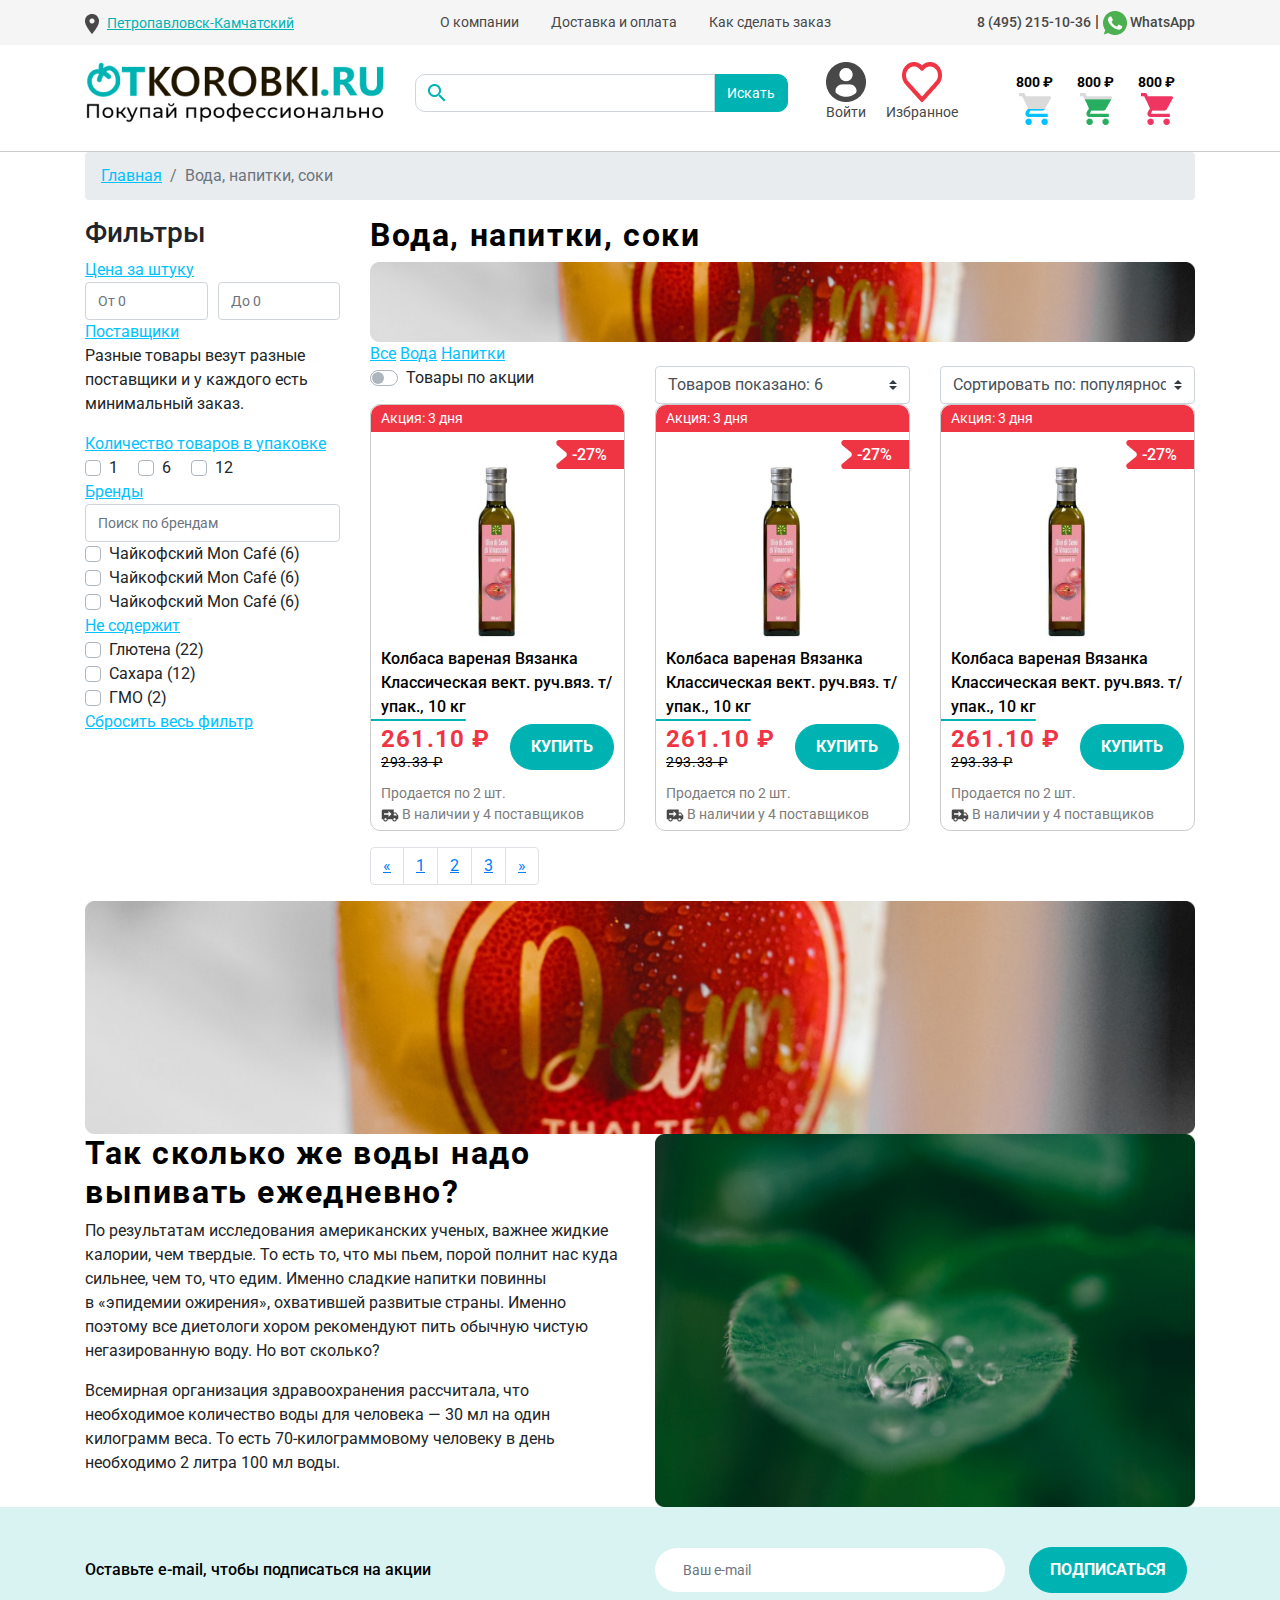
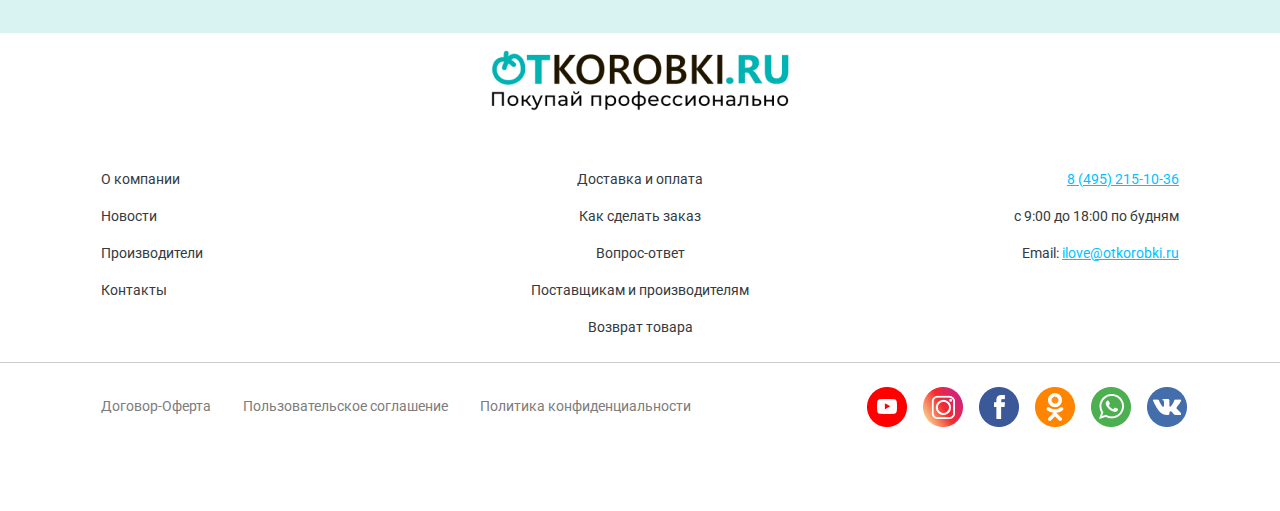
==== category.html @ ba7af911 "category" ====
<!doctype html>
<html lang="ru">

<head>
    <meta charset="utf-8">
    <meta name="viewport" content="width=device-width, initial-scale=1, shrink-to-fit=no">
    <meta name="description" content="">

    <title>category page</title>

    <link href="css/bootstrap.css" rel="stylesheet">
    <link href="https://fonts.googleapis.com/css2?family=Roboto:ital,wght@0,100;0,300;0,400;0,500;0,700;0,900;1,100;1,300;1,400;1,500;1,700;1,900&display=swap" rel="stylesheet">
    <link rel="stylesheet" href="lib/slick/slick.css">
    <link href="css/style.css" rel="stylesheet">

</head>

<body>

<div id="menu">
    <div class="menu-header pb-2">
        <div class="p-3">
            <img src="img/mob_logo.png" alt="">
        </div>
        <div class="p-3">
            <a href="#" class="login"><img src="img/login_menu_icon.png" alt=""> Войти</a>
            <a href="#" class="city-choice"><img src="img/place_ico.png" alt=""> <span>Петропавловск-Камчатский</span></a>
        </div>
    </div>

    <nav class="nav flex-column">
        <a class="nav-link" href="#"><img src="img/home_menu_icon.png" alt=""> Главная</a>
        <a class="nav-link" href="#"><img src="img/catalog_menu_icon.png" alt=""> Каталог товаров</a>
        <a class="nav-link" href="#"><img src="img/basket_menu_icon.png" alt=""> Корзина</a>
        <a class="nav-link" href="#"><img src="img/favorite_menu_icon.png" alt=""> Избранное</a>
    </nav>
    <hr>
    <nav class="nav flex-column">
        <a class="nav-link" href="#">О компании</a>
        <a class="nav-link" href="#">Поставщикам и производителям</a>
        <a class="nav-link" href="#">Доставка и оплата</a>
        <a class="nav-link" href="#">Как сделать заказ</a>
    </nav>
    <hr>
    <nav class="nav flex-column">
        <a class="nav-link" href="#">Для юридических лиц</a>
        <a class="nav-link" href="#">Для физических лиц</a>
        <a class="nav-link" href="#">Для офисов</a>
        <a class="nav-link" href="#">HoReCa</a>
    </nav>
</div>

<div id="panel">
    
    <header class="header">

        <div class="mobile-header d-lg-none">
            <div class="mobile-line">
                <div class="container">
                    <div class="row">
                        <div class="col-12 d-flex align-items-center justify-content-between py-2">
                            <a href="/"><img src="img/mob_logo.png" alt=""></a>
                            <a href="#"><img src="img/search_ico.png" alt=""></a>
                            <a href="#"><img src="img/mob_cart.png" alt=""></a>
                            <a class="toggle-button" href="#"><img src="img/burger.png" alt=""></a>
                        </div>
                    </div>
                </div>
            </div>
        </div>

        <div class="desktop-header d-none d-lg-block">
            <div class="top-line py-1">
                <div class="container">
                    <div class="row d-flex justify-content-between align-items-center">
                        <div class="col-auto">
                            <a href="#" class="city-choice">
                                <img src="img/place_ico.png" alt=""><span>Петропавловск-Камчатский</span>
                            </a>
                        </div>
                        <div class="col-auto">
                            <div class="nav">
                                <a class="nav-link active" href="#">О компании</a>
                                <a class="nav-link" href="#">Доставка и оплата</a>
                                <a class="nav-link" href="#">Как сделать заказ</a>
                            </div>
                        </div>
                        <div class="col-auto">
                            <div class="top-contacts">
                                <a href="tel:84952151036">8 (495) 215-10-36</a> |
                                <a href="#"><img src="img/whatsapp_top.png" alt=""> WhatsApp</a>
                            </div>
                        </div>
                    </div>
                </div>
            </div>

            <div class="container">
                <div class="row align-items-center justify-content-between flex-nowrap py-3">
                    <div class="col-auto">
                        <a href="/">
                            <img src="img/logo.png" alt="">
                        </a>
                    </div>
                    <div class="col">
                        <div class="search-block">
                            <div class="input-group">
                                <div class="input-group-prepend">
                                    <span class="input-group-text"><img src="img/search_ico.png" alt=""></span>
                                </div>
                                <input type="text" class="form-control" aria-label="Amount (to the nearest dollar)">
                                <div class="input-group-append">
                                    <a href="#" class="input-group-text">Искать</a>
                                </div>
                            </div>
                        </div>
                    </div>
                    <div class="col-auto">
                        <div class="user-block">
                            <a href="#">
                                <img src="img/user_ico.png" alt="">
                                <div>Войти</div>
                            </a>
                            <a href="#">
                                <img src="img/favorites_ico.png" alt="">
                                <div>Избранное</div>
                            </a>
                            
                        </div>
                    </div>
                    <div class="col-auto">
                        <div class="cart-block">
                            <a href="#">
                                <div>800 &#8381;</div>
                                <img src="img/cart_1.png" alt="">
                            </a>
                            <a href="#">
                                <div>800 &#8381;</div>
                                <img src="img/cart_2.png" alt="">
                            </a>
                            <a href="#">
                                <div>800 &#8381;</div>
                                <img src="img/cart_3.png" alt="">
                            </a>
                        </div>
                    </div>
                </div>
            </div>            
        </div>

    </header>

    <main role="main">        
        <div class="container">
            <div class="row">
                <div class="col-12">
                    <nav aria-label="breadcrumb">
                        <ol class="breadcrumb">
                            <li class="breadcrumb-item"><a href="#">Главная</a></li>
                            <li class="breadcrumb-item active" aria-current="page">Вода, напитки, соки</li>
                        </ol>
                    </nav>
                </div>
            </div>
            <div class="row">
                <div class="col-12 col-lg-3">
                    <div class="sidebar-filters-block">
                        <h3>Фильтры</h3>

                        <div class="filter-0">
                            <a class="d-block" data-toggle="collapse" href="#collapse0">
                                Цена за штуку
                            </a>
                            <div class="collapse show" id="collapse0">
                                <div class="form-row">
                                    <div class="col">
                                        <input type="text" class="form-control" id="range-min" placeholder="От 0" value="">
                                    </div>
                                    <div class="col">
                                        <input type="text" class="form-control" id="range-max" placeholder="До 0" value="">
                                    </div>
                                </div>
                            </div>                              
                        </div>

                        <div class="filter-1">
                            <a class="d-block" data-toggle="collapse" href="#collapse1">
                                Поставщики
                            </a>
                            <div class="collapse show" id="collapse1">
                                <p>Разные товары везут разные поставщики и у каждого есть минимальный заказ.</p>
                            </div>                            
                        </div>

                        <div class="filter-2">
                            <a class="d-block" data-toggle="collapse" href="#collapse2">
                                Количество товаров в упаковке
                            </a>
                            <div class="collapse show" id="collapse2">
                                <div class="custom-control custom-checkbox custom-control-inline">
                                    <input type="checkbox" class="custom-control-input" id="customCheck21">
                                    <label class="custom-control-label" for="customCheck21">1</label>
                                </div>
                                <div class="custom-control custom-checkbox custom-control-inline">
                                    <input type="checkbox" class="custom-control-input" id="customCheck22">
                                    <label class="custom-control-label" for="customCheck22">6</label>
                                </div>
                                <div class="custom-control custom-checkbox custom-control-inline">
                                    <input type="checkbox" class="custom-control-input" id="customCheck23">
                                    <label class="custom-control-label" for="customCheck23">12</label>
                                </div>
                            </div>                            
                        </div>

                        <div class="filter-3">
                            <a class="d-block" data-toggle="collapse" href="#collapse3">
                                Бренды
                            </a>
                            <div class="collapse show" id="collapse3">
                                <input class="form-control" type="text" placeholder="Поиск по брендам">
                                <div class="custom-control custom-checkbox">
                                    <input type="checkbox" class="custom-control-input" id="customCheck31">
                                    <label class="custom-control-label" for="customCheck31">Чайкофский Mon Café (6)</label>
                                </div>
                                <div class="custom-control custom-checkbox">
                                    <input type="checkbox" class="custom-control-input" id="customCheck32">
                                    <label class="custom-control-label" for="customCheck32">Чайкофский Mon Café (6)</label>
                                </div>
                                <div class="custom-control custom-checkbox">
                                    <input type="checkbox" class="custom-control-input" id="customCheck33">
                                    <label class="custom-control-label" for="customCheck33">Чайкофский Mon Café (6)</label>
                                </div>
                            </div>                            
                        </div>

                        <div class="filter-4">
                            <a class="d-block" data-toggle="collapse" href="#collapse4">
                                Не содержит
                            </a>
                            <div class="collapse show" id="collapse4">
                                <div class="custom-control custom-checkbox">
                                    <input type="checkbox" class="custom-control-input" id="customCheck41">
                                    <label class="custom-control-label" for="customCheck41">Глютена (22)</label>
                                </div>
                                <div class="custom-control custom-checkbox">
                                    <input type="checkbox" class="custom-control-input" id="customCheck42">
                                    <label class="custom-control-label" for="customCheck42">Сахара (12)</label>
                                </div>
                                <div class="custom-control custom-checkbox">
                                    <input type="checkbox" class="custom-control-input" id="customCheck43">
                                    <label class="custom-control-label" for="customCheck43">ГMO (2)</label>
                                </div>
                            </div>                            
                        </div>

                        <a class="d-block" href="#">Сбросить весь фильтр</a>

                    </div>
                </div>
                <div class="col-12 col-lg-9">
                    
                    <div class="row">
                        <div class="col-12">
                            <h2>Вода, напитки, соки</h2>
                            <a class="d-block" href="#">
                                <img class="img-fluid" src="img/cat_top_banner.jpg" alt="">
                            </a>
                            <div class="tags-block">
                                <a href="#" class="tag-item">Все</a>
                                <a href="#" class="tag-item">Вода</a>
                                <a href="#" class="tag-item">Напитки</a>
                            </div>
                        </div>
                    </div>

                    <div class="card-filters-block">
                        <div class="row">
                            <div class="col-4">
                                <div class="custom-control custom-switch">
                                    <input type="checkbox" class="custom-control-input" id="customSwitch1">
                                    <label class="custom-control-label" for="customSwitch1">Товары по акции</label>
                                </div>
                            </div>
                            <div class="col-4">
                                <select class="custom-select">
                                    <option selected>Товаров показано: 6</option>
                                    <option value="1">One</option>
                                    <option value="2">Two</option>
                                    <option value="3">Three</option>
                                </select>
                            </div>
                            <div class="col-4">
                                <select class="custom-select">
                                    <option selected>Сортировать по: популярности</option>
                                    <option value="1">One</option>
                                    <option value="2">Two</option>
                                    <option value="3">Three</option>
                                </select>                                
                            </div>
                        </div>
                    </div>

                    <div class="row">
                        <div class="col-4 mb-3">
                            <div class="card card-product action">
                                <div class="percent-badge">-27%</div>
                                <div class="card-header">
                                    Акция: 3 дня
                                </div>
                                <a class="img-link" href="#"><img src="img/image4.png" class="card-img-top" alt=""></a>
                                <div class="card-body">
                                    <a href="#" class="card-title">Колбаса вареная Вязанка Классическая вект. руч.вяз. т/упак., 10 кг</a>
                                    <div class="separator"></div>
                                    <div class="buy-block">
                                        <div class="price-block">
                                            <div class="price">261.10 &#8381;</div>                                                
                                            <div class="old-price">293.33 &#8381;</div>
                                        </div>
                                        <button class="btn btn-buy">Купить</button>
                                    </div>
                                </div>
                                <div class="card-footer">
                                    <div class="text-sold-by">Продается по 2 шт.</div>
                                    <div class="text-availability"><img src="img/mdi_truck-delivery.png" alt=""> В наличии у 4 поставщиков</div>                                    
                                </div>
                            </div>                             
                        </div>
                        <div class="col-4 mb-3">
                            <div class="card card-product action">
                                <div class="percent-badge">-27%</div>
                                <div class="card-header">
                                    Акция: 3 дня
                                </div>
                                <a class="img-link" href="#"><img src="img/image4.png" class="card-img-top" alt=""></a>
                                <div class="card-body">
                                    <a href="#" class="card-title">Колбаса вареная Вязанка Классическая вект. руч.вяз. т/упак., 10 кг</a>
                                    <div class="separator"></div>
                                    <div class="buy-block">
                                        <div class="price-block">
                                            <div class="price">261.10 &#8381;</div>                                                
                                            <div class="old-price">293.33 &#8381;</div>
                                        </div>
                                        <button class="btn btn-buy">Купить</button>
                                    </div>
                                </div>
                                <div class="card-footer">
                                    <div class="text-sold-by">Продается по 2 шт.</div>
                                    <div class="text-availability"><img src="img/mdi_truck-delivery.png" alt=""> В наличии у 4 поставщиков</div>                                    
                                </div>
                            </div>                             
                        </div>
                        <div class="col-4 mb-3">
                            <div class="card card-product action">
                                <div class="percent-badge">-27%</div>
                                <div class="card-header">
                                    Акция: 3 дня
                                </div>
                                <a class="img-link" href="#"><img src="img/image4.png" class="card-img-top" alt=""></a>
                                <div class="card-body">
                                    <a href="#" class="card-title">Колбаса вареная Вязанка Классическая вект. руч.вяз. т/упак., 10 кг</a>
                                    <div class="separator"></div>
                                    <div class="buy-block">
                                        <div class="price-block">
                                            <div class="price">261.10 &#8381;</div>                                                
                                            <div class="old-price">293.33 &#8381;</div>
                                        </div>
                                        <button class="btn btn-buy">Купить</button>
                                    </div>
                                </div>
                                <div class="card-footer">
                                    <div class="text-sold-by">Продается по 2 шт.</div>
                                    <div class="text-availability"><img src="img/mdi_truck-delivery.png" alt=""> В наличии у 4 поставщиков</div>                                    
                                </div>
                            </div>                             
                        </div>
                    </div>

                    <div class="row">
                        <div class="col-12">
                            <nav aria-label="Page navigation">
                                <ul class="pagination">
                                  <li class="page-item">
                                    <a class="page-link" href="#" aria-label="Previous">
                                      <span aria-hidden="true">&laquo;</span>
                                    </a>
                                  </li>
                                  <li class="page-item"><a class="page-link" href="#">1</a></li>
                                  <li class="page-item"><a class="page-link" href="#">2</a></li>
                                  <li class="page-item"><a class="page-link" href="#">3</a></li>
                                  <li class="page-item">
                                    <a class="page-link" href="#" aria-label="Next">
                                      <span aria-hidden="true">&raquo;</span>
                                    </a>
                                  </li>
                                </ul>
                              </nav>
                        </div>
                    </div>

                </div>
                
            </div>
        </div><!-- end container -->

                
        <div class="container">
            <div class="row">
                <div class="col-12">
                    <a class="d-block" href="#">
                        <img class="img-fluid" src="img/cat_bottom_banner.jpg" alt="">
                    </a>
                </div>
            </div>            
        </div>

        <div class="article-block">
            <div class="container">
                <div class="row">
                    <div class="col-6">
                        <div class="text-block">
                            <h2>Так сколько же воды надо выпивать ежедневно?</h2>
                            <p>По результатам исследования американских ученых, важнее жидкие калории, чем твердые. То есть то, что мы пьем, порой полнит нас куда сильнее, чем то, что едим. Именно сладкие напитки повинны в «эпидемии ожирения», охватившей развитые страны. Именно поэтому все диетологи хором рекомендуют пить обычную чистую негазированную воду. Но вот сколько?</p>
                            <p>Всемирная организация здравоохранения рассчитала, что необходимое количество воды для человека — 30 мл на один килограмм веса. То есть 70-килограммовому человеку в день необходимо 2 литра 100 мл воды.</p>
                        </div>
                    </div>
                    <div class="col-6">
                        <img class="img-fluid" src="img/cat_image.jpg" alt="">
                    </div>
                </div>                 
            </div>
                       
        </div>

        <section class="description-section">
            <div class="container">
                <div class="row align-items-center">
                    <div class="col-12 col-lg-6">
                        <div class="text-block">Оставьте e-mail, чтобы подписаться на акции</div>
                    </div>
                    <div class="col-12 col-lg-6">
                        <form class="form-inline">
                            <div class="form-group">
                                <input type="mail" class="form-control" id="mail" placeholder="Ваш e-mail" value="">
                            </div>
                            <button type="submit" class="btn btn-primary">Подписаться</button>
                        </form>
                    </div>
                </div>
            </div>
        </section>
    </main>

    <footer class="footer">
        <div class="container">
            <div class="row footer-top py-3">
                <div class="col-12 text-center mb-5">
                    <a class="d-inline-block" href="http://otkorobki.ru">
                        <img class="img-fluid" src="img/logo.png" alt="otkorobki.ru">
                    </a>
                </div>
                <div class="col-12 col-lg-4 text-left">
                    <nav class="nav flex-column">
                        <a class="nav-link" href="#">О компании</a>
                        <a class="nav-link" href="#">Новости</a>
                        <a class="nav-link" href="#">Производители</a>
                        <a class="nav-link" href="#">Контакты</a>
                    </nav>
                </div>
                <div class="col-12 col-lg-4 text-left text-lg-center">
                    <nav class="nav flex-column">
                        <a class="nav-link" href="#">Доставка и оплата</a>
                        <a class="nav-link" href="#">Как сделать заказ</a>
                        <a class="nav-link" href="#">Вопрос-ответ</a>
                        <a class="nav-link" href="#">Поставщикам и производителям</a>
                        <a class="nav-link" href="#">Возврат товара</a>
                    </nav>
                </div>
                <div class="col-12 col-lg-4 text-left text-lg-right">
                    <nav class="nav flex-column">
                        <span class="nav-link" href="#"><a href="tel:84952151036">8 (495) 215-10-36</a></span>
                        <span class="nav-link" href="#">с 9:00 до 18:00 по будням</span>
                        <span class="nav-link" href="#">Email: <a href="mailto:ilove@otkorobki.ru">ilove@otkorobki.ru</a></span>
                    </nav>
                </div>
            </div>
        </div>
        <div class="footer-bottom py-3">
            <div class="container">
                <div class="row d-flex justify-content-between align-items-center">
                    <div class="col-auto">
                        <nav class="nav">
                            <a class="nav-link" href="#">Договор-Оферта</a>
                            <a class="nav-link" href="#">Пользовательское соглашение</a>
                            <a class="nav-link" href="#">Политика конфиденциальности</a>
                        </nav>
                    </div>
                    <div class="col-auto">
                        <nav class="nav social-icons">
                            <a class="nav-link" href="#"><img src="img/youtube.png" alt=""></a>
                            <a class="nav-link" href="#"><img src="img/insta.png" alt=""></a>
                            <a class="nav-link" href="#"><img src="img/facebook.png" alt=""></a>
                            <a class="nav-link" href="#"><img src="img/ok.png" alt=""></a>
                            <a class="nav-link" href="#"><img src="img/whatsapp.png" alt=""></a>
                            <a class="nav-link" href="#"><img src="img/vk.png" alt=""></a>
                        </nav>
                    </div>
                </div>
            </div>
        </div>



    </footer>

    <div class="sticky-bottom d-lg-none">
        <div class="container">
            <div class="d-flex justify-content-between align-items-center my-2">
                <a href="#" class="">
                    <img src="img/home_menu_icon.png" alt="">
                    <div>Главная</div>
                </a>
                <a href="#" class="">
                    <img src="img/catalog_menu_icon.png" alt="">
                    <div>Категории</div>
                </a>
                <a href="#" class="">
                    <img src="img/login2_menu_icon.png" alt="">
                    <div>Профиль</div>
                </a>
                <a href="#" class="">
                    <img src="img/discount_menu_icon.png" alt="">
                    <div>Акции</div>
                </a>
                <a href="#" class="">
                    <img src="img/basket_menu_icon.png" alt="">
                    <div>Корзина</div>
                </a>
            </div>
        </div>
    </div>

</div><!-- end panel -->

    <!-- <script src="https://code.jquery.com/jquery-3.5.1.min.js"></script> -->
    <script src="js/jquery-3.4.1.min.js"></script>
    <script src="https://cdn.jsdelivr.net/npm/popper.js@1.16.0/dist/umd/popper.min.js"></script>
    <script src="js/bootstrap.min.js"></script>
    <script src="lib/slideout/slideout.min.js"></script>
    <script src="lib/slick/slick.min.js"></script>
    <script src="js/script.js"></script>
</body>

</html>
---- css/style.css ----
:root {
    --main: #00B3B3;
    --light: #36D9D9;
    --second: #D9F3F3;
    --red: #EF3544;
    --yellow: #EFC635;
    --link: #00C2FF;
    --link-hover: #009BCC;
    --green: #27AE60;
    --gray: #7C7C7C;  
    --black-gray: #484848;
    --white-gray: #F5F5F5;
    --border: #CBCBCB;

}

body {
    width: 100%;
    height: 100%;
    font-family: 'Roboto', sans-serif;
    margin-bottom: 60px;
}

a {
    color: var(--link);
    text-decoration: underline;
}

a:hover {
    color: var(--link-hover);
    text-decoration: none;
}
h2 {
    font-weight: bold;
    font-size: 2rem;
    letter-spacing: 0.05em;
    color: #000;
}
::placeholder {
    font-size: 0.875rem;
    line-height: 135%;
    color: #000;
    opacity: 0.4;
}

/* https://github.com/Mango/slideout */

.slideout-menu {
    position: fixed;
    top: 0;
    bottom: 0;
    width: 256px;
    min-height: 100vh;
    overflow-y: scroll;
    -webkit-overflow-scrolling: touch;
    z-index: 0;
    display: none;
}
  
.slideout-menu-left {
    left: 0;
}
.slideout-menu-right {
    right: 0;
} 
.slideout-panel {
    position: relative;
    z-index: 1;
    /* will-change: transform; */
    background-color: #FFF; /* A background-color is required */
    min-height: 100vh;
} 
.slideout-open,
.slideout-open body,
.slideout-open .slideout-panel {
    overflow: hidden;
} 
.slideout-open .slideout-menu {
    display: block;
}
.slideout-panel:before {
    content: '';
    display: block;
    background-color: rgba(0, 0, 0, 0);
    transition: background-color 0.5s ease-in-out;
}
.panel-open:before {
    position: absolute;
    top: 0;
    bottom: 0;
    width: 100%;
    background-color: rgba(0, 0, 0, 0.5);
    z-index: 1050;
}

.mobile-header {
    position: fixed!important;
    left: 0;
    right: 0;
    top: 0;
    z-index: 1000;
    width: 100%;
    /* height: 50px; */
    background-color: var(--second);
    /* margin-bottom: 1rem; */
}
.mobile-top-menu {
    display: flex;
    align-items: center;
    justify-content: space-between;
}
.mobile-search {
    display: flex;
    align-items: center;
    justify-content: space-between;
    flex-wrap: nowrap;
    display: none;
}
.mobile-search .back-link {
    margin-right: 10px;    
}
.mobile-search .form-control {
    padding-left: 0;
    padding-right: 5px;
    border-radius: 100px;
    border-color: transparent;
}
.mobile-search .form-control:focus {
    border-color: transparent;
    box-shadow: none; 
    padding-left: 0;
}
.mobile-search .input-group-text {
    background-color: #fff;
    border-radius: 100px;
    text-decoration: none;
    border-color: var(--second);
}
.mobile-search .form-control {
    border-left: none;
}


/* offcanvas menu */
#menu .menu-header {
    background-color: var(--second);
}
#menu .menu-header .login {
    display: inline-block;
    vertical-align: middle;
    color: var(--black-gray);
    font-size: 0.6875rem;
    text-decoration: none;
    margin-right: 10px;
}
#menu .menu-header .city-choice {
    display: inline-block;
    vertical-align: middle;
    color: var(--main);
    font-size: 0.6875rem;
    text-decoration: underline;
    white-space: nowrap;
    max-width: 150px;
    overflow: auto;
    text-overflow: ellipsis;
}
#menu .nav .nav-link {
    color: var(--black-gray);
    font-size: 0.6875rem;
    text-decoration: none;
}
#menu .nav .nav-link img {
    margin-right: .5rem;
}

/* mobile catalog menu styles */
.mm-spn.mm-spn--navbar:after {
    background-color: var(--second);    
    opacity: 1;
}
.mm-spn.mm-spn--light {
    /* color: var(--black-gray); */
    background: #fff;
}
.mm-spn li:before {
    background: url(../img/bi_arrow-right-short.png);
    width: 32px;
    height: 32px;
    top: 10px!important;
    right: 10px!important;
    border: none;
    transform: none;
    opacity: 1;
}

.mm-spn.mm-spn--navbar:before {
    background: url(../img/bi_arrow-left-short.png);
    width: 32px;
    height: 32px;
    top: 10px!important;
    left: 10px!important;
    margin-top: 0;
    border: none;
    transform: none;
    opacity: 1;
    z-index: 1;
}
.mm-spn a, .mm-spn span {
    color: var(--black-gray);
    font-size: 1rem;
    font-weight: 500;
    padding-right: 40px!important;
}



/* ************* */
/* header styles */
/* ************* */
.header {
    border-bottom: 1px solid var(--border);
    padding-bottom: 10px;
}
.top-line {
    background-color: var(--white-gray);
}

.top-line .city-choice {
    color: var(--main);
    font-size: 0.875rem;
    text-decoration: underline;
    white-space: nowrap;
}
.top-line .city-choice span {
    padding-left: .5rem;
}

.top-line .city-choice:hover {
    text-decoration: none;
}
.top-line .nav .nav-link {
    font-size: 0.875rem;
    color: var(--black-gray);
    text-decoration: none;
}
.top-line .top-contacts a {
    color: var(--black-gray);
    font-size: 0.875rem;
    font-weight: 500;
    text-decoration: none;
}
.search-block .form-control {
    padding-left: 0;
    padding-right: 5px;
}
.search-block .form-control:focus {
    /* color: var(--gray); */
    border-color: var(--border);
    box-shadow: none; 
    padding-left: 0;
}
.search-block .input-group-text {
    background-color: transparent;
    border-radius: 10px;
    text-decoration: none;
}
.search-block .form-control {
    border-left: none;
}
.search-block .input-group-append .input-group-text {
    background-color: var(--main);
    border-color: var(--main);
    font-size: 0.875rem;
    color: #fff;
}
.user-block a {
    display: inline-block;
    text-align: center;
    font-size: 0.875rem;
    color: var(--black-gray);
    text-decoration: none;
    margin: 0 .5rem;  
}
.cart-block {
    background-color: transparent;
    padding: 10px 10px 0 10px;
    border-radius: 10px;;
}
.cart-block:hover {
    background-color: var(--second);
}
.cart-block a {
    display: inline-block;
    text-align: center;
    font-size: 0.875rem;
    color: #000;
    font-weight: bold;
    text-decoration: none;
    margin: 0 10px;  
}

/* header navigation */
.header-nav>.btn-group>.btn {
    color: #fff;
    font-size: 1rem;
    font-weight: 500;
    text-decoration: none;
    background-color: var(--main);
    border-color: var(--main);
    border-radius: 10px;
}
.header-nav>.btn-group>.btn:hover {
    background-color: var(--light);
}
.header-nav>.btn-group>.btn-group>.btn {
    color: var(--black-gray);
    font-size: 1rem;
    text-decoration: none;
    background-color: transparent;
    border-color: var(--border);
    border-radius: 10px;
    border-top-left-radius: 0;
    border-bottom-left-radius: 0
}
.header-nav>.btn-group>.btn-group>.btn:hover {
    background-color: var(--second);
}
.header-nav>.btn-group>.btn-group>.dropdown-menu .dropdown-item {
    color: var(--black-gray);
    font-size: 0.875rem;
    text-decoration: none;
}
.header-nav>.btn-group>.btn-group>.dropdown-menu .dropdown-item:hover {
    color: var(--main);
    background-color: transparent;
}

.header-nav>.nav .nav-link {
    color: var(--black-gray);
    font-size: 1rem;
    text-decoration: none;
}
.header-nav>.nav .nav-link:hover {
    color: var(--main);
}

.main-menu  {
    position: absolute;
    display: none;
    border: 1px solid var(--border);
    border-radius: 12px;
    background-color: #fff;
    z-index: 1;
}
.main-menu .nav-link {
    font-size: 1rem;
    color: var(--black-gray);
    text-decoration: none; 
    padding: 0.625rem 1.875rem;
}
.main-menu .nav-link img {
    margin-right: 5px;
}
.main-menu h3 {
    font-size: 1.25rem;
    font-weight: bold;
    color: #000;
}
.main-menu .btn {
    font-size: 1rem;
    font-weight: bold;
    color: #000;
    background-color: var(--second);
    padding: 0.3125rem 1.25rem;
    border-radius: 100px;
    text-decoration: none;
}

#main-menu {
    width: 1110px;
    overflow: hidden;
    z-index: 10;
}    
#main-menu ul, li { 
    margin: 0 0 0 0; 
} 
#main-menu>ul { 
    margin: 0; 
    padding: 0; 
    position: relative;
    list-style: none;
    width: 300px; /* Width of Menu Items */ 
} 
#main-menu>ul>li { 
    /* position: relative; */
} 
#main-menu>ul>li>ul { 
    position: absolute; 
    left: 299px; /*Set 1px less than menu width */ 
    top: -68px;
    width: calc(1110px - 300px);
    height: calc(100% + 68px);
    display: block; 
    columns: 3;
    background-color: var(--second);
    padding: 20px 15px;
} 
#main-menu>ul>li>.menu-banner { 
    position: absolute; 
    left: 299px; /*Set 1px less than menu width */ 
    bottom: 0;
    width: calc(1110px - 300px);
    height: 80px;
    display: block; 
    background-color: var(--second);
} 
#main-menu>ul>li>ul>li { 
    display: inline-block; 
} 
#main-menu>ul>li:hover>ul {
    display: block; 
} 
#main-menu>ul>li:hover>ul { 
    visibility: visible; 
} 
#main-menu>ul ul {
    visibility: hidden; 
} 

/* Styles for Menu Items */ 
#main-menu>ul>li>a { 
    display: flex; 
    font-size: 1rem;
    font-weight: 500;
    color: var(--black-gray);
    text-decoration: none; 
    padding: 5px 10px;
    /* margin-bottom: 10px; */
    align-items: flex-start;
} 
#main-menu>ul>li>a img {
    margin-right: 5px;
}
/* Hover Styles */ 
#main-menu>ul>li>a:hover { 
    color: #000; 
    background: var(--second); 
} 
/* Sub Menu Styles */ 
#main-menu>ul>li>ul {
    margin-left: 0;
    padding-left: 0;
} 
#main-menu>ul>li>ul>li>a {
    display: inline-block;
    font-size: 0.875rem;
    color: var(--black-gray);
    text-decoration: none; 
    padding: 5px 15px; 
} 
/* Sub Menu Hover Styles */ 
#main-menu>ul>li>ul>li>a:hover { 
    color: #000; 
} 

/* sticky-bottom */
.sticky-bottom {
    position: fixed!important;
    left: 0;
    right: 0;
    bottom: 0;
    z-index: 1000;
    width: 100%;
    background-color: #fff;
    border-top: 1px solid var(--border);
}
.sticky-bottom a {
    display: block;
    text-align: center;
    color: var(--black-gray);
    font-size: 0.6875rem;
    text-decoration: none;
}

/* ************* */
/* footer styles */
/* ************* */
.footer .footer-top .nav-link {
    color: var(--dark);
    font-size: 0.875rem;
    text-decoration: none;
}

.footer .footer-bottom {
    border-top: 1px solid rgba(124, 124, 124, .4);
}

.footer .footer-bottom .nav-link {
    color: var(--gray);
    font-size: 0.875rem;
    text-decoration: none;
}

.footer .footer-bottom .social-icons .nav-link {
    padding: .5rem .5rem;
}


/* **************** */
/* main page styles */
/* **************** */
.main-slider .slider-content .title {
    font-size: 2.375rem;
    font-weight: bold;
    letter-spacing: 0.05em;
    color: #000;
}
.main-slider .slider-content .title span {
    color: var(--main);
}
.main-slider .slider-content .text1 {
    font-size: 1.25rem;
    font-weight: bold;
    color: var(--black-gray);
    letter-spacing: 0.05em;
}
.main-slider .slider-content .text1 span {
    color: var(--red);
}
.main-slider .slider-content .text2 {
    font-size: 1rem;
    font-weight: 500;
    color: var(--black-gray);
}
.main-slider .slider-content .text2 span {
    color: var(--main);
}
.main-slider .slick-dots-wrapper {
    top: 400px;
    right: calc(50% - 93px);
}

.section-steps {
    background-color: var(--second); 
    padding: 50px 0;
    text-align: center;
}
.section-steps .step-item {
    position: relative;
}
.section-steps .step-item .num-step {
    position: absolute;
    left: 15px;
    top: 0;
    width: 42px;
    height: 42px;
    border-radius: 50%;
    color: var(--black-gray);
    display: flex;
    align-items: center;
    justify-content: center;
    border: 1px solid var(--main);
    font-size: 1.25rem;
    font-weight: bold;
}
.section-steps .step-item img {
    margin: 0 auto;
}
.section-steps .step-item .title {
    color: #000;
    font-size: 0.875rem;
}
.utp-section {
    background-color: var(--second);
    padding: 50px 0;
}
.utp-section .utp-item {
    color: var(--black-gray);
    font-size: 1.25rem;
    font-weight: bold;
    letter-spacing: 0.05em;
    text-align: center;
}
.utp-section .utp-item img {
    margin: 0 auto 1rem auto;
}

.middle-line {
    background: url(../img/ellipse_4.png) no-repeat 0 0, var(--second);
    background-position: 0 0;
    background-size: contain;
    align-items: center;
    margin-top: 200px;
    height: 134px;
}
.middle-line .absolute-image {
    position: absolute;
    top: -160px;
    left: 0;
}
.middle-line .middle-line-text {
    height: 100%;
    display: flex;
    justify-content: center;
    align-items: center;
    font-size: 1.25rem;
    font-weight: bold;
    letter-spacing: 0.05em;
    color: var(--black-gray);
}
.middle-line .middle-line-text span>span {
    color: #3D5EC9;
}

.content-section {
    background-color: var(--second);    
}
.collection-item img {
    border-radius: 10px;
}
.card-recipes {
    /* width: 270px; */
    border-color: transparent;
    background-color: transparent;    
    border-radius: 10px;
}
.card-recipes img {
    border-radius: 10px;
}
.card-recipes .card-body {
    padding: 5px 0;
}
.card-recipes .card-title {
    color: #000;
    font-size: 1.25rem;
    font-weight: bold;
    text-decoration: none; 
    letter-spacing: 0.05em;   
}
.card-recipes .card-text {
    color: var(--black-gray);
    font-size: 0.875rem;
    text-decoration: none; 
    letter-spacing: 0.05em;
}
.card-recipes .card-footer {
    display: flex;
    padding: 5px 0;
    border-color: transparent;
    background-color: transparent; 
}
.card-recipes .card-footer img {
    display: inline;
}
.card-recipes .card-footer span {
    color: #000;
    font-size: 0.6875rem;
    white-space: nowrap;
}
.card-recipes .card-footer>span:first-child {
    padding-right: 15px;
}
.articles-section .card-recipes {
    width: auto;
}
.brands-section h2 {
    text-align: center;
}
.card-brands {
    border-color: var(--border);
    border-radius: 10px;
    text-decoration: none;
    position: relative;
}
.card-brands .card-badge {
    position: absolute;
    right: 5px;
    top: 5px;
    width: 32px;
    height: 32px;
    border-radius: 50%;
    color: #fff;
    display: flex;
    align-items: center;
    justify-content: center;
    background-color: var(--red);
    font-size: 1rem;
    font-weight: 500;
}
.card-brands .card-img-top {
    display: block;
    margin: 30px auto;
    max-width: 150px;
    max-height: 150px;
}
.card-brands .card-body {
    padding: 5px 20px;
}
.card-brands .card-title {
    color: var(--black-gray);
    font-size: 0.875rem;
    line-height: 135%;
    font-weight: bold;
    text-align: center;
}
.card-brands .card-title:hover {
    text-decoration: none;
}
.info-section {
    background-color: var(--second);
    padding: 40px 0;
    margin-bottom: 2rem;
}
.info-section .text-block {
    color: var(--black-gray);
    font-size: 1rem;
    font-weight: 500;
}
.description-section {
    background-color: var(--second);
    padding: 2.5rem 0;
}
.description-section .text-block {
    color: #000;
    font-size: 1rem;
    font-weight: 500;
}
.description-section .form-control {
    width: 350px;
    border: transparent;
    border-radius: 100px;
    padding: 1.375rem 1.75rem;
    margin-right: 1.5rem;
}


/* **************** */
/* mini card styles */
/* **************** */

/* Normal state */

.card-product {
    min-width: 230px;
    border-color: var(--border);
    border-radius: 10px;
    position: relative;
}
.card-product:hover .buy-block .btn-buy {
    color: #fff;
    background-color: var(--light);
    border-color: var(--light);
    box-shadow: 0px 3px 0px var(--main);
} 
.card-product .percent-badge {
    position: absolute;
    top: 35px;
    right: 0;
    width: 68px;
    height: 29px;
    background: url(../img/card_badge.png);
    color: #fff;
    font-size: 1rem;
    font-weight: 500;
    line-height: 29px;
    text-align: center;
}
.card-product .card-header {
    overflow: hidden;
    border-radius: 10px;
    border-bottom-left-radius: 0;
    border-bottom-right-radius: 0;
    border-bottom: none;
    padding: 3px 10px;
    color: #fff;
    font-size: 0.875rem;
    opacity: 0;
    margin-bottom: 30px;
}
.card-product .img-link {
    display: flex;
    justify-content: center;
    align-items: center;
}
.card-product .img-link .card-img-top {
    max-width: 180px;
    max-height: 180px;
}
.card-product .card-body {
    padding: 5px 10px;
}
.card-product .card-title {
    color: #000;
    font-size: 1rem;
    font-weight: 500;
    text-decoration: none;    
}
.card-product .separator {
    background-color: var(--main);
    width: 95px;
    height: 2px;
    border-radius: 0px 100px 100px 0px;
    margin-left: -10px;
}
.card-product .buy-block {
    display: flex;
    justify-content: space-between;
    align-items: center;
}
.card-product .buy-block .price {
    color: var(--main);
    font-size: 1.5rem;
    font-weight: bold;
    letter-spacing: 0.05em;
}
.card-product .buy-block .old-price {
    color: #000;
    font-size: 0.875rem;
    text-decoration: line-through;
    letter-spacing: 0.05em;
    /* display: none; */
    opacity: 0;
    margin-top: -5px;
}
.card-product .buy-block .btn-buy {
    color: #fff;
    font-size: 1rem;
    font-weight: bold;
    text-transform: uppercase;
    text-decoration: none;
    background-color: var(--main);
    border-color: var(--main);
    border-radius: 100px;
    padding: 10px 20px;
}
/* .card-product .buy-block .btn-buy:hover {
    color: #fff;
    background-color: var(--light);
    border-color: var(--light);
    box-shadow: 0px 3px 0px var(--main);
}  */
.card-product .card-footer {
    padding: 5px 10px;
    background-color: transparent;
    border-top: transparent;
}
.card-product .text-sold-by {
    color: var(--gray);
    font-size: 0.875rem;
}
.card-product .text-availability {
    color: var(--gray);
    font-size: 0.875rem;
}
.card-product .text-availability img {
    display: inline;
}

/* Action state */
.card-product.action .card-header {
    background-color: var(--red);
    opacity: 1;
}
.card-product.action .buy-block .price {
    color: var(--red);
}
.card-product.action .buy-block .old-price {
    opacity: 1;
}

/* Info state */
.card-product.info .card-header {
    background-color: var(--yellow);
    opacity: 1;
    text-align: center;
}
.card-product.info .card-header img {
    display: inline;
    margin-left: 5px;
}

/* In cart state */
.card-product.in-card {
    border-width: 2px;
    border-color: var(--green);
}
.card-product.in-card .card-header {
    display: flex;
    align-items: flex-start;
    justify-content: center;
    padding-left: 30px;
    padding-right: 30px;
    background-color: transparent;
    color: var(--green);
    letter-spacing: 0.05em;
    text-align: center;
    opacity: 1;
    margin-bottom: 0;
}
.card-product.in-card img {
    margin-top: 5px;
}

/* Add cart state */
.card-product.add-card {
    height: 427px;
}
.card-product.add-card .card-header {
    background-color: var(--second);
    color: #000;
    font-size: 1rem;
    font-weight: 500;
    padding: 10px 0;
    text-align: center;
    opacity: 1;
    margin-bottom: 0;
}
.card-product.add-card img {
    display: inline;
}
.card-product.add-card .card-title {
    display: none;
}
.card-product.add-card .btn-buy {
    display: none;
}
.card-product.add-card .counter-block {
    text-align: center;
}

/* ********************* */
/* offcanvas-cart styles */
/* ********************* */
.offcanvas-cart {
    display: none;
    position: fixed;
    right: 0;
    top: 0;
    width: 360px;
    height: 100vh;
    background-color: #fff;
    border: 2px solid var(--border);
    z-index: 1;
    /* display: flex; */
    flex-direction: column;
    justify-content: space-between;
}
.offcanvas-cart .offcanvas-cart-header {
    position: relative;
    background-color: var(--main);
    color: #fff;
    padding: 30px 10px;
}
.offcanvas-cart .offcanvas-cart-header .close-btn {
    position: absolute;
    right: 0;
    top: 0;

}
.offcanvas-cart .offcanvas-cart-header h3 {
    font-size: 1rem;
    font-weight: 500;
    opacity: .8;
}
.offcanvas-cart .offcanvas-cart-header .header-total {
    font-size: 0.875rem;
    font-weight: bold;
}

.offcanvas-cart .offcanvas-cart-body {
    padding: 10px 10px;
    overflow-y: scroll;
}
.offcanvas-cart .provider-item {
    padding: 0 10px 30px 10px;
    position: relative;
}
.offcanvas-cart .provider-item .close-btn {
    position: absolute;
    right: 0;
    top: 0;
    padding: 0;
}
.offcanvas-cart .offcanvas-cart-body .provider-title {
    font-size: 0.875rem;
    vertical-align: middle;
    color: var(--yellow);
}
.offcanvas-cart .offcanvas-cart-body .provider-link {
    font-size: 0.875rem;
    font-weight: bold;
    color: var(--link);
}
.offcanvas-cart .offcanvas-cart-body .provider-link:after {
    content: url(../img/cart-arrow.png);
    vertical-align: middle;
    margin-left: 5px;
}

.offcanvas-cart .goods-list .goods-item {
    display: flex;
    padding: 15px 0;
    position: relative;
}
.offcanvas-cart .goods-list .goods-item {
    display: flex;
    padding: 15px 0;
    position: relative;
}
.offcanvas-cart .goods-list .goods-item .close-btn {
    position: absolute;
    right: 0;
    top: 0;
    padding: 0;
}
.offcanvas-cart .goods-list .goods-item .good-img {
    padding-right: 15px;
}
.offcanvas-cart .goods-list .goods-item .good-title {
    font-size: 0.875rem;
    color: var(--black-gray);    
}
.offcanvas-cart .goods-list .goods-item .price {
    font-size: 1.25rem;
    font-weight: bold;
    color: var(--main);
    letter-spacing: 0.05em;  
}
.offcanvas-cart .goods-list .goods-item .price-per-item {
    font-size: 0.6875rem;
    color: var(--gray);
}

.offcanvas-cart .offcanvas-cart-body .provider-total {
    font-size: 1rem;
    color: #000;
}
.offcanvas-cart .offcanvas-cart-footer {
    background-color: var(--main);
    color: #fff;
    padding: 30px 10px;
}
.offcanvas-cart .offcanvas-cart-footer .footer-total {
    font-size: 1rem;
    font-weight: bold;
    letter-spacing: 0.05em;
    text-transform: uppercase;
}



/* buttons */
.btn img {
    margin-right: .5rem;
}
.btn-primary {
    color: #fff;
    font-size: 1rem;
    font-weight: bold;
    text-transform: uppercase;
    text-decoration: none;
    background-color: var(--main);
    border-color: var(--main);
    border-radius: 100px;
    padding: 10px 20px;
}

.btn-primary:hover {
    color: #fff;
    background-color: var(--light);
    border-color: var(--light);
    box-shadow: 0px 3px 0px var(--main);
}

.btn-primary:focus,
.btn-primary.focus {
    color: #fff;
    background-color: var(--main);
    border-color: var(--main);
    box-shadow: none;
}

.btn-primary:not(:disabled):not(.disabled):active,
.btn-primary:not(:disabled):not(.disabled).active,
.show>.btn-primary.dropdown-toggle {
    color: #fff;
    background-color: var(--main);
    border-color: var(--main);
    box-shadow: none;
}

.btn-primary:not(:disabled):not(.disabled):active:focus,
.btn-primary:not(:disabled):not(.disabled).active:focus,
.show>.btn-primary.dropdown-toggle:focus {
    box-shadow: none;
}


.btn-secondary {
    color: var(--black-gray);
    font-size: 1rem;
    font-weight: bold;
    text-transform: uppercase;
    text-decoration: none;
    border-width: 2px;
    background-color: transparent;
    border-color: var(--main);
    border-radius: 100px;
    padding: 10px 20px;
}

.btn-secondary:hover {
    color: #fff;
    background-color: var(--light);
    border-color: var(--light);
    box-shadow: 0px 3px 0px var(--main);
}

.btn-secondary:focus,
.btn-secondary.focus {
    color: #fff;
    background-color: var(--main);
    border-color: var(--main);
    box-shadow: none;
}

.btn-secondary:not(:disabled):not(.disabled):active,
.btn-secondary:not(:disabled):not(.disabled).active,
.show>.btn-secondary.dropdown-toggle {
    color: #fff;
    background-color: var(--main);
    border-color: var(--main);
    box-shadow: none;
}

.btn-secondary:not(:disabled):not(.disabled):active:focus,
.btn-secondary:not(:disabled):not(.disabled).active:focus,
.show>.btn-secondary.dropdown-toggle:focus {
    box-shadow: none;
}
.btn-sm  {
    font-size: 0.875rem;
    text-transform: unset;
}

/* counters */
.counter {
    display: inline-flex;
    align-items: center;
    border: 1px solid var(--main);
    border-radius: 100px;
    overflow: hidden;
}
.counter .quantity-minus,
.counter .quantity-plus {
    background-color: var(--main);
    color: #fff;
    font-size: 1.25rem;
    font-weight: bold;
    padding: 5px 15px;
    border: 1px solid transparent;
}
.counter .quantity-minus.active,
.counter .quantity-plus.active,
.counter .quantity-minus:focus,
.counter .quantity-plus:focus {
    box-shadow: none;
    outline: none;
}
.counter .quantity-minus {}
.counter .quantity-plus {}
.counter .count {
    width: 50px;
    text-align: center;
}

/* sm */
.counter-sm {
    display: inline-flex;
    align-items: center;
    border: 1px solid var(--main);
    border-radius: 100px;
    overflow: hidden;
}
.counter-sm .quantity-minus,
.counter-sm .quantity-plus {
    background-color: var(--main);
    color: #fff;
    font-size: 1.25rem;
    font-weight: bold;
    padding: 0 10px;
    border: 1px solid transparent;
}
.counter-sm .quantity-minus.active,
.counter-sm .quantity-plus.active,
.counter-sm .quantity-minus:focus,
.counter-sm .quantity-plus:focus {
    box-shadow: none;
    outline: none;
}
.counter-sm .quantity-minus {}
.counter-sm .quantity-plus {}
.counter-sm .count {
    width: 30px;
    text-align: center;
}



/* https://kenwheeler.github.io/slick/ */

.slick-loading .slick-list {
    background: #fff url("../lib/slick/ajax-loader.gif") center center no-repeat;
}


/* Icons */

@font-face {
    font-family: "slick";
    src: url("../lib/slick/fonts/slick.eot");
    src: url("../lib/slick/fonts/slick.eot?#iefix") format("embedded-opentype"), url("../lib/slick/fonts/slick.woff") format("woff"), url("../lib/slick/fonts/slick.ttf") format("truetype"), url("../lib/slick/fonts/slick.svg#slick") format("svg");
    font-weight: normal;
    font-style: normal;
}


/* Arrows */

.slick-prev,
.slick-next {
    position: absolute;
    display: block;
    width: 54px;
    height: 31px;
    cursor: pointer;
    top: 50%;
    padding: 0;
    font-size: 0;
    border: none;
    outline: none;
}

.slick-prev:hover,
.slick-prev:focus,
.slick-next:hover,
.slick-next:focus {
    outline: none;
}
.slick-prev {
    background: url(../img/slider-arrow-left-lg.png);
    left: 0;
}
.slick-next {
    background: url(../img/slider-arrow-right-lg.png);
    right: 0;
}


/* Dots */

.slick-dotted.slick-slider {
    margin-bottom: 30px;
}

.slick-dots {
    position: absolute;
    bottom: -30px;
    list-style: none;
    display: block;
    text-align: center;
    padding: 0;
    margin: 0;
    width: 100%;
}


.slick-dots li {
    display: inline-block;
    text-align: center;
    width: auto;
    margin: 0 5px;
    cursor: pointer;
}

.slick-dots li button {
    border: 0;
    background-color: var(--gray);
    opacity: .3;
    display: inline-block;
    vertical-align: middle;
    height: 12px;
    width: 12px;
    outline: none;
    line-height: 0px;
    font-size: 0px;
    color: transparent;
    padding: 5px;
    cursor: pointer;
    border-radius: 100px;
}

.slick-dots li button:hover,
.slick-dots li button:focus {
    outline: none;
}

.slick-dots li.slick-active button {
    background-color: var(--main);
    opacity: 1;
    width: 30px;
}

.slick-slide,
.slick-slide * {
    outline: none !important;
}


/* naigation panel */
.slick-dots-wrapper {
    position: absolute;
    display: inline-block;
    top: -60px;
    right: 0;
    background-color: var(--second);
    padding: 5px 20px;
    border-radius: 100px;
}
.slick-dots-wrapper .slick-dots {
    position: static;
    display: inline-block;
    vertical-align: middle;
    width: auto;
}
.slick-dots-prev,
.slick-dots-next {
    display: inline-block;
    vertical-align: middle;
    width: 26px;
    height: 16px;
    cursor: pointer;
    padding: 0;
    border: none;
    outline: none;
}

.slick-dots-prev:hover,
.slick-dots-prev:focus,
.slick-dots-next:hover,
.slick-dots-next:focus {
    outline: none;
    color: transparent;
}

.slick-dots-prev.slick-disabled,
.slick-dots-next.slick-disabled {
    opacity: 0.75;
}

.slick-dots-prev {
    background: url(../img/slider-arrow-left.png);
    margin-right: 1rem;
}
.slick-dots-next {
    background: url(../img/slider-arrow-right.png);
    margin-left: 1rem;
}

/* customization */

.card-slider .slick-slide,
.utp-slider .utp-item,
.recipes-slider .slick-slide,
.collection-slider .slick-slide,
.article-slider .slick-slide,
.steps-slider .slick-slide {
    padding: 0 .5rem;
}

.card-slider .card,
.recipes-slider .card,
.collection-slider .collection-item,
.article-slider .card,
.steps-slider .step-item {
    min-width: auto;
    
}

.utp-slider {
    padding: 0 60px;
}

.section-devider {
    margin-bottom: 90px;
}

section h2 {
    margin-bottom: 1.5rem;
}

@media (max-width: 575px) {
    main {
        margin-top: 70px;
    } 
    .section-devider {
        margin-bottom: 60px;
    }
    section h2 {
        font-size: 1.25rem;
        padding-left: 15px;
        padding-right: 15px;
    }
    header {
        border-bottom: none!important;
        padding-bottom: 0!important;
    }
    .mob-gutters {
        padding-left: 0;
        padding-right: 0;
        margin-left: 0;
        margin-right: 0;
    }
    .card-product .card-title {
        font-size: 0.875rem;
    }
    .card-product .buy-block .price {
        font-size: 1.25rem;
    }
    .card-product .buy-block .btn-buy {
        color: #fff;
        font-size: 0.875rem;
        padding: 10px 12px;
    }
    .card-product.in-card .card-header {
        padding-left: 10px;
        padding-right: 10px;
    }

    .card-recipes .card-title {
        font-size: 1rem;
    }

    .card-slider .card {
        width: 230px;
    }
    .collection-slider .collection-item {
        width: 230px;    
    }
    .recipes-slider .card {
        width: 230px;
    }
    .steps-slider .step-item {
        width: 230px;
    }
    .steps-slider .slick-slide {
        width: auto!important;
    }
    .article-slider .card {
        width: 230px;
    }
    .utp-section .utp-item {
        max-width: 172px;
        font-size: 1rem;
    }
    .utp-section .utp-item img {
        width: 90px;
        height: 90px;
    }
    .middle-line {
        background: var(--second);
        align-items: center;
        margin-top: 150px;
        height: auto;
    }
    .middle-line {
        padding-bottom: 30px;
    }
    .middle-line .middle-line-text {
        font-size: 1rem;
        text-align: center;
    }
    .middle-line .absolute-image {
        top: -110px;
        left: calc(50% - 110px);
    }
    .middle-line .absolute-image img {
        width: 220px;
    }
    .utp-slider {
        padding: 0;
    }

    .description-section .text-block {
        text-align: center;
        font-size: 0.875rem;
    }
    .description-section .form-group {
        width: 100%;
    }
    .description-section .form-control {
        width: 100%;
        margin-top: 1rem;
    }
    .description-section .btn {
        margin: 0 auto;
    }
    .footer .footer-bottom .social-icons .nav-link {
        padding: .5rem .25rem;
    }

    .main-slider .slider-content .title {
        font-size: 1.3125rem;
    }
    .main-slider .slider-content .text1 {
        font-size: 1rem;
    }
    .main-slider .slider-content .text2 {
        font-size: 0.875rem;
    }

}

/* init */
#tab-2-brands {
    display: none;
}


/* ****************** */
/* brands page styles */
/* ****************** */

.filter-nav-block h3 {
    color: #000;
    font-size: 1.25rem;
    font-weight: bold;
    letter-spacing: 0.05em;
}
.filter-nav-block .nav-link {
    color: var(--black-gray);
    font-size: 1rem;
    font-weight: 500;
    text-decoration: none;
    padding: 0.5rem 1rem 0.5rem 0;
}
.filter-nav-block .nav-link:hover {
    color: var(--main);
}
.filter-nav-block .nav-link:hover:after {
    content: url(../img/menu_arrow.png);
    vertical-align: middle;
    margin-left: 5px;
}
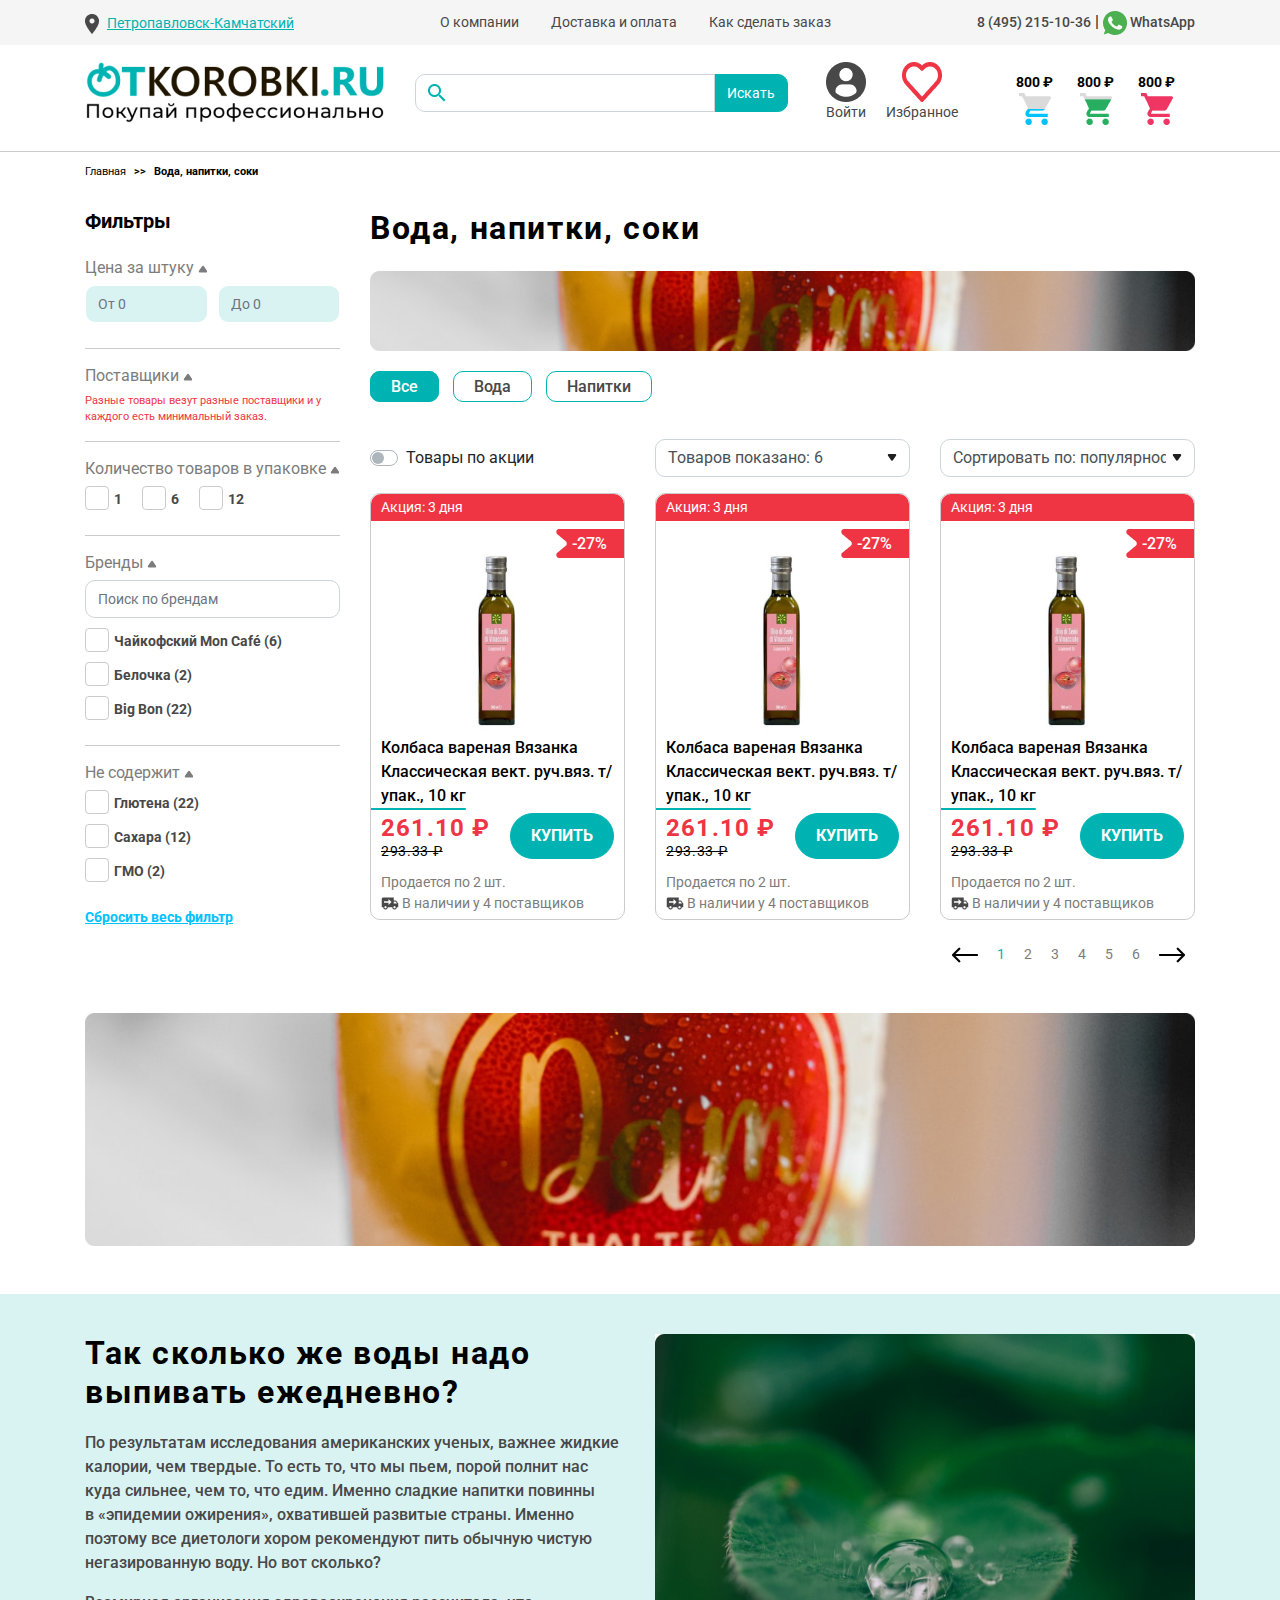
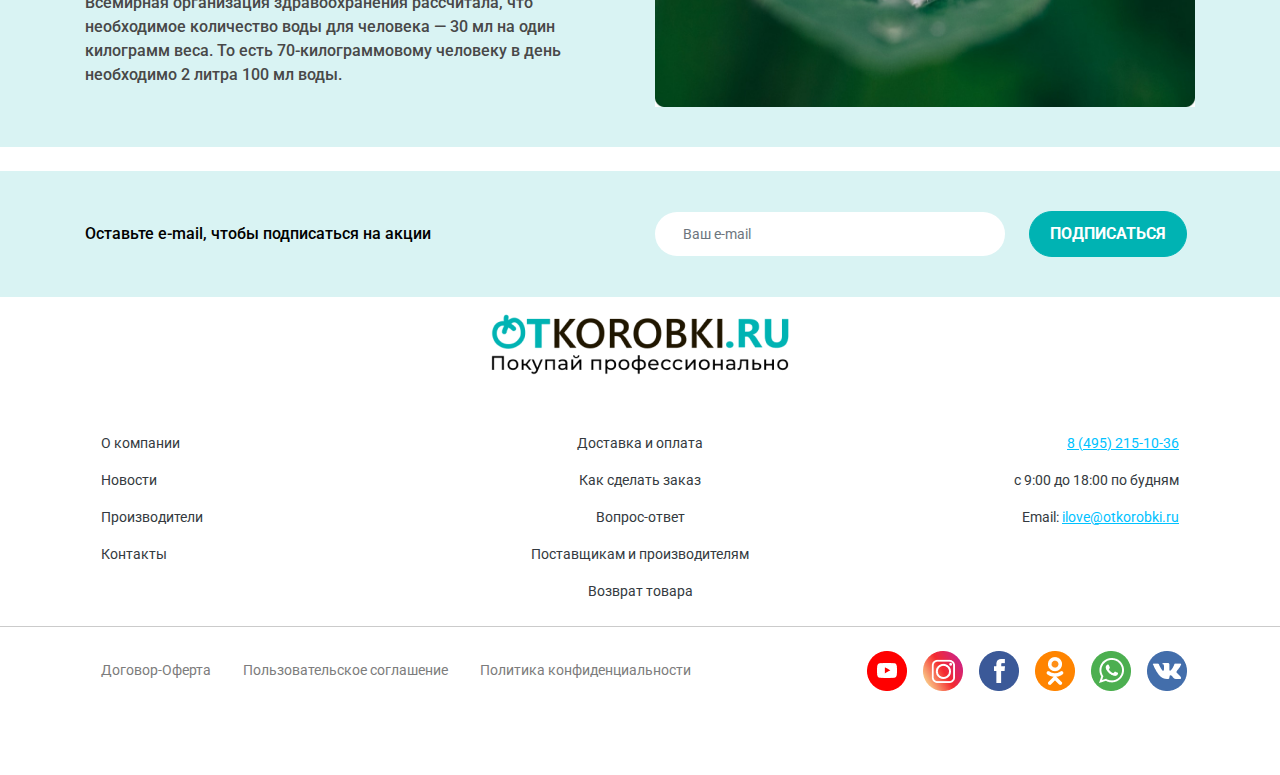
==== commit dccf32c0: "category" ====
--- a/category.html
+++ b/category.html
@@ -165,35 +165,35 @@
             <div class="row">
                 <div class="col-12 col-lg-3">
                     <div class="sidebar-filters-block">
-                        <h3>Фильтры</h3>
-
-                        <div class="filter-0">
-                            <a class="d-block" data-toggle="collapse" href="#collapse0">
+                        <h3 class="title">Фильтры</h3>
+
+                        <div class="filter-block">
+                            <a class="filter-name" data-toggle="collapse" href="#collapse0">
                                 Цена за штуку
                             </a>
                             <div class="collapse show" id="collapse0">
                                 <div class="form-row">
                                     <div class="col">
-                                        <input type="text" class="form-control" id="range-min" placeholder="От 0" value="">
+                                        <input type="text" class="form-control fill" id="range-min" placeholder="От 0" value="">
                                     </div>
                                     <div class="col">
-                                        <input type="text" class="form-control" id="range-max" placeholder="До 0" value="">
+                                        <input type="text" class="form-control fill" id="range-max" placeholder="До 0" value="">
                                     </div>
                                 </div>
                             </div>                              
                         </div>
 
-                        <div class="filter-1">
-                            <a class="d-block" data-toggle="collapse" href="#collapse1">
+                        <div class="filter-block">
+                            <a class="filter-name" data-toggle="collapse" href="#collapse1">
                                 Поставщики
                             </a>
                             <div class="collapse show" id="collapse1">
-                                <p>Разные товары везут разные поставщики и у каждого есть минимальный заказ.</p>
+                                <p class="warning-text">Разные товары везут разные поставщики и у каждого есть минимальный заказ.</p>
                             </div>                            
                         </div>
 
-                        <div class="filter-2">
-                            <a class="d-block" data-toggle="collapse" href="#collapse2">
+                        <div class="filter-block">
+                            <a class="filter-name" data-toggle="collapse" href="#collapse2">
                                 Количество товаров в упаковке
                             </a>
                             <div class="collapse show" id="collapse2">
@@ -212,8 +212,8 @@
                             </div>                            
                         </div>
 
-                        <div class="filter-3">
-                            <a class="d-block" data-toggle="collapse" href="#collapse3">
+                        <div class="filter-block">
+                            <a class="filter-name" data-toggle="collapse" href="#collapse3">
                                 Бренды
                             </a>
                             <div class="collapse show" id="collapse3">
@@ -224,17 +224,17 @@
                                 </div>
                                 <div class="custom-control custom-checkbox">
                                     <input type="checkbox" class="custom-control-input" id="customCheck32">
-                                    <label class="custom-control-label" for="customCheck32">Чайкофский Mon Café (6)</label>
+                                    <label class="custom-control-label" for="customCheck32">Белочка (2)</label>
                                 </div>
                                 <div class="custom-control custom-checkbox">
                                     <input type="checkbox" class="custom-control-input" id="customCheck33">
-                                    <label class="custom-control-label" for="customCheck33">Чайкофский Mon Café (6)</label>
+                                    <label class="custom-control-label" for="customCheck33">Big Bon (22)</label>
                                 </div>
                             </div>                            
                         </div>
 
-                        <div class="filter-4">
-                            <a class="d-block" data-toggle="collapse" href="#collapse4">
+                        <div class="filter-block border-bottom-0">
+                            <a class="filter-name" data-toggle="collapse" href="#collapse4">
                                 Не содержит
                             </a>
                             <div class="collapse show" id="collapse4">
@@ -253,7 +253,7 @@
                             </div>                            
                         </div>
 
-                        <a class="d-block" href="#">Сбросить весь фильтр</a>
+                        <a class="filter-reset" href="#">Сбросить весь фильтр</a>
 
                     </div>
                 </div>
@@ -261,12 +261,12 @@
                     
                     <div class="row">
                         <div class="col-12">
-                            <h2>Вода, напитки, соки</h2>
+                            <h2 class="mb-4">Вода, напитки, соки</h2>
                             <a class="d-block" href="#">
                                 <img class="img-fluid" src="img/cat_top_banner.jpg" alt="">
                             </a>
-                            <div class="tags-block">
-                                <a href="#" class="tag-item">Все</a>
+                            <div class="tags-block my-4">
+                                <a href="#" class="tag-item active">Все</a>
                                 <a href="#" class="tag-item">Вода</a>
                                 <a href="#" class="tag-item">Напитки</a>
                             </div>
@@ -274,7 +274,7 @@
                     </div>
 
                     <div class="card-filters-block">
-                        <div class="row">
+                        <div class="row align-items-center my-3">
                             <div class="col-4">
                                 <div class="custom-control custom-switch">
                                     <input type="checkbox" class="custom-control-input" id="customSwitch1">
@@ -378,22 +378,25 @@
                     <div class="row">
                         <div class="col-12">
                             <nav aria-label="Page navigation">
-                                <ul class="pagination">
-                                  <li class="page-item">
-                                    <a class="page-link" href="#" aria-label="Previous">
-                                      <span aria-hidden="true">&laquo;</span>
-                                    </a>
-                                  </li>
-                                  <li class="page-item"><a class="page-link" href="#">1</a></li>
-                                  <li class="page-item"><a class="page-link" href="#">2</a></li>
-                                  <li class="page-item"><a class="page-link" href="#">3</a></li>
-                                  <li class="page-item">
-                                    <a class="page-link" href="#" aria-label="Next">
-                                      <span aria-hidden="true">&raquo;</span>
-                                    </a>
-                                  </li>
+                                <ul class="pagination justify-content-end">
+                                    <li class="page-item">
+                                        <a class="page-link" href="#" aria-label="Previous">
+                                            <span aria-hidden="true"><img src="img/slider-arrow-left.png" alt=""></span>
+                                        </a>
+                                    </li>
+                                    <li class="page-item active"><a class="page-link" href="#">1</a></li>
+                                    <li class="page-item"><a class="page-link" href="#">2</a></li>
+                                    <li class="page-item"><a class="page-link" href="#">3</a></li>
+                                    <li class="page-item"><a class="page-link" href="#">4</a></li>
+                                    <li class="page-item"><a class="page-link" href="#">5</a></li>
+                                    <li class="page-item"><a class="page-link" href="#">6</a></li>
+                                    <li class="page-item">
+                                        <a class="page-link" href="#" aria-label="Next">
+                                            <span aria-hidden="true"><img src="img/slider-arrow-right.png" alt=""></span>
+                                        </a>
+                                    </li>
                                 </ul>
-                              </nav>
+                            </nav>
                         </div>
                     </div>
 
@@ -406,14 +409,14 @@
         <div class="container">
             <div class="row">
                 <div class="col-12">
-                    <a class="d-block" href="#">
+                    <a class="d-block my-4" href="#">
                         <img class="img-fluid" src="img/cat_bottom_banner.jpg" alt="">
                     </a>
                 </div>
             </div>            
         </div>
 
-        <div class="article-block">
+        <div class="article-block my-4">
             <div class="container">
                 <div class="row">
                     <div class="col-6">
--- a/css/style.css
+++ b/css/style.css
@@ -1143,6 +1143,44 @@
     text-transform: unset;
 }
 
+/* form styles elements */
+.custom-checkbox {
+    margin-bottom: 10px;
+}
+.custom-checkbox .custom-control-label {
+    color: var(--black-gray);
+    font-size: 0.875rem;
+    font-weight: bold;
+    padding-top: 3px;
+    padding-left: 5px;
+}
+.custom-checkbox .custom-control-label::before {
+    top: 0;
+    left: -24px;
+    width: 24px;
+    height: 24px;
+    background-color: #fff;
+    border: var(--border) solid 1px;
+}
+.custom-checkbox .custom-control-label::after {
+    top: 0;
+    left: -24px;
+    width: 24px;
+    height: 24px;
+    content: "";
+    background: no-repeat 75% / 75% 75%;
+}
+.custom-checkbox .custom-control-input:checked ~ .custom-control-label::before {
+    color: #fff;
+    border-color: var(--border);
+    background-color: transparent;
+}
+.custom-checkbox .custom-control-input:checked ~ .custom-control-label::after {
+    background-image: url(../img/checkbox_ico.svg);
+}
+
+
+
 /* counters */
 .counter {
     display: inline-flex;
@@ -1521,9 +1559,55 @@
 
 }
 
-/* init */
-#tab-2-brands {
-    display: none;
+/* ******************* */
+/* nav elements styles */
+/* ******************* */
+
+/* breadcrumb */
+
+.breadcrumb {
+    background-color: transparent;
+    padding-left: 0;
+}
+.breadcrumb-item a {
+    color: #000;    
+    font-size: 0.6875rem;  
+    text-decoration: none;
+}
+.breadcrumb-item.active {
+    color: #000;    
+    font-size: 0.6875rem;  
+    font-weight: bold;
+    text-decoration: none;
+}
+.breadcrumb-item + .breadcrumb-item::before {
+    color: #000;
+    content: ">>";
+}
+
+/* pagination */
+
+.page-link {
+    color: var(--gray);
+    border: transparent;
+    text-decoration: none;
+    font-size: 0.875rem;
+    padding: 10px;
+}
+.page-link:hover {
+    color: var(--main);
+    background-color: transparent;
+    border-color: transparent;
+}
+.page-item.active .page-link {
+    color: var(--main);
+    background-color: transparent;
+    border-color: transparent;
+}
+.page-item:first-child .page-link {
+    margin-left: 0;
+    border-top-left-radius: 0.25rem;
+    border-bottom-left-radius: 0.25rem;
 }
 
 
@@ -1551,4 +1635,92 @@
     content: url(../img/menu_arrow.png);
     vertical-align: middle;
     margin-left: 5px;
+}
+
+/* ******************** */
+/* category page styles */
+/* ******************** */
+
+/* sidebar filters */
+.sidebar-filters-block .title {
+    color: #000;
+    font-size: 1.25rem;
+    font-weight: bold;
+
+}
+.sidebar-filters-block .filter-block {
+    padding: 15px 0;
+    border-bottom: 1px solid var(--border);
+}
+.sidebar-filters-block .filter-block .form-control {
+    margin-bottom: 10px;
+    border-radius: 10px;
+}
+.sidebar-filters-block .filter-block .form-control.fill {
+    border-color: transparent;
+    background-color: var(--second);
+}
+.sidebar-filters-block .filter-name[data-toggle='collapse'] {
+    display: block;
+    color: var(--gray);
+    font-size: 1rem;
+    text-decoration: none;
+    padding-bottom: 5px;
+}
+.sidebar-filters-block .filter-name[data-toggle='collapse']:after {
+    display: inline-block;
+    content: '';
+    width: 9px;
+    height: 8px;
+    padding-left: 5px;
+    background: url(../img/collapse_up.png);
+}
+.sidebar-filters-block .filter-name[data-toggle='collapse'].collapsed:after {
+    background: url(../img/collapse_down.png);
+}
+.sidebar-filters-block .warning-text {
+    color: var(--red);
+    font-size: 0.6875rem;
+    margin-bottom: 0;
+}
+.sidebar-filters-block .filter-reset {
+    display: block;
+    color: var(--link);
+    font-size: 0.875rem;
+    font-weight: bold;
+}
+
+/* main block */
+
+.tags-block .tag-item {
+    color: var(--black-gray);
+    border: 1px solid var(--main);
+    font-size: 1rem;
+    font-weight: 500;
+    padding: 5px 20px;
+    text-decoration: none;
+    border-radius: 10px;
+    margin-right: 10px;
+}
+.tags-block .tag-item:hover,
+.tags-block .tag-item.active {
+    color: #fff;
+    background-color: var(--main);
+}
+.card-filters-block .custom-select {
+    border-radius: 10px;
+    background: #fff url(../img/select_ico.png) no-repeat right 0.75rem center/10px 7px;
+}
+.article-block {
+    background-color: var(--second);
+    padding: 40px 0;
+}
+.article-block .text-block h2 {
+    letter-spacing: 0.05em;
+    margin-bottom: 20px;
+}
+.article-block .text-block p {
+    color: var(--black-gray);
+    font-size: 1rem;
+    font-weight: 500;
 }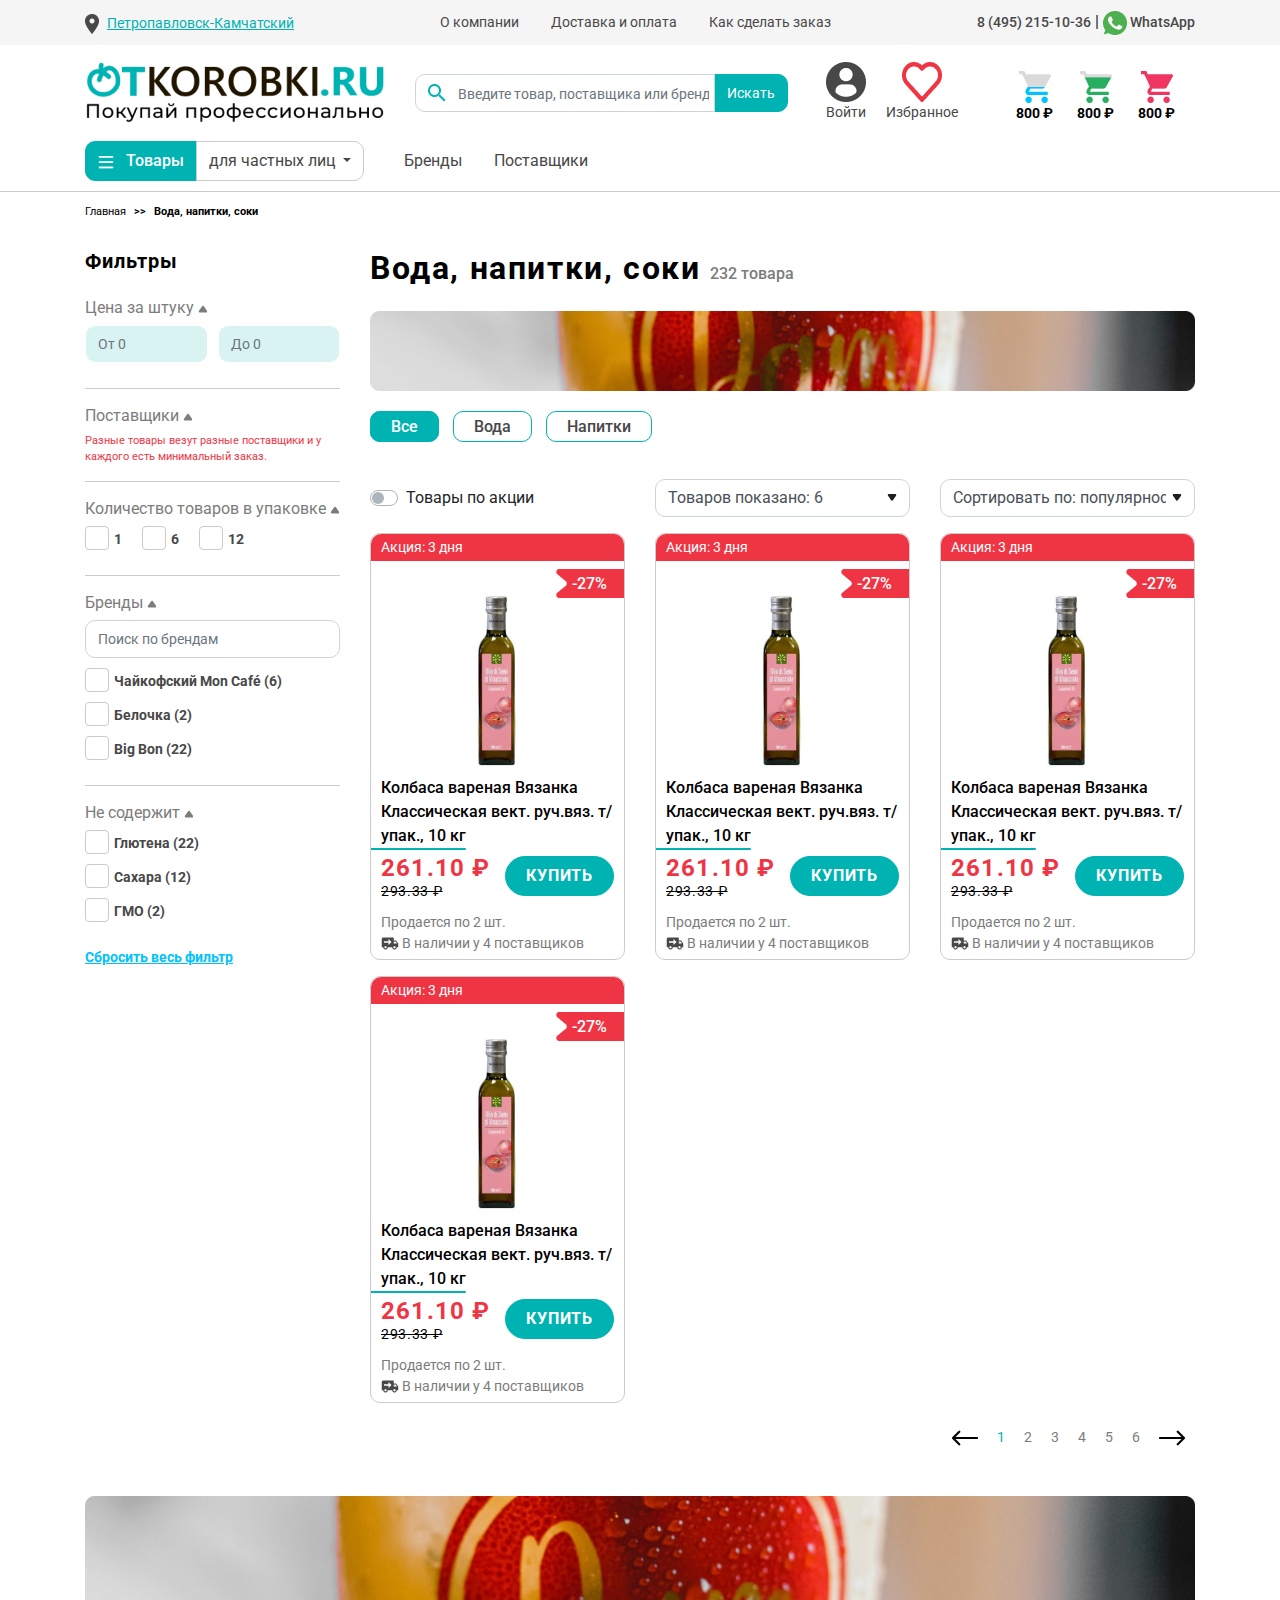
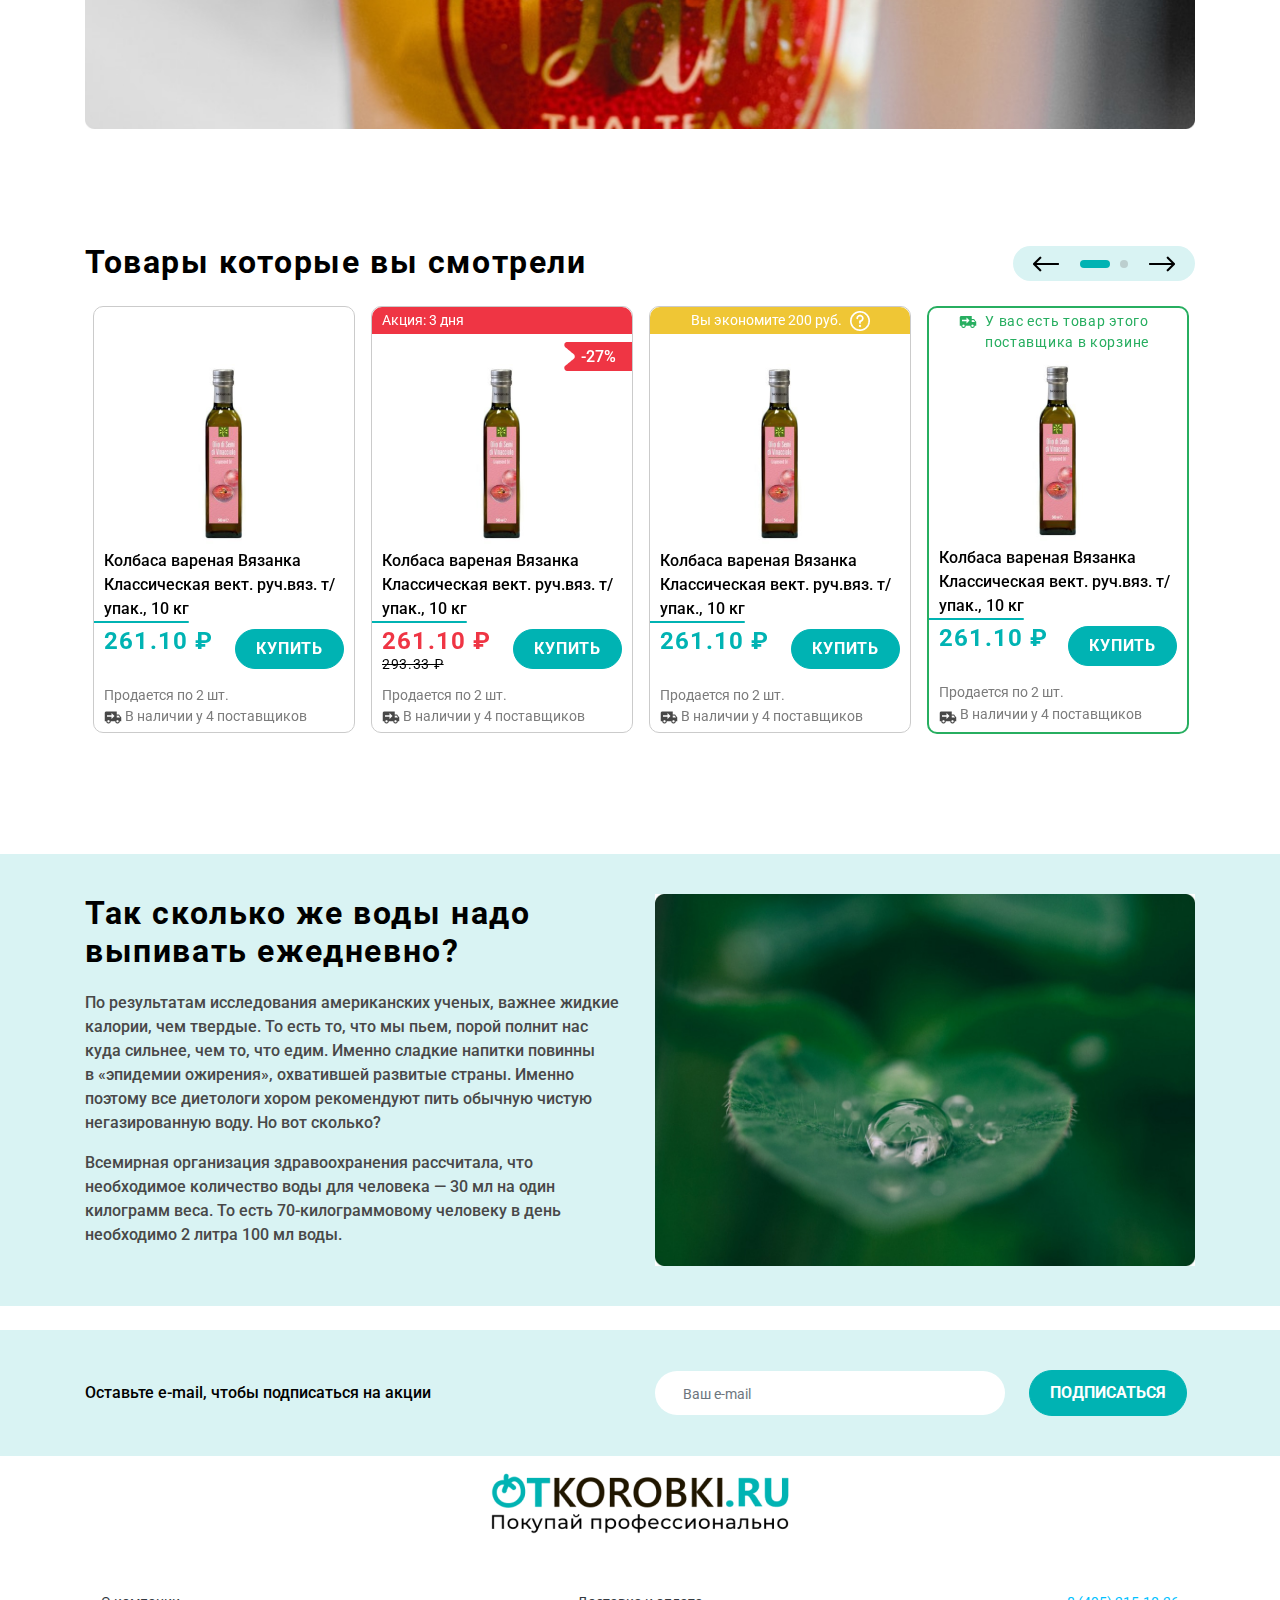
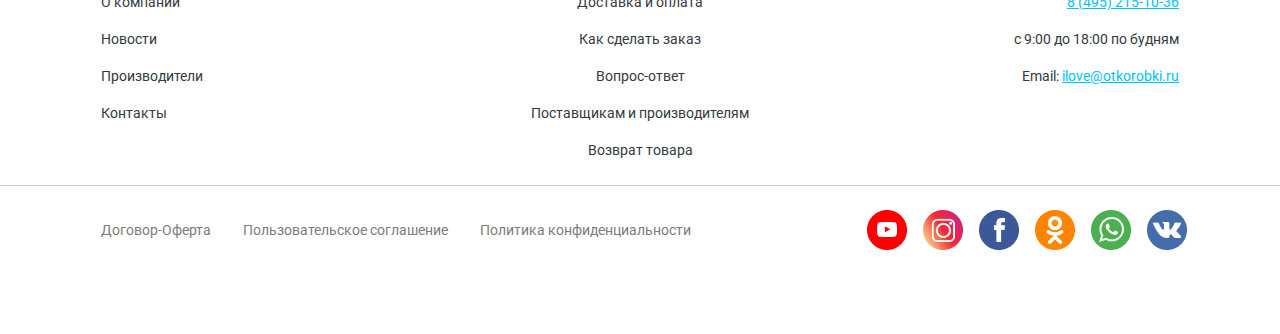
==== commit 57c58c19: "detail" ====
--- a/category.html
+++ b/category.html
@@ -11,44 +11,13 @@
     <link href="css/bootstrap.css" rel="stylesheet">
     <link href="https://fonts.googleapis.com/css2?family=Roboto:ital,wght@0,100;0,300;0,400;0,500;0,700;0,900;1,100;1,300;1,400;1,500;1,700;1,900&display=swap" rel="stylesheet">
     <link rel="stylesheet" href="lib/slick/slick.css">
+    <link href="lib/mmenu/mmenu-light.css" rel="stylesheet" />
     <link href="css/style.css" rel="stylesheet">
 
 </head>
 
 <body>
 
-<div id="menu">
-    <div class="menu-header pb-2">
-        <div class="p-3">
-            <img src="img/mob_logo.png" alt="">
-        </div>
-        <div class="p-3">
-            <a href="#" class="login"><img src="img/login_menu_icon.png" alt=""> Войти</a>
-            <a href="#" class="city-choice"><img src="img/place_ico.png" alt=""> <span>Петропавловск-Камчатский</span></a>
-        </div>
-    </div>
-
-    <nav class="nav flex-column">
-        <a class="nav-link" href="#"><img src="img/home_menu_icon.png" alt=""> Главная</a>
-        <a class="nav-link" href="#"><img src="img/catalog_menu_icon.png" alt=""> Каталог товаров</a>
-        <a class="nav-link" href="#"><img src="img/basket_menu_icon.png" alt=""> Корзина</a>
-        <a class="nav-link" href="#"><img src="img/favorite_menu_icon.png" alt=""> Избранное</a>
-    </nav>
-    <hr>
-    <nav class="nav flex-column">
-        <a class="nav-link" href="#">О компании</a>
-        <a class="nav-link" href="#">Поставщикам и производителям</a>
-        <a class="nav-link" href="#">Доставка и оплата</a>
-        <a class="nav-link" href="#">Как сделать заказ</a>
-    </nav>
-    <hr>
-    <nav class="nav flex-column">
-        <a class="nav-link" href="#">Для юридических лиц</a>
-        <a class="nav-link" href="#">Для физических лиц</a>
-        <a class="nav-link" href="#">Для офисов</a>
-        <a class="nav-link" href="#">HoReCa</a>
-    </nav>
-</div>
 
 <div id="panel">
     
@@ -58,11 +27,22 @@
             <div class="mobile-line">
                 <div class="container">
                     <div class="row">
-                        <div class="col-12 d-flex align-items-center justify-content-between py-2">
-                            <a href="/"><img src="img/mob_logo.png" alt=""></a>
-                            <a href="#"><img src="img/search_ico.png" alt=""></a>
-                            <a href="#"><img src="img/mob_cart.png" alt=""></a>
-                            <a class="toggle-button" href="#"><img src="img/burger.png" alt=""></a>
+                        <div class="col-12">
+                            <div class="mobile-top-menu py-2">
+                                <a href="/"><img src="img/mob_logo.png" alt=""></a>
+                                <a href="#" class="mobile-searsh-toggle"><img src="img/search_ico.png" alt=""></a>
+                                <a href="#"><img src="img/mob_cart.png" alt=""></a>
+                                <a class="toggle-button" href="#"><img src="img/burger.png" alt=""></a>                                
+                            </div>
+                            <div class="mobile-search py-2">
+                                <a href="#" class="back-link"><img src="img/mob_arrow_left.png" alt=""></a>  
+                                <div class="input-group flex-nowrap">
+                                    <div class="input-group-prepend">
+                                        <span class="input-group-text"><img src="img/search_ico.png" alt=""></span>
+                                    </div>
+                                    <input type="text" class="form-control" placeholder="Поиск...">
+                                </div>                           
+                            </div>                            
                         </div>
                     </div>
                 </div>
@@ -108,7 +88,7 @@
                                 <div class="input-group-prepend">
                                     <span class="input-group-text"><img src="img/search_ico.png" alt=""></span>
                                 </div>
-                                <input type="text" class="form-control" aria-label="Amount (to the nearest dollar)">
+                                <input type="text" class="form-control" placeholder="Введите товар, поставщика или бренд">
                                 <div class="input-group-append">
                                     <a href="#" class="input-group-text">Искать</a>
                                 </div>
@@ -131,18 +111,172 @@
                     <div class="col-auto">
                         <div class="cart-block">
                             <a href="#">
+                                <img src="img/cart_1.png" alt="">
                                 <div>800 &#8381;</div>
-                                <img src="img/cart_1.png" alt="">
                             </a>
                             <a href="#">
+                                <img src="img/cart_2.png" alt="">
                                 <div>800 &#8381;</div>
-                                <img src="img/cart_2.png" alt="">
                             </a>
                             <a href="#">
+                                <img src="img/cart_3.png" alt="">
                                 <div>800 &#8381;</div>
-                                <img src="img/cart_3.png" alt="">
-                            </a>
-                        </div>
+                            </a>
+                        </div>
+                    </div>
+                </div>
+                <div class="row">
+                    <div class="col-12 position-relative">
+                        <div class="header-nav d-flex">
+                            <div class="btn-group mr-4">
+                                <button class="btn" type="button" id="main-menu-btn">
+                                    <img src="img/burger_white.png" alt=""> Товары
+                                </button>
+                            
+                                <div class="btn-group" role="group">
+                                    <button type="button" class="btn dropdown-toggle" data-toggle="dropdown" aria-haspopup="true" aria-expanded="false">
+                                        для частных лиц
+                                    </button>
+                                    <div class="dropdown-menu" aria-labelledby="btnGroupDrop1">
+                                        <!-- <a class="dropdown-item" href="#">для частных лиц</a> -->
+                                        <a class="dropdown-item" href="#">для юр. лиц</a>
+                                    </div>
+                                </div>
+                            </div>
+                            <div class="nav">
+                                <a href="#" class="nav-link">Бренды</a>
+                                <a href="#" class="nav-link">Поставщики</a>
+                            </div>
+                        </div>
+ 
+                        <div class="main-menu" id="main-menu">
+                            <a href="#" class="btn my-3 ml-2">Выбрать поставщика</a>
+                            <ul>
+                                <li class="active"><a href="#"><img src="img/menu-ico/voda.png" alt=""><span>Бакалея</span></a>
+                                    <ul>
+                                        <li><a href="#"><b>Азиатская кухня</b></a></li> 
+                                        <li><a href="#">Кетчуп, майонез, соусы, сиропы</a></li> 
+                                        <li><a href="#">Крупы, хлопья, мюсли, сухие завтраки</a></li> 
+                                        <li><a href="#">Макаронные изделия</a></li>
+                                        <li><a href="#">Азиатская кухня</a></li> 
+                                        <li><a href="#">Кетчуп, майонез, соусы, сиропы</a></li> 
+                                        <li><a href="#">Крупы, хлопья, мюсли, сухие завтраки</a></li> 
+                                        <li><a href="#"><b>Макаронные изделия</b></a></li>
+                                        <li><a href="#">Азиатская кухня</a></li> 
+                                        <li><a href="#">Кетчуп, майонез, соусы, сиропы</a></li> 
+                                        <li><a href="#">Крупы, хлопья, мюсли, сухие завтраки</a></li> 
+                                        <li><a href="#">Макаронные изделия</a></li>
+                                        <li><a href="#">Азиатская кухня</a></li> 
+                                        <li><a href="#">Кетчуп, майонез, соусы, сиропы</a></li> 
+                                        <li><a href="#">Крупы, хлопья, мюсли, сухие завтраки</a></li> 
+                                        <li><a href="#">Макаронные изделия</a></li>
+
+                                    </ul>
+                                    <a href="#" class="menu-banner">
+                                        <img class="img-fluid" src="img/menu_banner.jpg" alt="">
+                                    </a>
+                                </li> 
+                                <li><a href="#"><img src="img/menu-ico/voda.png" alt=""><span>Вода, напитки, соки</span></a>
+                                    <ul>
+                                        <li><a href="#">Минеральная вода</a></li> 
+                                        <li><a href="#">Напитки, лимонады, квас</a></li> 
+                                        <li><a href="#">Соки, нектары, морсы, компоты</a></li>
+                                    </ul>
+                                </li> 
+                                <li><a href="#"><img src="img/menu-ico/voda.png" alt=""><span>Детское питание и товары для детей</span></a>
+                                    <ul>
+                                        <li><a href="#">Детская косметика и гигиена</a></li> 
+                                        <li><a href="#">Детские молочные продукты</a></li> 
+                                        <li><a href="#">Детские смеси</a></li>
+                                    </ul>
+                                </li> 
+                                <li><a href="#"><img src="img/menu-ico/voda.png" alt=""><span>Замороженные продукты</span></a>
+                                    <ul>
+                                        <li><a href="#">Вареники, блинчики</a></li> 
+                                        <li><a href="#">Готовые замороженные блюда</a></li> 
+                                        <li><a href="#">Замороженные десерты</a></li>
+                                    </ul>
+                                </li> 
+                                <li><a href="#"><img src="img/menu-ico/voda.png" alt=""><span>Кондитерские изделия</span></a>
+                                    <ul>
+                                        <li><a href="#">Баранки, соломка, сушки, сухари, хлебцы</a></li> 
+                                        <li><a href="#">Батончики, снеки</a></li> 
+                                        <li><a href="#">Вафли, пряники, печенье, крекер</a></li>
+                                    </ul>
+                                </li> 
+                                <li><a href="#"><img src="img/menu-ico/voda.png" alt=""><span>Консервация</span></a>
+                                    <ul>
+                                        <li><a href="#">Баранки, соломка, сушки, сухари, хлебцы</a></li> 
+                                        <li><a href="#">Батончики, снеки</a></li> 
+                                        <li><a href="#">Вафли, пряники, печенье, крекер</a></li>
+                                    </ul>
+                                </li> 
+                                <li><a href="#"><img src="img/menu-ico/voda.png" alt=""><span>Молочные продкуты, сыры, яйца</span></a>
+                                    <ul>
+                                        <li><a href="#">Баранки, соломка, сушки, сухари, хлебцы</a></li> 
+                                        <li><a href="#">Батончики, снеки</a></li> 
+                                        <li><a href="#">Вафли, пряники, печенье, крекер</a></li>
+                                    </ul>
+                                </li> 
+                                <li><a href="#"><img src="img/menu-ico/voda.png" alt=""><span>Мясо, птица, рыба, гастрономия</span></a>
+                                    <ul>
+                                        <li><a href="#">Баранки, соломка, сушки, сухари, хлебцы</a></li> 
+                                        <li><a href="#">Батончики, снеки</a></li> 
+                                        <li><a href="#">Вафли, пряники, печенье, крекер</a></li>
+                                    </ul>
+                                </li> 
+                                <li><a href="#"><img src="img/menu-ico/voda.png" alt=""><span>Кондитерские изделия</span></a>
+                                    <ul>
+                                        <li><a href="#">Баранки, соломка, сушки, сухари, хлебцы</a></li> 
+                                        <li><a href="#">Батончики, снеки</a></li> 
+                                        <li><a href="#">Вафли, пряники, печенье, крекер</a></li>
+                                    </ul>
+                                </li> 
+                                <li><a href="#"><img src="img/menu-ico/voda.png" alt=""><span>Овощи, фрукты, зелень</span></a>
+                                    <ul>
+                                        <li><a href="#">Баранки, соломка, сушки, сухари, хлебцы</a></li> 
+                                        <li><a href="#">Батончики, снеки</a></li> 
+                                        <li><a href="#">Вафли, пряники, печенье, крекер</a></li>
+                                    </ul>
+                                </li> 
+                                <li><a href="#"><img src="img/menu-ico/voda.png" alt=""><span>Товары для дома</span></a>
+                                    <ul>
+                                        <li><a href="#">Баранки, соломка, сушки, сухари, хлебцы</a></li> 
+                                        <li><a href="#">Батончики, снеки</a></li> 
+                                        <li><a href="#">Вафли, пряники, печенье, крекер</a></li>
+                                    </ul>
+                                </li> 
+                                <li><a href="#"><img src="img/menu-ico/voda.png" alt=""><span>Чай, кофе, какао</span></a>
+                                    <ul>
+                                        <li><a href="#">Баранки, соломка, сушки, сухари, хлебцы</a></li> 
+                                        <li><a href="#">Батончики, снеки</a></li> 
+                                        <li><a href="#">Вафли, пряники, печенье, крекер</a></li>
+                                    </ul>
+                                </li> 
+                                <li><a href="#"><img src="img/menu-ico/voda.png" alt=""><span>Для офисов</span></a>
+                                    <ul>
+                                        <li><a href="#">Баранки, соломка, сушки, сухари, хлебцы</a></li> 
+                                        <li><a href="#">Батончики, снеки</a></li> 
+                                        <li><a href="#">Вафли, пряники, печенье, крекер</a></li>
+                                    </ul>
+                                </li> 
+                                <li><a href="#"><img src="img/menu-ico/voda.png" alt=""><span>Для HoReCa</span></a>
+                                    <ul>
+                                        <li><a href="#">Баранки, соломка, сушки, сухари, хлебцы</a></li> 
+                                        <li><a href="#">Батончики, снеки</a></li> 
+                                        <li><a href="#">Вафли, пряники, печенье, крекер</a></li>
+                                    </ul>
+                                </li> 
+                                <li><a href="#"><img src="img/menu-ico/voda.png" alt=""><span>Для магазинов</span></a>
+                                    <ul>
+                                        <li><a href="#">Баранки, соломка, сушки, сухари, хлебцы</a></li> 
+                                        <li><a href="#">Батончики, снеки</a></li> 
+                                        <li><a href="#">Вафли, пряники, печенье, крекер</a></li>
+                                    </ul>
+                                </li> 
+                            </ul>
+                        </div> 
+
                     </div>
                 </div>
             </div>            
@@ -163,8 +297,13 @@
                 </div>
             </div>
             <div class="row">
-                <div class="col-12 col-lg-3">
-                    <div class="sidebar-filters-block">
+                <div class="col-12 col-lg-3" id="category-sidebar">
+                    
+                    <div class="d-lg-none">
+                        <button class="btn btn-primary toggle-filters" data-toggle="collapse" href="#sidebar-filters-block">Фильтры</button>
+                    </div>
+
+                    <div class="sidebar-filters-block collapse show" id="sidebar-filters-block">
                         <h3 class="title">Фильтры</h3>
 
                         <div class="filter-block">
@@ -261,11 +400,12 @@
                     
                     <div class="row">
                         <div class="col-12">
-                            <h2 class="mb-4">Вода, напитки, соки</h2>
+                            <h1 class="title mb-4">Вода, напитки, соки <span>232 товара</span></h1>
                             <a class="d-block" href="#">
                                 <img class="img-fluid" src="img/cat_top_banner.jpg" alt="">
                             </a>
-                            <div class="tags-block my-4">
+
+                            <div class="tags-block my-4 d-none d-lg-block">
                                 <a href="#" class="tag-item active">Все</a>
                                 <a href="#" class="tag-item">Вода</a>
                                 <a href="#" class="tag-item">Напитки</a>
@@ -275,13 +415,13 @@
 
                     <div class="card-filters-block">
                         <div class="row align-items-center my-3">
-                            <div class="col-4">
+                            <div class="col-12 col-lg-4">
                                 <div class="custom-control custom-switch">
                                     <input type="checkbox" class="custom-control-input" id="customSwitch1">
                                     <label class="custom-control-label" for="customSwitch1">Товары по акции</label>
                                 </div>
                             </div>
-                            <div class="col-4">
+                            <div class="col-12 col-lg-4">
                                 <select class="custom-select">
                                     <option selected>Товаров показано: 6</option>
                                     <option value="1">One</option>
@@ -289,7 +429,7 @@
                                     <option value="3">Three</option>
                                 </select>
                             </div>
-                            <div class="col-4">
+                            <div class="col-12 col-lg-4">
                                 <select class="custom-select">
                                     <option selected>Сортировать по: популярности</option>
                                     <option value="1">One</option>
@@ -300,8 +440,8 @@
                         </div>
                     </div>
 
-                    <div class="row">
-                        <div class="col-4 mb-3">
+                    <div class="row product-grid">
+                        <div class="col-6 col-lg-4">
                             <div class="card card-product action">
                                 <div class="percent-badge">-27%</div>
                                 <div class="card-header">
@@ -325,7 +465,7 @@
                                 </div>
                             </div>                             
                         </div>
-                        <div class="col-4 mb-3">
+                        <div class="col-6 col-lg-4">
                             <div class="card card-product action">
                                 <div class="percent-badge">-27%</div>
                                 <div class="card-header">
@@ -349,7 +489,31 @@
                                 </div>
                             </div>                             
                         </div>
-                        <div class="col-4 mb-3">
+                        <div class="col-6 col-lg-4">
+                            <div class="card card-product action">
+                                <div class="percent-badge">-27%</div>
+                                <div class="card-header">
+                                    Акция: 3 дня
+                                </div>
+                                <a class="img-link" href="#"><img src="img/image4.png" class="card-img-top" alt=""></a>
+                                <div class="card-body">
+                                    <a href="#" class="card-title">Колбаса вареная Вязанка Классическая вект. руч.вяз. т/упак., 10 кг</a>
+                                    <div class="separator"></div>
+                                    <div class="buy-block">
+                                        <div class="price-block">
+                                            <div class="price">261.10 &#8381;</div>                                                
+                                            <div class="old-price">293.33 &#8381;</div>
+                                        </div>
+                                        <button class="btn btn-buy">Купить</button>
+                                    </div>
+                                </div>
+                                <div class="card-footer">
+                                    <div class="text-sold-by">Продается по 2 шт.</div>
+                                    <div class="text-availability"><img src="img/mdi_truck-delivery.png" alt=""> В наличии у 4 поставщиков</div>                                    
+                                </div>
+                            </div>                             
+                        </div>
+                        <div class="col-6 col-lg-4">
                             <div class="card card-product action">
                                 <div class="percent-badge">-27%</div>
                                 <div class="card-header">
@@ -406,7 +570,7 @@
         </div><!-- end container -->
 
                 
-        <div class="container">
+        <div class="container section-devider">
             <div class="row">
                 <div class="col-12">
                     <a class="d-block my-4" href="#">
@@ -416,17 +580,154 @@
             </div>            
         </div>
 
+        <section class="section-devider">
+            <div class="container">
+                <div class="row">
+                    <div class="col-12 mob-gutters">
+
+                        <h2>Товары которые вы смотрели</h2>
+                        
+                        <div id="slider-product-1" class="card-slider">
+                            <div>
+                                <div class="card card-product">
+                                    <div class="card-header">
+                                        Вы экономите 200 руб.
+                                    </div>
+                                    <a class="img-link" href="#"><img src="img/image4.png" class="card-img-top" alt=""></a>
+                                    <div class="card-body">
+                                        <a href="#" class="card-title">Колбаса вареная Вязанка Классическая вект. руч.вяз. т/упак., 10 кг</a>
+                                        <div class="separator"></div>
+                                        <div class="buy-block">
+                                            <div class="price-block">
+                                                <div class="price">261.10 &#8381;</div>  
+                                                <div class="old-price">&nbsp;</div>                                              
+                                            </div>
+                                            <button class="btn btn-buy">Купить</button>
+                                        </div>
+                                    </div>
+                                    <div class="card-footer">
+                                        <div class="text-sold-by">Продается по 2 шт.</div>
+                                        <div class="text-availability"><img src="img/mdi_truck-delivery.png" alt=""> В наличии у 4 поставщиков</div>                                    
+                                    </div>
+                                </div>                                
+                            </div>
+                            <div>
+                                <div class="card card-product action">
+                                    <div class="percent-badge">-27%</div>
+                                    <div class="card-header">
+                                        Акция: 3 дня
+                                    </div>
+                                    <a class="img-link" href="#"><img src="img/image4.png" class="card-img-top" alt=""></a>
+                                    <div class="card-body">
+                                        <a href="#" class="card-title">Колбаса вареная Вязанка Классическая вект. руч.вяз. т/упак., 10 кг</a>
+                                        <div class="separator"></div>
+                                        <div class="buy-block">
+                                            <div class="price-block">
+                                                <div class="price">261.10 &#8381;</div>                                                
+                                                <div class="old-price">293.33 &#8381;</div>
+                                            </div>
+                                            <button class="btn btn-buy">Купить</button>
+                                        </div>
+                                    </div>
+                                    <div class="card-footer">
+                                        <div class="text-sold-by">Продается по 2 шт.</div>
+                                        <div class="text-availability"><img src="img/mdi_truck-delivery.png" alt=""> В наличии у 4 поставщиков</div>                                    
+                                    </div>
+                                </div>                                
+                            </div>
+                            <div>
+                                <div class="card card-product info">
+                                    <div class="card-header">
+                                        Вы экономите 200 руб. <a href="#"><img src="img/doubts_button.png" alt=""></a>
+                                    </div>
+                                    <a class="img-link" href="#"><img src="img/image4.png" class="card-img-top" alt=""></a>
+                                    <div class="card-body">
+                                        <a href="#" class="card-title">Колбаса вареная Вязанка Классическая вект. руч.вяз. т/упак., 10 кг</a>
+                                        <div class="separator"></div>
+                                        <div class="buy-block">
+                                            <div class="price-block">
+                                                <div class="price">261.10 &#8381;</div>                                                
+                                                <div class="old-price">&nbsp;</div>
+                                            </div>
+                                            <button class="btn btn-buy">Купить</button>
+                                        </div>
+                                    </div>
+                                    <div class="card-footer">
+                                        <div class="text-sold-by">Продается по 2 шт.</div>
+                                        <div class="text-availability"><img src="img/mdi_truck-delivery.png" alt=""> В наличии у 4 поставщиков</div>                                    
+                                    </div>
+                                </div>                                
+                            </div>
+                            <div>
+                                <div class="card card-product in-card">
+                                    <div class="card-header">
+                                        <img src="img/green_car.png" alt=""><span>У вас есть товар этого поставщика в корзине</span>
+                                    </div>
+                                    <a class="img-link" href="#"><img src="img/image4.png" class="card-img-top" alt=""></a>
+                                    <div class="card-body">
+                                        <a href="#" class="card-title">Колбаса вареная Вязанка Классическая вект. руч.вяз. т/упак., 10 кг</a>
+                                        <div class="separator"></div>
+                                        <div class="buy-block">
+                                            <div class="price-block">
+                                                <div class="price">261.10 &#8381;</div>                                                
+                                                <div class="old-price">&nbsp;</div>
+                                            </div>
+                                            <button class="btn btn-buy">Купить</button>
+                                        </div>
+                                    </div>
+                                    <div class="card-footer">
+                                        <div class="text-sold-by">Продается по 2 шт.</div>
+                                        <div class="text-availability"><img src="img/mdi_truck-delivery.png" alt=""> В наличии у 4 поставщиков</div>                                    
+                                    </div>
+                                </div>                                
+                            </div>
+                            <div>
+                                <div class="card card-product add-card">
+                                    <div class="card-header">
+                                        Товар добавлен в корзину <img src="img/green_check.png" alt="">
+                                    </div>
+                                    <a class="img-link" href="#"><img src="img/image4.png" class="card-img-top" alt=""></a>
+                                    <div class="card-body">
+                                        <a href="#" class="card-title">Колбаса вареная Вязанка Классическая вект. руч.вяз. т/упак., 10 кг</a>
+                                        <div class="separator"></div>
+                                        <div class="buy-block">
+                                            <div class="price-block">
+                                                <div class="price">261.10 &#8381;</div>                                                
+                                                <div class="old-price">&nbsp;</div>
+                                            </div>
+                                            <button class="btn btn-buy">Купить</button>
+                                        </div>
+                                        <div class="counter-block">
+                                            <div class="counter">
+                                                <button type="button" class="quantity-minus">-</button>
+                                                    <div class="count">18</div>
+                                                <button type="button" class="quantity-plus">+</button>
+                                            </div>
+                                        </div>
+                                    </div>
+                                    <div class="card-footer">
+                                        <div class="text-sold-by">Продается по 2 шт.</div>
+                                        <div class="text-availability"><img src="img/mdi_truck-delivery.png" alt=""> В наличии у 4 поставщиков</div>                                    
+                                    </div>
+                                </div>                                
+                            </div>
+                        </div>
+                    </div>
+                </div>
+            </div>
+        </section>
+
         <div class="article-block my-4">
             <div class="container">
                 <div class="row">
-                    <div class="col-6">
+                    <div class="col-12 col-lg-6">
                         <div class="text-block">
                             <h2>Так сколько же воды надо выпивать ежедневно?</h2>
                             <p>По результатам исследования американских ученых, важнее жидкие калории, чем твердые. То есть то, что мы пьем, порой полнит нас куда сильнее, чем то, что едим. Именно сладкие напитки повинны в «эпидемии ожирения», охватившей развитые страны. Именно поэтому все диетологи хором рекомендуют пить обычную чистую негазированную воду. Но вот сколько?</p>
                             <p>Всемирная организация здравоохранения рассчитала, что необходимое количество воды для человека — 30 мл на один килограмм веса. То есть 70-килограммовому человеку в день необходимо 2 литра 100 мл воды.</p>
                         </div>
                     </div>
-                    <div class="col-6">
+                    <div class="col-12 col-lg-6">
                         <img class="img-fluid" src="img/cat_image.jpg" alt="">
                     </div>
                 </div>                 
@@ -518,11 +819,11 @@
     <div class="sticky-bottom d-lg-none">
         <div class="container">
             <div class="d-flex justify-content-between align-items-center my-2">
-                <a href="#" class="">
+                <a href="/" class="">
                     <img src="img/home_menu_icon.png" alt="">
                     <div>Главная</div>
                 </a>
-                <a href="#" class="">
+                <a href="#mob-catalog-menu-bottom" class="" >
                     <img src="img/catalog_menu_icon.png" alt="">
                     <div>Категории</div>
                 </a>
@@ -534,7 +835,7 @@
                     <img src="img/discount_menu_icon.png" alt="">
                     <div>Акции</div>
                 </a>
-                <a href="#" class="">
+                <a href="#">
                     <img src="img/basket_menu_icon.png" alt="">
                     <div>Корзина</div>
                 </a>
@@ -544,12 +845,100 @@
 
 </div><!-- end panel -->
 
+<div id="menu">
+    <div class="menu-header pb-2">
+        <div class="p-3">
+            <img src="img/mob_logo.png" alt="">
+        </div>
+        <div class="p-3">
+            <a href="#" class="login"><img src="img/login_menu_icon.png" alt=""> Войти</a>
+            <a href="#" class="city-choice"><img src="img/place_ico.png" alt=""> <span>Петропавловск-Камчатский</span></a>
+        </div>
+    </div>
+
+    <nav class="nav flex-column">
+        <a class="nav-link" href="#"><img src="img/home_menu_icon.png" alt=""> Главная</a>
+        <a class="nav-link" href="#"><img src="img/catalog_menu_icon.png" alt=""> Каталог товаров</a>
+        <a class="nav-link" href="#"><img src="img/basket_menu_icon.png" alt=""> Корзина</a>
+        <a class="nav-link" href="#"><img src="img/favorite_menu_icon.png" alt=""> Избранное</a>
+    </nav>
+    <hr>
+    <nav class="nav flex-column">
+        <a class="nav-link" href="#">О компании</a>
+        <a class="nav-link" href="#">Поставщикам и производителям</a>
+        <a class="nav-link" href="#">Доставка и оплата</a>
+        <a class="nav-link" href="#">Как сделать заказ</a>
+    </nav>
+    <hr>
+    <nav class="nav flex-column">
+        <a class="nav-link" href="#">Для юридических лиц</a>
+        <a class="nav-link" href="#">Для физических лиц</a>
+        <a class="nav-link" href="#">Для офисов</a>
+        <a class="nav-link" href="#">HoReCa</a>
+    </nav>
+</div>
+
+<nav id="mob-catalog-menu" class="d-sm-none">
+    <ul>
+        <li><a class="btn btn-menu" href="#">Выбрать поставщика</a></li>
+        <li><span>Бакалея</span>
+            <ul>
+                <li><a href="#">Азиатская кухня</a></li>
+                <li><a href="#">Кетчуп, майонез, соусы, сиропы</a></li>
+                <li><a href="#">Крупы, хлопья, мюсли, сухие завтраки</a></li>
+                <li><a href="#">Макаронные изделия</a></li>
+                <li><a href="#">Мука, кулинарные ингредиенты</a></li>
+                <li><a href="#">Орехи, сухофрукты, семечки</a></li>
+                <li><a href="#">Продукты быстрого приготовления</a></li>
+                <li><a href="#">Растительные масла</a></li>
+                <li><a href="#">Сахар, соль</a></li>
+                <li><a href="#">Специи, приправы</a></li>
+                <li><a href="#">Чипсы, сухарики, попкорн</a></li>
+            </ul>
+        </li>
+        <li><span>Вода. напитки, соки</span>
+            <ul>
+                <li><a href="#">Минеральная вода</a></li>
+                <li><a href="#">Напитки, лимонады, квас</a></li>
+                <li><a href="#">Соки, нектары, морсы, компоты</a></li>
+            </ul>
+        </li>
+        <li><a href="#">Детское питание</a></li>
+        <li><a href="#">Замороженные продукты</a></li>
+        <li><a href="#">Кондитерские изделия</a></li>
+        <li><a href="#">Консервация</a></li>
+        <li><span>Молочные продукты, сыры, яйца</span>
+            <ul>
+                <li><a href="#">Азиатская кухня</a></li>
+                <li><a href="#">Кетчуп, майонез, соусы, сиропы</a></li>
+                <li><a href="#">Крупы, хлопья, мюсли, сухие завтраки</a></li>
+                <li><a href="#">Макаронные изделия</a></li>
+                <li><a href="#">Мука, кулинарные ингредиенты</a></li>
+                <li><a href="#">Орехи, сухофрукты, семечки</a></li>
+                <li><a href="#">Продукты быстрого приготовления</a></li>
+                <li><a href="#">Растительные масла</a></li>
+                <li><a href="#">Сахар, соль</a></li>
+                <li><a href="#">Специи, приправы</a></li>
+                <li><a href="#">Чипсы, сухарики, попкорн</a></li>
+            </ul>
+        </li>
+        <li><a href="#">Мясо, птица, рыба, гастрономия</a></li>
+        <li><a href="#">Овощи, фрукты, зелень</a></li>
+        <li><a href="#">Товары для дома</a></li>
+        <li><a href="#">Чай, кофе, какао</a></li>
+        <li><a href="#">Для офисов</a></li>
+        <li><a href="#">Для HoReCa</a></li>
+        <li><a href="#">Для магазинов</a></li>
+    </ul>
+</nav>
+
     <!-- <script src="https://code.jquery.com/jquery-3.5.1.min.js"></script> -->
     <script src="js/jquery-3.4.1.min.js"></script>
     <script src="https://cdn.jsdelivr.net/npm/popper.js@1.16.0/dist/umd/popper.min.js"></script>
     <script src="js/bootstrap.min.js"></script>
     <script src="lib/slideout/slideout.min.js"></script>
     <script src="lib/slick/slick.min.js"></script>
+    <script src="lib/mmenu/mmenu-light.js"></script>
     <script src="js/script.js"></script>
 </body>
 
--- a/lib/mmenu/mmenu-light.css
+++ b/lib/mmenu/mmenu-light.css
@@ -0,0 +1,10 @@
+/*!
+ * Mmenu Light
+ * mmenujs.com/mmenu-light
+ *
+ * Copyright (c) Fred Heusschen
+ * www.frebsite.nl
+ *
+ * License: CC-BY-4.0
+ * http://creativecommons.org/licenses/by/4.0/
+ */:root{--mm-ocd-width:80%;--mm-ocd-min-width:200px;--mm-ocd-max-width:440px}body.mm-ocd-opened{overflow-y:hidden;-ms-scroll-chaining:none;overscroll-behavior:none}.mm-ocd{position:fixed;top:0;right:0;bottom:100%;left:0;z-index:9999;overflow:hidden;-ms-scroll-chaining:none;overscroll-behavior:contain;background:rgba(0,0,0,0);-webkit-transition-property:bottom,background-color;-o-transition-property:bottom,background-color;transition-property:bottom,background-color;-webkit-transition-duration:0s,.3s;-o-transition-duration:0s,.3s;transition-duration:0s,.3s;-webkit-transition-timing-function:ease;-o-transition-timing-function:ease;transition-timing-function:ease;-webkit-transition-delay:.45s,.15s;-o-transition-delay:.45s,.15s;transition-delay:.45s,.15s}.mm-ocd--open{bottom:0;background:rgba(0,0,0,.25);-webkit-transition-delay:0s;-o-transition-delay:0s;transition-delay:0s}.mm-ocd__content{position:absolute;top:0;bottom:0;z-index:2;width:80%;width:var(--mm-ocd-width);min-width:200px;min-width:var(--mm-ocd-min-width);max-width:440px;max-width:var(--mm-ocd-max-width);background:#fff;-webkit-transition-property:-webkit-transform;transition-property:-webkit-transform;-o-transition-property:transform;transition-property:transform;transition-property:transform,-webkit-transform;-webkit-transition-duration:.3s;-o-transition-duration:.3s;transition-duration:.3s;-webkit-transition-timing-function:ease;-o-transition-timing-function:ease;transition-timing-function:ease}.mm-ocd--left .mm-ocd__content{left:0;-webkit-transform:translate3d(-100%,0,0);transform:translate3d(-100%,0,0)}.mm-ocd--right .mm-ocd__content{right:0;-webkit-transform:translate3d(100%,0,0);transform:translate3d(100%,0,0)}.mm-ocd--open .mm-ocd__content{-webkit-transform:translate3d(0,0,0);transform:translate3d(0,0,0)}.mm-ocd__backdrop{position:absolute;top:0;bottom:0;z-index:3;width:calc(100% - 80%);width:calc(100% - var(--mm-ocd-width));min-width:calc(100% - 440px);min-width:calc(100% - var(--mm-ocd-max-width));max-width:calc(100% - 200px);max-width:calc(100% - var(--mm-ocd-min-width));background:rgba(3,2,1,0)}.mm-ocd--left .mm-ocd__backdrop{right:0}.mm-ocd--right .mm-ocd__backdrop{left:0}.mm-spn,.mm-spn a,.mm-spn li,.mm-spn span,.mm-spn ul{display:block;padding:0;margin:0;-webkit-box-sizing:border-box;box-sizing:border-box}:root{--mm-spn-item-height:50px;--mm-spn-item-indent:20px;--mm-spn-line-height:24px}.mm-spn{width:100%;height:100%;-webkit-tap-highlight-color:transparent;-webkit-overflow-scrolling:touch;overflow:hidden;-webkit-clip-path:inset(0 0 0 0);clip-path:inset(0 0 0 0);-webkit-transform:translateX(0);-ms-transform:translateX(0);transform:translateX(0)}.mm-spn ul{-webkit-overflow-scrolling:touch;position:fixed;top:0;left:100%;bottom:0;z-index:2;width:130%;padding-right:30%;line-height:24px;line-height:var(--mm-spn-line-height);overflow:visible;overflow-y:auto;background:inherit;-webkit-transition:left .3s ease 0s;-o-transition:left .3s ease 0s;transition:left .3s ease 0s;cursor:default}.mm-spn ul:after{content:'';display:block;height:50px;height:var(--mm-spn-item-height)}.mm-spn>ul{left:0}.mm-spn ul.mm-spn--open{left:0}.mm-spn ul.mm-spn--parent{left:-30%;overflow-y:hidden}.mm-spn li{position:relative;background:inherit;cursor:pointer}.mm-spn li:before{content:'';display:block;position:absolute;top:25px;top:calc(var(--mm-spn-item-height)/ 2);right:25px;right:calc(var(--mm-spn-item-height)/ 2);z-index:0;width:10px;height:10px;border-top:2px solid;border-right:2px solid;-webkit-transform:rotate(45deg) translate(0,-50%);-ms-transform:rotate(45deg) translate(0,-50%);transform:rotate(45deg) translate(0,-50%);opacity:.4}.mm-spn li:after{content:'';display:block;margin-left:20px;margin-left:var(--mm-spn-item-indent);border-top:1px solid;opacity:.15}.mm-spn a,.mm-spn span{position:relative;z-index:1;padding:13px 20px;padding:calc((var(--mm-spn-item-height) - var(--mm-spn-line-height))/ 2) var(--mm-spn-item-indent)}.mm-spn a{background:inherit;color:inherit;text-decoration:none}.mm-spn a:not(:last-child){width:calc(100% - 50px);width:calc(100% - var(--mm-spn-item-height))}.mm-spn a:not(:last-child):after{content:'';display:block;position:absolute;top:0;right:0;bottom:0;border-right:1px solid;opacity:.15}.mm-spn span{background:0 0}.mm-spn.mm-spn--navbar{cursor:pointer}.mm-spn.mm-spn--navbar:before{content:'';display:block;position:absolute;top:25px;top:calc(var(--mm-spn-item-height)/ 2);left:20px;left:var(--mm-spn-item-indent);width:10px;height:10px;margin-top:2px;border-top:2px solid;border-left:2px solid;-webkit-transform:rotate(-45deg) translate(50%,-50%);-ms-transform:rotate(-45deg) translate(50%,-50%);transform:rotate(-45deg) translate(50%,-50%);opacity:.4}.mm-spn.mm-spn--navbar.mm-spn--main{cursor:default}.mm-spn.mm-spn--navbar.mm-spn--main:before{content:none;display:none}.mm-spn.mm-spn--navbar:after{content:attr(data-mm-spn-title);display:block;position:absolute;top:0;left:0;right:0;height:50px;height:var(--mm-spn-item-height);padding:0 40px;padding:0 calc(var(--mm-spn-item-indent) * 2);line-height:50px;line-height:var(--mm-spn-item-height);opacity:.4;text-align:center;overflow:hidden;white-space:nowrap;-o-text-overflow:ellipsis;text-overflow:ellipsis}.mm-spn.mm-spn--navbar.mm-spn--main:after{padding-left:20px;padding-left:var(--mm-spn-item-indent)}.mm-spn.mm-spn--navbar ul{top:51px;top:calc(var(--mm-spn-item-height) + 1px)}.mm-spn.mm-spn--navbar ul:before{content:'';display:block;position:fixed;top:inherit;z-index:2;width:100%;border-top:1px solid currentColor;opacity:.15}.mm-spn.mm-spn--light{color:#444;background:#f3f3f3}.mm-spn.mm-spn--dark{color:#ddd;background:#333}.mm-spn.mm-spn--vertical{overflow-y:auto}.mm-spn.mm-spn--vertical ul{width:100%;padding-right:0;position:static}.mm-spn.mm-spn--vertical ul ul{display:none;padding-left:20px;padding-left:var(--mm-spn-item-indent)}.mm-spn.mm-spn--vertical ul ul:after{height:25px;height:calc(var(--mm-spn-item-height)/ 2)}.mm-spn.mm-spn--vertical ul.mm-spn--open{display:block}.mm-spn.mm-spn--vertical li.mm-spn--open:before{-webkit-transform:rotate(135deg) translate(-50%,0);-ms-transform:rotate(135deg) translate(-50%,0);transform:rotate(135deg) translate(-50%,0)}.mm-spn.mm-spn--vertical ul ul li:last-child:after{content:none;display:none}--- a/css/style.css
+++ b/css/style.css
@@ -7,11 +7,10 @@
     --link: #00C2FF;
     --link-hover: #009BCC;
     --green: #27AE60;
-    --gray: #7C7C7C;  
+    --gray: #7C7C7C;
     --black-gray: #484848;
     --white-gray: #F5F5F5;
     --border: #CBCBCB;
-
 }
 
 body {
@@ -30,18 +29,28 @@
     color: var(--link-hover);
     text-decoration: none;
 }
+
 h2 {
     font-weight: bold;
     font-size: 2rem;
     letter-spacing: 0.05em;
     color: #000;
 }
+
+h2>span {
+    font-weight: 500;
+    font-size: 1rem;
+    color: var(--gray);
+    letter-spacing: normal;
+}
+
 ::placeholder {
     font-size: 0.875rem;
     line-height: 135%;
     color: #000;
     opacity: 0.4;
 }
+
 
 /* https://github.com/Mango/slideout */
 
@@ -56,34 +65,41 @@
     z-index: 0;
     display: none;
 }
-  
+
 .slideout-menu-left {
     left: 0;
 }
+
 .slideout-menu-right {
     right: 0;
-} 
+}
+
 .slideout-panel {
     position: relative;
     z-index: 1;
     /* will-change: transform; */
-    background-color: #FFF; /* A background-color is required */
+    background-color: #FFF;
+    /* A background-color is required */
     min-height: 100vh;
-} 
+}
+
 .slideout-open,
 .slideout-open body,
 .slideout-open .slideout-panel {
     overflow: hidden;
-} 
+}
+
 .slideout-open .slideout-menu {
     display: block;
 }
+
 .slideout-panel:before {
     content: '';
     display: block;
     background-color: rgba(0, 0, 0, 0);
     transition: background-color 0.5s ease-in-out;
 }
+
 .panel-open:before {
     position: absolute;
     top: 0;
@@ -104,11 +120,13 @@
     background-color: var(--second);
     /* margin-bottom: 1rem; */
 }
+
 .mobile-top-menu {
     display: flex;
     align-items: center;
     justify-content: space-between;
 }
+
 .mobile-search {
     display: flex;
     align-items: center;
@@ -116,35 +134,42 @@
     flex-wrap: nowrap;
     display: none;
 }
+
 .mobile-search .back-link {
-    margin-right: 10px;    
-}
+    margin-right: 10px;
+}
+
 .mobile-search .form-control {
     padding-left: 0;
     padding-right: 5px;
     border-radius: 100px;
     border-color: transparent;
 }
+
 .mobile-search .form-control:focus {
     border-color: transparent;
-    box-shadow: none; 
+    box-shadow: none;
     padding-left: 0;
 }
+
 .mobile-search .input-group-text {
     background-color: #fff;
     border-radius: 100px;
     text-decoration: none;
     border-color: var(--second);
 }
+
 .mobile-search .form-control {
     border-left: none;
 }
 
 
 /* offcanvas menu */
+
 #menu .menu-header {
     background-color: var(--second);
 }
+
 #menu .menu-header .login {
     display: inline-block;
     vertical-align: middle;
@@ -153,6 +178,7 @@
     text-decoration: none;
     margin-right: 10px;
 }
+
 #menu .menu-header .city-choice {
     display: inline-block;
     vertical-align: middle;
@@ -164,24 +190,42 @@
     overflow: auto;
     text-overflow: ellipsis;
 }
+
 #menu .nav .nav-link {
     color: var(--black-gray);
     font-size: 0.6875rem;
     text-decoration: none;
 }
+
 #menu .nav .nav-link img {
     margin-right: .5rem;
 }
 
+
 /* mobile catalog menu styles */
+
 .mm-spn.mm-spn--navbar:after {
-    background-color: var(--second);    
+    background-color: var(--second);
     opacity: 1;
 }
+
 .mm-spn.mm-spn--light {
     /* color: var(--black-gray); */
     background: #fff;
 }
+
+.mm-spn li a.btn-menu {
+    display: block;
+    text-align: center;
+    font-size: 1rem;
+    font-weight: bold;
+    color: #000;
+    background-color: var(--second);
+    border-radius: 100px;
+    padding: 5px 10px;
+    margin: 20px 10px
+}
+
 .mm-spn li:before {
     background: url(../img/bi_arrow-right-short.png);
     width: 32px;
@@ -205,7 +249,9 @@
     opacity: 1;
     z-index: 1;
 }
-.mm-spn a, .mm-spn span {
+
+.mm-spn a,
+.mm-spn span {
     color: var(--black-gray);
     font-size: 1rem;
     font-weight: 500;
@@ -213,14 +259,19 @@
 }
 
 
-
 /* ************* */
+
+
 /* header styles */
+
+
 /* ************* */
+
 .header {
     border-bottom: 1px solid var(--border);
     padding-bottom: 10px;
 }
+
 .top-line {
     background-color: var(--white-gray);
 }
@@ -231,6 +282,7 @@
     text-decoration: underline;
     white-space: nowrap;
 }
+
 .top-line .city-choice span {
     padding-left: .5rem;
 }
@@ -238,57 +290,69 @@
 .top-line .city-choice:hover {
     text-decoration: none;
 }
+
 .top-line .nav .nav-link {
     font-size: 0.875rem;
     color: var(--black-gray);
     text-decoration: none;
 }
+
 .top-line .top-contacts a {
     color: var(--black-gray);
     font-size: 0.875rem;
     font-weight: 500;
     text-decoration: none;
 }
+
 .search-block .form-control {
     padding-left: 0;
     padding-right: 5px;
 }
+
 .search-block .form-control:focus {
     /* color: var(--gray); */
     border-color: var(--border);
-    box-shadow: none; 
+    box-shadow: none;
     padding-left: 0;
 }
+
 .search-block .input-group-text {
     background-color: transparent;
     border-radius: 10px;
     text-decoration: none;
 }
+
 .search-block .form-control {
     border-left: none;
 }
+
 .search-block .input-group-append .input-group-text {
     background-color: var(--main);
     border-color: var(--main);
     font-size: 0.875rem;
     color: #fff;
 }
+
 .user-block a {
     display: inline-block;
     text-align: center;
     font-size: 0.875rem;
     color: var(--black-gray);
     text-decoration: none;
-    margin: 0 .5rem;  
-}
+    margin: 0 .5rem;
+}
+
 .cart-block {
     background-color: transparent;
     padding: 10px 10px 0 10px;
-    border-radius: 10px;;
-}
+    border-radius: 10px;
+    ;
+}
+
 .cart-block:hover {
     background-color: var(--second);
 }
+
 .cart-block a {
     display: inline-block;
     text-align: center;
@@ -296,10 +360,12 @@
     color: #000;
     font-weight: bold;
     text-decoration: none;
-    margin: 0 10px;  
-}
+    margin: 0 10px;
+}
+
 
 /* header navigation */
+
 .header-nav>.btn-group>.btn {
     color: #fff;
     font-size: 1rem;
@@ -309,9 +375,11 @@
     border-color: var(--main);
     border-radius: 10px;
 }
+
 .header-nav>.btn-group>.btn:hover {
     background-color: var(--light);
 }
+
 .header-nav>.btn-group>.btn-group>.btn {
     color: var(--black-gray);
     font-size: 1rem;
@@ -322,14 +390,17 @@
     border-top-left-radius: 0;
     border-bottom-left-radius: 0
 }
+
 .header-nav>.btn-group>.btn-group>.btn:hover {
     background-color: var(--second);
 }
+
 .header-nav>.btn-group>.btn-group>.dropdown-menu .dropdown-item {
     color: var(--black-gray);
     font-size: 0.875rem;
     text-decoration: none;
 }
+
 .header-nav>.btn-group>.btn-group>.dropdown-menu .dropdown-item:hover {
     color: var(--main);
     background-color: transparent;
@@ -340,11 +411,12 @@
     font-size: 1rem;
     text-decoration: none;
 }
+
 .header-nav>.nav .nav-link:hover {
     color: var(--main);
 }
 
-.main-menu  {
+.main-menu {
     position: absolute;
     display: none;
     border: 1px solid var(--border);
@@ -352,20 +424,24 @@
     background-color: #fff;
     z-index: 1;
 }
+
 .main-menu .nav-link {
     font-size: 1rem;
     color: var(--black-gray);
-    text-decoration: none; 
+    text-decoration: none;
     padding: 0.625rem 1.875rem;
 }
+
 .main-menu .nav-link img {
     margin-right: 5px;
 }
+
 .main-menu h3 {
     font-size: 1.25rem;
     font-weight: bold;
     color: #000;
 }
+
 .main-menu .btn {
     font-size: 1rem;
     font-weight: bold;
@@ -380,90 +456,134 @@
     width: 1110px;
     overflow: hidden;
     z-index: 10;
-}    
-#main-menu ul, li { 
-    margin: 0 0 0 0; 
-} 
-#main-menu>ul { 
-    margin: 0; 
-    padding: 0; 
+    border-color: transparent;
+}
+
+#main-menu ul,
+li {
+    margin: 0 0 0 0;
+}
+
+#main-menu>ul {
+    margin: 0;
+    padding: 0;
     position: relative;
     list-style: none;
-    width: 300px; /* Width of Menu Items */ 
-} 
-#main-menu>ul>li { 
+    width: 300px;
+    /* Width of Menu Items */
+}
+
+#main-menu>ul>li {
     /* position: relative; */
-} 
-#main-menu>ul>li>ul { 
-    position: absolute; 
-    left: 299px; /*Set 1px less than menu width */ 
-    top: -68px;
+}
+
+#main-menu>ul>li>ul {
+    position: absolute;
+    left: 299px;
+    /*Set 1px less than menu width */
+    top: -60px;
     width: calc(1110px - 300px);
     height: calc(100% + 68px);
-    display: block; 
+    display: block;
     columns: 3;
     background-color: var(--second);
     padding: 20px 15px;
-} 
-#main-menu>ul>li>.menu-banner { 
-    position: absolute; 
-    left: 299px; /*Set 1px less than menu width */ 
+}
+
+#main-menu>ul>li>.menu-banner {
+    position: absolute;
+    left: 299px;
+    /*Set 1px less than menu width */
     bottom: 0;
     width: calc(1110px - 300px);
     height: 80px;
-    display: block; 
+    display: block;
     background-color: var(--second);
-} 
-#main-menu>ul>li>ul>li { 
-    display: inline-block; 
-} 
-#main-menu>ul>li:hover>ul {
-    display: block; 
-} 
-#main-menu>ul>li:hover>ul { 
-    visibility: visible; 
-} 
+}
+
+#main-menu>ul>li>ul>li {
+    display: inline-block;
+}
+
+#main-menu>ul>li:hover>ul,
+#main-menu>ul>li.active>ul {
+    display: block;
+    visibility: visible;
+}
+
 #main-menu>ul ul {
-    visibility: hidden; 
-} 
-
-/* Styles for Menu Items */ 
-#main-menu>ul>li>a { 
-    display: flex; 
+    visibility: hidden;
+}
+
+
+/* Styles for Menu Items */
+
+#main-menu>ul>li>a {
+    display: flex;
     font-size: 1rem;
     font-weight: 500;
     color: var(--black-gray);
-    text-decoration: none; 
+    text-decoration: none;
     padding: 5px 10px;
     /* margin-bottom: 10px; */
     align-items: flex-start;
-} 
+}
+
 #main-menu>ul>li>a img {
     margin-right: 5px;
 }
-/* Hover Styles */ 
-#main-menu>ul>li>a:hover { 
-    color: #000; 
-    background: var(--second); 
-} 
-/* Sub Menu Styles */ 
+
+
+/* Hover Styles */
+
+#main-menu>ul>li>a:hover,
+#main-menu>ul>li.active>a {
+    color: #000;
+    background: var(--second);
+}
+
+
+/* Sub Menu Styles */
+
 #main-menu>ul>li>ul {
     margin-left: 0;
     padding-left: 0;
-} 
+}
+
 #main-menu>ul>li>ul>li>a {
     display: inline-block;
     font-size: 0.875rem;
     color: var(--black-gray);
-    text-decoration: none; 
-    padding: 5px 15px; 
-} 
-/* Sub Menu Hover Styles */ 
-#main-menu>ul>li>ul>li>a:hover { 
-    color: #000; 
-} 
+    text-decoration: none;
+    padding: 5px 15px;
+}
+
+
+/* Sub Menu Hover Styles */
+
+#main-menu>ul>li>ul>li>a:hover {
+    color: #000;
+}
+
+.header:after {
+    display: none;
+    content: '';
+    position: absolute;
+    top: 190px;
+    left: 0;
+    right: 0;
+    bottom: 0;
+    background: rgba(0, 0, 0, .5);
+    z-index: 2;
+}
+
+.header.overlay:after {
+    display: block;
+}
+
 
 /* sticky-bottom */
+
 .sticky-bottom {
     position: fixed!important;
     left: 0;
@@ -474,6 +594,7 @@
     background-color: #fff;
     border-top: 1px solid var(--border);
 }
+
 .sticky-bottom a {
     display: block;
     text-align: center;
@@ -482,9 +603,15 @@
     text-decoration: none;
 }
 
+
 /* ************* */
+
+
 /* footer styles */
+
+
 /* ************* */
+
 .footer .footer-top .nav-link {
     color: var(--dark);
     font-size: 0.875rem;
@@ -507,47 +634,60 @@
 
 
 /* **************** */
+
+
 /* main page styles */
+
+
 /* **************** */
+
 .main-slider .slider-content .title {
     font-size: 2.375rem;
     font-weight: bold;
     letter-spacing: 0.05em;
     color: #000;
 }
+
 .main-slider .slider-content .title span {
     color: var(--main);
 }
+
 .main-slider .slider-content .text1 {
     font-size: 1.25rem;
     font-weight: bold;
     color: var(--black-gray);
     letter-spacing: 0.05em;
 }
+
 .main-slider .slider-content .text1 span {
     color: var(--red);
 }
+
 .main-slider .slider-content .text2 {
     font-size: 1rem;
     font-weight: 500;
     color: var(--black-gray);
 }
+
 .main-slider .slider-content .text2 span {
     color: var(--main);
 }
+
 .main-slider .slick-dots-wrapper {
     top: 400px;
     right: calc(50% - 93px);
 }
 
 .section-steps {
-    background-color: var(--second); 
+    background-color: var(--second);
     padding: 50px 0;
     text-align: center;
 }
+
 .section-steps .step-item {
     position: relative;
 }
+
 .section-steps .step-item .num-step {
     position: absolute;
     left: 15px;
@@ -563,17 +703,21 @@
     font-size: 1.25rem;
     font-weight: bold;
 }
+
 .section-steps .step-item img {
     margin: 0 auto;
 }
+
 .section-steps .step-item .title {
     color: #000;
     font-size: 0.875rem;
 }
+
 .utp-section {
     background-color: var(--second);
     padding: 50px 0;
 }
+
 .utp-section .utp-item {
     color: var(--black-gray);
     font-size: 1.25rem;
@@ -581,6 +725,7 @@
     letter-spacing: 0.05em;
     text-align: center;
 }
+
 .utp-section .utp-item img {
     margin: 0 auto 1rem auto;
 }
@@ -593,11 +738,13 @@
     margin-top: 200px;
     height: 134px;
 }
+
 .middle-line .absolute-image {
     position: absolute;
     top: -160px;
     left: 0;
 }
+
 .middle-line .middle-line-text {
     height: 100%;
     display: flex;
@@ -608,70 +755,85 @@
     letter-spacing: 0.05em;
     color: var(--black-gray);
 }
+
 .middle-line .middle-line-text span>span {
     color: #3D5EC9;
 }
 
 .content-section {
-    background-color: var(--second);    
-}
+    background-color: var(--second);
+}
+
 .collection-item img {
     border-radius: 10px;
 }
+
 .card-recipes {
     /* width: 270px; */
     border-color: transparent;
-    background-color: transparent;    
+    background-color: transparent;
     border-radius: 10px;
 }
+
 .card-recipes img {
     border-radius: 10px;
 }
+
 .card-recipes .card-body {
     padding: 5px 0;
 }
+
 .card-recipes .card-title {
     color: #000;
     font-size: 1.25rem;
     font-weight: bold;
-    text-decoration: none; 
-    letter-spacing: 0.05em;   
-}
+    text-decoration: none;
+    letter-spacing: 0.05em;
+}
+
 .card-recipes .card-text {
     color: var(--black-gray);
     font-size: 0.875rem;
-    text-decoration: none; 
+    text-decoration: none;
     letter-spacing: 0.05em;
 }
+
 .card-recipes .card-footer {
     display: flex;
     padding: 5px 0;
     border-color: transparent;
-    background-color: transparent; 
-}
+    background-color: transparent;
+}
+
 .card-recipes .card-footer img {
     display: inline;
 }
+
 .card-recipes .card-footer span {
     color: #000;
     font-size: 0.6875rem;
     white-space: nowrap;
 }
+
 .card-recipes .card-footer>span:first-child {
     padding-right: 15px;
 }
+
 .articles-section .card-recipes {
     width: auto;
 }
+
 .brands-section h2 {
     text-align: center;
 }
+
 .card-brands {
     border-color: var(--border);
     border-radius: 10px;
     text-decoration: none;
     position: relative;
 }
+
 .card-brands .card-badge {
     position: absolute;
     right: 5px;
@@ -687,15 +849,18 @@
     font-size: 1rem;
     font-weight: 500;
 }
+
 .card-brands .card-img-top {
     display: block;
     margin: 30px auto;
     max-width: 150px;
     max-height: 150px;
 }
+
 .card-brands .card-body {
     padding: 5px 20px;
 }
+
 .card-brands .card-title {
     color: var(--black-gray);
     font-size: 0.875rem;
@@ -703,28 +868,34 @@
     font-weight: bold;
     text-align: center;
 }
+
 .card-brands .card-title:hover {
     text-decoration: none;
 }
+
 .info-section {
     background-color: var(--second);
     padding: 40px 0;
     margin-bottom: 2rem;
 }
+
 .info-section .text-block {
     color: var(--black-gray);
     font-size: 1rem;
     font-weight: 500;
 }
+
 .description-section {
     background-color: var(--second);
     padding: 2.5rem 0;
 }
+
 .description-section .text-block {
     color: #000;
     font-size: 1rem;
     font-weight: 500;
 }
+
 .description-section .form-control {
     width: 350px;
     border: transparent;
@@ -735,8 +906,13 @@
 
 
 /* **************** */
+
+
 /* mini card styles */
+
+
 /* **************** */
+
 
 /* Normal state */
 
@@ -746,12 +922,14 @@
     border-radius: 10px;
     position: relative;
 }
+
 .card-product:hover .buy-block .btn-buy {
     color: #fff;
     background-color: var(--light);
     border-color: var(--light);
     box-shadow: 0px 3px 0px var(--main);
-} 
+}
+
 .card-product .percent-badge {
     position: absolute;
     top: 35px;
@@ -765,6 +943,7 @@
     line-height: 29px;
     text-align: center;
 }
+
 .card-product .card-header {
     overflow: hidden;
     border-radius: 10px;
@@ -777,24 +956,29 @@
     opacity: 0;
     margin-bottom: 30px;
 }
+
 .card-product .img-link {
     display: flex;
     justify-content: center;
     align-items: center;
 }
+
 .card-product .img-link .card-img-top {
     max-width: 180px;
     max-height: 180px;
 }
+
 .card-product .card-body {
     padding: 5px 10px;
 }
+
 .card-product .card-title {
     color: #000;
     font-size: 1rem;
     font-weight: 500;
-    text-decoration: none;    
-}
+    text-decoration: none;
+}
+
 .card-product .separator {
     background-color: var(--main);
     width: 95px;
@@ -802,17 +986,20 @@
     border-radius: 0px 100px 100px 0px;
     margin-left: -10px;
 }
+
 .card-product .buy-block {
     display: flex;
     justify-content: space-between;
     align-items: center;
 }
+
 .card-product .buy-block .price {
     color: var(--main);
     font-size: 1.5rem;
     font-weight: bold;
     letter-spacing: 0.05em;
 }
+
 .card-product .buy-block .old-price {
     color: #000;
     font-size: 0.875rem;
@@ -822,6 +1009,7 @@
     opacity: 0;
     margin-top: -5px;
 }
+
 .card-product .buy-block .btn-buy {
     color: #fff;
     font-size: 1rem;
@@ -831,59 +1019,76 @@
     background-color: var(--main);
     border-color: var(--main);
     border-radius: 100px;
-    padding: 10px 20px;
-}
+    padding: 7px 20px;
+    letter-spacing: 0.05em;
+}
+
+
 /* .card-product .buy-block .btn-buy:hover {
     color: #fff;
     background-color: var(--light);
     border-color: var(--light);
     box-shadow: 0px 3px 0px var(--main);
 }  */
+
 .card-product .card-footer {
     padding: 5px 10px;
     background-color: transparent;
     border-top: transparent;
 }
+
 .card-product .text-sold-by {
     color: var(--gray);
     font-size: 0.875rem;
 }
+
 .card-product .text-availability {
     color: var(--gray);
     font-size: 0.875rem;
 }
+
 .card-product .text-availability img {
     display: inline;
 }
 
+
 /* Action state */
+
 .card-product.action .card-header {
     background-color: var(--red);
     opacity: 1;
 }
+
 .card-product.action .buy-block .price {
     color: var(--red);
 }
+
 .card-product.action .buy-block .old-price {
     opacity: 1;
 }
 
+
 /* Info state */
+
 .card-product.info .card-header {
     background-color: var(--yellow);
     opacity: 1;
     text-align: center;
 }
+
 .card-product.info .card-header img {
     display: inline;
     margin-left: 5px;
 }
 
+
 /* In cart state */
+
 .card-product.in-card {
     border-width: 2px;
     border-color: var(--green);
 }
+
 .card-product.in-card .card-header {
     display: flex;
     align-items: flex-start;
@@ -897,40 +1102,54 @@
     opacity: 1;
     margin-bottom: 0;
 }
+
 .card-product.in-card img {
     margin-top: 5px;
 }
 
+
 /* Add cart state */
+
 .card-product.add-card {
     height: 427px;
 }
+
 .card-product.add-card .card-header {
     background-color: var(--second);
     color: #000;
-    font-size: 1rem;
+    font-size: 0.875rem;
     font-weight: 500;
     padding: 10px 0;
     text-align: center;
     opacity: 1;
     margin-bottom: 0;
 }
+
 .card-product.add-card img {
     display: inline;
 }
+
 .card-product.add-card .card-title {
     display: none;
 }
+
 .card-product.add-card .btn-buy {
     display: none;
 }
+
 .card-product.add-card .counter-block {
     text-align: center;
 }
 
+
 /* ********************* */
+
+
 /* offcanvas-cart styles */
+
+
 /* ********************* */
+
 .offcanvas-cart {
     display: none;
     position: fixed;
@@ -945,23 +1164,26 @@
     flex-direction: column;
     justify-content: space-between;
 }
+
 .offcanvas-cart .offcanvas-cart-header {
     position: relative;
     background-color: var(--main);
     color: #fff;
     padding: 30px 10px;
 }
+
 .offcanvas-cart .offcanvas-cart-header .close-btn {
     position: absolute;
     right: 0;
     top: 0;
-
-}
+}
+
 .offcanvas-cart .offcanvas-cart-header h3 {
     font-size: 1rem;
     font-weight: 500;
     opacity: .8;
 }
+
 .offcanvas-cart .offcanvas-cart-header .header-total {
     font-size: 0.875rem;
     font-weight: bold;
@@ -971,26 +1193,31 @@
     padding: 10px 10px;
     overflow-y: scroll;
 }
+
 .offcanvas-cart .provider-item {
     padding: 0 10px 30px 10px;
     position: relative;
 }
+
 .offcanvas-cart .provider-item .close-btn {
     position: absolute;
     right: 0;
     top: 0;
     padding: 0;
 }
+
 .offcanvas-cart .offcanvas-cart-body .provider-title {
     font-size: 0.875rem;
     vertical-align: middle;
     color: var(--yellow);
 }
+
 .offcanvas-cart .offcanvas-cart-body .provider-link {
     font-size: 0.875rem;
     font-weight: bold;
     color: var(--link);
 }
+
 .offcanvas-cart .offcanvas-cart-body .provider-link:after {
     content: url(../img/cart-arrow.png);
     vertical-align: middle;
@@ -1002,30 +1229,36 @@
     padding: 15px 0;
     position: relative;
 }
+
 .offcanvas-cart .goods-list .goods-item {
     display: flex;
     padding: 15px 0;
     position: relative;
 }
+
 .offcanvas-cart .goods-list .goods-item .close-btn {
     position: absolute;
     right: 0;
     top: 0;
     padding: 0;
 }
+
 .offcanvas-cart .goods-list .goods-item .good-img {
     padding-right: 15px;
 }
+
 .offcanvas-cart .goods-list .goods-item .good-title {
     font-size: 0.875rem;
-    color: var(--black-gray);    
-}
+    color: var(--black-gray);
+}
+
 .offcanvas-cart .goods-list .goods-item .price {
     font-size: 1.25rem;
     font-weight: bold;
     color: var(--main);
-    letter-spacing: 0.05em;  
-}
+    letter-spacing: 0.05em;
+}
+
 .offcanvas-cart .goods-list .goods-item .price-per-item {
     font-size: 0.6875rem;
     color: var(--gray);
@@ -1035,11 +1268,13 @@
     font-size: 1rem;
     color: #000;
 }
+
 .offcanvas-cart .offcanvas-cart-footer {
     background-color: var(--main);
     color: #fff;
     padding: 30px 10px;
 }
+
 .offcanvas-cart .offcanvas-cart-footer .footer-total {
     font-size: 1rem;
     font-weight: bold;
@@ -1048,11 +1283,12 @@
 }
 
 
-
 /* buttons */
+
 .btn img {
     margin-right: .5rem;
 }
+
 .btn-primary {
     color: #fff;
     font-size: 1rem;
@@ -1095,7 +1331,6 @@
     box-shadow: none;
 }
 
-
 .btn-secondary {
     color: var(--black-gray);
     font-size: 1rem;
@@ -1138,15 +1373,19 @@
 .show>.btn-secondary.dropdown-toggle:focus {
     box-shadow: none;
 }
-.btn-sm  {
+
+.btn-sm {
     font-size: 0.875rem;
     text-transform: unset;
 }
 
+
 /* form styles elements */
+
 .custom-checkbox {
     margin-bottom: 10px;
 }
+
 .custom-checkbox .custom-control-label {
     color: var(--black-gray);
     font-size: 0.875rem;
@@ -1154,6 +1393,7 @@
     padding-top: 3px;
     padding-left: 5px;
 }
+
 .custom-checkbox .custom-control-label::before {
     top: 0;
     left: -24px;
@@ -1162,6 +1402,7 @@
     background-color: #fff;
     border: var(--border) solid 1px;
 }
+
 .custom-checkbox .custom-control-label::after {
     top: 0;
     left: -24px;
@@ -1170,18 +1411,20 @@
     content: "";
     background: no-repeat 75% / 75% 75%;
 }
-.custom-checkbox .custom-control-input:checked ~ .custom-control-label::before {
+
+.custom-checkbox .custom-control-input:checked~.custom-control-label::before {
     color: #fff;
     border-color: var(--border);
     background-color: transparent;
 }
-.custom-checkbox .custom-control-input:checked ~ .custom-control-label::after {
+
+.custom-checkbox .custom-control-input:checked~.custom-control-label::after {
     background-image: url(../img/checkbox_ico.svg);
 }
 
 
-
 /* counters */
+
 .counter {
     display: inline-flex;
     align-items: center;
@@ -1189,6 +1432,7 @@
     border-radius: 100px;
     overflow: hidden;
 }
+
 .counter .quantity-minus,
 .counter .quantity-plus {
     background-color: var(--main);
@@ -1198,6 +1442,7 @@
     padding: 5px 15px;
     border: 1px solid transparent;
 }
+
 .counter .quantity-minus.active,
 .counter .quantity-plus.active,
 .counter .quantity-minus:focus,
@@ -1205,14 +1450,19 @@
     box-shadow: none;
     outline: none;
 }
+
 .counter .quantity-minus {}
+
 .counter .quantity-plus {}
+
 .counter .count {
     width: 50px;
     text-align: center;
 }
 
+
 /* sm */
+
 .counter-sm {
     display: inline-flex;
     align-items: center;
@@ -1220,6 +1470,7 @@
     border-radius: 100px;
     overflow: hidden;
 }
+
 .counter-sm .quantity-minus,
 .counter-sm .quantity-plus {
     background-color: var(--main);
@@ -1229,6 +1480,7 @@
     padding: 0 10px;
     border: 1px solid transparent;
 }
+
 .counter-sm .quantity-minus.active,
 .counter-sm .quantity-plus.active,
 .counter-sm .quantity-minus:focus,
@@ -1236,13 +1488,15 @@
     box-shadow: none;
     outline: none;
 }
+
 .counter-sm .quantity-minus {}
+
 .counter-sm .quantity-plus {}
+
 .counter-sm .count {
     width: 30px;
     text-align: center;
 }
-
 
 
 /* https://kenwheeler.github.io/slick/ */
@@ -1285,10 +1539,12 @@
 .slick-next:focus {
     outline: none;
 }
+
 .slick-prev {
     background: url(../img/slider-arrow-left-lg.png);
     left: 0;
 }
+
 .slick-next {
     background: url(../img/slider-arrow-right-lg.png);
     right: 0;
@@ -1312,7 +1568,6 @@
     width: 100%;
 }
 
-
 .slick-dots li {
     display: inline-block;
     text-align: center;
@@ -1322,18 +1577,18 @@
 }
 
 .slick-dots li button {
-    border: 0;
+    border: none;
     background-color: var(--gray);
     opacity: .3;
     display: inline-block;
     vertical-align: middle;
-    height: 12px;
-    width: 12px;
+    height: 8px;
+    width: 8px;
     outline: none;
     line-height: 0px;
     font-size: 0px;
     color: transparent;
-    padding: 5px;
+    padding: 4px;
     cursor: pointer;
     border-radius: 100px;
 }
@@ -1356,6 +1611,7 @@
 
 
 /* naigation panel */
+
 .slick-dots-wrapper {
     position: absolute;
     display: inline-block;
@@ -1365,12 +1621,14 @@
     padding: 5px 20px;
     border-radius: 100px;
 }
+
 .slick-dots-wrapper .slick-dots {
     position: static;
     display: inline-block;
     vertical-align: middle;
     width: auto;
 }
+
 .slick-dots-prev,
 .slick-dots-next {
     display: inline-block;
@@ -1400,10 +1658,12 @@
     background: url(../img/slider-arrow-left.png);
     margin-right: 1rem;
 }
+
 .slick-dots-next {
     background: url(../img/slider-arrow-right.png);
     margin-left: 1rem;
 }
+
 
 /* customization */
 
@@ -1422,7 +1682,6 @@
 .article-slider .card,
 .steps-slider .step-item {
     min-width: auto;
-    
 }
 
 .utp-slider {
@@ -1440,7 +1699,7 @@
 @media (max-width: 575px) {
     main {
         margin-top: 70px;
-    } 
+    }
     .section-devider {
         margin-bottom: 60px;
     }
@@ -1462,28 +1721,41 @@
     .card-product .card-title {
         font-size: 0.875rem;
     }
+    .card-product .buy-block {
+        display: flex;
+        justify-content: start;
+        flex-wrap: wrap;
+        align-items: center;
+    }
+    .slick-slide .card-product .buy-block {
+        justify-content: space-between;
+    }
     .card-product .buy-block .price {
         font-size: 1.25rem;
     }
     .card-product .buy-block .btn-buy {
         color: #fff;
         font-size: 0.875rem;
-        padding: 10px 12px;
+        padding: 6px 12px;
+    }
+    .card-product:hover .buy-block .btn-buy {
+        color: #fff;
+        background-color: var(--main);
+        border-color: var(--main);
+        box-shadow: none;
     }
     .card-product.in-card .card-header {
         padding-left: 10px;
         padding-right: 10px;
     }
-
     .card-recipes .card-title {
         font-size: 1rem;
     }
-
     .card-slider .card {
         width: 230px;
     }
     .collection-slider .collection-item {
-        width: 230px;    
+        width: 230px;
     }
     .recipes-slider .card {
         width: 230px;
@@ -1528,7 +1800,6 @@
     .utp-slider {
         padding: 0;
     }
-
     .description-section .text-block {
         text-align: center;
         font-size: 0.875rem;
@@ -1546,7 +1817,6 @@
     .footer .footer-bottom .social-icons .nav-link {
         padding: .5rem .25rem;
     }
-
     .main-slider .slider-content .title {
         font-size: 1.3125rem;
     }
@@ -1556,12 +1826,17 @@
     .main-slider .slider-content .text2 {
         font-size: 0.875rem;
     }
-
-}
+}
+
 
 /* ******************* */
+
+
 /* nav elements styles */
+
+
 /* ******************* */
+
 
 /* breadcrumb */
 
@@ -1569,21 +1844,25 @@
     background-color: transparent;
     padding-left: 0;
 }
+
 .breadcrumb-item a {
-    color: #000;    
-    font-size: 0.6875rem;  
-    text-decoration: none;
-}
+    color: #000;
+    font-size: 0.6875rem;
+    text-decoration: none;
+}
+
 .breadcrumb-item.active {
-    color: #000;    
-    font-size: 0.6875rem;  
-    font-weight: bold;
-    text-decoration: none;
-}
-.breadcrumb-item + .breadcrumb-item::before {
+    color: #000;
+    font-size: 0.6875rem;
+    font-weight: bold;
+    text-decoration: none;
+}
+
+.breadcrumb-item+.breadcrumb-item::before {
     color: #000;
     content: ">>";
 }
+
 
 /* pagination */
 
@@ -1594,16 +1873,19 @@
     font-size: 0.875rem;
     padding: 10px;
 }
+
 .page-link:hover {
     color: var(--main);
     background-color: transparent;
     border-color: transparent;
 }
+
 .page-item.active .page-link {
     color: var(--main);
     background-color: transparent;
     border-color: transparent;
 }
+
 .page-item:first-child .page-link {
     margin-left: 0;
     border-top-left-radius: 0.25rem;
@@ -1612,7 +1894,11 @@
 
 
 /* ****************** */
+
+
 /* brands page styles */
+
+
 /* ****************** */
 
 .filter-nav-block h3 {
@@ -1621,6 +1907,7 @@
     font-weight: bold;
     letter-spacing: 0.05em;
 }
+
 .filter-nav-block .nav-link {
     color: var(--black-gray);
     font-size: 1rem;
@@ -1628,38 +1915,50 @@
     text-decoration: none;
     padding: 0.5rem 1rem 0.5rem 0;
 }
+
 .filter-nav-block .nav-link:hover {
     color: var(--main);
 }
+
 .filter-nav-block .nav-link:hover:after {
     content: url(../img/menu_arrow.png);
     vertical-align: middle;
     margin-left: 5px;
 }
 
+
 /* ******************** */
+
+
 /* category page styles */
+
+
 /* ******************** */
 
+
 /* sidebar filters */
+
 .sidebar-filters-block .title {
     color: #000;
     font-size: 1.25rem;
     font-weight: bold;
-
-}
+}
+
 .sidebar-filters-block .filter-block {
     padding: 15px 0;
     border-bottom: 1px solid var(--border);
 }
+
 .sidebar-filters-block .filter-block .form-control {
     margin-bottom: 10px;
     border-radius: 10px;
 }
+
 .sidebar-filters-block .filter-block .form-control.fill {
     border-color: transparent;
     background-color: var(--second);
 }
+
 .sidebar-filters-block .filter-name[data-toggle='collapse'] {
     display: block;
     color: var(--gray);
@@ -1667,6 +1966,7 @@
     text-decoration: none;
     padding-bottom: 5px;
 }
+
 .sidebar-filters-block .filter-name[data-toggle='collapse']:after {
     display: inline-block;
     content: '';
@@ -1675,14 +1975,17 @@
     padding-left: 5px;
     background: url(../img/collapse_up.png);
 }
+
 .sidebar-filters-block .filter-name[data-toggle='collapse'].collapsed:after {
     background: url(../img/collapse_down.png);
 }
+
 .sidebar-filters-block .warning-text {
     color: var(--red);
     font-size: 0.6875rem;
     margin-bottom: 0;
 }
+
 .sidebar-filters-block .filter-reset {
     display: block;
     color: var(--link);
@@ -1690,7 +1993,22 @@
     font-weight: bold;
 }
 
+
 /* main block */
+
+.title {
+    font-weight: bold;
+    font-size: 2rem;
+    letter-spacing: 0.05em;
+    color: #000;
+}
+
+.title>span {
+    font-weight: 500;
+    font-size: 1rem;
+    color: var(--gray);
+    letter-spacing: normal;
+}
 
 .tags-block .tag-item {
     color: var(--black-gray);
@@ -1702,25 +2020,553 @@
     border-radius: 10px;
     margin-right: 10px;
 }
+
 .tags-block .tag-item:hover,
 .tags-block .tag-item.active {
     color: #fff;
     background-color: var(--main);
 }
+
 .card-filters-block .custom-select {
     border-radius: 10px;
     background: #fff url(../img/select_ico.png) no-repeat right 0.75rem center/10px 7px;
 }
+
+.product-grid>div {
+    margin-bottom: 1rem;
+}
+
 .article-block {
     background-color: var(--second);
     padding: 40px 0;
 }
+
 .article-block .text-block h2 {
     letter-spacing: 0.05em;
     margin-bottom: 20px;
 }
+
 .article-block .text-block p {
     color: var(--black-gray);
     font-size: 1rem;
     font-weight: 500;
+}
+
+@media (max-width: 575px) {
+    .title {
+        font-size: 1.25rem;
+    }
+    .title>span {
+        font-size: 0.875rem;
+    }
+    /* #category-sidebar {
+        display: none;
+    } */
+    .product-grid {
+        border-top: 1px solid var(--border);
+    }
+    .product-grid>div {
+        padding: 0;
+        margin-bottom: 0;
+    }
+    .product-grid .card-product {
+        min-width: 128px;
+        border-radius: 0;
+        border-top-color: transparent;
+    }
+    .product-grid>div:nth-child(even) .card-product {
+        border-right-color: transparent;
+    }
+    .product-grid>div:nth-child(odd) .card-product {
+        border-right-color: transparent;
+        border-left-color: transparent;
+    }
+    .article-block .text-block h2 {
+        font-size: 1.25rem;
+        margin-bottom: 10px;
+    }
+}
+
+
+/* ****************** */
+
+
+/* detail page styles */
+
+
+/* ****************** */
+
+h1.title {
+    margin-bottom: 10px;
+}
+h1.title .discount {
+    font-size: 1rem;
+    font-weight: 500;
+    color: var(--main);
+    display: inline-block;
+    border: 1px solid var(--border);
+    border-radius: 10px;
+    padding-right: 10px;
+}
+h1.title .discount .percent {
+    display: inline-block;
+    background-color: var(--red);
+    color: #fff;
+    border: 1px solid var(--border);
+    border-radius: 10px;
+    padding: 3px 10px;
+}
+
+.detail-line {
+    border-bottom: 1px solid var(--border);
+    margin-bottom: 30px;
+}
+
+.detail-line .rating-sm a {
+    color: var(--link);
+    font-size: 0.875rem;
+    text-decoration: none;
+}
+
+.detail-line .btn {
+    color: var(--link);
+    font-size: 0.875rem;
+    text-decoration: none;
+}
+
+.detail-line .this-buy {
+    color: #000;
+    font-size: 0.875rem;
+}
+
+.rating {
+    display: flex;
+    align-items: center;
+}
+
+.rating .stars span {
+    display: inline-block;
+    width: 32px;
+    height: 29px;
+    background: url(../img/star.png);
+}
+
+.rating .stars span.star-gray {
+    display: inline-block;
+    width: 32px;
+    height: 29px;
+    background: url(../img/star_gray.png);
+}
+
+.slider-nav {
+    padding: 40px 30px;
+}
+
+.slider-nav .slick-prev,
+.slick-next {
+    width: 26px;
+    height: 16px;
+}
+
+.slider-nav .slick-next {
+    background: url(../img/slider-arrow-right.png);
+    right: 0;
+}
+
+.slider-nav .slick-prev {
+    background: url(../img/slider-arrow-left.png);
+    right: 0;
+    z-index: 1;
+}
+
+.detail-middle-block .availability {
+    margin-bottom: 20px;
+}
+
+.detail-middle-block .availability .status {
+    font-size: 1rem;
+    font-weight: 500;
+    color: var(--green);
+}
+
+.detail-middle-block .no-availability .status {
+    font-size: 1rem;
+    font-weight: 500;
+    color: var(--red);
+}
+.detail-middle-block .no-availability .text {
+    font-size: 1rem;
+    font-weight: 500;
+    color: #000;
+    margin-bottom: 10px;
+}
+.detail-middle-block .no-availability .form-control {
+    margin-bottom: 10px;
+}
+
+.package-choice-block .package-title {
+    color: #000;
+    font-size: 1rem;
+    font-weight: 500;
+    margin-bottom: 10px;
+}
+
+.package-choice-block .package-item {
+    display: flex;
+    flex-direction: column;
+    align-items: center;
+    justify-content: space-around;
+    border: 2px solid var(--border);
+    border-radius: 10px;
+    padding: 20px 10px;
+    min-width: 90px;
+}
+
+.package-choice-block .package-item.selected,
+.package-choice-block .package-item:hover {
+    background-color: var(--second);
+    border: 2px solid var(--main);
+    cursor: pointer;
+}
+
+.package-choice-block .package-item>div {
+    color: #000;
+    font-size: 0.875rem;
+}
+
+.package-choice-block .package-item .price {
+    font-weight: bold;
+}
+
+.detail-middle-block .sold-in {
+    color: var(--gray);
+    font-size: 0.875rem;
+    letter-spacing: 0.05em;
+    margin: 10px 0 40px 0;
+}
+
+.detail-middle-block .specifications-table {
+    color: var(--gray);
+    font-size: 0.875rem;
+    margin-bottom: 40px;
+}
+
+.detail-middle-block .specifications-table tr td {
+    padding-bottom: 20px;
+}
+
+.detail-middle-block .specifications-table tr td:first-child {
+    padding-right: 30px;
+}
+
+.detail-middle-block .specifications-table tr td:last-child {
+    color: var(--black-gray);
+    font-weight: bold;
+}
+
+.detail-buy-block {
+    background-color: var(--second);
+    border: 1px solid var(--border);
+    border-radius: 10px;
+    padding: 20px 30px;
+    margin-bottom: 30px;
+}
+
+.detail-buy-block .price-block .price {
+    color: var(--main);
+    font-size: 2rem;
+    font-weight: bold;
+    text-align: center;
+    letter-spacing: 0.05em;
+    margin-bottom: -10px;
+}
+
+.detail-buy-block .price-block .old-price {
+    color: var(--gray);
+    font-size: 1.25rem;
+    text-align: center;
+    letter-spacing: 0.05em;
+    text-decoration-line: line-through;
+}
+
+.detail-buy-block .price-per-package-block {
+    margin: 20px 0;
+}
+
+.detail-buy-block .price-per-package-block div {
+    color: #000;
+    font-size: 1rem;
+    font-weight: 500;
+    text-align: center;
+}
+
+.detail-buy-block .counter-block {
+    text-align: center;
+    margin-bottom: 10px;
+}
+.detail-buy-block .counter-block .count {
+    background-color: transparent;
+    border: none;
+}
+
+.detail-buy-block .btn {
+    text-align: center;
+    margin-bottom: 20px;
+}
+
+.detail-buy-block .seller-link-block {
+    display: flex;
+    font-size: 0.875rem;
+}
+
+.detail-buy-block .seller-link-block span {
+    color: var(--gray);
+}
+
+.detail-buy-block .seller-link-block a {}
+
+.utp-block>div {
+    color: var(--gray);
+    font-size: 0.875rem;
+    font-weight: bold;
+    margin-bottom: 30px;
+}
+
+.utp-block>div>img {
+    margin-right: .5rem;
+}
+
+.all-sellers .title,
+.description-product-section .title,
+.reviews-section .title {
+    color: #000;
+    font-size: 1.25rem;
+    font-weight: bold;
+    line-height: 135%;
+    letter-spacing: 0.05em;
+}
+
+.all-sellers {
+    margin-bottom: 80px;
+}
+
+.all-sellers .all-sellers-item {
+    font-size: 0.875rem;
+    font-weight: bold;
+    padding: 15px 10px;
+    border-bottom: 1px solid var(--border);
+}
+
+.all-sellers .all-sellers-item.active {
+    background-color: var(--second);
+    border-radius: 10px;
+}
+
+.all-sellers .all-sellers-item .additional-discount {
+    color: #000;
+}
+
+.all-sellers .all-sellers-item .additional-discount span {
+    color: var(--main);
+}
+
+.all-sellers .price {
+    color: var(--main);
+    font-size: 1.25rem;
+    font-weight: bold;
+    letter-spacing: 0.05em;
+}
+
+.rating-sm2 {
+    display: flex;
+    align-items: center;
+}
+
+.rating-sm2 .stars span {
+    display: inline-block;
+    width: 16px;
+    height: 15px;
+    background: url(../img/star_sm2.png);
+}
+
+.rating-sm2 .stars span.star-gray {
+    display: inline-block;
+    width: 16px;
+    height: 15px;
+    background: url(../img/star_gray_sm2.png);
+}
+
+.description-product-section {
+    margin-bottom: 80px;
+}
+
+.description-product-section h3 {
+    color: var(--main);
+    font-size: 1rem;
+    font-weight: 500;
+}
+
+.description-product-section .composition-block {
+    margin-bottom: 30px;
+}
+
+.description-product-section .composition-block .composition-item {
+    display: inline-block;
+    text-align: center;
+    margin-right: 50px;
+}
+
+.description-product-section .composition-block .composition-item .dig {
+    color: #000;
+    font-size: 2rem;
+    font-weight: bold;
+    letter-spacing: 0.05em;
+}
+
+.description-product-section .composition-block .composition-item .name {
+    color: var(--main);
+    font-size: 1.25rem;
+    font-weight: bold;
+    letter-spacing: 0.05em;
+}
+
+.description-product-section .text-block {
+    color: #000;
+    font-size: 0.875rem;
+    line-height: 135%;
+}
+
+.description-product-section .how-to-make-order {
+    display: flex;
+}
+
+.description-product-section .how-to-make-order .title {
+    color: #000;
+    font-size: 1.25rem;
+    font-weight: bold;
+    letter-spacing: 0.05em;
+}
+
+.reviews-section .reviews-block {
+    margin-bottom: 80px;
+}
+
+.reviews-section .reviews-block .review-item {
+    margin-bottom: 40px;
+}
+
+.reviews-section .reviews-block .review-item .name {
+    color: #000;
+    font-size: 0.875rem;
+}
+
+.reviews-section .reviews-block .review-item .date {
+    color: #000;
+    font-size: 0.875rem;
+}
+
+.reviews-section .reviews-block .review-item .message {
+    color: #000;
+    font-size: 0.875rem;
+    font-weight: bold;
+    line-height: 145%;
+    margin-top: 20px;
+}
+
+.rating-sm {
+    display: flex;
+    align-items: center;
+}
+
+.rating-sm .stars span {
+    display: inline-block;
+    width: 24px;
+    height: 22px;
+    background: url(../img/star_sm.png);
+}
+
+.rating-sm .stars span.star-gray {
+    display: inline-block;
+    width: 24px;
+    height: 22px;
+    background: url(../img/star_gray_sm.png);
+}
+
+.raiting-info-block .num-rating {
+    color: #000;
+    font-size: 2rem;
+    font-weight: bold;
+    letter-spacing: 0.05em;
+}
+
+.raiting-info-block .progress-table {
+    width: 100%;
+    vertical-align: middle;
+}
+
+.raiting-info-block .progress-table .num-stars {
+    color: var(--black-gray);
+    font-size: 1rem;
+    font-weight: 500;
+}
+
+.raiting-info-block .progress-table .progress {
+    width: 240px;
+}
+
+.raiting-info-block .progress-table .num-review {
+    color: var(--gray);
+    font-size: 0.6875rem;
+}
+
+.section-tabs .nav-tabs {
+    border-bottom: 1px solid var(--border);
+}
+
+.section-tabs .nav-tabs .nav-item {
+    margin-right: 15px;
+}
+
+.section-tabs .nav-tabs .nav-link {
+    border-top-left-radius: 10px;
+    border-top-right-radius: 10px;
+    background-color: var(--second);
+    color: var(--black-gray);
+    font-size: 1rem;
+    font-weight: 500;
+    text-decoration: none;
+    border-bottom: 1px solid var(--border);
+}
+
+.section-tabs .nav-tabs .nav-link.active,
+.nav-tabs .nav-item.show .nav-link {
+    color: var(--main);
+    background-color: #fff;
+    border-color: var(--border) var(--border) #fff;
+}
+
+.section-tabs .tab-content {
+    border: 1px solid var(--border);
+    border-top: none;
+    border-bottom-left-radius: 10px;
+    border-bottom-right-radius: 10px;
+    padding: 30px 0 90px 0;
+}
+
+.other-products-section {
+    margin-bottom: 40px;
+}
+
+.other-products-section .slick-dots-wrapper {
+    top: calc(100% + 45px);
+    right: calc(50% - 90px);
+}
+
+.related-products-section {
+    margin-bottom: 40px;
+}
+
+.related-products-section .slick-dots-wrapper {
+    top: calc(100% + 45px);
+    right: calc(50% - 90px);
 }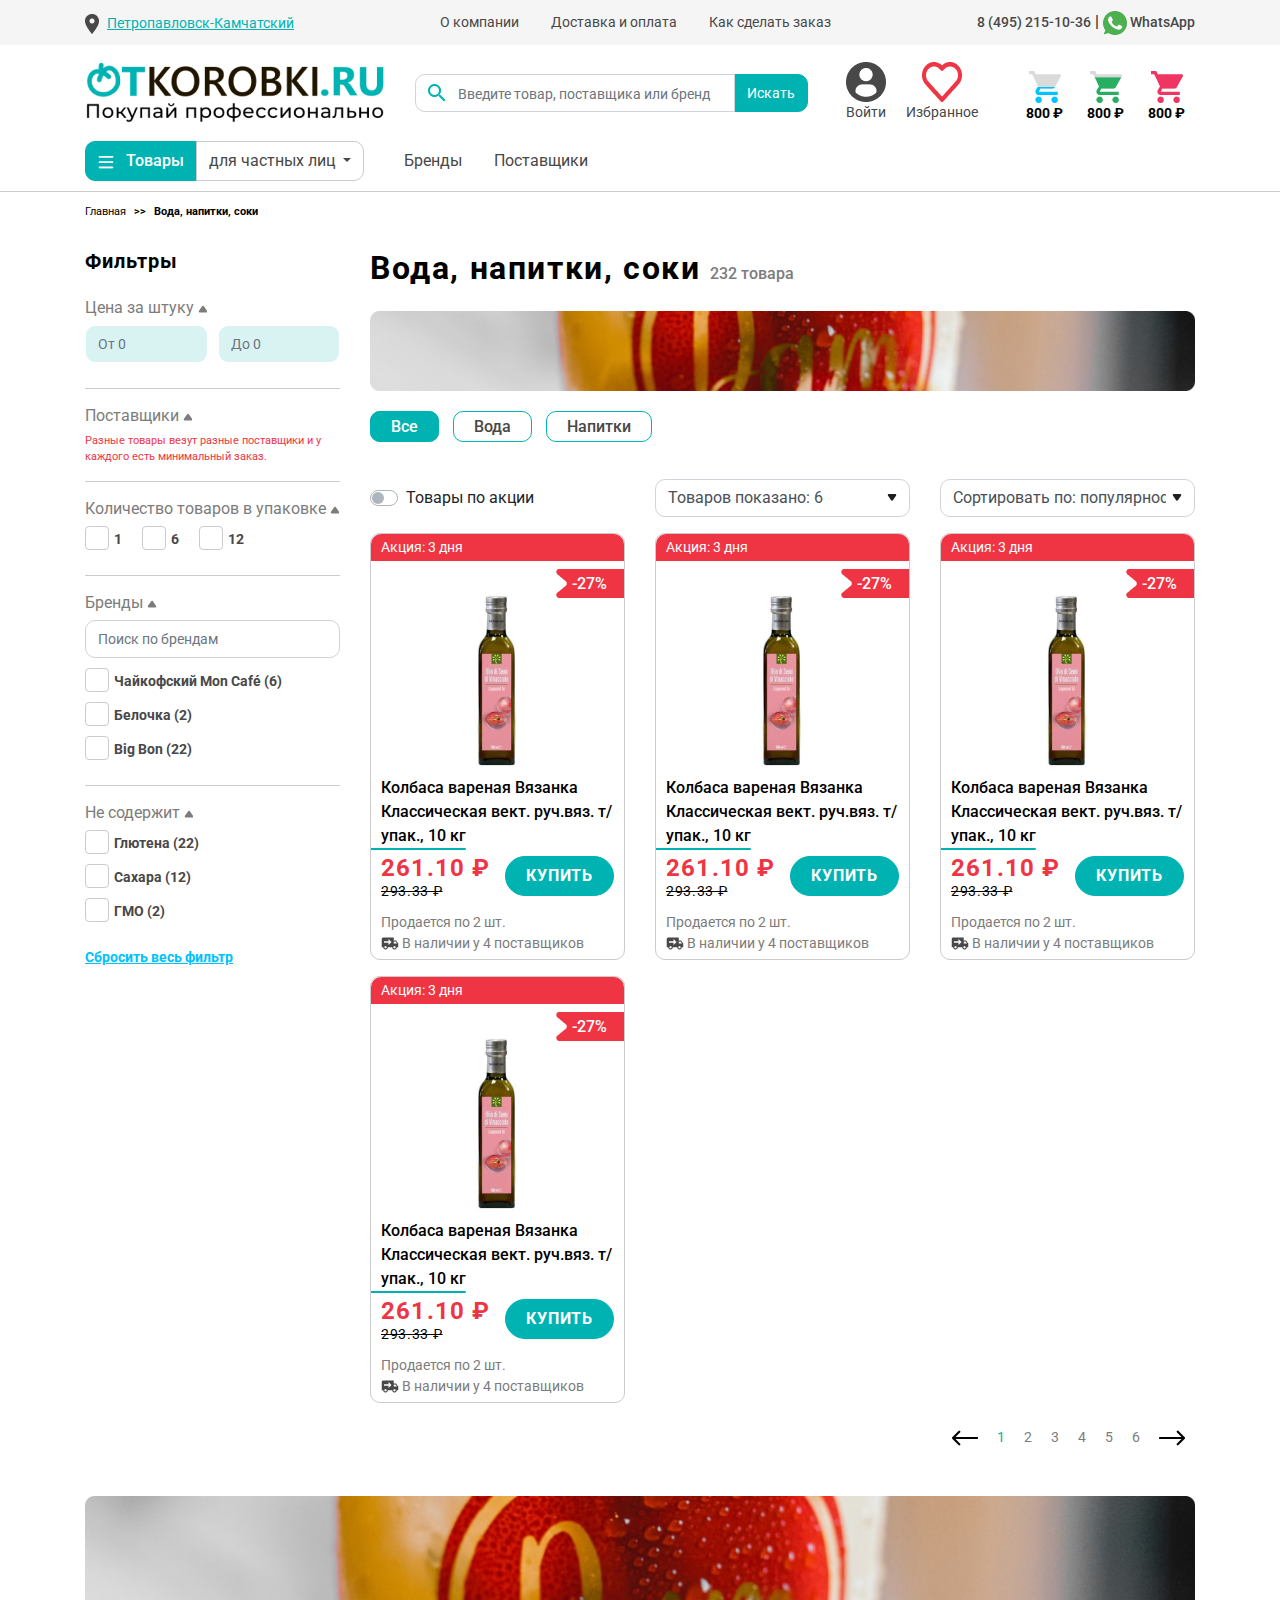
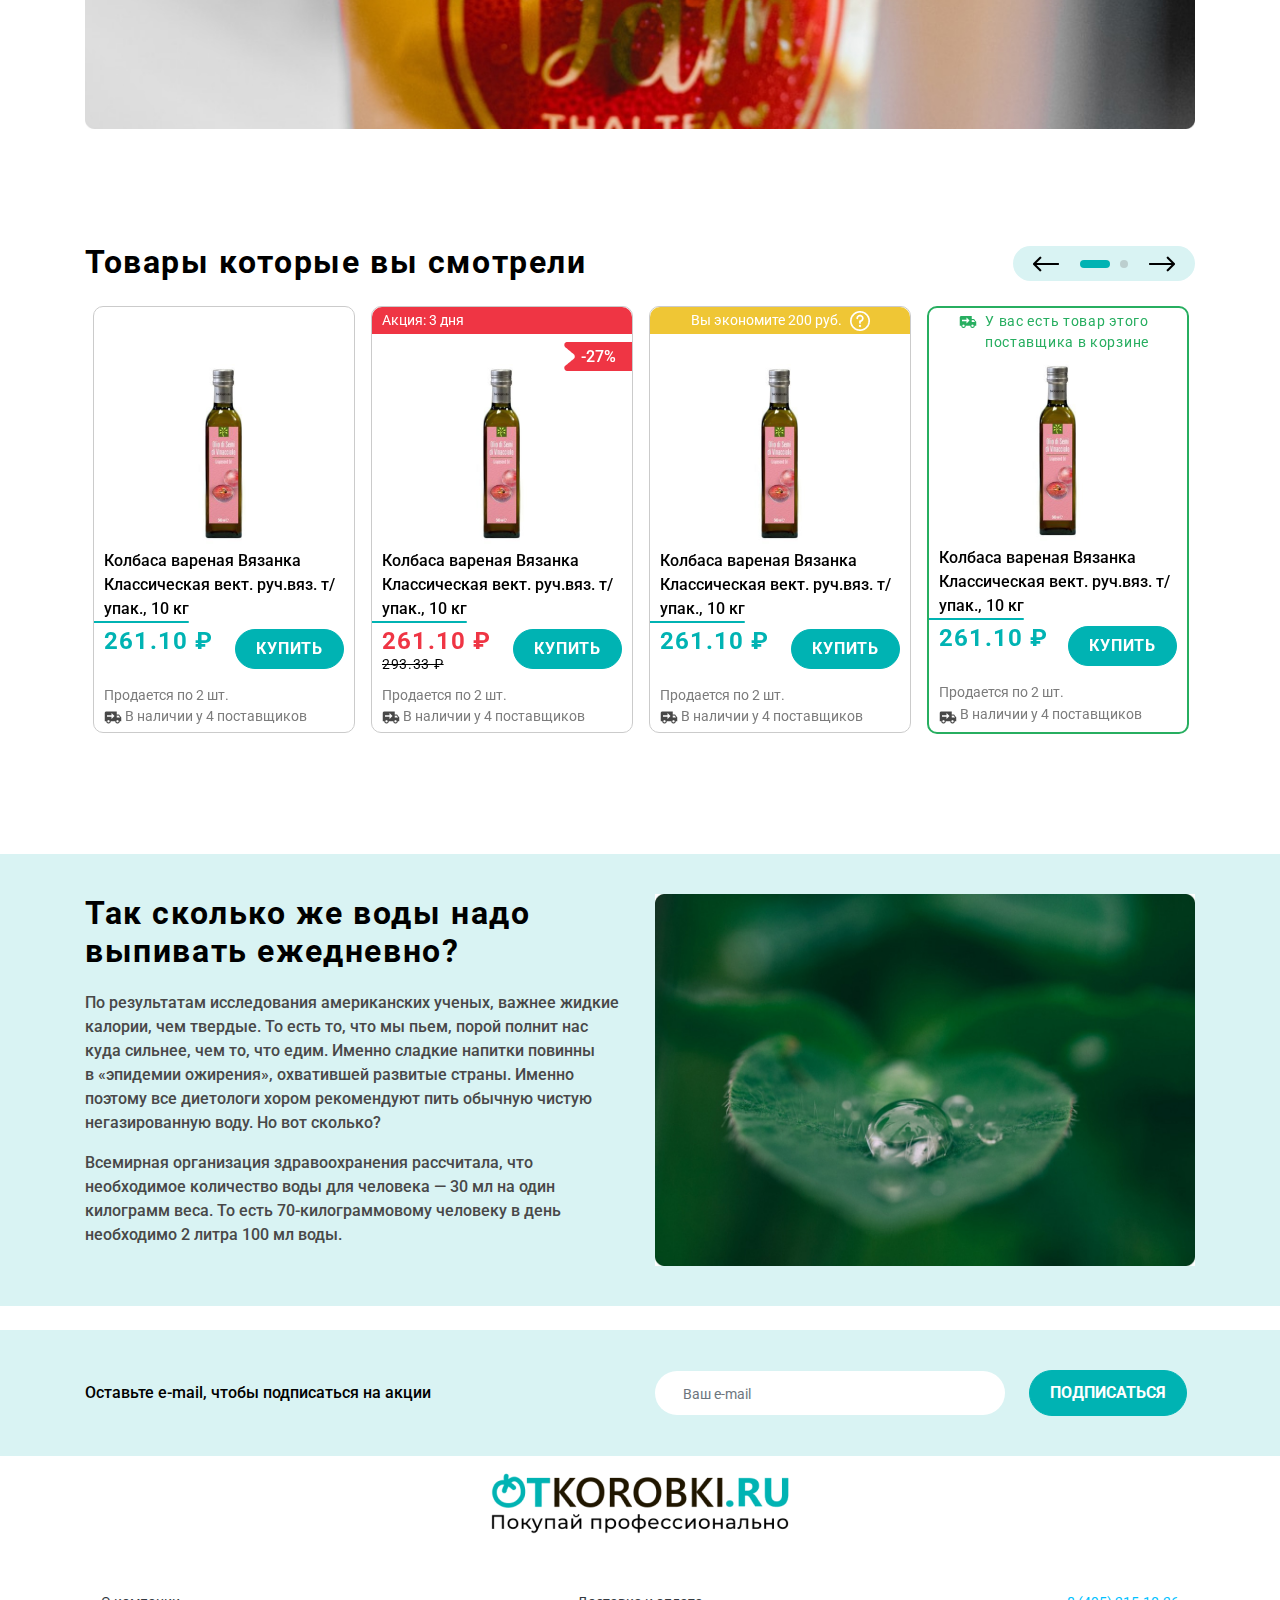
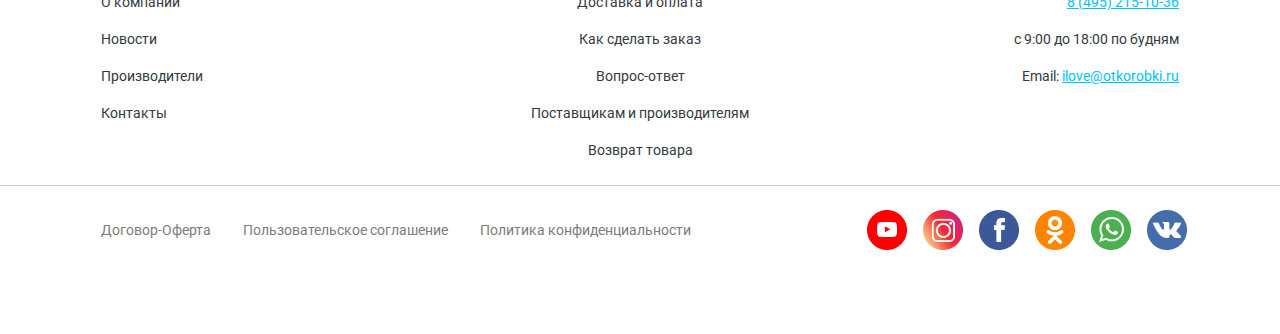
==== commit 7524cb80: "pravki" ====
--- a/category.html
+++ b/category.html
@@ -396,6 +396,7 @@
 
                     </div>
                 </div>
+                
                 <div class="col-12 col-lg-9">
                     
                     <div class="row">
--- a/css/style.css
+++ b/css/style.css
@@ -343,10 +343,11 @@
 }
 
 .cart-block {
+    display: inline-block;
+    position: relative;
     background-color: transparent;
-    padding: 10px 10px 0 10px;
+    padding: 10px 0 0 0;
     border-radius: 10px;
-    ;
 }
 
 .cart-block:hover {
@@ -361,6 +362,20 @@
     font-weight: bold;
     text-decoration: none;
     margin: 0 10px;
+}
+.cart-block .more-cart {
+    position: absolute;
+    right: -30px;
+    top: 25%;
+    width: 30px;
+    height: 30px;
+    border-radius: 50%;
+    background-color: var(--red);
+    color: #fff;
+    font-weight: 500;
+    font-size: 1rem;
+    line-height: 30px;
+    text-align: center;
 }
 
 
@@ -411,8 +426,17 @@
     font-size: 1rem;
     text-decoration: none;
 }
-
 .header-nav>.nav .nav-link:hover {
+    color: var(--main);
+}
+
+.header-nav>.other-nav .nav-link {
+    color: var(--light);
+    font-size: 1rem;
+    text-decoration: none;
+}
+
+.header-nav>.other-nav .nav-link:hover {
     color: var(--main);
 }
 
@@ -631,6 +655,12 @@
 .footer .footer-bottom .social-icons .nav-link {
     padding: .5rem .5rem;
 }
+.footer .copy {
+    color: #000;
+    font-size: 0.875rem;
+    font-weight: bold;
+    padding: 0.5rem 1rem;
+}
 
 
 /* **************** */
@@ -649,6 +679,7 @@
 }
 
 .main-slider .slider-content .title span {
+    font-size: 2.375rem;
     color: var(--main);
 }
 
@@ -1820,6 +1851,9 @@
     .main-slider .slider-content .title {
         font-size: 1.3125rem;
     }
+    .main-slider .slider-content .title span {
+        font-size: 1.3125rem;
+    }
     .main-slider .slider-content .text1 {
         font-size: 1rem;
     }
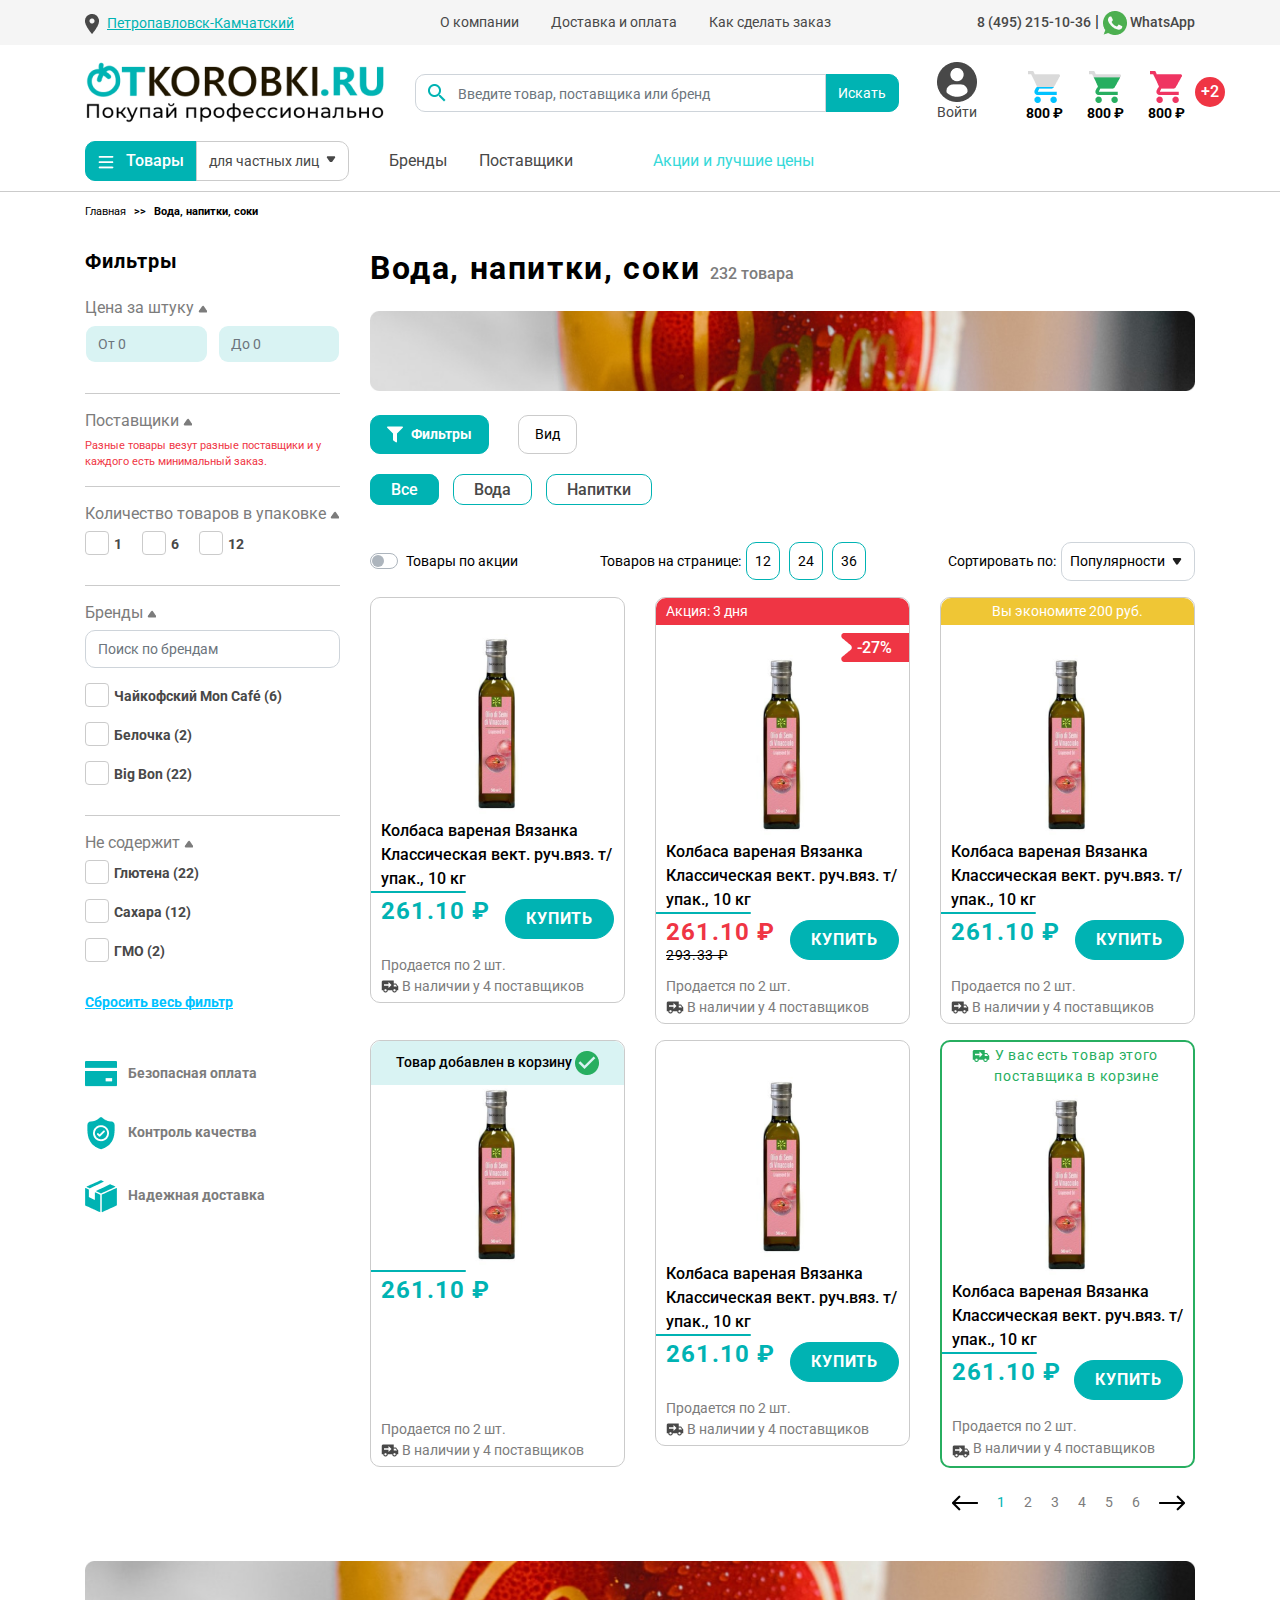
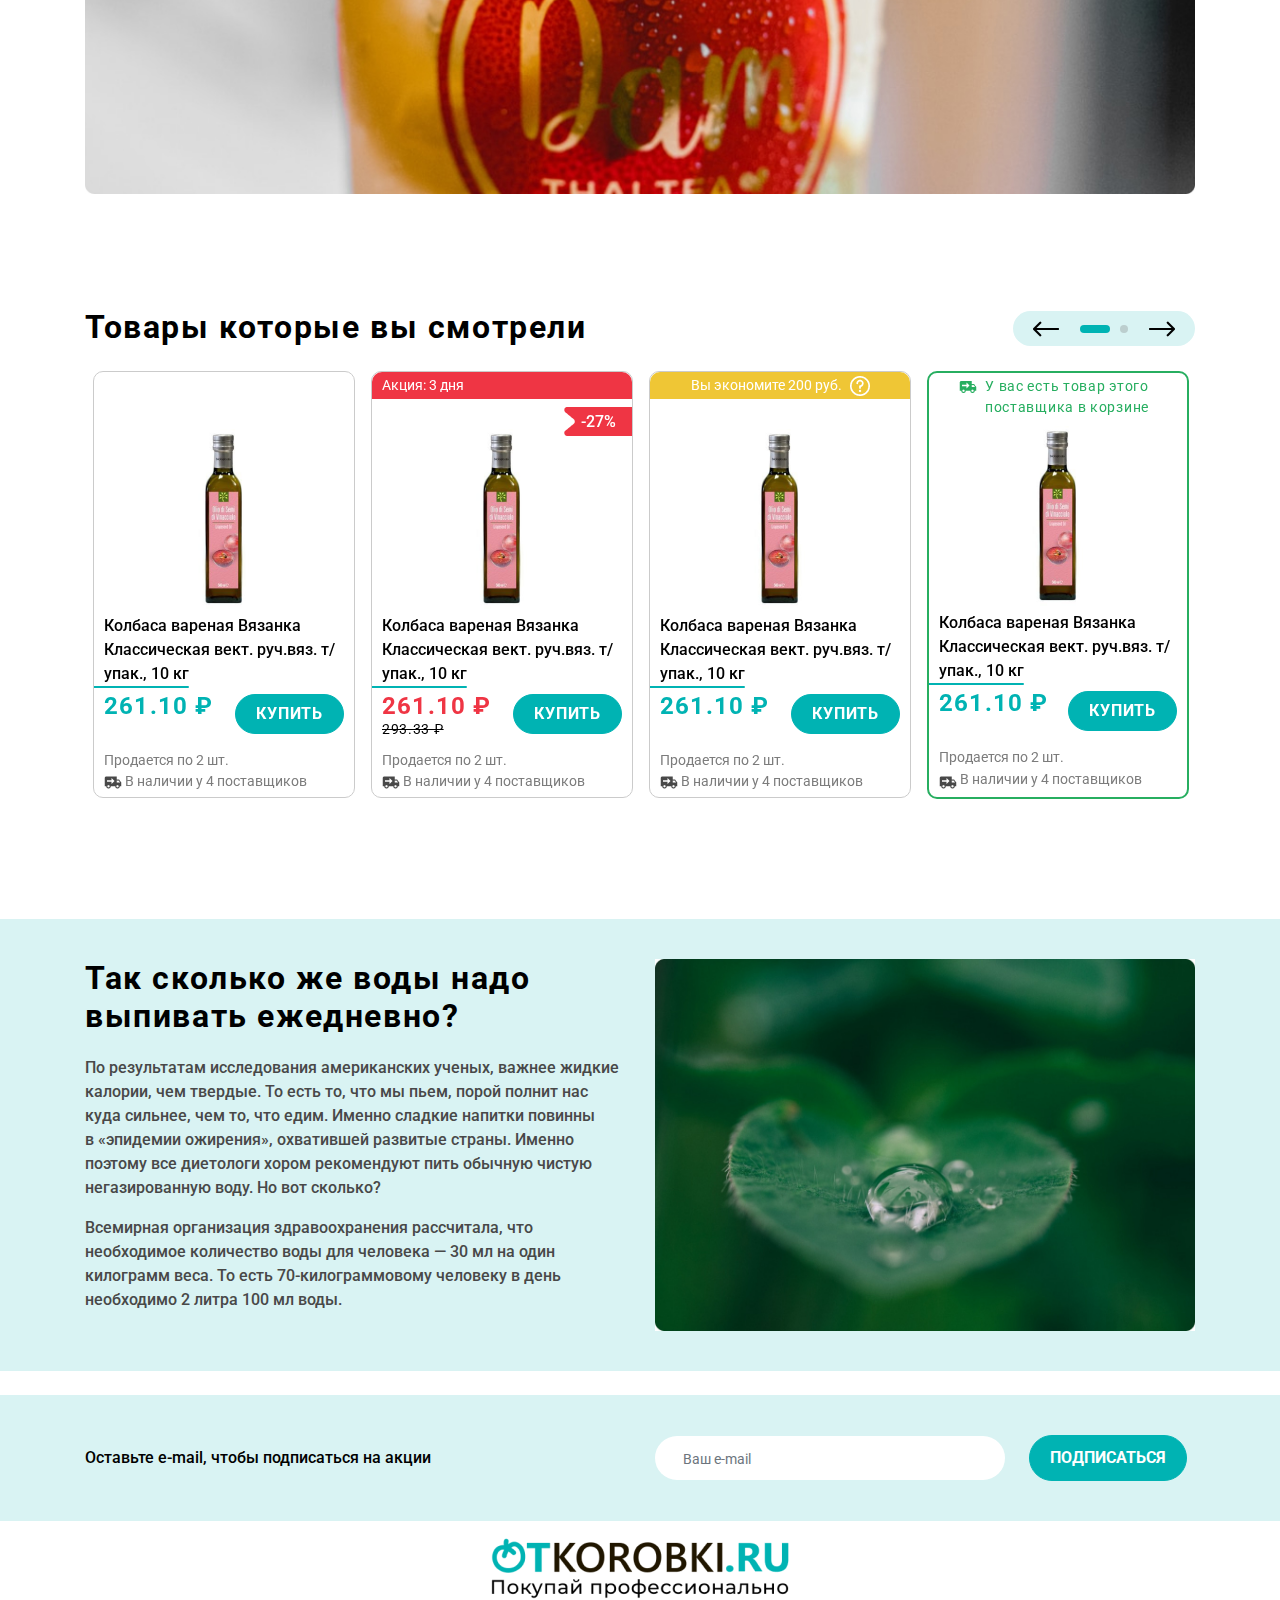
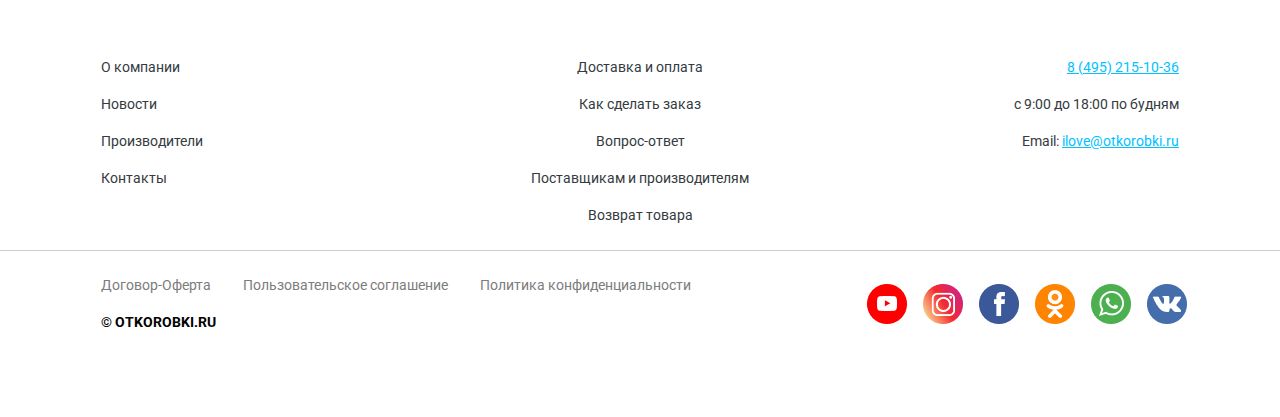
==== commit 9afcfcdc: "main, category" ====
--- a/category.html
+++ b/category.html
@@ -30,8 +30,8 @@
                         <div class="col-12">
                             <div class="mobile-top-menu py-2">
                                 <a href="/"><img src="img/mob_logo.png" alt=""></a>
-                                <a href="#" class="mobile-searsh-toggle"><img src="img/search_ico.png" alt=""></a>
-                                <a href="#"><img src="img/mob_cart.png" alt=""></a>
+                                <a href="javascript:;" class="mobile-searsh-toggle"><img src="img/search_ico.png" alt=""></a>
+                                <a href="javascript:;" class="cart-link"><img src="img/mob_cart.png" alt=""></a>
                                 <a class="toggle-button" href="#"><img src="img/burger.png" alt=""></a>                                
                             </div>
                             <div class="mobile-search py-2">
@@ -54,7 +54,7 @@
                 <div class="container">
                     <div class="row d-flex justify-content-between align-items-center">
                         <div class="col-auto">
-                            <a href="#" class="city-choice">
+                            <a href="#" class="city-choice" data-toggle="modal" data-target="#city-choice">
                                 <img src="img/place_ico.png" alt=""><span>Петропавловск-Камчатский</span>
                             </a>
                         </div>
@@ -101,27 +101,29 @@
                                 <img src="img/user_ico.png" alt="">
                                 <div>Войти</div>
                             </a>
-                            <a href="#">
+                            <!-- <a href="#">
                                 <img src="img/favorites_ico.png" alt="">
                                 <div>Избранное</div>
-                            </a>
+                            </a> -->
                             
                         </div>
                     </div>
-                    <div class="col-auto">
+                    <div class="col-auto" style="min-width: 210px;text-align: center;">
                         <div class="cart-block">
-                            <a href="#">
+                            <div class="cart-item">
                                 <img src="img/cart_1.png" alt="">
-                                <div>800 &#8381;</div>
-                            </a>
-                            <a href="#">
+                                <div class="total-price">800 &#8381;</div>
+                            </div>
+                            
+                            <div class="cart-item">
                                 <img src="img/cart_2.png" alt="">
-                                <div>800 &#8381;</div>
-                            </a>
-                            <a href="#">
+                                <div class="total-price">800 &#8381;</div>
+                            </div>
+                            <div class="cart-item">
                                 <img src="img/cart_3.png" alt="">
-                                <div>800 &#8381;</div>
-                            </a>
+                                <div class="total-price">800 &#8381;</div>
+                            </div>
+                            <div class="more-cart">+2</div>
                         </div>
                     </div>
                 </div>
@@ -143,16 +145,21 @@
                                     </div>
                                 </div>
                             </div>
-                            <div class="nav">
+                            <div class="nav mr-5">
                                 <a href="#" class="nav-link">Бренды</a>
                                 <a href="#" class="nav-link">Поставщики</a>
+                            </div>
+
+                            <div class="other-nav">
+                                <a href="#" class="nav-link">Акции и лучшие цены</a>
                             </div>
                         </div>
  
                         <div class="main-menu" id="main-menu">
                             <a href="#" class="btn my-3 ml-2">Выбрать поставщика</a>
                             <ul>
-                                <li class="active"><a href="#"><img src="img/menu-ico/voda.png" alt=""><span>Бакалея</span></a>
+                                <li class="active">
+                                    <a href="#"><img src="img/menu-ico/carbon_wheat.svg" alt=""><span>Бакалея</span></a>
                                     <ul>
                                         <li><a href="#"><b>Азиатская кухня</b></a></li> 
                                         <li><a href="#">Кетчуп, майонез, соусы, сиропы</a></li> 
@@ -176,98 +183,98 @@
                                         <img class="img-fluid" src="img/menu_banner.jpg" alt="">
                                     </a>
                                 </li> 
-                                <li><a href="#"><img src="img/menu-ico/voda.png" alt=""><span>Вода, напитки, соки</span></a>
+                                <li><a href="#"><img src="img/menu-ico/ic_sharp-local-drink.svg" alt=""><span>Вода, напитки, соки</span></a>
                                     <ul>
                                         <li><a href="#">Минеральная вода</a></li> 
                                         <li><a href="#">Напитки, лимонады, квас</a></li> 
                                         <li><a href="#">Соки, нектары, морсы, компоты</a></li>
                                     </ul>
                                 </li> 
-                                <li><a href="#"><img src="img/menu-ico/voda.png" alt=""><span>Детское питание и товары для детей</span></a>
+                                <li><a href="#"><img src="img/menu-ico/uil_kid.svg" alt=""><span>Детское питание и товары для детей</span></a>
                                     <ul>
                                         <li><a href="#">Детская косметика и гигиена</a></li> 
                                         <li><a href="#">Детские молочные продукты</a></li> 
                                         <li><a href="#">Детские смеси</a></li>
                                     </ul>
                                 </li> 
-                                <li><a href="#"><img src="img/menu-ico/voda.png" alt=""><span>Замороженные продукты</span></a>
+                                <li><a href="#"><img src="img/menu-ico/uil_kid.svg" alt=""><span>Замороженные продукты</span></a>
                                     <ul>
                                         <li><a href="#">Вареники, блинчики</a></li> 
                                         <li><a href="#">Готовые замороженные блюда</a></li> 
                                         <li><a href="#">Замороженные десерты</a></li>
                                     </ul>
                                 </li> 
-                                <li><a href="#"><img src="img/menu-ico/voda.png" alt=""><span>Кондитерские изделия</span></a>
+                                <li><a href="#"><img src="img/menu-ico/uil_kid.svg" alt=""><span>Кондитерские изделия</span></a>
                                     <ul>
                                         <li><a href="#">Баранки, соломка, сушки, сухари, хлебцы</a></li> 
                                         <li><a href="#">Батончики, снеки</a></li> 
                                         <li><a href="#">Вафли, пряники, печенье, крекер</a></li>
                                     </ul>
                                 </li> 
-                                <li><a href="#"><img src="img/menu-ico/voda.png" alt=""><span>Консервация</span></a>
+                                <li><a href="#"><img src="img/menu-ico/uil_kid.svg" alt=""><span>Консервация</span></a>
                                     <ul>
                                         <li><a href="#">Баранки, соломка, сушки, сухари, хлебцы</a></li> 
                                         <li><a href="#">Батончики, снеки</a></li> 
                                         <li><a href="#">Вафли, пряники, печенье, крекер</a></li>
                                     </ul>
                                 </li> 
-                                <li><a href="#"><img src="img/menu-ico/voda.png" alt=""><span>Молочные продкуты, сыры, яйца</span></a>
+                                <li><a href="#"><img src="img/menu-ico/uil_kid.svg" alt=""><span>Молочные продкуты, сыры, яйца</span></a>
                                     <ul>
                                         <li><a href="#">Баранки, соломка, сушки, сухари, хлебцы</a></li> 
                                         <li><a href="#">Батончики, снеки</a></li> 
                                         <li><a href="#">Вафли, пряники, печенье, крекер</a></li>
                                     </ul>
                                 </li> 
-                                <li><a href="#"><img src="img/menu-ico/voda.png" alt=""><span>Мясо, птица, рыба, гастрономия</span></a>
+                                <li><a href="#"><img src="img/menu-ico/uil_kid.svg" alt=""><span>Мясо, птица, рыба, гастрономия</span></a>
                                     <ul>
                                         <li><a href="#">Баранки, соломка, сушки, сухари, хлебцы</a></li> 
                                         <li><a href="#">Батончики, снеки</a></li> 
                                         <li><a href="#">Вафли, пряники, печенье, крекер</a></li>
                                     </ul>
                                 </li> 
-                                <li><a href="#"><img src="img/menu-ico/voda.png" alt=""><span>Кондитерские изделия</span></a>
+                                <li><a href="#"><img src="img/menu-ico/uil_kid.svg" alt=""><span>Кондитерские изделия</span></a>
                                     <ul>
                                         <li><a href="#">Баранки, соломка, сушки, сухари, хлебцы</a></li> 
                                         <li><a href="#">Батончики, снеки</a></li> 
                                         <li><a href="#">Вафли, пряники, печенье, крекер</a></li>
                                     </ul>
                                 </li> 
-                                <li><a href="#"><img src="img/menu-ico/voda.png" alt=""><span>Овощи, фрукты, зелень</span></a>
+                                <li><a href="#"><img src="img/menu-ico/uil_kid.svg" alt=""><span>Овощи, фрукты, зелень</span></a>
                                     <ul>
                                         <li><a href="#">Баранки, соломка, сушки, сухари, хлебцы</a></li> 
                                         <li><a href="#">Батончики, снеки</a></li> 
                                         <li><a href="#">Вафли, пряники, печенье, крекер</a></li>
                                     </ul>
                                 </li> 
-                                <li><a href="#"><img src="img/menu-ico/voda.png" alt=""><span>Товары для дома</span></a>
+                                <li><a href="#"><img src="img/menu-ico/uil_kid.svg" alt=""><span>Товары для дома</span></a>
                                     <ul>
                                         <li><a href="#">Баранки, соломка, сушки, сухари, хлебцы</a></li> 
                                         <li><a href="#">Батончики, снеки</a></li> 
                                         <li><a href="#">Вафли, пряники, печенье, крекер</a></li>
                                     </ul>
                                 </li> 
-                                <li><a href="#"><img src="img/menu-ico/voda.png" alt=""><span>Чай, кофе, какао</span></a>
+                                <li><a href="#"><img src="img/menu-ico/uil_kid.svg" alt=""><span>Чай, кофе, какао</span></a>
                                     <ul>
                                         <li><a href="#">Баранки, соломка, сушки, сухари, хлебцы</a></li> 
                                         <li><a href="#">Батончики, снеки</a></li> 
                                         <li><a href="#">Вафли, пряники, печенье, крекер</a></li>
                                     </ul>
                                 </li> 
-                                <li><a href="#"><img src="img/menu-ico/voda.png" alt=""><span>Для офисов</span></a>
+                                <li><a href="#"><img src="img/menu-ico/uil_kid.svg" alt=""><span>Для офисов</span></a>
                                     <ul>
                                         <li><a href="#">Баранки, соломка, сушки, сухари, хлебцы</a></li> 
                                         <li><a href="#">Батончики, снеки</a></li> 
                                         <li><a href="#">Вафли, пряники, печенье, крекер</a></li>
                                     </ul>
                                 </li> 
-                                <li><a href="#"><img src="img/menu-ico/voda.png" alt=""><span>Для HoReCa</span></a>
+                                <li><a href="#"><img src="img/menu-ico/uil_kid.svg" alt=""><span>Для HoReCa</span></a>
                                     <ul>
                                         <li><a href="#">Баранки, соломка, сушки, сухари, хлебцы</a></li> 
                                         <li><a href="#">Батончики, снеки</a></li> 
                                         <li><a href="#">Вафли, пряники, печенье, крекер</a></li>
                                     </ul>
                                 </li> 
-                                <li><a href="#"><img src="img/menu-ico/voda.png" alt=""><span>Для магазинов</span></a>
+                                <li><a href="#"><img src="img/menu-ico/uil_kid.svg" alt=""><span>Для магазинов</span></a>
                                     <ul>
                                         <li><a href="#">Баранки, соломка, сушки, сухари, хлебцы</a></li> 
                                         <li><a href="#">Батончики, снеки</a></li> 
@@ -297,11 +304,11 @@
                 </div>
             </div>
             <div class="row">
-                <div class="col-12 col-lg-3" id="category-sidebar">
+                <div class="col-12 col-lg-3 d-none d-lg-block" id="category-sidebar">
                     
-                    <div class="d-lg-none">
+                    <!-- <div class="d-lg-none">
                         <button class="btn btn-primary toggle-filters" data-toggle="collapse" href="#sidebar-filters-block">Фильтры</button>
-                    </div>
+                    </div> -->
 
                     <div class="sidebar-filters-block collapse show" id="sidebar-filters-block">
                         <h3 class="title">Фильтры</h3>
@@ -394,6 +401,12 @@
 
                         <a class="filter-reset" href="#">Сбросить весь фильтр</a>
 
+                        <div class="utp-block mt-5">
+                            <div><img src="img/utp_detail_1.png" alt=""> Безопасная оплата</div>
+                            <div><img src="img/utp_detail_2.png" alt=""> Контроль качества</div>
+                            <div><img src="img/utp_detail_3.png" alt=""> Надежная доставка</div>
+                        </div>
+
                     </div>
                 </div>
                 
@@ -406,7 +419,12 @@
                                 <img class="img-fluid" src="img/cat_top_banner.jpg" alt="">
                             </a>
 
-                            <div class="tags-block my-4 d-none d-lg-block">
+                            <div class="control-block my-4">
+                                <button class="btn filters-link"><img src="img/filter_img.svg" alt="">Фильтры</button>
+                                <button class="btn view-link">Вид</button>
+                            </div>
+
+                            <div class="tags-block my-4">
                                 <a href="#" class="tag-item active">Все</a>
                                 <a href="#" class="tag-item">Вода</a>
                                 <a href="#" class="tag-item">Напитки</a>
@@ -414,28 +432,29 @@
                         </div>
                     </div>
 
-                    <div class="card-filters-block">
-                        <div class="row align-items-center my-3">
-                            <div class="col-12 col-lg-4">
+                    <div class="card-filters-block d-none d-lg-block">
+                        <div class="row justify-content-between align-items-center my-3">
+                            <div class="col-12 col-lg-auto">
                                 <div class="custom-control custom-switch">
                                     <input type="checkbox" class="custom-control-input" id="customSwitch1">
-                                    <label class="custom-control-label" for="customSwitch1">Товары по акции</label>
-                                </div>
-                            </div>
-                            <div class="col-12 col-lg-4">
+                                    <label class="custom-control-label card-filters-label" for="customSwitch1">Товары по акции</label>
+                                </div>
+                            </div>
+                            <div class="col-12 col-lg-auto d-flex align-items-center">
+                                <div class="card-filters-label">Товаров на странице:</div>
+                                <div class="quantity-goods-block">
+                                    <a href="#" class="quantity">12</a>
+                                    <a href="#" class="quantity">24</a>
+                                    <a href="#" class="quantity">36</a>
+                                </div>
+                            </div>
+                            <div class="col-12 col-lg-auto d-flex align-items-center">
+                                <div class="card-filters-label">Сортировать по:</div>
                                 <select class="custom-select">
-                                    <option selected>Товаров показано: 6</option>
-                                    <option value="1">One</option>
-                                    <option value="2">Two</option>
-                                    <option value="3">Three</option>
-                                </select>
-                            </div>
-                            <div class="col-12 col-lg-4">
-                                <select class="custom-select">
-                                    <option selected>Сортировать по: популярности</option>
-                                    <option value="1">One</option>
-                                    <option value="2">Two</option>
-                                    <option value="3">Three</option>
+                                    <option value="1" selected>Популярности</option>
+                                    <option value="2">Сначала дешевле</option>
+                                    <option value="3">Сначала дороже</option>
+                                    <option value="4">По алфавиту</option>
                                 </select>                                
                             </div>
                         </div>
@@ -443,11 +462,8 @@
 
                     <div class="row product-grid">
                         <div class="col-6 col-lg-4">
-                            <div class="card card-product action">
-                                <div class="percent-badge">-27%</div>
-                                <div class="card-header">
-                                    Акция: 3 дня
-                                </div>
+                            <div class="card card-product">
+                                <div class="card-header"></div>
                                 <a class="img-link" href="#"><img src="img/image4.png" class="card-img-top" alt=""></a>
                                 <div class="card-body">
                                     <a href="#" class="card-title">Колбаса вареная Вязанка Классическая вект. руч.вяз. т/упак., 10 кг</a>
@@ -491,10 +507,9 @@
                             </div>                             
                         </div>
                         <div class="col-6 col-lg-4">
-                            <div class="card card-product action">
-                                <div class="percent-badge">-27%</div>
+                            <div class="card card-product info">
                                 <div class="card-header">
-                                    Акция: 3 дня
+                                    Вы экономите 200 руб.
                                 </div>
                                 <a class="img-link" href="#"><img src="img/image4.png" class="card-img-top" alt=""></a>
                                 <div class="card-body">
@@ -515,10 +530,53 @@
                             </div>                             
                         </div>
                         <div class="col-6 col-lg-4">
-                            <div class="card card-product action">
-                                <div class="percent-badge">-27%</div>
+                            <div class="card card-product add-card">
                                 <div class="card-header">
-                                    Акция: 3 дня
+                                    Товар добавлен в корзину <img src="img/green_check.png" alt="">
+                                </div>
+                                <a class="img-link" href="#"><img src="img/image4.png" class="card-img-top" alt=""></a>
+                                <div class="card-body">
+                                    <a href="#" class="card-title">Колбаса вареная Вязанка Классическая вект. руч.вяз. т/упак., 10 кг</a>
+                                    <div class="separator"></div>
+                                    <div class="buy-block">
+                                        <div class="price-block">
+                                            <div class="price">261.10 &#8381;</div>                                                
+                                            <div class="old-price">293.33 &#8381;</div>
+                                        </div>
+                                        <button class="btn btn-buy">Купить</button>
+                                    </div>
+                                </div>
+                                <div class="card-footer">
+                                    <div class="text-sold-by">Продается по 2 шт.</div>
+                                    <div class="text-availability"><img src="img/mdi_truck-delivery.png" alt=""> В наличии у 4 поставщиков</div>                                    
+                                </div>
+                            </div>                             
+                        </div>
+                        <div class="col-6 col-lg-4">
+                            <div class="card card-product">
+                                <div class="card-header"></div>
+                                <a class="img-link" href="#"><img src="img/image4.png" class="card-img-top" alt=""></a>
+                                <div class="card-body">
+                                    <a href="#" class="card-title">Колбаса вареная Вязанка Классическая вект. руч.вяз. т/упак., 10 кг</a>
+                                    <div class="separator"></div>
+                                    <div class="buy-block">
+                                        <div class="price-block">
+                                            <div class="price">261.10 &#8381;</div>                                                
+                                            <div class="old-price">293.33 &#8381;</div>
+                                        </div>
+                                        <button class="btn btn-buy">Купить</button>
+                                    </div>
+                                </div>
+                                <div class="card-footer">
+                                    <div class="text-sold-by">Продается по 2 шт.</div>
+                                    <div class="text-availability"><img src="img/mdi_truck-delivery.png" alt=""> В наличии у 4 поставщиков</div>                                    
+                                </div>
+                            </div>                             
+                        </div>
+                        <div class="col-6 col-lg-4">
+                            <div class="card card-product in-card">
+                                <div class="card-header">
+                                    <img src="img/green_car.png" alt=""><span>У вас есть товар этого поставщика в корзине</span>
                                 </div>
                                 <a class="img-link" href="#"><img src="img/image4.png" class="card-img-top" alt=""></a>
                                 <div class="card-body">
@@ -797,7 +855,9 @@
                             <a class="nav-link" href="#">Договор-Оферта</a>
                             <a class="nav-link" href="#">Пользовательское соглашение</a>
                             <a class="nav-link" href="#">Политика конфиденциальности</a>
+                            
                         </nav>
+                        <div class="copy">&copy; OTKOROBKI.RU</div>
                     </div>
                     <div class="col-auto">
                         <nav class="nav social-icons">
--- a/css/style.css
+++ b/css/style.css
@@ -252,19 +252,31 @@
 
 .mm-spn a,
 .mm-spn span {
+    display: flex;
+    align-items: flex-start;
     color: var(--black-gray);
     font-size: 1rem;
     font-weight: 500;
     padding-right: 40px!important;
+    padding-left: 10px;
+}
+.mm-spn span>img,
+.mm-spn a>img {
+    padding-right: 5px;
+}
+
+#mob-catalog-menu ul li:before {
+    z-index: 1;
+    display: none;
+}
+#mob-catalog-menu ul li ul li:before {
+    z-index: 2;
+    display: block;
 }
 
 
 /* ************* */
-
-
 /* header styles */
-
-
 /* ************* */
 
 .header {
@@ -354,15 +366,140 @@
     background-color: var(--second);
 }
 
-.cart-block a {
+.cart-block .cart-item {
+    position: relative;
     display: inline-block;
     text-align: center;
-    font-size: 0.875rem;
-    color: #000;
-    font-weight: bold;
-    text-decoration: none;
     margin: 0 10px;
 }
+.cart-block .cart-item>.total-price {
+    font-size: 0.875rem;
+    color: #000;
+    font-weight: bold;
+    text-decoration: none;
+}
+
+/* add card message */
+.add-cart-message {
+    position: absolute;
+    top: 140px;
+    right: 180px;
+    width: 385px;
+    z-index: 1;
+}
+
+.add-cart-message.arrow-top {
+    margin-top: 40px;
+}
+.add-cart-message.arrow-top:after {
+    content: " ";
+    position: absolute;
+    right: 30px;
+    top: -15px;
+    border-top: none;
+    border-right: 15px solid transparent;
+    border-left: 15px solid transparent;
+    border-bottom: 15px solid var(--main);
+}
+
+.add-cart-message .add-cart-message-header {
+    background-color: var(--main);
+    color: #fff;
+    font-size: 0.875rem;
+    font-weight: bold;
+    padding: 10px;
+    text-align: left;
+    position: relative;
+    border-top-left-radius: 10px;
+    border-top-right-radius: 10px;
+}
+.add-cart-message .add-cart-message-header .close {
+    position: absolute;
+    right: 10px;
+    top: 10px;
+    background: url(../img/close_white.png);
+    width: 16px;
+    height: 16px;
+    cursor: pointer;
+}
+
+.add-cart-message .add-cart-message-body {
+    background-color: #fff;
+    color: #000;
+    font-size: 0.875rem;
+    padding: 10px;
+    border: 1px solid var(--border);
+    border-bottom-left-radius: 10px;
+    border-bottom-right-radius: 10px;
+}
+.add-cart-message .add-cart-message-body .product-add-item {
+    text-align: left;
+    border-bottom: 1px solid var(--border);
+    padding: 10px 0;
+}
+.add-cart-message .add-cart-message-body .product-add-item .name {
+    color: #000;
+    font-size: 0.875rem;
+    font-weight: bold;
+    margin-bottom: 10px;
+}
+.add-cart-message .add-cart-message-body .product-add-item .price {
+    color: var(--main);
+    font-size: 1.25rem;
+    font-weight: bold;
+}
+.add-cart-message .add-cart-message-body .seller-progress-block {
+    text-align: left;
+    padding: 10px 0;
+}
+.add-cart-message .add-cart-message-body .seller-progress-block .progress-block  {
+    display: flex;
+    align-items: center;
+    padding: 5px 0;
+}
+.add-cart-message .add-cart-message-body .seller-progress-block .progress {
+    width: 100%;
+    height: 5px;
+}
+.add-cart-message .add-cart-message-body .seller-progress-block .progress .progress-bar {
+    background-color: var(--red);
+}
+.add-cart-message .add-cart-message-body .seller-progress-block .progress-price  {
+    width: 80px;
+    text-align: right;
+    color: var(--gray);
+    font-size: 0.6875rem;
+}
+.add-cart-message .add-cart-message-body .seller-progress-block .seller-link {
+    font-size: 0.875rem;
+}
+.add-cart-message .add-cart-message-body .seller-progress-block .min-order-message {
+    font-size: 0.6875rem;
+}
+@media (max-width: 575px) {
+    .add-cart-message {
+        position: fixed;
+        top: unset;
+        bottom: 0;
+        right: 0;
+        left: 0;
+        width: 100%;
+        border: 1px solid var(--border);
+        border-radius: 0;
+        z-index: 1;
+    }    
+    .add-cart-message.arrow-top:after {
+        display: none;
+    }
+    .add-cart-message .add-cart-message-header {
+        border-radius: 0;
+    }
+    .add-cart-message .add-cart-message-body {
+        border-radius: 0;
+    }
+}
+
+
 .cart-block .more-cart {
     position: absolute;
     right: -30px;
@@ -379,8 +516,34 @@
 }
 
 
+/* city choice modal */
+#city-choice .city-list {
+    padding: 0;
+    list-style: none;
+    column-count: 3;
+}
+#city-choice .city-list li a {
+    display: inline-block;
+    color: var(--main);
+    font-size: 0.875rem;
+    line-height: 135%;
+    text-decoration: none;
+    margin-bottom: 5px;
+}
+#city-choice .more {
+    display: inline-block;
+    color: var(--link);
+    font-size: 0.875rem;
+    font-weight: bold;
+    line-height: 135%;
+    margin-bottom: 20px;
+}
+#collapseCity {
+    border-top: 1px solid var(--border);
+    padding-top: 20px;
+}
+
 /* header navigation */
-
 .header-nav>.btn-group>.btn {
     color: #fff;
     font-size: 1rem;
@@ -397,7 +560,7 @@
 
 .header-nav>.btn-group>.btn-group>.btn {
     color: var(--black-gray);
-    font-size: 1rem;
+    font-size: 0.875rem;
     text-decoration: none;
     background-color: transparent;
     border-color: var(--border);
@@ -420,6 +583,18 @@
     color: var(--main);
     background-color: transparent;
 }
+
+.dropdown-toggle::after {
+    display: inline-block;
+    margin-left: 0.255em;
+    vertical-align: 0.255em;
+    content: "";
+    border: none;
+    background: url(../img/select_ico_down.svg);
+    width: 10px;
+    height: 6px;
+}
+
 
 .header-nav>.nav .nav-link {
     color: var(--black-gray);
@@ -504,7 +679,6 @@
 #main-menu>ul>li>ul {
     position: absolute;
     left: 299px;
-    /*Set 1px less than menu width */
     top: -60px;
     width: calc(1110px - 300px);
     height: calc(100% + 68px);
@@ -517,14 +691,16 @@
 #main-menu>ul>li>.menu-banner {
     position: absolute;
     left: 299px;
-    /*Set 1px less than menu width */
-    bottom: 0;
+    bottom: -5px;
     width: calc(1110px - 300px);
     height: 80px;
-    display: block;
-    background-color: var(--second);
-}
-
+    padding: 0;
+    margin: 0;
+}
+#main-menu>ul>li>.menu-banner img {
+    padding: 0;
+    margin: 0;
+}
 #main-menu>ul>li>ul>li {
     display: inline-block;
 }
@@ -548,7 +724,7 @@
     font-weight: 500;
     color: var(--black-gray);
     text-decoration: none;
-    padding: 5px 10px;
+    padding: 7px 10px;
     /* margin-bottom: 10px; */
     align-items: flex-start;
 }
@@ -566,6 +742,9 @@
     background: var(--second);
 }
 
+#main-menu>ul>li>a:hover img {
+    filter: grayscale();
+}
 
 /* Sub Menu Styles */
 
@@ -629,11 +808,7 @@
 
 
 /* ************* */
-
-
 /* footer styles */
-
-
 /* ************* */
 
 .footer .footer-top .nav-link {
@@ -664,11 +839,7 @@
 
 
 /* **************** */
-
-
 /* main page styles */
-
-
 /* **************** */
 
 .main-slider .slider-content .title {
@@ -937,11 +1108,7 @@
 
 
 /* **************** */
-
-
 /* mini card styles */
-
-
 /* **************** */
 
 
@@ -1174,11 +1341,7 @@
 
 
 /* ********************* */
-
-
 /* offcanvas-cart styles */
-
-
 /* ********************* */
 
 .offcanvas-cart {
@@ -1195,7 +1358,11 @@
     flex-direction: column;
     justify-content: space-between;
 }
-
+@media (max-width: 575px) {
+    .offcanvas-cart {
+        width: 100%;
+    }
+}
 .offcanvas-cart .offcanvas-cart-header {
     position: relative;
     background-color: var(--main);
@@ -1243,6 +1410,24 @@
     color: var(--yellow);
 }
 
+.offcanvas-cart .provider-item .progress-block  {
+    display: flex;
+    align-items: center;
+    padding: 5px 0;
+}
+.offcanvas-cart .provider-item .progress {
+    width: 100%;
+    height: 5px;
+}
+.offcanvas-cart .provider-item .progress .progress-bar {
+    background-color: var(--red);
+}
+.offcanvas-cart .provider-item .progress-price {
+    width: 80px;
+    text-align: right;
+    color: var(--gray);
+    font-size: 0.6875rem;
+}
 .offcanvas-cart .offcanvas-cart-body .provider-link {
     font-size: 0.875rem;
     font-weight: bold;
@@ -1307,6 +1492,8 @@
 }
 
 .offcanvas-cart .offcanvas-cart-footer .footer-total {
+    color: #fff;
+    text-decoration: none;
     font-size: 1rem;
     font-weight: bold;
     letter-spacing: 0.05em;
@@ -1412,11 +1599,18 @@
 
 
 /* form styles elements */
-
-.custom-checkbox {
-    margin-bottom: 10px;
-}
-
+.form-control:focus {
+    border-color: var(--border);
+    box-shadow: none;
+}
+.custom-select:focus {
+    border-color: var(--border);
+    box-shadow: none;
+}
+.custom-control-input:focus~.custom-control-label::before {
+    border-color: var(--border)!important;
+    box-shadow: none;
+}
 .custom-checkbox .custom-control-label {
     color: var(--black-gray);
     font-size: 0.875rem;
@@ -1447,31 +1641,69 @@
     color: #fff;
     border-color: var(--border);
     background-color: transparent;
+    box-shadow: none;
 }
 
 .custom-checkbox .custom-control-input:checked~.custom-control-label::after {
     background-image: url(../img/checkbox_ico.svg);
 }
 
+/* tooltip */
+.tooltip {
+    background-color: #fff;
+    border: 1px solid rgba(124, 124, 124, 0.4);
+    border-radius: 10px;
+    padding: 5px;    
+}
+.tooltip .arrow {
+    display: none;
+}
+.tooltip .tooltip-inner {
+    background-color: #fff;    
+    color: #000;
+    font-size: 0.6875rem; 
+    line-height: 135%; 
+}
+.tooltip.show {
+    opacity: 1;
+}
+
+/* modal */
+.modal-header {
+    border-bottom: 1px solid transparent;
+}
+.modal-title {
+    font-size: 1.25rem;
+    letter-spacing: 0.05em;
+    color: #000;
+}
+.modal-content {
+    border-radius: 10px;
+}
+
+
+
+
 
 /* counters */
-
 .counter {
     display: inline-flex;
     align-items: center;
-    border: 1px solid var(--main);
+    border: 1px solid var(--border);
     border-radius: 100px;
     overflow: hidden;
+    font-size: 1rem;
+    font-weight: bold;
+    letter-spacing: 0.05em;
 }
 
 .counter .quantity-minus,
 .counter .quantity-plus {
-    background-color: var(--main);
-    color: #fff;
-    font-size: 1.25rem;
-    font-weight: bold;
-    padding: 5px 15px;
-    border: 1px solid transparent;
+    color: #000;
+    font-weight: bold;
+    padding: 4px 20px;
+    border: none;
+    background-color: #fff;
 }
 
 .counter .quantity-minus.active,
@@ -1487,29 +1719,28 @@
 .counter .quantity-plus {}
 
 .counter .count {
-    width: 50px;
+    width: 48px;
     text-align: center;
 }
 
 
 /* sm */
-
 .counter-sm {
     display: inline-flex;
     align-items: center;
-    border: 1px solid var(--main);
+    border: 1px solid var(--border);
     border-radius: 100px;
     overflow: hidden;
+    font-size: 0.875rem;
 }
 
 .counter-sm .quantity-minus,
 .counter-sm .quantity-plus {
-    background-color: var(--main);
-    color: #fff;
-    font-size: 1.25rem;
-    font-weight: bold;
-    padding: 0 10px;
-    border: 1px solid transparent;
+    color: #000;
+    font-weight: bold;
+    padding: 4px 10px;
+    border: none;
+    background-color: #fff;
 }
 
 .counter-sm .quantity-minus.active,
@@ -1864,11 +2095,7 @@
 
 
 /* ******************* */
-
-
 /* nav elements styles */
-
-
 /* ******************* */
 
 
@@ -1928,11 +2155,7 @@
 
 
 /* ****************** */
-
-
 /* brands page styles */
-
-
 /* ****************** */
 
 .filter-nav-block h3 {
@@ -1962,11 +2185,7 @@
 
 
 /* ******************** */
-
-
 /* category page styles */
-
-
 /* ******************** */
 
 
@@ -1984,10 +2203,12 @@
 }
 
 .sidebar-filters-block .filter-block .form-control {
-    margin-bottom: 10px;
+    margin-bottom: 15px;
     border-radius: 10px;
 }
-
+.sidebar-filters-block .filter-block .custom-control.custom-checkbox {
+    margin-bottom: 15px;
+}
 .sidebar-filters-block .filter-block .form-control.fill {
     border-color: transparent;
     background-color: var(--second);
@@ -2054,16 +2275,54 @@
     border-radius: 10px;
     margin-right: 10px;
 }
-
 .tags-block .tag-item:hover,
 .tags-block .tag-item.active {
     color: #fff;
     background-color: var(--main);
 }
+.control-block .filters-link {
+    color: #fff;
+    background-color: var(--main);
+    border: 1px solid var(--main);
+    font-size: 0.875rem;
+    font-weight: bold;
+    padding: 8px 16px;
+    border-radius: 10px;
+    margin-right: 25px;
+}
+.control-block .view-link {
+    color: #000;
+    border: 1px solid var(--border);
+    font-size: 0.875rem;
+    padding: 8px 16px;
+    border-radius: 10px;
+}
+
 
 .card-filters-block .custom-select {
     border-radius: 10px;
     background: #fff url(../img/select_ico.png) no-repeat right 0.75rem center/10px 7px;
+    color: #000;
+    font-size: 0.875rem;
+    padding: 8px;
+    height: auto;    
+}
+.card-filters-block .card-filters-label {
+    color: #000;
+    font-size: 0.875rem;
+    line-height: 135%;
+    white-space: nowrap;
+    padding-right: 5px;
+    line-height: 24px;
+}
+.card-filters-block .quantity-goods-block .quantity {
+    color: #000;
+    border: 1px solid var(--main);
+    border-radius: 10px;
+    font-size: 0.875rem;
+    padding: 10px 8px;
+    margin-right: 5px;
+    text-decoration: none;
 }
 
 .product-grid>div {
@@ -2123,11 +2382,7 @@
 
 
 /* ****************** */
-
-
 /* detail page styles */
-
-
 /* ****************** */
 
 h1.title {
@@ -2197,7 +2452,7 @@
 }
 
 .slider-nav .slick-prev,
-.slick-next {
+.slider-nav .slick-next {
     width: 26px;
     height: 16px;
 }
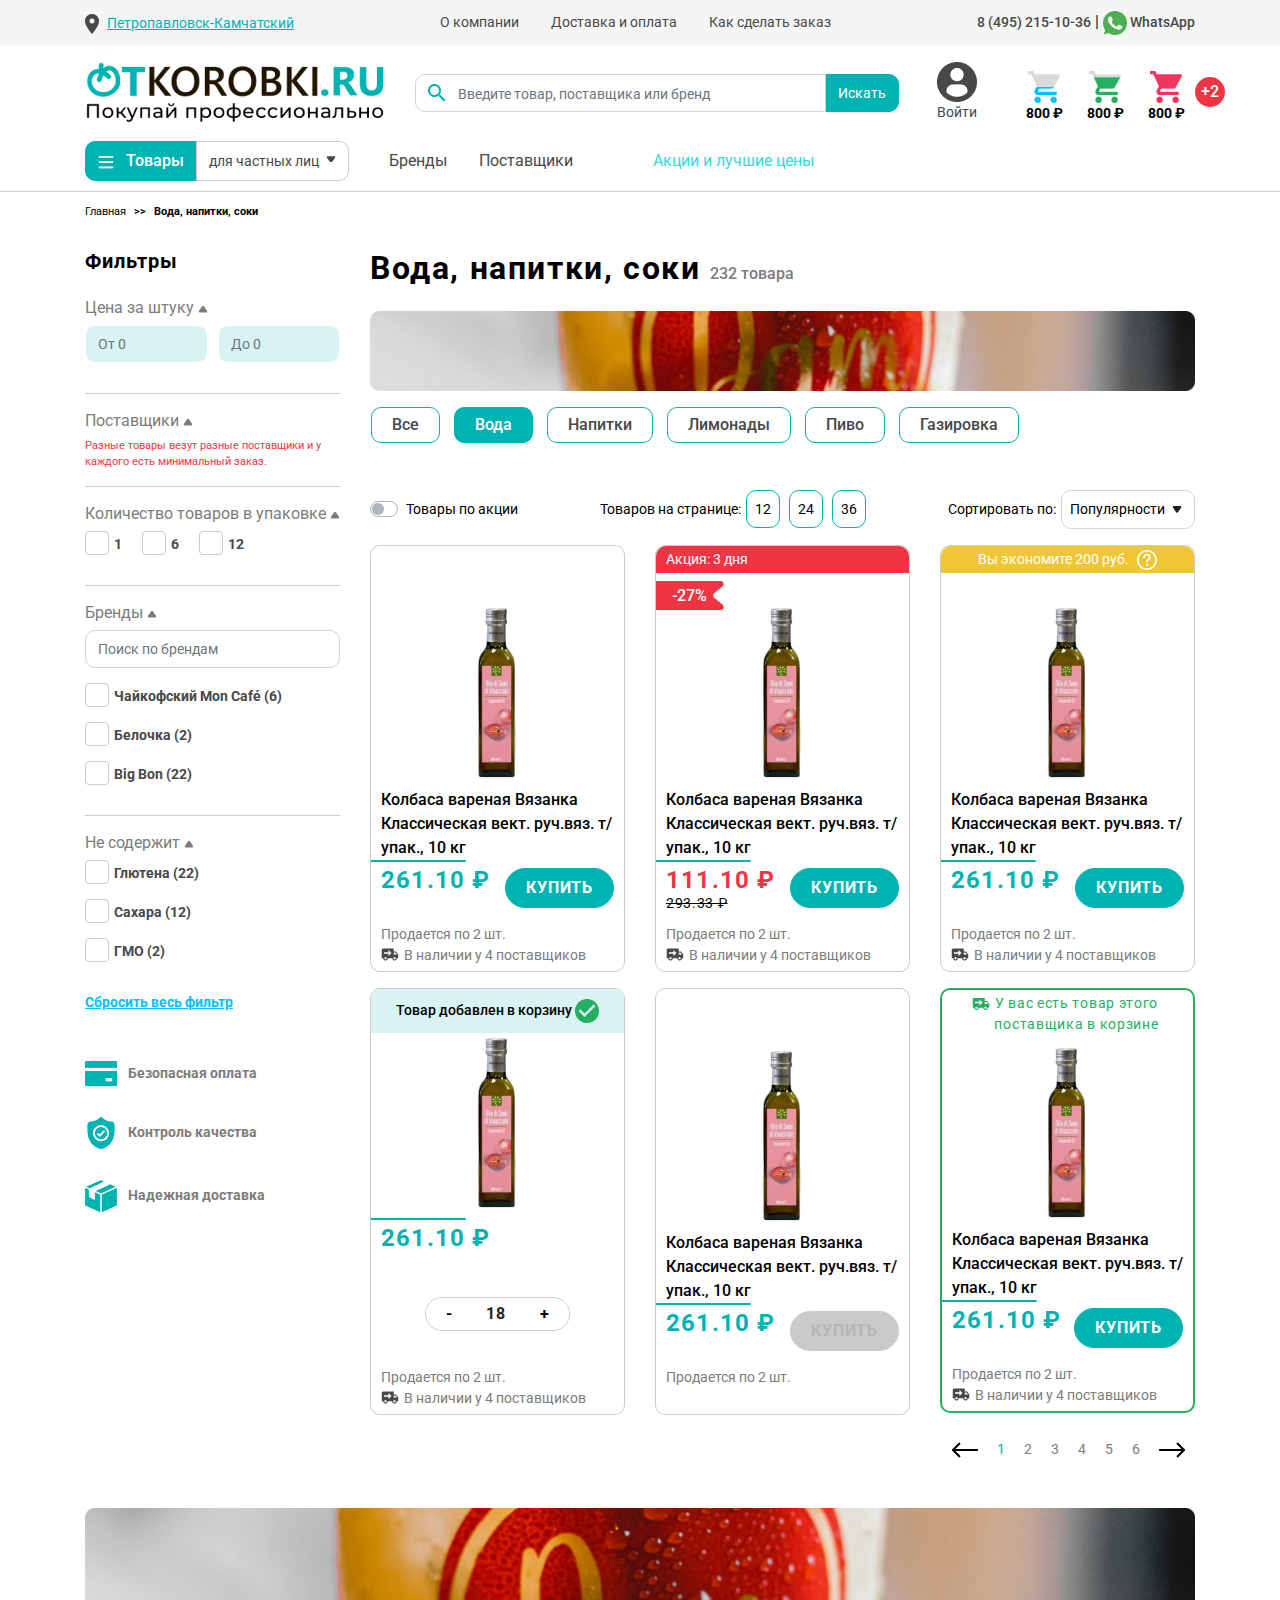
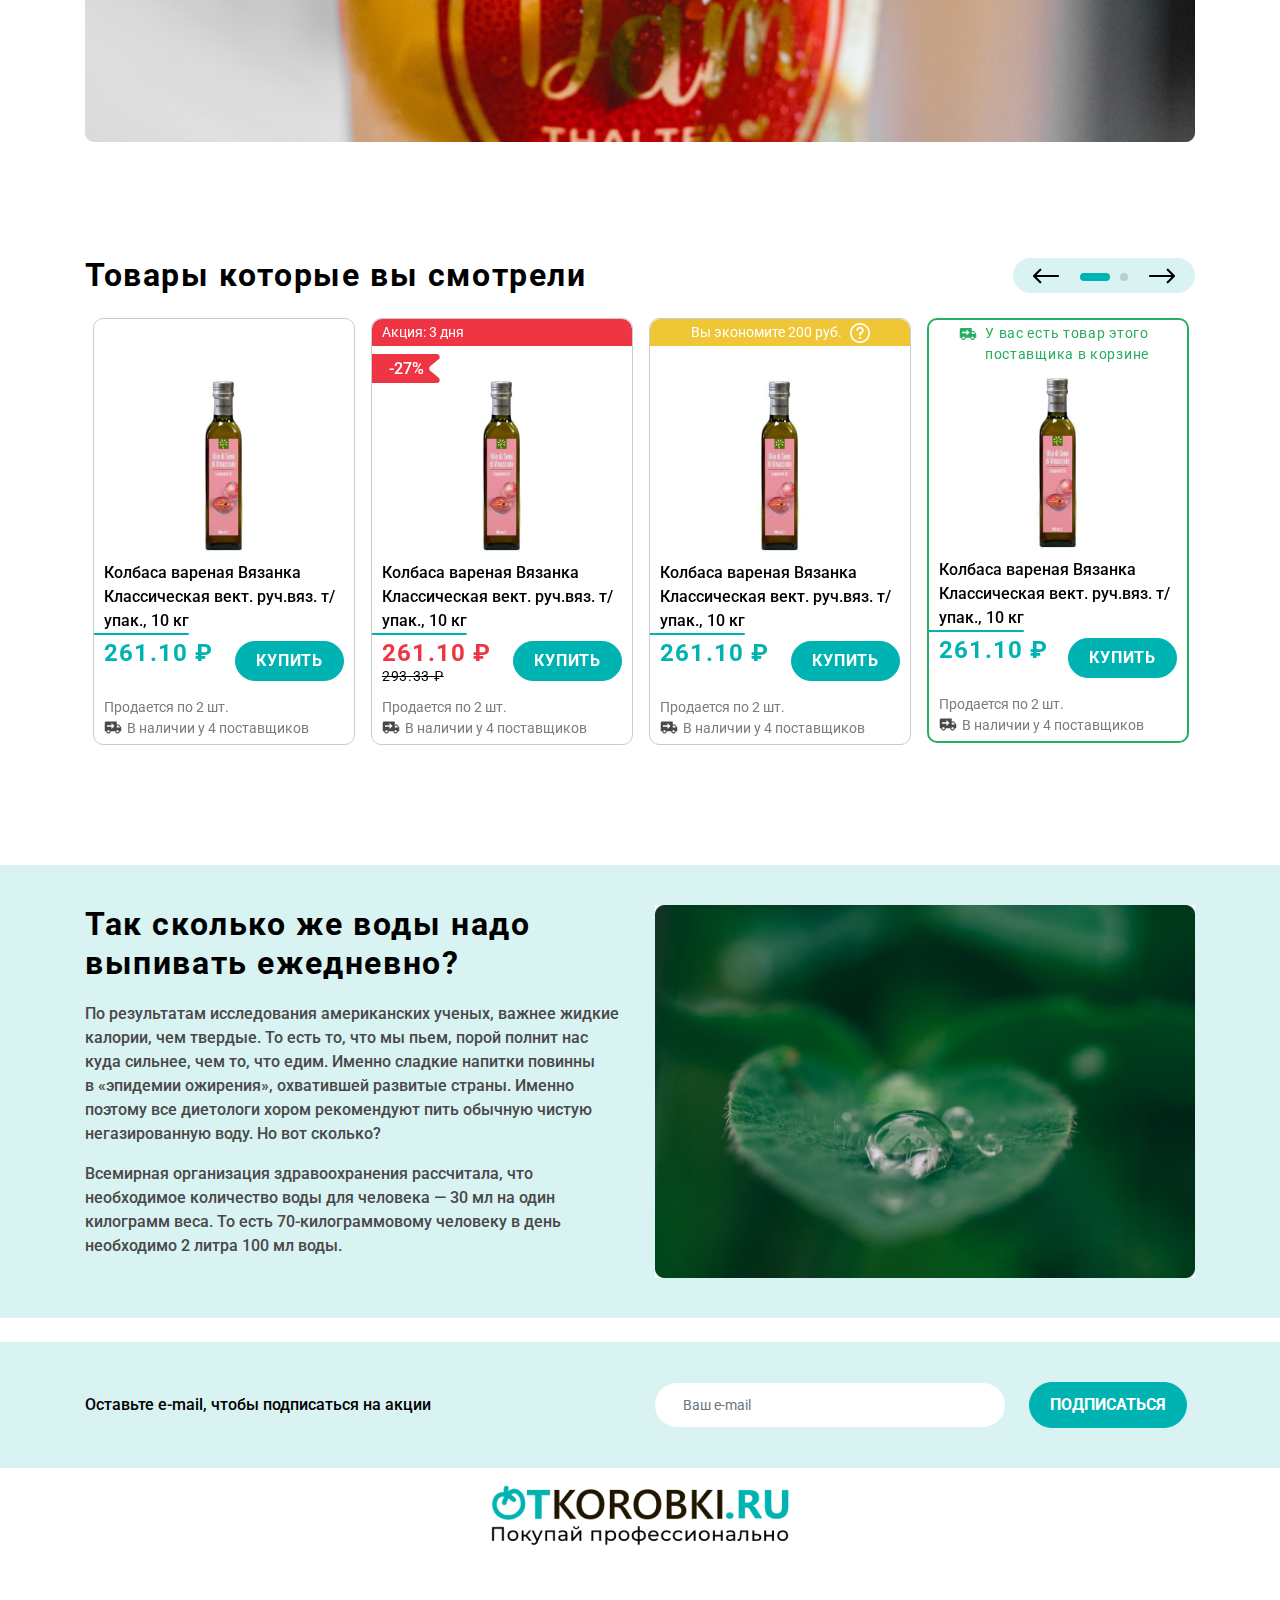
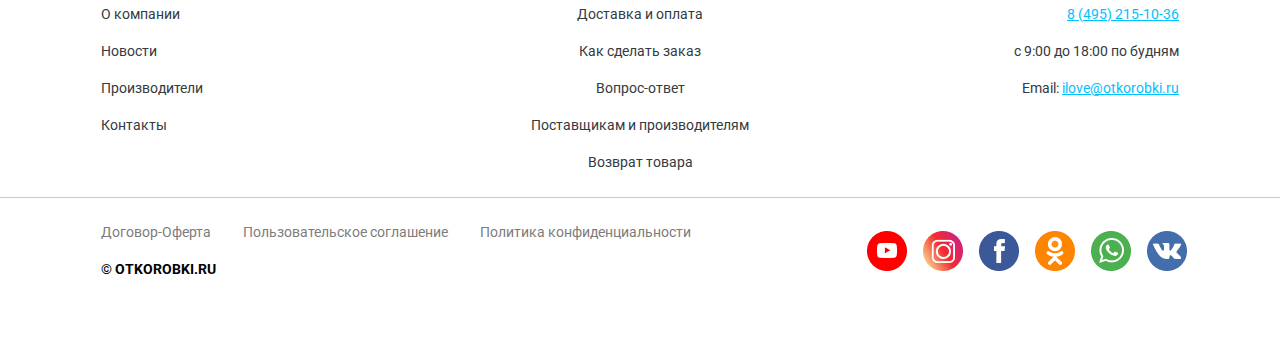
==== commit 0ffa0309: "minicard" ====
--- a/category.html
+++ b/category.html
@@ -304,13 +304,8 @@
                 </div>
             </div>
             <div class="row">
-                <div class="col-12 col-lg-3 d-none d-lg-block" id="category-sidebar">
-                    
-                    <!-- <div class="d-lg-none">
-                        <button class="btn btn-primary toggle-filters" data-toggle="collapse" href="#sidebar-filters-block">Фильтры</button>
-                    </div> -->
-
-                    <div class="sidebar-filters-block collapse show" id="sidebar-filters-block">
+                <div class="col-12 col-lg-3 d-none d-lg-block">
+                    <div class="filters-block">
                         <h3 class="title">Фильтры</h3>
 
                         <div class="filter-block">
@@ -419,16 +414,24 @@
                                 <img class="img-fluid" src="img/cat_top_banner.jpg" alt="">
                             </a>
 
-                            <div class="control-block my-4">
-                                <button class="btn filters-link"><img src="img/filter_img.svg" alt="">Фильтры</button>
-                                <button class="btn view-link">Вид</button>
-                            </div>
-
-                            <div class="tags-block my-4">
-                                <a href="#" class="tag-item active">Все</a>
-                                <a href="#" class="tag-item">Вода</a>
-                                <a href="#" class="tag-item">Напитки</a>
-                            </div>
+                            <div class="control-block my-4 d-lg-none">
+                                <button class="btn filters-link toggle-filters"><img src="img/filter_img.svg" alt="">Фильтры</button>
+                                <button class="btn view-link toggle-view">Вид</button>
+                            </div>
+
+                            <div class="row my-3">
+                                <div class="col-12 mob-gutters pl-3">
+                                    <div class="tags-block tags-slider">
+                                        <a href="#" class="tag-item">Все</a>
+                                        <a href="#" class="tag-item active">Вода</a>
+                                        <a href="#" class="tag-item">Напитки</a>
+                                        <a href="#" class="tag-item">Лимонады</a>
+                                        <a href="#" class="tag-item">Пиво</a>
+                                        <a href="#" class="tag-item">Газировка</a>
+                                    </div>
+                                </div>
+                            </div>
+
                         </div>
                     </div>
 
@@ -463,7 +466,7 @@
                     <div class="row product-grid">
                         <div class="col-6 col-lg-4">
                             <div class="card card-product">
-                                <div class="card-header"></div>
+                                <div class="card-header">&nbsp;</div>
                                 <a class="img-link" href="#"><img src="img/image4.png" class="card-img-top" alt=""></a>
                                 <div class="card-body">
                                     <a href="#" class="card-title">Колбаса вареная Вязанка Классическая вект. руч.вяз. т/упак., 10 кг</a>
@@ -478,7 +481,7 @@
                                 </div>
                                 <div class="card-footer">
                                     <div class="text-sold-by">Продается по 2 шт.</div>
-                                    <div class="text-availability"><img src="img/mdi_truck-delivery.png" alt=""> В наличии у 4 поставщиков</div>                                    
+                                    <div class="text-availability"><img src="img/mdi_truck-delivery.png" alt=""><span>В наличии у 4 поставщиков</div></span>                                    
                                 </div>
                             </div>                             
                         </div>
@@ -487,6 +490,29 @@
                                 <div class="percent-badge">-27%</div>
                                 <div class="card-header">
                                     Акция: 3 дня
+                                </div>
+                                <a class="img-link" href="#"><img src="img/image4.png" class="card-img-top" alt=""></a>
+                                <div class="card-body">
+                                    <a href="#" class="card-title">Колбаса вареная Вязанка Классическая вект. руч.вяз. т/упак., 10 кг</a>
+                                    <div class="separator"></div>
+                                    <div class="buy-block">
+                                        <div class="price-block">
+                                            <div class="price">111.10 &#8381;</div>                                                
+                                            <div class="old-price">293.33 &#8381;</div>
+                                        </div>
+                                        <button class="btn btn-buy">Купить</button>
+                                    </div>
+                                </div>
+                                <div class="card-footer">
+                                    <div class="text-sold-by">Продается по 2 шт.</div>
+                                    <div class="text-availability"><img src="img/mdi_truck-delivery.png" alt="">В наличии у 4 поставщиков</div>                                    
+                                </div>
+                            </div>                             
+                        </div>
+                        <div class="col-6 col-lg-4">
+                            <div class="card card-product info">
+                                <div class="card-header">
+                                    Вы экономите 200 руб. <span data-toggle="tooltip" data-placement="bottom" title="Мы провели исследование и покупая у нас, вы сэкономите 200 руб на этом товаре."><img src="img/doubts_button.png" alt=""></span>
                                 </div>
                                 <a class="img-link" href="#"><img src="img/image4.png" class="card-img-top" alt=""></a>
                                 <div class="card-body">
@@ -502,14 +528,14 @@
                                 </div>
                                 <div class="card-footer">
                                     <div class="text-sold-by">Продается по 2 шт.</div>
-                                    <div class="text-availability"><img src="img/mdi_truck-delivery.png" alt=""> В наличии у 4 поставщиков</div>                                    
+                                    <div class="text-availability"><img src="img/mdi_truck-delivery.png" alt="">В наличии у 4 поставщиков</div>                                    
                                 </div>
                             </div>                             
                         </div>
                         <div class="col-6 col-lg-4">
-                            <div class="card card-product info">
+                            <div class="card card-product add-card">
                                 <div class="card-header">
-                                    Вы экономите 200 руб.
+                                    Товар добавлен в корзину <img src="img/green_check.png" alt="">
                                 </div>
                                 <a class="img-link" href="#"><img src="img/image4.png" class="card-img-top" alt=""></a>
                                 <div class="card-body">
@@ -522,18 +548,23 @@
                                         </div>
                                         <button class="btn btn-buy">Купить</button>
                                     </div>
+                                    <div class="counter-block">
+                                        <div class="counter">
+                                            <button type="button" class="quantity-minus">-</button>
+                                                <div class="count">18</div>
+                                            <button type="button" class="quantity-plus">+</button>
+                                        </div>
+                                    </div>
                                 </div>
                                 <div class="card-footer">
                                     <div class="text-sold-by">Продается по 2 шт.</div>
-                                    <div class="text-availability"><img src="img/mdi_truck-delivery.png" alt=""> В наличии у 4 поставщиков</div>                                    
+                                    <div class="text-availability"><img src="img/mdi_truck-delivery.png" alt="">В наличии у 4 поставщиков</div>                                    
                                 </div>
                             </div>                             
                         </div>
                         <div class="col-6 col-lg-4">
-                            <div class="card card-product add-card">
-                                <div class="card-header">
-                                    Товар добавлен в корзину <img src="img/green_check.png" alt="">
-                                </div>
+                            <div class="card card-product not-available">
+                                <div class="card-header">&nbsp;</div>
                                 <a class="img-link" href="#"><img src="img/image4.png" class="card-img-top" alt=""></a>
                                 <div class="card-body">
                                     <a href="#" class="card-title">Колбаса вареная Вязанка Классическая вект. руч.вяз. т/упак., 10 кг</a>
@@ -543,18 +574,20 @@
                                             <div class="price">261.10 &#8381;</div>                                                
                                             <div class="old-price">293.33 &#8381;</div>
                                         </div>
-                                        <button class="btn btn-buy">Купить</button>
+                                        <button class="btn btn-buy" disabled>Купить</button>
                                     </div>
                                 </div>
                                 <div class="card-footer">
                                     <div class="text-sold-by">Продается по 2 шт.</div>
-                                    <div class="text-availability"><img src="img/mdi_truck-delivery.png" alt=""> В наличии у 4 поставщиков</div>                                    
+                                    <div class="text-availability"><img src="img/mdi_truck-delivery.png" alt="">В наличии у 4 поставщиков</div>                                    
                                 </div>
                             </div>                             
                         </div>
                         <div class="col-6 col-lg-4">
-                            <div class="card card-product">
-                                <div class="card-header"></div>
+                            <div class="card card-product in-card">
+                                <div class="card-header">
+                                    <img src="img/green_car.png" alt=""><span>У вас есть товар этого поставщика в корзине</span>
+                                </div>
                                 <a class="img-link" href="#"><img src="img/image4.png" class="card-img-top" alt=""></a>
                                 <div class="card-body">
                                     <a href="#" class="card-title">Колбаса вареная Вязанка Классическая вект. руч.вяз. т/упак., 10 кг</a>
@@ -569,30 +602,7 @@
                                 </div>
                                 <div class="card-footer">
                                     <div class="text-sold-by">Продается по 2 шт.</div>
-                                    <div class="text-availability"><img src="img/mdi_truck-delivery.png" alt=""> В наличии у 4 поставщиков</div>                                    
-                                </div>
-                            </div>                             
-                        </div>
-                        <div class="col-6 col-lg-4">
-                            <div class="card card-product in-card">
-                                <div class="card-header">
-                                    <img src="img/green_car.png" alt=""><span>У вас есть товар этого поставщика в корзине</span>
-                                </div>
-                                <a class="img-link" href="#"><img src="img/image4.png" class="card-img-top" alt=""></a>
-                                <div class="card-body">
-                                    <a href="#" class="card-title">Колбаса вареная Вязанка Классическая вект. руч.вяз. т/упак., 10 кг</a>
-                                    <div class="separator"></div>
-                                    <div class="buy-block">
-                                        <div class="price-block">
-                                            <div class="price">261.10 &#8381;</div>                                                
-                                            <div class="old-price">293.33 &#8381;</div>
-                                        </div>
-                                        <button class="btn btn-buy">Купить</button>
-                                    </div>
-                                </div>
-                                <div class="card-footer">
-                                    <div class="text-sold-by">Продается по 2 шт.</div>
-                                    <div class="text-availability"><img src="img/mdi_truck-delivery.png" alt=""> В наличии у 4 поставщиков</div>                                    
+                                    <div class="text-availability"><img src="img/mdi_truck-delivery.png" alt="">В наличии у 4 поставщиков</div>                                    
                                 </div>
                             </div>                             
                         </div>
@@ -993,6 +1003,152 @@
     </ul>
 </nav>
 
+<div class="mob-filters">
+    <div class="mob-header">
+        <div class="row">
+            <div class="col-6">
+                <h3>Фильтры</h3>
+            </div>
+            <div class="col-6 text-right">
+                <a href="#" class="close-mob-filters"><img src="img/close_gray.png" alt=""></a>
+            </div>
+        </div>
+        
+    </div>
+
+    <div class="filters-block">
+        <div class="filter-block">
+            <a class="filter-name" data-toggle="collapse" href="#collapse0">
+                Цена за штуку
+            </a>
+            <div class="collapse show" id="collapse0">
+                <div class="form-row">
+                    <div class="col">
+                        <input type="text" class="form-control fill" id="range-min-m" placeholder="От 0" value="">
+                    </div>
+                    <div class="col">
+                        <input type="text" class="form-control fill" id="range-max-m" placeholder="До 0" value="">
+                    </div>
+                </div>
+            </div>                              
+        </div>
+
+        <div class="filter-block">
+            <a class="filter-name" data-toggle="collapse" href="#collapse1">
+                Поставщики
+            </a>
+            <div class="collapse show" id="collapse1">
+                <p class="warning-text">Разные товары везут разные поставщики и у каждого есть минимальный заказ.</p>
+            </div>                            
+        </div>
+
+        <div class="filter-block">
+            <a class="filter-name" data-toggle="collapse" href="#collapse2">
+                Количество товаров в упаковке
+            </a>
+            <div class="collapse show" id="collapse2">
+                <div class="custom-control custom-checkbox custom-control-inline">
+                    <input type="checkbox" class="custom-control-input" id="customCheck21m">
+                    <label class="custom-control-label" for="customCheck21m">1</label>
+                </div>
+                <div class="custom-control custom-checkbox custom-control-inline">
+                    <input type="checkbox" class="custom-control-input" id="customCheck22m">
+                    <label class="custom-control-label" for="customCheck22m">6</label>
+                </div>
+                <div class="custom-control custom-checkbox custom-control-inline">
+                    <input type="checkbox" class="custom-control-input" id="customCheck23m">
+                    <label class="custom-control-label" for="customCheck23m">12</label>
+                </div>
+            </div>                            
+        </div>
+
+        <div class="filter-block">
+            <a class="filter-name" data-toggle="collapse" href="#collapse3">
+                Бренды
+            </a>
+            <div class="collapse show" id="collapse3">
+                <input class="form-control" type="text" placeholder="Поиск по брендам">
+                <div class="custom-control custom-checkbox">
+                    <input type="checkbox" class="custom-control-input" id="customCheck31m">
+                    <label class="custom-control-label" for="customCheck31m">Чайкофский Mon Café (6)</label>
+                </div>
+                <div class="custom-control custom-checkbox">
+                    <input type="checkbox" class="custom-control-input" id="customCheck32m">
+                    <label class="custom-control-label" for="customCheck32m">Белочка (2)</label>
+                </div>
+                <div class="custom-control custom-checkbox">
+                    <input type="checkbox" class="custom-control-input" id="customCheck33m">
+                    <label class="custom-control-label" for="customCheck33m">Big Bon (22)</label>
+                </div>
+            </div>                            
+        </div>
+
+        <div class="filter-block border-bottom-0">
+            <a class="filter-name" data-toggle="collapse" href="#collapse4">
+                Не содержит
+            </a>
+            <div class="collapse show" id="collapse4">
+                <div class="custom-control custom-checkbox">
+                    <input type="checkbox" class="custom-control-input" id="customCheck41m">
+                    <label class="custom-control-label" for="customCheck41m">Глютена (22)</label>
+                </div>
+                <div class="custom-control custom-checkbox">
+                    <input type="checkbox" class="custom-control-input" id="customCheck42m">
+                    <label class="custom-control-label" for="customCheck42m">Сахара (12)</label>
+                </div>
+                <div class="custom-control custom-checkbox">
+                    <input type="checkbox" class="custom-control-input" id="customCheck43m">
+                    <label class="custom-control-label" for="customCheck43m">ГMO (2)</label>
+                </div>
+            </div>                            
+        </div>
+
+        <div class="text-center">
+            <a class="btn btn-primary" href="#">Применить</a>            
+        </div>
+
+    </div>
+</div>
+
+<div class="mob-view">
+    <div class="mob-header">
+        <div class="row">
+            <div class="col-6">
+                <h3>Вид</h3>
+            </div>
+            <div class="col-6 text-right">
+                <a href="#" class="close-mob-view"><img src="img/close_gray.png" alt=""></a> 
+            </div>
+        </div>        
+    </div>
+
+    <div class="filters-block">
+
+        <div class="card-filters-block">
+            <div class="row my-3">
+                <div class="col-12 mb-5">
+                    <div class="card-filters-label">Сортировать по:</div>
+                    <select class="custom-select">
+                        <option value="1" selected>Популярности</option>
+                        <option value="2">Сначала дешевле</option>
+                        <option value="3">Сначала дороже</option>
+                        <option value="4">По алфавиту</option>
+                    </select>                                
+                </div>
+                <div class="col-12">
+                    <div class="card-filters-label mb-3">Товаров на странице:</div>
+                    <div class="quantity-goods-block">
+                        <a href="#" class="quantity">12</a>
+                        <a href="#" class="quantity">24</a>
+                        <a href="#" class="quantity">36</a>
+                    </div>
+                </div>                
+            </div>
+        </div>
+
+    </div>
+</div>
+
     <!-- <script src="https://code.jquery.com/jquery-3.5.1.min.js"></script> -->
     <script src="js/jquery-3.4.1.min.js"></script>
     <script src="https://cdn.jsdelivr.net/npm/popper.js@1.16.0/dist/umd/popper.min.js"></script>
--- a/css/style.css
+++ b/css/style.css
@@ -1131,7 +1131,7 @@
 .card-product .percent-badge {
     position: absolute;
     top: 35px;
-    right: 0;
+    left: 0;
     width: 68px;
     height: 29px;
     background: url(../img/card_badge.png);
@@ -1174,6 +1174,7 @@
     color: #000;
     font-size: 1rem;
     font-weight: 500;
+    line-height: 135%;
     text-decoration: none;
 }
 
@@ -1220,14 +1221,15 @@
     padding: 7px 20px;
     letter-spacing: 0.05em;
 }
-
-
-/* .card-product .buy-block .btn-buy:hover {
-    color: #fff;
-    background-color: var(--light);
-    border-color: var(--light);
-    box-shadow: 0px 3px 0px var(--main);
-}  */
+.card-product .buy-block .btn-buy:disabled {
+    opacity: .4;
+    color: var(--black-gray);
+    background-color: var(--gray);
+    border-color: var(--gray);
+}
+.card-product:hover .buy-block .btn-buy:disabled {
+    box-shadow: none;
+}
 
 .card-product .card-footer {
     padding: 5px 10px;
@@ -1241,14 +1243,17 @@
 }
 
 .card-product .text-availability {
+    display: flex;
+    align-items: flex-start;
+    justify-content: flex-start;
     color: var(--gray);
     font-size: 0.875rem;
-}
-
+  
+}
 .card-product .text-availability img {
-    display: inline;
-}
-
+    margin-right: 5px;
+    margin-top: 0!important;
+}
 
 /* Action state */
 
@@ -1329,6 +1334,7 @@
 
 .card-product.add-card .card-title {
     display: none;
+    /* opacity: 0; */
 }
 
 .card-product.add-card .btn-buy {
@@ -1337,8 +1343,162 @@
 
 .card-product.add-card .counter-block {
     text-align: center;
-}
-
+    margin-top: 25px;
+}
+
+/* Not available state */
+.card-product.not-available .text-availability {
+    opacity: 0;
+}
+
+@media (max-width: 575px) {
+    .card-product {
+        height: 100%!important;
+    }
+    .card-product .card-header {
+        border-radius: 0;
+        padding: 3px 8px;
+        font-size: 0.6875rem;
+        margin-bottom: 30px;
+    }
+    .card-product .card-title {
+        font-size: 0.75rem;
+    }
+    .card-product .separator {
+        margin-left: -8px;
+    }
+    .card-product .card-body {
+        padding: 5px 8px;
+    }
+    .card-product .buy-block {
+        display: flex;
+        justify-content: start;
+        flex-wrap: wrap;
+        align-items: center;
+    }
+    .slick-slide .card-product .buy-block {
+        justify-content: space-between;
+    }
+    .card-product .buy-block .price-block {
+        display: flex;
+        align-items: flex-end;
+        justify-content: space-between;
+        width: 100%;
+    }
+    .card-product .buy-block .price {
+        font-size: 1.25rem;
+    }
+    .card-product .buy-block .old-price {
+        color: var(--gray);
+        font-size: 0.875rem;
+        font-weight: bold;
+        text-decoration: line-through;
+        letter-spacing: 0;
+        opacity: 0;
+        margin-top: -5px;
+    }
+    .card-product .buy-block .btn-buy {
+        color: #fff;
+        font-size: 0.875rem;
+        padding: 6px 12px;
+    }
+    .card-product:hover .buy-block .btn-buy {
+        color: #fff;
+        background-color: var(--main);
+        border-color: var(--main);
+        box-shadow: none;
+    }
+
+    .card-product .card-footer {
+        padding: 5px 8px;
+    }
+   
+    .card-product .text-sold-by {
+        font-size: 0.75rem;
+    }
+    
+    .card-product .text-availability {
+        color: var(--gray);
+        font-size: 0.75rem;
+    }
+    
+    .card-product .text-availability img {
+        display: inline;
+    }
+
+    /* state */    
+
+    .card-product.in-card .card-header {
+        padding-left: 8px;
+        padding-right: 8px;
+    }
+    .card-product.add-card .card-header {
+        opacity: 0;
+        height: 40px;
+    }
+    .card-product.add-card .card-title {
+        display: inline;
+    }
+    .card-product.add-card .buy-block {
+        display: none;
+    }
+    .card-product.add-card .counter-block {
+        margin-top: 15px;
+    }
+    .card-product.action .card-header {
+        opacity: 0;
+    }
+   
+    .card-product.action .buy-block .old-price {
+        opacity: 1;
+    }
+    .card-product.action .percent-badge {
+        top: 0;
+        left: 0;
+        width: 58px;
+        height: 25px;
+        background: url(../img/card_badge_mob.png);
+        font-size: 0.875rem;
+        font-weight: bold;
+        line-height: 25px;
+    } 
+    .card-product.in-card {
+        border-width: 1px;
+    }
+    .card-product.in-card .card-header {
+        border-top: 1px solid var(--green);
+    }
+
+    /* in slider */
+    .card-product {
+        border-radius: 0;
+    }
+    .card-slider .slick-slide {
+        padding: 0!important;
+        height: 437px;
+    }
+
+    .product-grid {
+        border-top: 1px solid var(--border);
+    }
+    .product-grid>div {
+        padding: 0;
+        margin-bottom: 0;
+    }
+    .product-grid .card-product {
+        min-width: 128px;
+        border-radius: 0;
+        border-top-color: transparent;
+    }
+    .product-grid>div:nth-child(even) .card-product {
+        border-right-color: transparent;
+    }
+    .product-grid>div:nth-child(odd) .card-product {
+        border-right-color: transparent;
+        border-left-color: transparent;
+    }
+
+}
 
 /* ********************* */
 /* offcanvas-cart styles */
@@ -1680,10 +1840,6 @@
 .modal-content {
     border-radius: 10px;
 }
-
-
-
-
 
 /* counters */
 .counter {
@@ -1980,41 +2136,12 @@
         margin-left: 0;
         margin-right: 0;
     }
-    .card-product .card-title {
-        font-size: 0.875rem;
-    }
-    .card-product .buy-block {
-        display: flex;
-        justify-content: start;
-        flex-wrap: wrap;
-        align-items: center;
-    }
-    .slick-slide .card-product .buy-block {
-        justify-content: space-between;
-    }
-    .card-product .buy-block .price {
-        font-size: 1.25rem;
-    }
-    .card-product .buy-block .btn-buy {
-        color: #fff;
-        font-size: 0.875rem;
-        padding: 6px 12px;
-    }
-    .card-product:hover .buy-block .btn-buy {
-        color: #fff;
-        background-color: var(--main);
-        border-color: var(--main);
-        box-shadow: none;
-    }
-    .card-product.in-card .card-header {
-        padding-left: 10px;
-        padding-right: 10px;
-    }
+
     .card-recipes .card-title {
         font-size: 1rem;
     }
     .card-slider .card {
-        width: 230px;
+        /* width: 230px; */
     }
     .collection-slider .collection-item {
         width: 230px;
@@ -2191,30 +2318,30 @@
 
 /* sidebar filters */
 
-.sidebar-filters-block .title {
+.filters-block .title {
     color: #000;
     font-size: 1.25rem;
     font-weight: bold;
 }
 
-.sidebar-filters-block .filter-block {
+.filters-block .filter-block {
     padding: 15px 0;
     border-bottom: 1px solid var(--border);
 }
 
-.sidebar-filters-block .filter-block .form-control {
+.filters-block .filter-block .form-control {
     margin-bottom: 15px;
     border-radius: 10px;
 }
-.sidebar-filters-block .filter-block .custom-control.custom-checkbox {
+.filters-block .filter-block .custom-control.custom-checkbox {
     margin-bottom: 15px;
 }
-.sidebar-filters-block .filter-block .form-control.fill {
+.filters-block .filter-block .form-control.fill {
     border-color: transparent;
     background-color: var(--second);
 }
 
-.sidebar-filters-block .filter-name[data-toggle='collapse'] {
+.filters-block .filter-name[data-toggle='collapse'] {
     display: block;
     color: var(--gray);
     font-size: 1rem;
@@ -2222,7 +2349,7 @@
     padding-bottom: 5px;
 }
 
-.sidebar-filters-block .filter-name[data-toggle='collapse']:after {
+.filters-block .filter-name[data-toggle='collapse']:after {
     display: inline-block;
     content: '';
     width: 9px;
@@ -2231,24 +2358,78 @@
     background: url(../img/collapse_up.png);
 }
 
-.sidebar-filters-block .filter-name[data-toggle='collapse'].collapsed:after {
+.filters-block .filter-name[data-toggle='collapse'].collapsed:after {
     background: url(../img/collapse_down.png);
 }
 
-.sidebar-filters-block .warning-text {
+.filters-block .warning-text {
     color: var(--red);
     font-size: 0.6875rem;
     margin-bottom: 0;
 }
 
-.sidebar-filters-block .filter-reset {
+.filters-block .filter-reset {
     display: block;
     color: var(--link);
     font-size: 0.875rem;
     font-weight: bold;
 }
 
-
+/* mobile filters */
+.mob-filters {
+    display: none;
+    position: fixed;
+    top: 0;
+    left: 0;
+    right: 0;
+    bottom: 0;
+    background-color: #fff;
+    z-index: 1;
+    overflow-y: scroll;
+    padding: 10px;
+}
+@media (max-width: 575px) {
+    .filters-block .filter-block {
+        padding: 15px 0;
+        border-bottom: 1px solid transparent;
+    }
+    .filters-block .filter-name[data-toggle='collapse'] {
+        color: #000;
+        font-size: 0.875rem;
+        font-weight: bold;
+        padding-bottom: 5px;
+    }
+    .filters-block .filter-name[data-toggle='collapse']:after {
+        float: right;
+        margin-top: 7px;
+    }
+}
+
+/* mobile view */
+.mob-view {
+    display: none;
+    position: fixed;
+    top: 0;
+    left: 0;
+    right: 0;
+    bottom: 0;
+    background-color: #fff;
+    z-index: 1;
+    overflow-y: scroll;
+    padding: 10px;
+}
+
+.mob-header {
+    background-color: var(--second);
+    margin: -10px;
+    height: 30px;
+}
+.mob-header h3 {
+    background-color: var(--second);
+    font-size: 1rem;
+    font-weight: 500;
+    color: var(--black-gray);    
+}
 /* main block */
 
 .title {
@@ -2266,6 +2447,7 @@
 }
 
 .tags-block .tag-item {
+    display: inline-block;
     color: var(--black-gray);
     border: 1px solid var(--main);
     font-size: 1rem;
@@ -2274,6 +2456,7 @@
     text-decoration: none;
     border-radius: 10px;
     margin-right: 10px;
+    margin-bottom: 15px;
 }
 .tags-block .tag-item:hover,
 .tags-block .tag-item.active {
@@ -2352,9 +2535,6 @@
     .title>span {
         font-size: 0.875rem;
     }
-    /* #category-sidebar {
-        display: none;
-    } */
     .product-grid {
         border-top: 1px solid var(--border);
     }
@@ -2379,6 +2559,9 @@
         margin-bottom: 10px;
     }
 }
+
+
+
 
 
 /* ****************** */
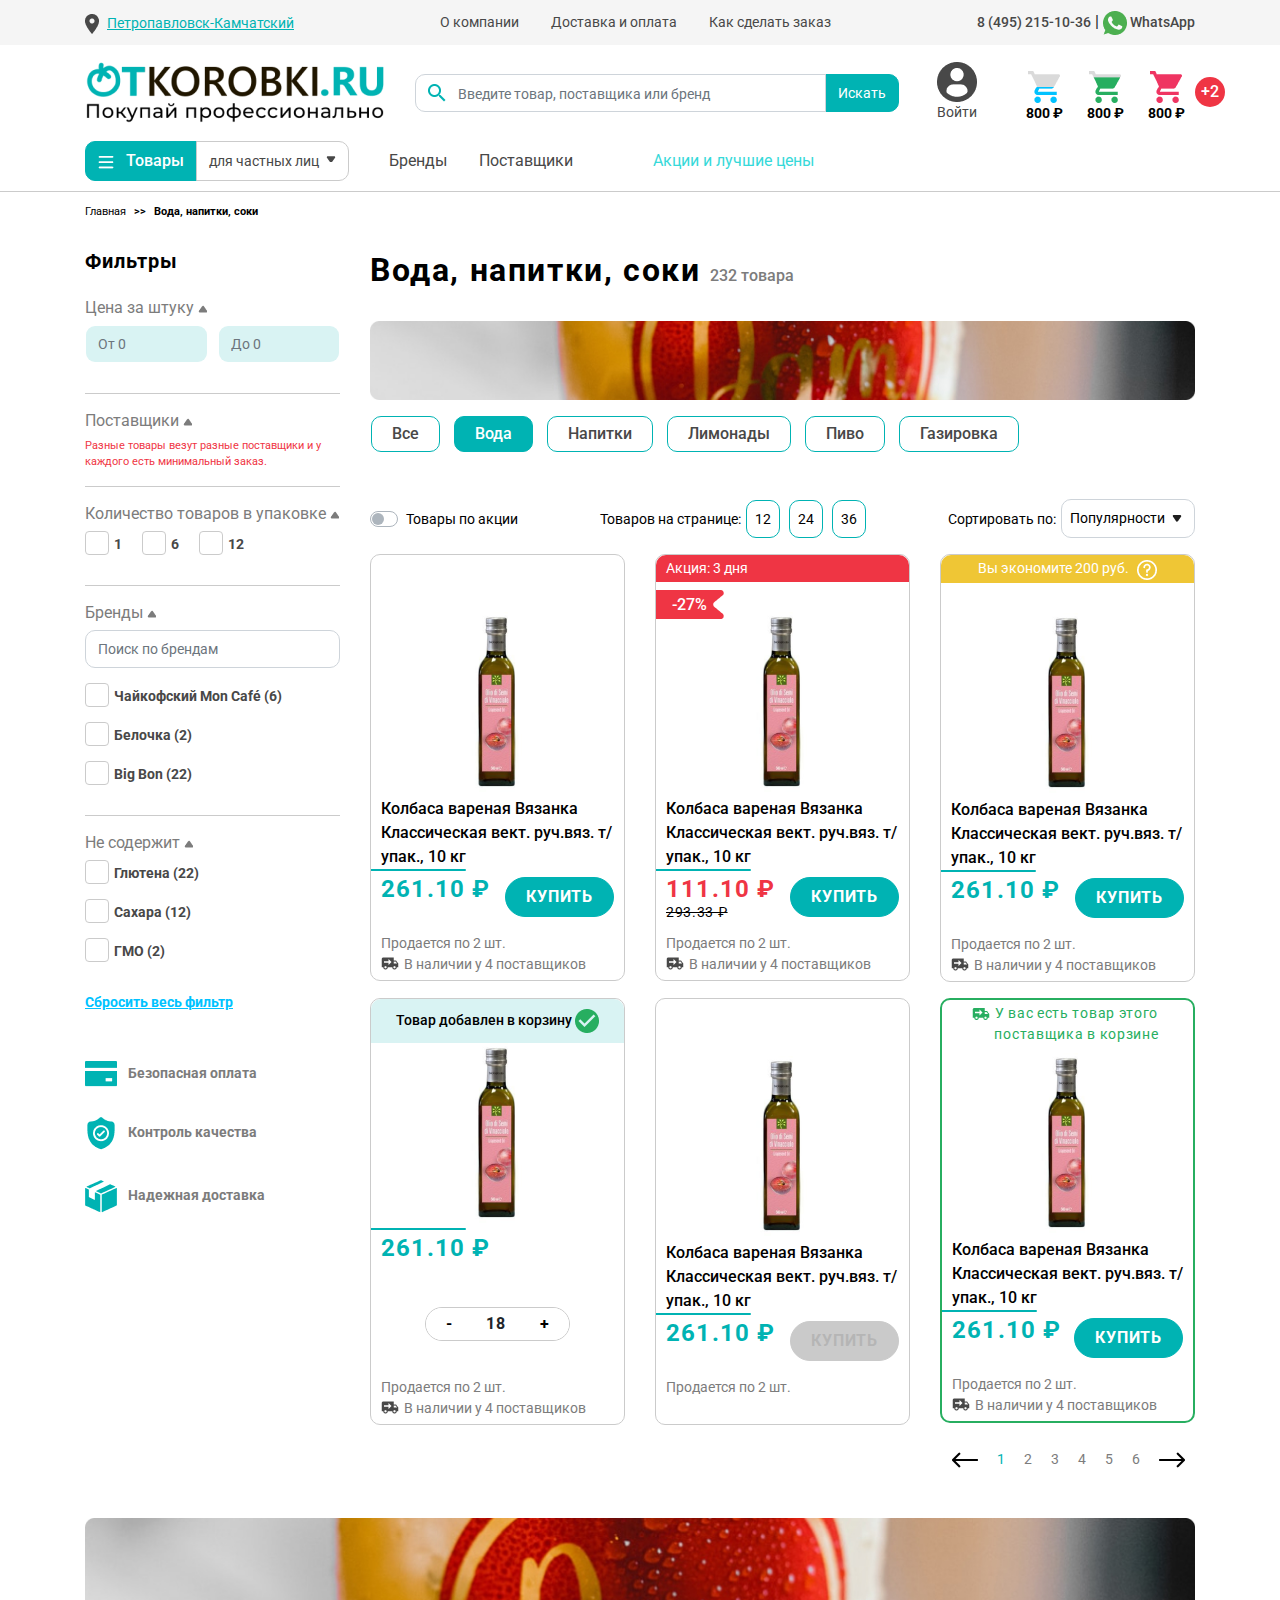
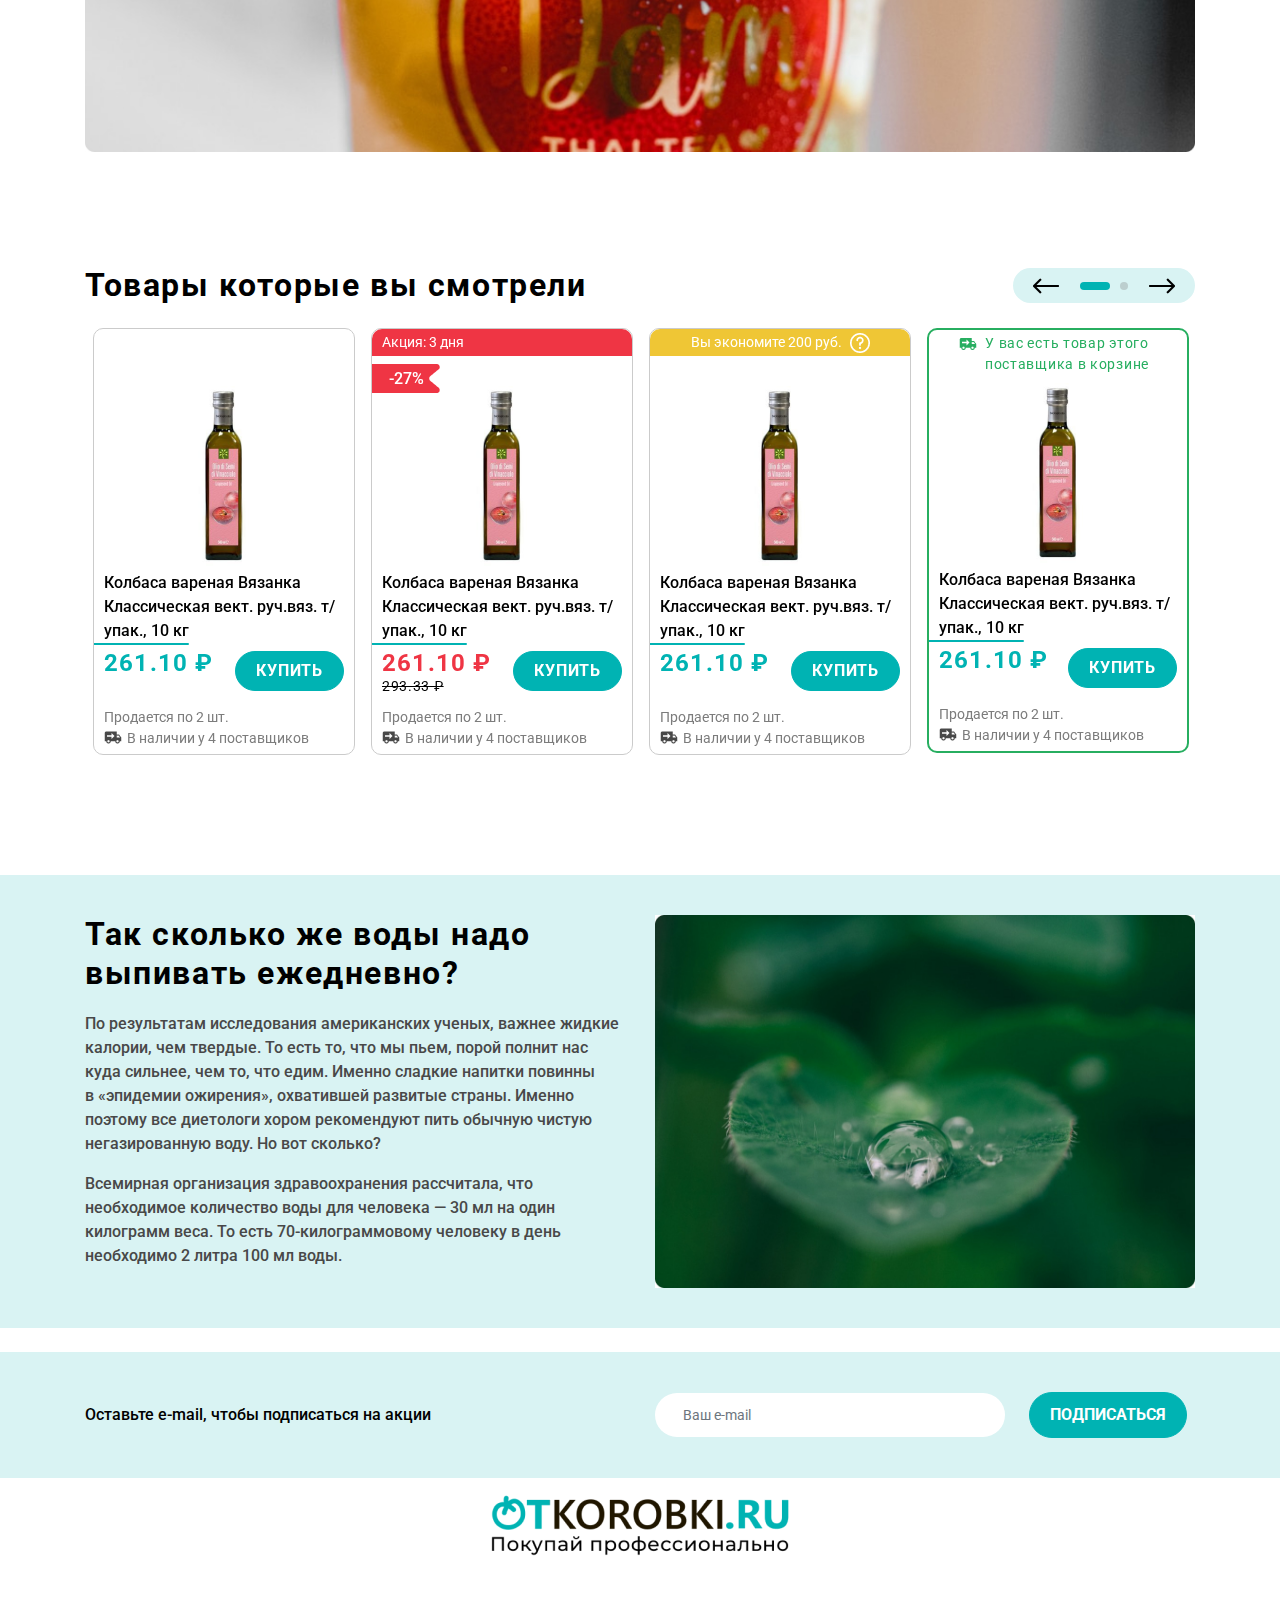
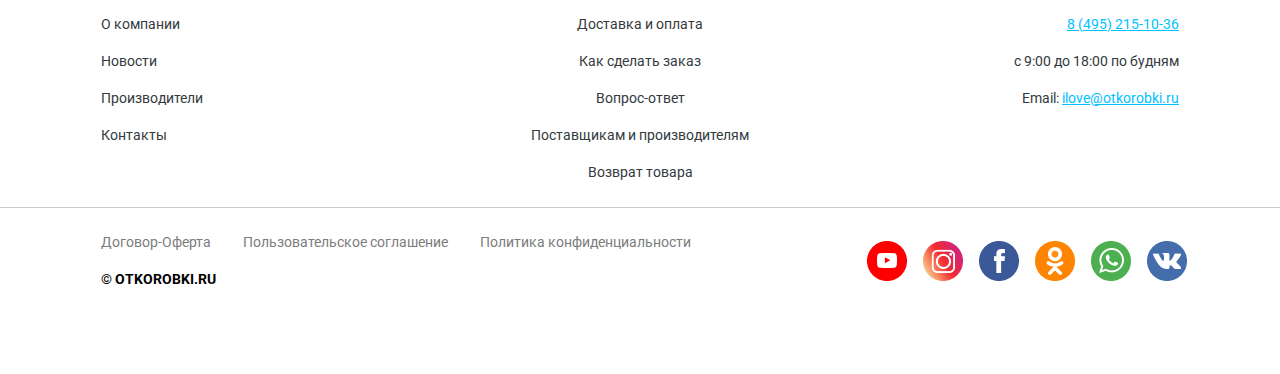
==== commit e6c51516: "detail" ====
--- a/category.html
+++ b/category.html
@@ -952,7 +952,7 @@
 <nav id="mob-catalog-menu" class="d-sm-none">
     <ul>
         <li><a class="btn btn-menu" href="#">Выбрать поставщика</a></li>
-        <li><span>Бакалея</span>
+        <li><span><img src="img/menu-ico/carbon_wheat.svg" alt=""> Бакалея</span>
             <ul>
                 <li><a href="#">Азиатская кухня</a></li>
                 <li><a href="#">Кетчуп, майонез, соусы, сиропы</a></li>
@@ -967,18 +967,18 @@
                 <li><a href="#">Чипсы, сухарики, попкорн</a></li>
             </ul>
         </li>
-        <li><span>Вода. напитки, соки</span>
+        <li><span><img src="img/menu-ico/ic_sharp-local-drink.svg" alt=""> Вода. напитки, соки</span>
             <ul>
                 <li><a href="#">Минеральная вода</a></li>
                 <li><a href="#">Напитки, лимонады, квас</a></li>
                 <li><a href="#">Соки, нектары, морсы, компоты</a></li>
             </ul>
         </li>
-        <li><a href="#">Детское питание</a></li>
-        <li><a href="#">Замороженные продукты</a></li>
-        <li><a href="#">Кондитерские изделия</a></li>
-        <li><a href="#">Консервация</a></li>
-        <li><span>Молочные продукты, сыры, яйца</span>
+        <li><a href="#"><img src="img/menu-ico/uil_kid.svg" alt=""> Детское питание</a></li>
+        <li><a href="#"><img src="img/menu-ico/uil_kid.svg" alt=""> Замороженные продукты</a></li>
+        <li><a href="#"><img src="img/menu-ico/uil_kid.svg" alt=""> Кондитерские изделия</a></li>
+        <li><a href="#"><img src="img/menu-ico/uil_kid.svg" alt=""> Консервация</a></li>
+        <li><span><img src="img/menu-ico/uil_kid.svg" alt=""> Молочные продукты, сыры, яйца</span>
             <ul>
                 <li><a href="#">Азиатская кухня</a></li>
                 <li><a href="#">Кетчуп, майонез, соусы, сиропы</a></li>
@@ -993,27 +993,20 @@
                 <li><a href="#">Чипсы, сухарики, попкорн</a></li>
             </ul>
         </li>
-        <li><a href="#">Мясо, птица, рыба, гастрономия</a></li>
-        <li><a href="#">Овощи, фрукты, зелень</a></li>
-        <li><a href="#">Товары для дома</a></li>
-        <li><a href="#">Чай, кофе, какао</a></li>
-        <li><a href="#">Для офисов</a></li>
-        <li><a href="#">Для HoReCa</a></li>
-        <li><a href="#">Для магазинов</a></li>
+        <li><a href="#"><img src="img/menu-ico/uil_kid.svg" alt=""> Мясо, птица, рыба, гастрономия</a></li>
+        <li><a href="#"><img src="img/menu-ico/uil_kid.svg" alt=""> Овощи, фрукты, зелень</a></li>
+        <li><a href="#"><img src="img/menu-ico/uil_kid.svg" alt=""> Товары для дома</a></li>
+        <li><a href="#"><img src="img/menu-ico/uil_kid.svg" alt=""> Чай, кофе, какао</a></li>
+        <li><a href="#"><img src="img/menu-ico/uil_kid.svg" alt=""> Для офисов</a></li>
+        <li><a href="#"><img src="img/menu-ico/uil_kid.svg" alt=""> Для HoReCa</a></li>
+        <li><a href="#"><img src="img/menu-ico/uil_kid.svg" alt=""> Для магазинов</a></li>
     </ul>
 </nav>
 
 <div class="mob-filters">
     <div class="mob-header">
-        <div class="row">
-            <div class="col-6">
-                <h3>Фильтры</h3>
-            </div>
-            <div class="col-6 text-right">
-                <a href="#" class="close-mob-filters"><img src="img/close_gray.png" alt=""></a>
-            </div>
-        </div>
-        
+        <h3>Фильтры</h3>
+        <a href="#" class="close-btn close-mob-filters"></a>       
     </div>
 
     <div class="filters-block">
@@ -1112,21 +1105,15 @@
 
 <div class="mob-view">
     <div class="mob-header">
-        <div class="row">
-            <div class="col-6">
-                <h3>Вид</h3>
-            </div>
-            <div class="col-6 text-right">
-                <a href="#" class="close-mob-view"><img src="img/close_gray.png" alt=""></a> 
-            </div>
-        </div>        
+        <h3>Вид</h3>
+        <a href="#" class="close-btn close-mob-view"></a>
     </div>
 
     <div class="filters-block">
 
         <div class="card-filters-block">
             <div class="row my-3">
-                <div class="col-12 mb-5">
+                <div class="col-12 mb-3">
                     <div class="card-filters-label">Сортировать по:</div>
                     <select class="custom-select">
                         <option value="1" selected>Популярности</option>
--- a/css/style.css
+++ b/css/style.css
@@ -1834,8 +1834,10 @@
 }
 .modal-title {
     font-size: 1.25rem;
+    font-weight: bold;
     letter-spacing: 0.05em;
     color: #000;
+    line-height: 135%;
 }
 .modal-content {
     border-radius: 10px;
@@ -2421,15 +2423,31 @@
 
 .mob-header {
     background-color: var(--second);
-    margin: -10px;
-    height: 30px;
+    margin: -10px -10px 15px -10px;
+    height: 35px;
+    position: relative;
+    display: flex;
+    align-items: center;
+    justify-content: center;      
 }
 .mob-header h3 {
     background-color: var(--second);
     font-size: 1rem;
     font-weight: 500;
-    color: var(--black-gray);    
-}
+    color: var(--black-gray);
+    margin-bottom: 0;
+  
+}
+.close-btn {
+    position: absolute;
+    right: 10px;
+    top: 10px;
+    background: url(../img/close_gray.png);
+    width: 16px;
+    height: 17px;
+}
+
+
 /* main block */
 
 .title {
@@ -2570,6 +2588,7 @@
 
 h1.title {
     margin-bottom: 10px;
+    line-height: 135%;
 }
 h1.title .discount {
     font-size: 1rem;
@@ -2579,6 +2598,7 @@
     border: 1px solid var(--border);
     border-radius: 10px;
     padding-right: 10px;
+    line-height: normal;
 }
 h1.title .discount .percent {
     display: inline-block;
@@ -2598,12 +2618,22 @@
     color: var(--link);
     font-size: 0.875rem;
     text-decoration: none;
+    padding: 5px;
+    border-radius: 10px;
+}
+.detail-line .rating-sm a:hover {
+    background-color: var(--second);
 }
 
 .detail-line .btn {
     color: var(--link);
     font-size: 0.875rem;
     text-decoration: none;
+    padding: 5px;
+    border-radius: 10px;
+}
+.detail-line .btn:hover {
+    background-color: var(--second);
 }
 
 .detail-line .this-buy {
@@ -2684,18 +2714,40 @@
 }
 
 .package-choice-block .package-item {
+    min-width: 90px;
+    min-height: 90px;
+}
+.package-choice-block .package-item .package-item-header {
+    background-color: var(--red);
+    border: 2px solid var(--red);
+    border-top-left-radius: 10px;
+    border-top-right-radius: 10px;
+    color: #fff;
+    font-size: 0.875rem;
+    font-weight: bold;
+    text-align: center;
+    padding: 3px;    
+}
+.package-choice-block .package-item .package-item-body {
     display: flex;
     flex-direction: column;
     align-items: center;
     justify-content: space-around;
     border: 2px solid var(--border);
     border-radius: 10px;
-    padding: 20px 10px;
-    min-width: 90px;
-}
-
-.package-choice-block .package-item.selected,
-.package-choice-block .package-item:hover {
+    border-radius: 10px;
+    padding: 10px 10px;
+    height: 100%;
+}
+.package-choice-block .package-item.with-title .package-item-body {
+    border-top-left-radius: 0;
+    border-top-right-radius: 0;
+    padding: 10px 10px;
+    height: 66px;
+}
+
+.package-choice-block .package-item.selected .package-item-body,
+.package-choice-block .package-item:hover .package-item-body {
     background-color: var(--second);
     border: 2px solid var(--main);
     cursor: pointer;
@@ -2777,18 +2829,29 @@
     margin-bottom: 10px;
 }
 .detail-buy-block .counter-block .count {
-    background-color: transparent;
+    background-color: #fff;
     border: none;
 }
+.detail-buy-block .counter-block .counter {
+    background-color: #fff;
+}
+.detail-buy-block .counter .quantity-minus,
+.detail-buy-block .counter .quantity-plus {
+    padding: 7px 18px;
+}
 
 .detail-buy-block .btn {
+    padding: 7px 23px;
     text-align: center;
     margin-bottom: 20px;
 }
 
 .detail-buy-block .seller-link-block {
     display: flex;
-    font-size: 0.875rem;
+    font-size: 0.875rem;   
+}
+.detail-buy-block .seller-link-block a {
+    font-weight: bold;
 }
 
 .detail-buy-block .seller-link-block span {
@@ -2847,6 +2910,17 @@
     font-size: 1.25rem;
     font-weight: bold;
     letter-spacing: 0.05em;
+}
+.all-sellers .provider-link {
+    display: inline-block;
+}
+.all-sellers .provider-link:after {
+    content: url(../img/cart-arrow.png);
+    vertical-align: middle;
+    margin-left: 5px;
+}
+.all-sellers .btn {
+    padding: 7px 23px;
 }
 
 .rating-sm2 {
@@ -2918,6 +2992,9 @@
     font-weight: bold;
     letter-spacing: 0.05em;
 }
+.description-product-section .how-to-make-order .btn {
+    padding: 7px 23px;
+}
 
 .reviews-section .reviews-block {
     margin-bottom: 80px;
@@ -2926,13 +3003,19 @@
 .reviews-section .reviews-block .review-item {
     margin-bottom: 40px;
 }
-
-.reviews-section .reviews-block .review-item .name {
-    color: #000;
-    font-size: 0.875rem;
-}
-
-.reviews-section .reviews-block .review-item .date {
+.reviews-section .reviews-block .review-item .review-item-top {
+    display: flex;
+}
+.reviews-section .reviews-block .review-item .photo {
+    margin-right: 15px;
+}
+
+.reviews-section .reviews-block .review-item  .review-item-top .name {
+    color: #000;
+    font-size: 0.875rem;
+}
+
+.reviews-section .reviews-block .review-item  .review-item-top .date {
     color: #000;
     font-size: 0.875rem;
 }
@@ -2964,6 +3047,9 @@
     background: url(../img/star_gray_sm.png);
 }
 
+.raiting-info-block .stars-block {
+    margin-bottom: 30px;
+}
 .raiting-info-block .num-rating {
     color: #000;
     font-size: 2rem;
@@ -2974,6 +3060,7 @@
 .raiting-info-block .progress-table {
     width: 100%;
     vertical-align: middle;
+    margin-bottom: 30px;
 }
 
 .raiting-info-block .progress-table .num-stars {
@@ -2982,14 +3069,140 @@
     font-weight: 500;
 }
 
+.raiting-info-block .progress-table tr>td {
+   padding: 7px 0;
+}
+.raiting-info-block .progress-table .num-stars {
+    width: 80px;
+}
 .raiting-info-block .progress-table .progress {
-    width: 240px;
+    width: 220px;
+    height: 5px;
+}
+.raiting-info-block .progress-table .progress .progress-bar {
+    background-color: var(--main);
 }
 
 .raiting-info-block .progress-table .num-review {
     color: var(--gray);
     font-size: 0.6875rem;
 }
+.raiting-info-block .btn {
+    width: 100%;
+    font-size: 1.25rem;
+    text-transform: unset;
+    border-radius: 10px;
+    padding: 7px 23px;
+}
+.modal#write-review .form-group label {
+    color: var(--black-gray);
+    font-size: 0.875rem;
+    font-weight: bold;
+}
+.modal#write-review .form-group textarea {
+    border-radius: 10px;
+}
+.modal#write-review .load-photo {
+    display: block;
+    font-size: 0.875rem; 
+    margin: 10px 0 30px 0;   
+}
+.modal#write-review .form-group input {
+    background-color: var(--second);
+    border-color: transparent;
+    font-size: 0.875rem;
+    border-radius: 100px;
+    padding: 24px 16px;
+}
+.modal#write-review .btn {
+    letter-spacing: 0.05em;
+}
+
+/* set rating */
+.set-rating {
+    width: 100%;
+    display: flex;
+    justify-content: space-between;
+    margin-bottom: 40px;
+}
+.set-rating .set-rating-item {
+    width: 115px;
+}
+.set-rating .set-rating-item .star {
+    display: block;
+    width: 40px;
+    height: 40px;
+    background: url(../img/big_star.svg) no-repeat;
+    margin: 0 auto 5px auto;
+}
+.set-rating .set-rating-item:hover .star {
+    background: url(../img/big_star_fill.svg) no-repeat;
+    cursor: pointer;
+}
+.set-rating .set-rating-item .name {
+    display: block;
+    color: var(--black-gray);
+    font-size: 0.875rem;
+    text-align: center;
+}
+
+.modal#login-continue .modal-body {
+    padding-bottom: 90px;
+}
+.modal#login-continue h3 {
+    font-size: 1.25rem;
+    font-weight: bold;
+    line-height: 135%;
+    text-align: center;
+    letter-spacing: 0.05em;
+    margin-bottom: 40px;
+}
+.modal#login-continue .form-group input {
+    background-color: var(--second);
+    border-color: transparent;
+    font-size: 0.875rem;
+    border-radius: 100px;
+    padding: 24px 16px;
+    margin: 0 auto;
+    width: 270px;
+}
+.modal#login-continue .form-group .form-link {
+    display: block;
+    color: var(--gray);
+    font-size: 0.6875rem;
+    margin: 0 auto;
+    text-align: right;
+    width: 270px;
+}
+.modal#login-continue .form-group .form-link:hover {
+    color: var(--gray);
+}
+.modal#login-continue .btn {
+    letter-spacing: 0.05em;
+    padding: 7px 23px;
+}
+
+.modal#no-buy-product .modal-body h3 {
+    font-size: 1.25rem;
+    font-weight: bold;
+    line-height: 135%;
+    text-align: center;
+    letter-spacing: 0.05em;
+    margin-bottom: 10px;
+}
+.modal#no-buy-product .modal-body p {
+    color: var(--black-gray);
+    font-size: 1rem;
+    font-weight: 500;
+    line-height: 135%;
+    text-align: center;
+    margin-bottom: 30px;
+}
+.modal#no-buy-product .modal-body img {
+    margin-bottom: 50px;
+}
+
+
 
 .section-tabs .nav-tabs {
     border-bottom: 1px solid var(--border);
@@ -3002,8 +3215,8 @@
 .section-tabs .nav-tabs .nav-link {
     border-top-left-radius: 10px;
     border-top-right-radius: 10px;
-    background-color: var(--second);
-    color: var(--black-gray);
+    background-color: rgba(124, 124, 124, 0.4);
+    color: #fff;
     font-size: 1rem;
     font-weight: 500;
     text-decoration: none;
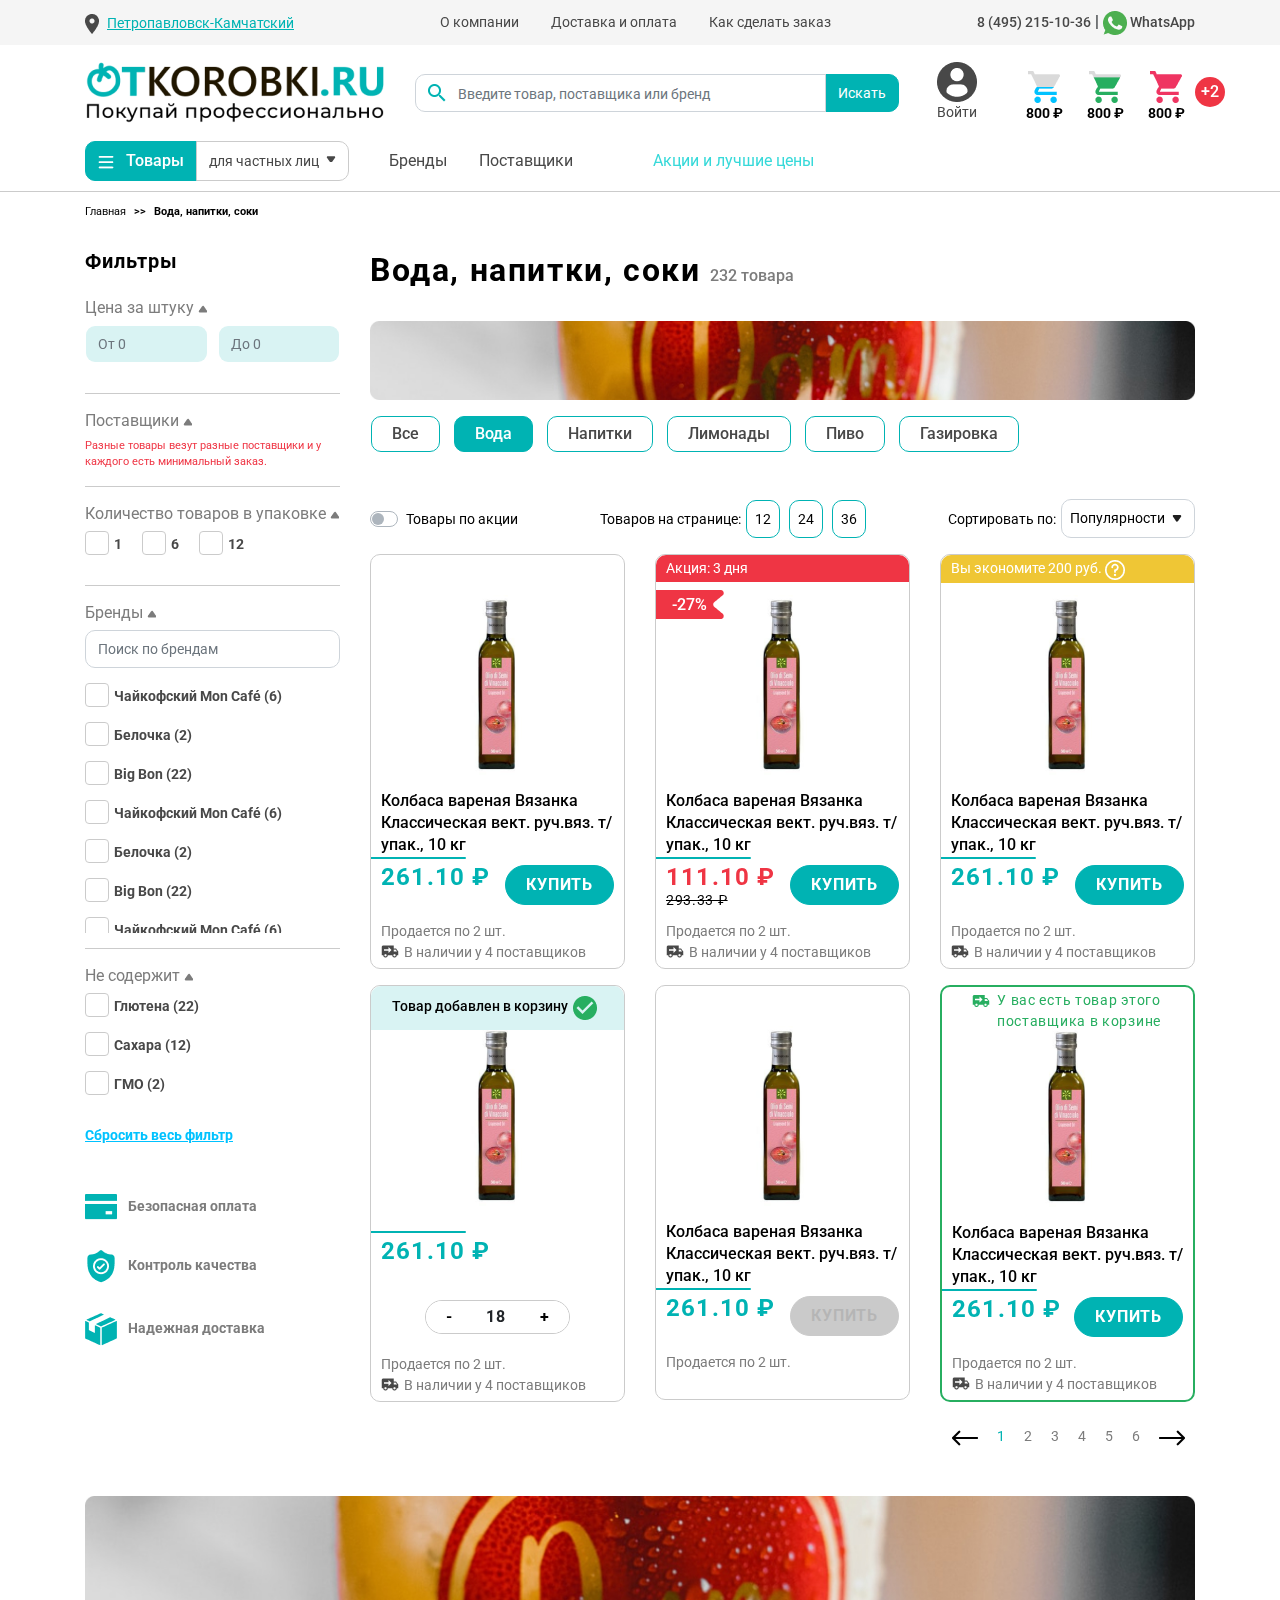
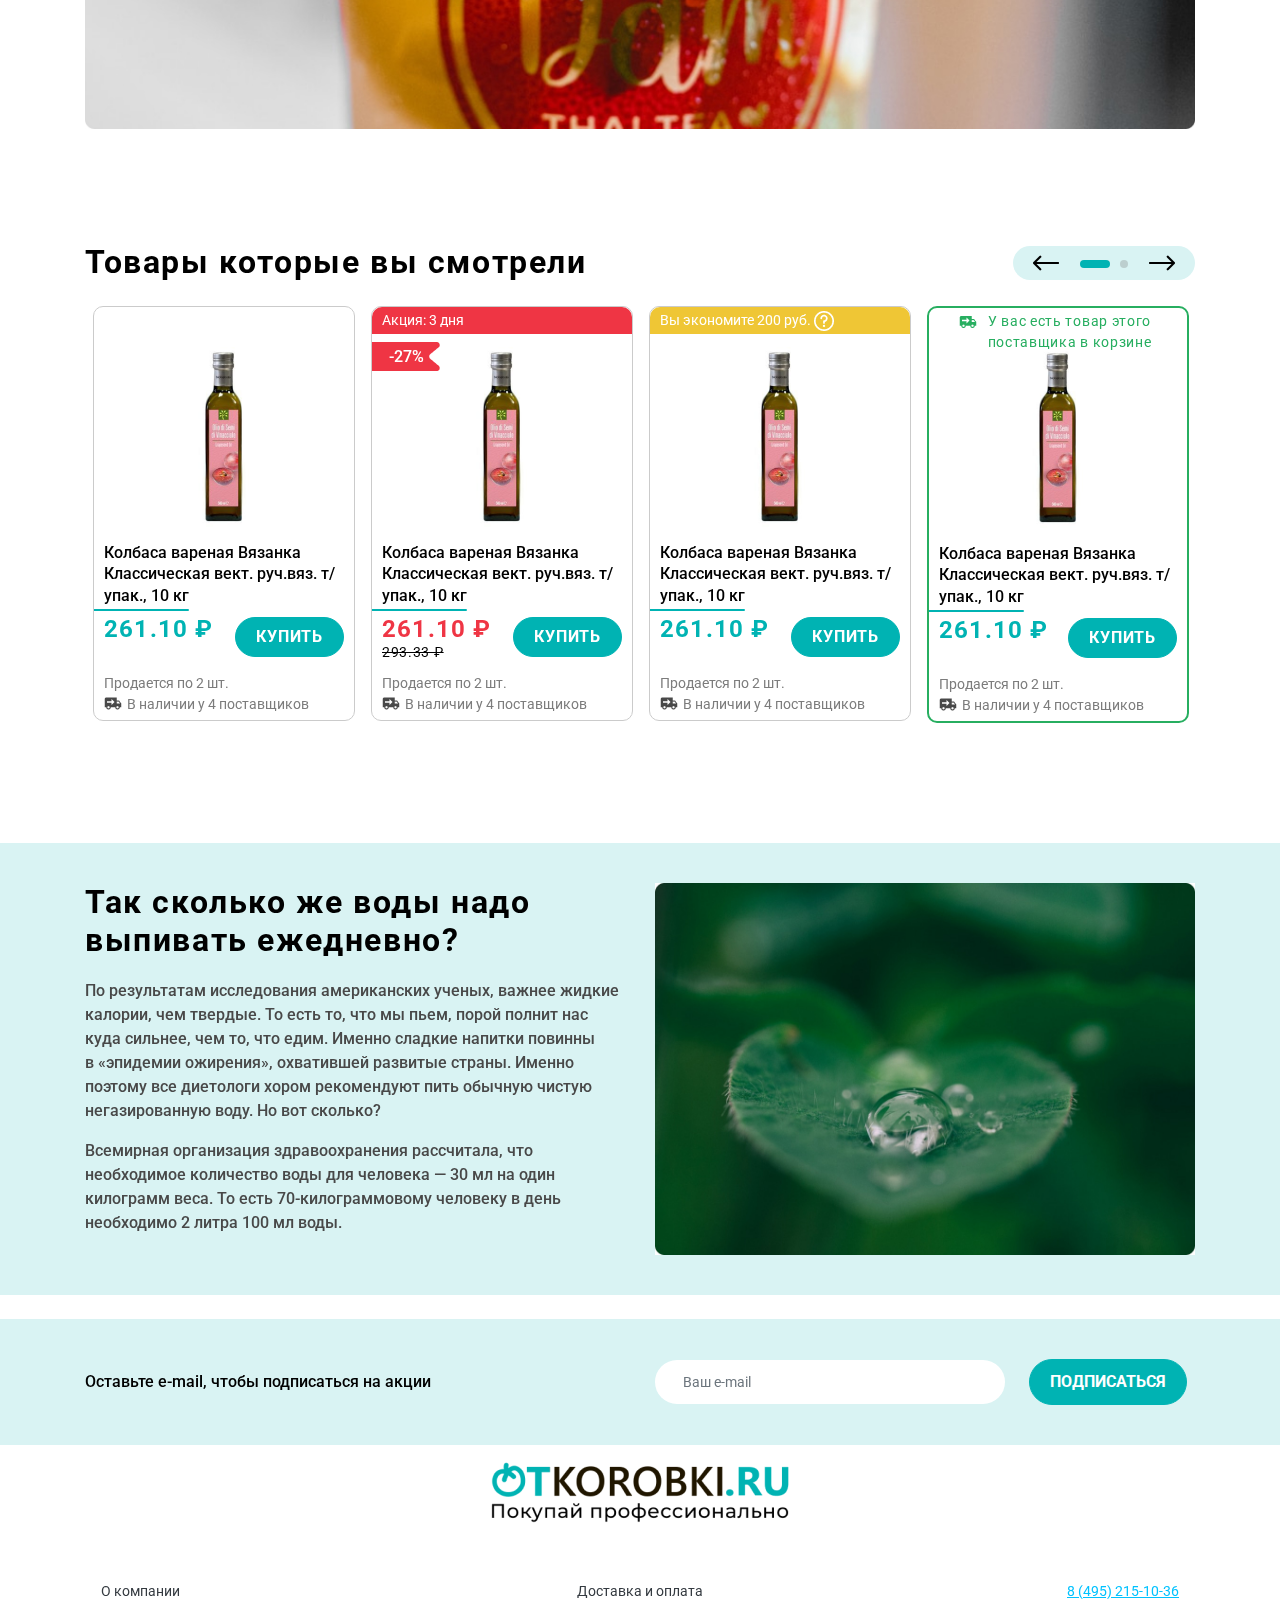
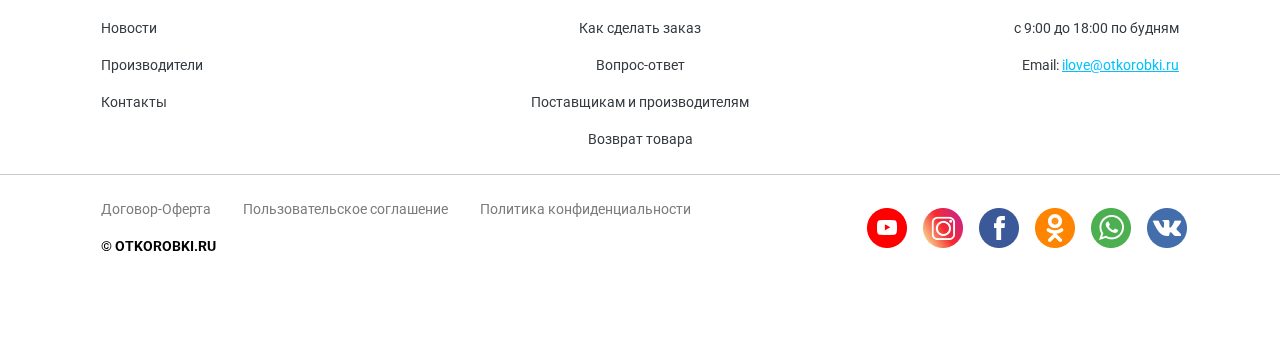
==== commit 763aa446: "detail" ====
--- a/category.html
+++ b/category.html
@@ -19,1131 +19,1243 @@
 <body>
 
 
-<div id="panel">
-    
-    <header class="header">
-
-        <div class="mobile-header d-lg-none">
-            <div class="mobile-line">
+    <div id="panel">
+
+        <header class="header">
+
+            <div class="mobile-header d-lg-none">
+                <div class="mobile-line">
+                    <div class="container">
+                        <div class="row">
+                            <div class="col-12">
+                                <div class="mobile-top-menu py-2">
+                                    <a href="/"><img src="img/mob_logo.png" alt=""></a>
+                                    <a href="javascript:;" class="mobile-searsh-toggle"><img src="img/search_ico.png" alt=""></a>
+                                    <a href="javascript:;" class="cart-link"><img src="img/mob_cart.png" alt=""></a>
+                                    <a class="toggle-button" href="#"><img src="img/burger.png" alt=""></a>
+                                </div>
+                                <div class="mobile-search py-2">
+                                    <a href="#" class="back-link"><img src="img/mob_arrow_left.png" alt=""></a>
+                                    <div class="input-group flex-nowrap">
+                                        <div class="input-group-prepend">
+                                            <span class="input-group-text"><img src="img/search_ico.png" alt=""></span>
+                                        </div>
+                                        <input type="text" class="form-control" placeholder="Поиск...">
+                                    </div>
+                                </div>
+                            </div>
+                        </div>
+                    </div>
+                </div>
+            </div>
+
+            <div class="desktop-header d-none d-lg-block">
+                <div class="top-line py-1">
+                    <div class="container">
+                        <div class="row d-flex justify-content-between align-items-center">
+                            <div class="col-auto">
+                                <a href="#" class="city-choice" data-toggle="modal" data-target="#city-choice">
+                                    <img src="img/place_ico.png" alt=""><span>Петропавловск-Камчатский</span>
+                                </a>
+                            </div>
+                            <div class="col-auto">
+                                <div class="nav">
+                                    <a class="nav-link active" href="#">О компании</a>
+                                    <a class="nav-link" href="#">Доставка и оплата</a>
+                                    <a class="nav-link" href="#">Как сделать заказ</a>
+                                </div>
+                            </div>
+                            <div class="col-auto">
+                                <div class="top-contacts">
+                                    <a href="tel:84952151036">8 (495) 215-10-36</a> |
+                                    <a href="#"><img src="img/whatsapp_top.png" alt=""> WhatsApp</a>
+                                </div>
+                            </div>
+                        </div>
+                    </div>
+                </div>
+
                 <div class="container">
-                    <div class="row">
-                        <div class="col-12">
-                            <div class="mobile-top-menu py-2">
-                                <a href="/"><img src="img/mob_logo.png" alt=""></a>
-                                <a href="javascript:;" class="mobile-searsh-toggle"><img src="img/search_ico.png" alt=""></a>
-                                <a href="javascript:;" class="cart-link"><img src="img/mob_cart.png" alt=""></a>
-                                <a class="toggle-button" href="#"><img src="img/burger.png" alt=""></a>                                
-                            </div>
-                            <div class="mobile-search py-2">
-                                <a href="#" class="back-link"><img src="img/mob_arrow_left.png" alt=""></a>  
-                                <div class="input-group flex-nowrap">
+                    <div class="row align-items-center justify-content-between flex-nowrap py-3">
+                        <div class="col-auto">
+                            <a href="/">
+                                <img src="img/logo.png" alt="">
+                            </a>
+                        </div>
+                        <div class="col">
+                            <div class="search-block">
+                                <div class="input-group">
                                     <div class="input-group-prepend">
                                         <span class="input-group-text"><img src="img/search_ico.png" alt=""></span>
                                     </div>
-                                    <input type="text" class="form-control" placeholder="Поиск...">
-                                </div>                           
-                            </div>                            
-                        </div>
-                    </div>
-                </div>
-            </div>
-        </div>
-
-        <div class="desktop-header d-none d-lg-block">
-            <div class="top-line py-1">
-                <div class="container">
-                    <div class="row d-flex justify-content-between align-items-center">
+                                    <input type="text" class="form-control" placeholder="Введите товар, поставщика или бренд">
+                                    <div class="input-group-append">
+                                        <a href="#" class="input-group-text">Искать</a>
+                                    </div>
+                                </div>
+                            </div>
+                        </div>
                         <div class="col-auto">
-                            <a href="#" class="city-choice" data-toggle="modal" data-target="#city-choice">
-                                <img src="img/place_ico.png" alt=""><span>Петропавловск-Камчатский</span>
-                            </a>
-                        </div>
-                        <div class="col-auto">
-                            <div class="nav">
-                                <a class="nav-link active" href="#">О компании</a>
-                                <a class="nav-link" href="#">Доставка и оплата</a>
-                                <a class="nav-link" href="#">Как сделать заказ</a>
-                            </div>
-                        </div>
-                        <div class="col-auto">
-                            <div class="top-contacts">
-                                <a href="tel:84952151036">8 (495) 215-10-36</a> |
-                                <a href="#"><img src="img/whatsapp_top.png" alt=""> WhatsApp</a>
-                            </div>
-                        </div>
-                    </div>
-                </div>
-            </div>
-
-            <div class="container">
-                <div class="row align-items-center justify-content-between flex-nowrap py-3">
-                    <div class="col-auto">
-                        <a href="/">
-                            <img src="img/logo.png" alt="">
-                        </a>
-                    </div>
-                    <div class="col">
-                        <div class="search-block">
-                            <div class="input-group">
-                                <div class="input-group-prepend">
-                                    <span class="input-group-text"><img src="img/search_ico.png" alt=""></span>
-                                </div>
-                                <input type="text" class="form-control" placeholder="Введите товар, поставщика или бренд">
-                                <div class="input-group-append">
-                                    <a href="#" class="input-group-text">Искать</a>
-                                </div>
-                            </div>
-                        </div>
-                    </div>
-                    <div class="col-auto">
-                        <div class="user-block">
-                            <a href="#">
-                                <img src="img/user_ico.png" alt="">
-                                <div>Войти</div>
-                            </a>
-                            <!-- <a href="#">
+                            <div class="user-block">
+                                <a href="#">
+                                    <img src="img/user_ico.png" alt="">
+                                    <div>Войти</div>
+                                </a>
+                                <!-- <a href="#">
                                 <img src="img/favorites_ico.png" alt="">
                                 <div>Избранное</div>
                             </a> -->
-                            
-                        </div>
-                    </div>
-                    <div class="col-auto" style="min-width: 210px;text-align: center;">
-                        <div class="cart-block">
-                            <div class="cart-item">
-                                <img src="img/cart_1.png" alt="">
-                                <div class="total-price">800 &#8381;</div>
-                            </div>
-                            
-                            <div class="cart-item">
-                                <img src="img/cart_2.png" alt="">
-                                <div class="total-price">800 &#8381;</div>
-                            </div>
-                            <div class="cart-item">
-                                <img src="img/cart_3.png" alt="">
-                                <div class="total-price">800 &#8381;</div>
-                            </div>
-                            <div class="more-cart">+2</div>
-                        </div>
-                    </div>
-                </div>
-                <div class="row">
-                    <div class="col-12 position-relative">
-                        <div class="header-nav d-flex">
-                            <div class="btn-group mr-4">
-                                <button class="btn" type="button" id="main-menu-btn">
+
+                            </div>
+                        </div>
+                        <div class="col-auto" style="min-width: 210px;text-align: center;">
+                            <div class="cart-block">
+                                <div class="cart-item">
+                                    <img src="img/cart_1.png" alt="">
+                                    <div class="total-price">800 &#8381;</div>
+                                </div>
+
+                                <div class="cart-item">
+                                    <img src="img/cart_2.png" alt="">
+                                    <div class="total-price">800 &#8381;</div>
+                                </div>
+                                <div class="cart-item">
+                                    <img src="img/cart_3.png" alt="">
+                                    <div class="total-price">800 &#8381;</div>
+                                </div>
+                                <div class="more-cart">+2</div>
+                            </div>
+                        </div>
+                    </div>
+                    <div class="row">
+                        <div class="col-12 position-relative">
+                            <div class="header-nav d-flex">
+                                <div class="btn-group mr-4">
+                                    <button class="btn" type="button" id="main-menu-btn">
                                     <img src="img/burger_white.png" alt=""> Товары
                                 </button>
-                            
-                                <div class="btn-group" role="group">
-                                    <button type="button" class="btn dropdown-toggle" data-toggle="dropdown" aria-haspopup="true" aria-expanded="false">
+
+                                    <div class="btn-group" role="group">
+                                        <button type="button" class="btn dropdown-toggle" data-toggle="dropdown" aria-haspopup="true" aria-expanded="false">
                                         для частных лиц
                                     </button>
-                                    <div class="dropdown-menu" aria-labelledby="btnGroupDrop1">
-                                        <!-- <a class="dropdown-item" href="#">для частных лиц</a> -->
-                                        <a class="dropdown-item" href="#">для юр. лиц</a>
-                                    </div>
-                                </div>
-                            </div>
-                            <div class="nav mr-5">
-                                <a href="#" class="nav-link">Бренды</a>
-                                <a href="#" class="nav-link">Поставщики</a>
-                            </div>
-
-                            <div class="other-nav">
-                                <a href="#" class="nav-link">Акции и лучшие цены</a>
-                            </div>
-                        </div>
- 
-                        <div class="main-menu" id="main-menu">
-                            <a href="#" class="btn my-3 ml-2">Выбрать поставщика</a>
-                            <ul>
-                                <li class="active">
-                                    <a href="#"><img src="img/menu-ico/carbon_wheat.svg" alt=""><span>Бакалея</span></a>
-                                    <ul>
-                                        <li><a href="#"><b>Азиатская кухня</b></a></li> 
-                                        <li><a href="#">Кетчуп, майонез, соусы, сиропы</a></li> 
-                                        <li><a href="#">Крупы, хлопья, мюсли, сухие завтраки</a></li> 
-                                        <li><a href="#">Макаронные изделия</a></li>
-                                        <li><a href="#">Азиатская кухня</a></li> 
-                                        <li><a href="#">Кетчуп, майонез, соусы, сиропы</a></li> 
-                                        <li><a href="#">Крупы, хлопья, мюсли, сухие завтраки</a></li> 
-                                        <li><a href="#"><b>Макаронные изделия</b></a></li>
-                                        <li><a href="#">Азиатская кухня</a></li> 
-                                        <li><a href="#">Кетчуп, майонез, соусы, сиропы</a></li> 
-                                        <li><a href="#">Крупы, хлопья, мюсли, сухие завтраки</a></li> 
-                                        <li><a href="#">Макаронные изделия</a></li>
-                                        <li><a href="#">Азиатская кухня</a></li> 
-                                        <li><a href="#">Кетчуп, майонез, соусы, сиропы</a></li> 
-                                        <li><a href="#">Крупы, хлопья, мюсли, сухие завтраки</a></li> 
-                                        <li><a href="#">Макаронные изделия</a></li>
-
-                                    </ul>
-                                    <a href="#" class="menu-banner">
-                                        <img class="img-fluid" src="img/menu_banner.jpg" alt="">
-                                    </a>
-                                </li> 
-                                <li><a href="#"><img src="img/menu-ico/ic_sharp-local-drink.svg" alt=""><span>Вода, напитки, соки</span></a>
-                                    <ul>
-                                        <li><a href="#">Минеральная вода</a></li> 
-                                        <li><a href="#">Напитки, лимонады, квас</a></li> 
-                                        <li><a href="#">Соки, нектары, морсы, компоты</a></li>
-                                    </ul>
-                                </li> 
-                                <li><a href="#"><img src="img/menu-ico/uil_kid.svg" alt=""><span>Детское питание и товары для детей</span></a>
-                                    <ul>
-                                        <li><a href="#">Детская косметика и гигиена</a></li> 
-                                        <li><a href="#">Детские молочные продукты</a></li> 
-                                        <li><a href="#">Детские смеси</a></li>
-                                    </ul>
-                                </li> 
-                                <li><a href="#"><img src="img/menu-ico/uil_kid.svg" alt=""><span>Замороженные продукты</span></a>
-                                    <ul>
-                                        <li><a href="#">Вареники, блинчики</a></li> 
-                                        <li><a href="#">Готовые замороженные блюда</a></li> 
-                                        <li><a href="#">Замороженные десерты</a></li>
-                                    </ul>
-                                </li> 
-                                <li><a href="#"><img src="img/menu-ico/uil_kid.svg" alt=""><span>Кондитерские изделия</span></a>
-                                    <ul>
-                                        <li><a href="#">Баранки, соломка, сушки, сухари, хлебцы</a></li> 
-                                        <li><a href="#">Батончики, снеки</a></li> 
-                                        <li><a href="#">Вафли, пряники, печенье, крекер</a></li>
-                                    </ul>
-                                </li> 
-                                <li><a href="#"><img src="img/menu-ico/uil_kid.svg" alt=""><span>Консервация</span></a>
-                                    <ul>
-                                        <li><a href="#">Баранки, соломка, сушки, сухари, хлебцы</a></li> 
-                                        <li><a href="#">Батончики, снеки</a></li> 
-                                        <li><a href="#">Вафли, пряники, печенье, крекер</a></li>
-                                    </ul>
-                                </li> 
-                                <li><a href="#"><img src="img/menu-ico/uil_kid.svg" alt=""><span>Молочные продкуты, сыры, яйца</span></a>
-                                    <ul>
-                                        <li><a href="#">Баранки, соломка, сушки, сухари, хлебцы</a></li> 
-                                        <li><a href="#">Батончики, снеки</a></li> 
-                                        <li><a href="#">Вафли, пряники, печенье, крекер</a></li>
-                                    </ul>
-                                </li> 
-                                <li><a href="#"><img src="img/menu-ico/uil_kid.svg" alt=""><span>Мясо, птица, рыба, гастрономия</span></a>
-                                    <ul>
-                                        <li><a href="#">Баранки, соломка, сушки, сухари, хлебцы</a></li> 
-                                        <li><a href="#">Батончики, снеки</a></li> 
-                                        <li><a href="#">Вафли, пряники, печенье, крекер</a></li>
-                                    </ul>
-                                </li> 
-                                <li><a href="#"><img src="img/menu-ico/uil_kid.svg" alt=""><span>Кондитерские изделия</span></a>
-                                    <ul>
-                                        <li><a href="#">Баранки, соломка, сушки, сухари, хлебцы</a></li> 
-                                        <li><a href="#">Батончики, снеки</a></li> 
-                                        <li><a href="#">Вафли, пряники, печенье, крекер</a></li>
-                                    </ul>
-                                </li> 
-                                <li><a href="#"><img src="img/menu-ico/uil_kid.svg" alt=""><span>Овощи, фрукты, зелень</span></a>
-                                    <ul>
-                                        <li><a href="#">Баранки, соломка, сушки, сухари, хлебцы</a></li> 
-                                        <li><a href="#">Батончики, снеки</a></li> 
-                                        <li><a href="#">Вафли, пряники, печенье, крекер</a></li>
-                                    </ul>
-                                </li> 
-                                <li><a href="#"><img src="img/menu-ico/uil_kid.svg" alt=""><span>Товары для дома</span></a>
-                                    <ul>
-                                        <li><a href="#">Баранки, соломка, сушки, сухари, хлебцы</a></li> 
-                                        <li><a href="#">Батончики, снеки</a></li> 
-                                        <li><a href="#">Вафли, пряники, печенье, крекер</a></li>
-                                    </ul>
-                                </li> 
-                                <li><a href="#"><img src="img/menu-ico/uil_kid.svg" alt=""><span>Чай, кофе, какао</span></a>
-                                    <ul>
-                                        <li><a href="#">Баранки, соломка, сушки, сухари, хлебцы</a></li> 
-                                        <li><a href="#">Батончики, снеки</a></li> 
-                                        <li><a href="#">Вафли, пряники, печенье, крекер</a></li>
-                                    </ul>
-                                </li> 
-                                <li><a href="#"><img src="img/menu-ico/uil_kid.svg" alt=""><span>Для офисов</span></a>
-                                    <ul>
-                                        <li><a href="#">Баранки, соломка, сушки, сухари, хлебцы</a></li> 
-                                        <li><a href="#">Батончики, снеки</a></li> 
-                                        <li><a href="#">Вафли, пряники, печенье, крекер</a></li>
-                                    </ul>
-                                </li> 
-                                <li><a href="#"><img src="img/menu-ico/uil_kid.svg" alt=""><span>Для HoReCa</span></a>
-                                    <ul>
-                                        <li><a href="#">Баранки, соломка, сушки, сухари, хлебцы</a></li> 
-                                        <li><a href="#">Батончики, снеки</a></li> 
-                                        <li><a href="#">Вафли, пряники, печенье, крекер</a></li>
-                                    </ul>
-                                </li> 
-                                <li><a href="#"><img src="img/menu-ico/uil_kid.svg" alt=""><span>Для магазинов</span></a>
-                                    <ul>
-                                        <li><a href="#">Баранки, соломка, сушки, сухари, хлебцы</a></li> 
-                                        <li><a href="#">Батончики, снеки</a></li> 
-                                        <li><a href="#">Вафли, пряники, печенье, крекер</a></li>
-                                    </ul>
-                                </li> 
-                            </ul>
-                        </div> 
-
-                    </div>
-                </div>
-            </div>            
-        </div>
-
-    </header>
-
-    <main role="main">        
-        <div class="container">
-            <div class="row">
-                <div class="col-12">
-                    <nav aria-label="breadcrumb">
-                        <ol class="breadcrumb">
-                            <li class="breadcrumb-item"><a href="#">Главная</a></li>
-                            <li class="breadcrumb-item active" aria-current="page">Вода, напитки, соки</li>
-                        </ol>
-                    </nav>
+                                        <div class="dropdown-menu" aria-labelledby="btnGroupDrop1">
+                                            <!-- <a class="dropdown-item" href="#">для частных лиц</a> -->
+                                            <a class="dropdown-item" href="#">для юр. лиц</a>
+                                        </div>
+                                    </div>
+                                </div>
+                                <div class="nav mr-5">
+                                    <a href="#" class="nav-link">Бренды</a>
+                                    <a href="#" class="nav-link">Поставщики</a>
+                                </div>
+
+                                <div class="other-nav">
+                                    <a href="#" class="nav-link">Акции и лучшие цены</a>
+                                </div>
+                            </div>
+
+                            <div class="main-menu" id="main-menu">
+                                <a href="#" class="btn my-3 ml-2">Выбрать поставщика</a>
+                                <ul>
+                                    <li class="active">
+                                        <a href="#"><img src="img/menu-ico/carbon_wheat.svg" alt=""><span>Бакалея</span></a>
+                                        <ul>
+                                            <li><a href="#"><b>Азиатская кухня</b></a></li>
+                                            <li><a href="#">Кетчуп, майонез, соусы, сиропы</a></li>
+                                            <li><a href="#">Крупы, хлопья, мюсли, сухие завтраки</a></li>
+                                            <li><a href="#">Макаронные изделия</a></li>
+                                            <li><a href="#">Азиатская кухня</a></li>
+                                            <li><a href="#">Кетчуп, майонез, соусы, сиропы</a></li>
+                                            <li><a href="#">Крупы, хлопья, мюсли, сухие завтраки</a></li>
+                                            <li><a href="#"><b>Макаронные изделия</b></a></li>
+                                            <li><a href="#">Азиатская кухня</a></li>
+                                            <li><a href="#">Кетчуп, майонез, соусы, сиропы</a></li>
+                                            <li><a href="#">Крупы, хлопья, мюсли, сухие завтраки</a></li>
+                                            <li><a href="#">Макаронные изделия</a></li>
+                                            <li><a href="#">Азиатская кухня</a></li>
+                                            <li><a href="#">Кетчуп, майонез, соусы, сиропы</a></li>
+                                            <li><a href="#">Крупы, хлопья, мюсли, сухие завтраки</a></li>
+                                            <li><a href="#">Макаронные изделия</a></li>
+
+                                        </ul>
+                                        <a href="#" class="menu-banner">
+                                            <img class="img-fluid" src="img/menu_banner.jpg" alt="">
+                                        </a>
+                                    </li>
+                                    <li>
+                                        <a href="#"><img src="img/menu-ico/ic_sharp-local-drink.svg" alt=""><span>Вода, напитки, соки</span></a>
+                                        <ul>
+                                            <li><a href="#">Минеральная вода</a></li>
+                                            <li><a href="#">Напитки, лимонады, квас</a></li>
+                                            <li><a href="#">Соки, нектары, морсы, компоты</a></li>
+                                        </ul>
+                                    </li>
+                                    <li>
+                                        <a href="#"><img src="img/menu-ico/uil_kid.svg" alt=""><span>Детское питание и товары для детей</span></a>
+                                        <ul>
+                                            <li><a href="#">Детская косметика и гигиена</a></li>
+                                            <li><a href="#">Детские молочные продукты</a></li>
+                                            <li><a href="#">Детские смеси</a></li>
+                                        </ul>
+                                    </li>
+                                    <li>
+                                        <a href="#"><img src="img/menu-ico/uil_kid.svg" alt=""><span>Замороженные продукты</span></a>
+                                        <ul>
+                                            <li><a href="#">Вареники, блинчики</a></li>
+                                            <li><a href="#">Готовые замороженные блюда</a></li>
+                                            <li><a href="#">Замороженные десерты</a></li>
+                                        </ul>
+                                    </li>
+                                    <li>
+                                        <a href="#"><img src="img/menu-ico/uil_kid.svg" alt=""><span>Кондитерские изделия</span></a>
+                                        <ul>
+                                            <li><a href="#">Баранки, соломка, сушки, сухари, хлебцы</a></li>
+                                            <li><a href="#">Батончики, снеки</a></li>
+                                            <li><a href="#">Вафли, пряники, печенье, крекер</a></li>
+                                        </ul>
+                                    </li>
+                                    <li>
+                                        <a href="#"><img src="img/menu-ico/uil_kid.svg" alt=""><span>Консервация</span></a>
+                                        <ul>
+                                            <li><a href="#">Баранки, соломка, сушки, сухари, хлебцы</a></li>
+                                            <li><a href="#">Батончики, снеки</a></li>
+                                            <li><a href="#">Вафли, пряники, печенье, крекер</a></li>
+                                        </ul>
+                                    </li>
+                                    <li>
+                                        <a href="#"><img src="img/menu-ico/uil_kid.svg" alt=""><span>Молочные продкуты, сыры, яйца</span></a>
+                                        <ul>
+                                            <li><a href="#">Баранки, соломка, сушки, сухари, хлебцы</a></li>
+                                            <li><a href="#">Батончики, снеки</a></li>
+                                            <li><a href="#">Вафли, пряники, печенье, крекер</a></li>
+                                        </ul>
+                                    </li>
+                                    <li>
+                                        <a href="#"><img src="img/menu-ico/uil_kid.svg" alt=""><span>Мясо, птица, рыба, гастрономия</span></a>
+                                        <ul>
+                                            <li><a href="#">Баранки, соломка, сушки, сухари, хлебцы</a></li>
+                                            <li><a href="#">Батончики, снеки</a></li>
+                                            <li><a href="#">Вафли, пряники, печенье, крекер</a></li>
+                                        </ul>
+                                    </li>
+                                    <li>
+                                        <a href="#"><img src="img/menu-ico/uil_kid.svg" alt=""><span>Кондитерские изделия</span></a>
+                                        <ul>
+                                            <li><a href="#">Баранки, соломка, сушки, сухари, хлебцы</a></li>
+                                            <li><a href="#">Батончики, снеки</a></li>
+                                            <li><a href="#">Вафли, пряники, печенье, крекер</a></li>
+                                        </ul>
+                                    </li>
+                                    <li>
+                                        <a href="#"><img src="img/menu-ico/uil_kid.svg" alt=""><span>Овощи, фрукты, зелень</span></a>
+                                        <ul>
+                                            <li><a href="#">Баранки, соломка, сушки, сухари, хлебцы</a></li>
+                                            <li><a href="#">Батончики, снеки</a></li>
+                                            <li><a href="#">Вафли, пряники, печенье, крекер</a></li>
+                                        </ul>
+                                    </li>
+                                    <li>
+                                        <a href="#"><img src="img/menu-ico/uil_kid.svg" alt=""><span>Товары для дома</span></a>
+                                        <ul>
+                                            <li><a href="#">Баранки, соломка, сушки, сухари, хлебцы</a></li>
+                                            <li><a href="#">Батончики, снеки</a></li>
+                                            <li><a href="#">Вафли, пряники, печенье, крекер</a></li>
+                                        </ul>
+                                    </li>
+                                    <li>
+                                        <a href="#"><img src="img/menu-ico/uil_kid.svg" alt=""><span>Чай, кофе, какао</span></a>
+                                        <ul>
+                                            <li><a href="#">Баранки, соломка, сушки, сухари, хлебцы</a></li>
+                                            <li><a href="#">Батончики, снеки</a></li>
+                                            <li><a href="#">Вафли, пряники, печенье, крекер</a></li>
+                                        </ul>
+                                    </li>
+                                    <li>
+                                        <a href="#"><img src="img/menu-ico/uil_kid.svg" alt=""><span>Для офисов</span></a>
+                                        <ul>
+                                            <li><a href="#">Баранки, соломка, сушки, сухари, хлебцы</a></li>
+                                            <li><a href="#">Батончики, снеки</a></li>
+                                            <li><a href="#">Вафли, пряники, печенье, крекер</a></li>
+                                        </ul>
+                                    </li>
+                                    <li>
+                                        <a href="#"><img src="img/menu-ico/uil_kid.svg" alt=""><span>Для HoReCa</span></a>
+                                        <ul>
+                                            <li><a href="#">Баранки, соломка, сушки, сухари, хлебцы</a></li>
+                                            <li><a href="#">Батончики, снеки</a></li>
+                                            <li><a href="#">Вафли, пряники, печенье, крекер</a></li>
+                                        </ul>
+                                    </li>
+                                    <li>
+                                        <a href="#"><img src="img/menu-ico/uil_kid.svg" alt=""><span>Для магазинов</span></a>
+                                        <ul>
+                                            <li><a href="#">Баранки, соломка, сушки, сухари, хлебцы</a></li>
+                                            <li><a href="#">Батончики, снеки</a></li>
+                                            <li><a href="#">Вафли, пряники, печенье, крекер</a></li>
+                                        </ul>
+                                    </li>
+                                </ul>
+                            </div>
+
+                        </div>
+                    </div>
                 </div>
             </div>
-            <div class="row">
-                <div class="col-12 col-lg-3 d-none d-lg-block">
-                    <div class="filters-block">
-                        <h3 class="title">Фильтры</h3>
-
-                        <div class="filter-block">
-                            <a class="filter-name" data-toggle="collapse" href="#collapse0">
+
+        </header>
+
+        <main role="main">
+            <div class="container">
+                <div class="row">
+                    <div class="col-12">
+                        <nav aria-label="breadcrumb">
+                            <ol class="breadcrumb">
+                                <li class="breadcrumb-item"><a href="#">Главная</a></li>
+                                <li class="breadcrumb-item active" aria-current="page">Вода, напитки, соки</li>
+                            </ol>
+                        </nav>
+                    </div>
+                </div>
+                <div class="row">
+                    <div class="col-12 col-lg-3 d-none d-lg-block">
+                        <div class="filters-block">
+                            <h3 class="title">Фильтры</h3>
+
+                            <div class="filter-block">
+                                <a class="filter-name" data-toggle="collapse" href="#collapse0">
                                 Цена за штуку
                             </a>
-                            <div class="collapse show" id="collapse0">
-                                <div class="form-row">
-                                    <div class="col">
-                                        <input type="text" class="form-control fill" id="range-min" placeholder="От 0" value="">
-                                    </div>
-                                    <div class="col">
-                                        <input type="text" class="form-control fill" id="range-max" placeholder="До 0" value="">
-                                    </div>
-                                </div>
-                            </div>                              
-                        </div>
-
-                        <div class="filter-block">
-                            <a class="filter-name" data-toggle="collapse" href="#collapse1">
+                                <div class="collapse show" id="collapse0">
+                                    <div class="form-row">
+                                        <div class="col">
+                                            <input type="text" class="form-control fill" id="range-min" placeholder="От 0" value="">
+                                        </div>
+                                        <div class="col">
+                                            <input type="text" class="form-control fill" id="range-max" placeholder="До 0" value="">
+                                        </div>
+                                    </div>
+                                </div>
+                            </div>
+
+                            <div class="filter-block">
+                                <a class="filter-name" data-toggle="collapse" href="#collapse1">
                                 Поставщики
                             </a>
-                            <div class="collapse show" id="collapse1">
-                                <p class="warning-text">Разные товары везут разные поставщики и у каждого есть минимальный заказ.</p>
-                            </div>                            
-                        </div>
-
-                        <div class="filter-block">
-                            <a class="filter-name" data-toggle="collapse" href="#collapse2">
+                                <div class="collapse show" id="collapse1">
+                                    <p class="warning-text">Разные товары везут разные поставщики и у каждого есть минимальный заказ.</p>
+                                </div>
+                            </div>
+
+                            <div class="filter-block">
+                                <a class="filter-name" data-toggle="collapse" href="#collapse2">
                                 Количество товаров в упаковке
                             </a>
-                            <div class="collapse show" id="collapse2">
-                                <div class="custom-control custom-checkbox custom-control-inline">
-                                    <input type="checkbox" class="custom-control-input" id="customCheck21">
-                                    <label class="custom-control-label" for="customCheck21">1</label>
-                                </div>
-                                <div class="custom-control custom-checkbox custom-control-inline">
-                                    <input type="checkbox" class="custom-control-input" id="customCheck22">
-                                    <label class="custom-control-label" for="customCheck22">6</label>
-                                </div>
-                                <div class="custom-control custom-checkbox custom-control-inline">
-                                    <input type="checkbox" class="custom-control-input" id="customCheck23">
-                                    <label class="custom-control-label" for="customCheck23">12</label>
-                                </div>
-                            </div>                            
-                        </div>
-
-                        <div class="filter-block">
-                            <a class="filter-name" data-toggle="collapse" href="#collapse3">
+                                <div class="collapse show" id="collapse2">
+                                    <div class="custom-control custom-checkbox custom-control-inline">
+                                        <input type="checkbox" class="custom-control-input" id="customCheck21">
+                                        <label class="custom-control-label" for="customCheck21">1</label>
+                                    </div>
+                                    <div class="custom-control custom-checkbox custom-control-inline">
+                                        <input type="checkbox" class="custom-control-input" id="customCheck22">
+                                        <label class="custom-control-label" for="customCheck22">6</label>
+                                    </div>
+                                    <div class="custom-control custom-checkbox custom-control-inline">
+                                        <input type="checkbox" class="custom-control-input" id="customCheck23">
+                                        <label class="custom-control-label" for="customCheck23">12</label>
+                                    </div>
+                                </div>
+                            </div>
+
+                            <div class="filter-block">
+                                <a class="filter-name" data-toggle="collapse" href="#collapse3">
                                 Бренды
                             </a>
-                            <div class="collapse show" id="collapse3">
-                                <input class="form-control" type="text" placeholder="Поиск по брендам">
-                                <div class="custom-control custom-checkbox">
-                                    <input type="checkbox" class="custom-control-input" id="customCheck31">
-                                    <label class="custom-control-label" for="customCheck31">Чайкофский Mon Café (6)</label>
-                                </div>
-                                <div class="custom-control custom-checkbox">
-                                    <input type="checkbox" class="custom-control-input" id="customCheck32">
-                                    <label class="custom-control-label" for="customCheck32">Белочка (2)</label>
-                                </div>
-                                <div class="custom-control custom-checkbox">
-                                    <input type="checkbox" class="custom-control-input" id="customCheck33">
-                                    <label class="custom-control-label" for="customCheck33">Big Bon (22)</label>
-                                </div>
-                            </div>                            
-                        </div>
-
-                        <div class="filter-block border-bottom-0">
-                            <a class="filter-name" data-toggle="collapse" href="#collapse4">
+                                <div class="collapse show" id="collapse3">
+                                    <input class="form-control" type="text" placeholder="Поиск по брендам">
+                                    <div class="scroll-list">
+                                        <div class="custom-control custom-checkbox">
+                                            <input type="checkbox" class="custom-control-input" id="customCheck31">
+                                            <label class="custom-control-label" for="customCheck31">Чайкофский Mon Café (6)</label>
+                                        </div>
+                                        <div class="custom-control custom-checkbox">
+                                            <input type="checkbox" class="custom-control-input" id="customCheck32">
+                                            <label class="custom-control-label" for="customCheck32">Белочка (2)</label>
+                                        </div>
+                                        <div class="custom-control custom-checkbox">
+                                            <input type="checkbox" class="custom-control-input" id="customCheck33">
+                                            <label class="custom-control-label" for="customCheck33">Big Bon (22)</label>
+                                        </div>
+                                        <div class="custom-control custom-checkbox">
+                                            <input type="checkbox" class="custom-control-input" id="customCheck34">
+                                            <label class="custom-control-label" for="customCheck34">Чайкофский Mon Café (6)</label>
+                                        </div>
+                                        <div class="custom-control custom-checkbox">
+                                            <input type="checkbox" class="custom-control-input" id="customCheck35">
+                                            <label class="custom-control-label" for="customCheck35">Белочка (2)</label>
+                                        </div>
+                                        <div class="custom-control custom-checkbox">
+                                            <input type="checkbox" class="custom-control-input" id="customCheck36">
+                                            <label class="custom-control-label" for="customCheck36">Big Bon (22)</label>
+                                        </div>
+                                        <div class="custom-control custom-checkbox">
+                                            <input type="checkbox" class="custom-control-input" id="customCheck37">
+                                            <label class="custom-control-label" for="customCheck37">Чайкофский Mon Café (6)</label>
+                                        </div>
+                                        <div class="custom-control custom-checkbox">
+                                            <input type="checkbox" class="custom-control-input" id="customCheck38">
+                                            <label class="custom-control-label" for="customCheck38">Белочка (2)</label>
+                                        </div>
+                                        <div class="custom-control custom-checkbox">
+                                            <input type="checkbox" class="custom-control-input" id="customCheck39">
+                                            <label class="custom-control-label" for="customCheck39">Big Bon (22)</label>
+                                        </div>
+                                    </div>
+
+                                </div>
+                            </div>
+
+                            <div class="filter-block border-bottom-0">
+                                <a class="filter-name" data-toggle="collapse" href="#collapse4">
                                 Не содержит
                             </a>
-                            <div class="collapse show" id="collapse4">
-                                <div class="custom-control custom-checkbox">
-                                    <input type="checkbox" class="custom-control-input" id="customCheck41">
-                                    <label class="custom-control-label" for="customCheck41">Глютена (22)</label>
-                                </div>
-                                <div class="custom-control custom-checkbox">
-                                    <input type="checkbox" class="custom-control-input" id="customCheck42">
-                                    <label class="custom-control-label" for="customCheck42">Сахара (12)</label>
-                                </div>
-                                <div class="custom-control custom-checkbox">
-                                    <input type="checkbox" class="custom-control-input" id="customCheck43">
-                                    <label class="custom-control-label" for="customCheck43">ГMO (2)</label>
-                                </div>
-                            </div>                            
-                        </div>
-
-                        <a class="filter-reset" href="#">Сбросить весь фильтр</a>
-
-                        <div class="utp-block mt-5">
-                            <div><img src="img/utp_detail_1.png" alt=""> Безопасная оплата</div>
-                            <div><img src="img/utp_detail_2.png" alt=""> Контроль качества</div>
-                            <div><img src="img/utp_detail_3.png" alt=""> Надежная доставка</div>
-                        </div>
-
-                    </div>
-                </div>
-                
-                <div class="col-12 col-lg-9">
-                    
-                    <div class="row">
-                        <div class="col-12">
-                            <h1 class="title mb-4">Вода, напитки, соки <span>232 товара</span></h1>
-                            <a class="d-block" href="#">
-                                <img class="img-fluid" src="img/cat_top_banner.jpg" alt="">
-                            </a>
-
-                            <div class="control-block my-4 d-lg-none">
-                                <button class="btn filters-link toggle-filters"><img src="img/filter_img.svg" alt="">Фильтры</button>
-                                <button class="btn view-link toggle-view">Вид</button>
-                            </div>
-
-                            <div class="row my-3">
-                                <div class="col-12 mob-gutters pl-3">
-                                    <div class="tags-block tags-slider">
-                                        <a href="#" class="tag-item">Все</a>
-                                        <a href="#" class="tag-item active">Вода</a>
-                                        <a href="#" class="tag-item">Напитки</a>
-                                        <a href="#" class="tag-item">Лимонады</a>
-                                        <a href="#" class="tag-item">Пиво</a>
-                                        <a href="#" class="tag-item">Газировка</a>
-                                    </div>
-                                </div>
-                            </div>
-
-                        </div>
-                    </div>
-
-                    <div class="card-filters-block d-none d-lg-block">
-                        <div class="row justify-content-between align-items-center my-3">
-                            <div class="col-12 col-lg-auto">
-                                <div class="custom-control custom-switch">
-                                    <input type="checkbox" class="custom-control-input" id="customSwitch1">
-                                    <label class="custom-control-label card-filters-label" for="customSwitch1">Товары по акции</label>
-                                </div>
-                            </div>
-                            <div class="col-12 col-lg-auto d-flex align-items-center">
-                                <div class="card-filters-label">Товаров на странице:</div>
-                                <div class="quantity-goods-block">
-                                    <a href="#" class="quantity">12</a>
-                                    <a href="#" class="quantity">24</a>
-                                    <a href="#" class="quantity">36</a>
-                                </div>
-                            </div>
-                            <div class="col-12 col-lg-auto d-flex align-items-center">
-                                <div class="card-filters-label">Сортировать по:</div>
-                                <select class="custom-select">
+                                <div class="collapse show" id="collapse4">
+                                    <div class="custom-control custom-checkbox">
+                                        <input type="checkbox" class="custom-control-input" id="customCheck41">
+                                        <label class="custom-control-label" for="customCheck41">Глютена (22)</label>
+                                    </div>
+                                    <div class="custom-control custom-checkbox">
+                                        <input type="checkbox" class="custom-control-input" id="customCheck42">
+                                        <label class="custom-control-label" for="customCheck42">Сахара (12)</label>
+                                    </div>
+                                    <div class="custom-control custom-checkbox">
+                                        <input type="checkbox" class="custom-control-input" id="customCheck43">
+                                        <label class="custom-control-label" for="customCheck43">ГMO (2)</label>
+                                    </div>
+                                </div>
+                            </div>
+
+                            <a class="filter-reset" href="#">Сбросить весь фильтр</a>
+
+                            <div class="utp-block mt-5">
+                                <div><img src="img/utp_detail_1.png" alt=""> Безопасная оплата</div>
+                                <div><img src="img/utp_detail_2.png" alt=""> Контроль качества</div>
+                                <div><img src="img/utp_detail_3.png" alt=""> Надежная доставка</div>
+                            </div>
+
+                        </div>
+                    </div>
+
+                    <div class="col-12 col-lg-9">
+
+                        <div class="row">
+                            <div class="col-12">
+                                <h1 class="title mb-4">Вода, напитки, соки <span>232 товара</span></h1>
+                                <a class="d-block" href="#">
+                                    <img class="img-fluid" src="img/cat_top_banner.jpg" alt="">
+                                </a>
+
+                                <div class="control-block my-4 d-lg-none">
+                                    <button class="btn filters-link toggle-filters"><img src="img/filter_img.svg" alt="">Фильтры</button>
+                                    <button class="btn view-link toggle-view">Вид</button>
+                                </div>
+
+                                <div class="row my-3">
+                                    <div class="col-12 mob-gutters pl-3">
+                                        <div class="tags-block tags-slider">
+                                            <a href="#" class="tag-item">Все</a>
+                                            <a href="#" class="tag-item active">Вода</a>
+                                            <a href="#" class="tag-item">Напитки</a>
+                                            <a href="#" class="tag-item">Лимонады</a>
+                                            <a href="#" class="tag-item">Пиво</a>
+                                            <a href="#" class="tag-item">Газировка</a>
+                                        </div>
+                                    </div>
+                                </div>
+
+                            </div>
+                        </div>
+
+                        <div class="card-filters-block d-none d-lg-block">
+                            <div class="row justify-content-between align-items-center my-3">
+                                <div class="col-12 col-lg-auto">
+                                    <div class="custom-control custom-switch">
+                                        <input type="checkbox" class="custom-control-input" id="customSwitch1">
+                                        <label class="custom-control-label card-filters-label" for="customSwitch1">Товары по акции</label>
+                                    </div>
+                                </div>
+                                <div class="col-12 col-lg-auto d-flex align-items-center">
+                                    <div class="card-filters-label">Товаров на странице:</div>
+                                    <div class="quantity-goods-block">
+                                        <a href="#" class="quantity">12</a>
+                                        <a href="#" class="quantity">24</a>
+                                        <a href="#" class="quantity">36</a>
+                                    </div>
+                                </div>
+                                <div class="col-12 col-lg-auto d-flex align-items-center">
+                                    <div class="card-filters-label">Сортировать по:</div>
+                                    <select class="custom-select">
                                     <option value="1" selected>Популярности</option>
                                     <option value="2">Сначала дешевле</option>
                                     <option value="3">Сначала дороже</option>
                                     <option value="4">По алфавиту</option>
-                                </select>                                
-                            </div>
-                        </div>
-                    </div>
-
-                    <div class="row product-grid">
-                        <div class="col-6 col-lg-4">
-                            <div class="card card-product">
-                                <div class="card-header">&nbsp;</div>
-                                <a class="img-link" href="#"><img src="img/image4.png" class="card-img-top" alt=""></a>
-                                <div class="card-body">
-                                    <a href="#" class="card-title">Колбаса вареная Вязанка Классическая вект. руч.вяз. т/упак., 10 кг</a>
-                                    <div class="separator"></div>
-                                    <div class="buy-block">
-                                        <div class="price-block">
-                                            <div class="price">261.10 &#8381;</div>                                                
-                                            <div class="old-price">293.33 &#8381;</div>
-                                        </div>
-                                        <button class="btn btn-buy">Купить</button>
-                                    </div>
-                                </div>
-                                <div class="card-footer">
-                                    <div class="text-sold-by">Продается по 2 шт.</div>
-                                    <div class="text-availability"><img src="img/mdi_truck-delivery.png" alt=""><span>В наличии у 4 поставщиков</div></span>                                    
-                                </div>
-                            </div>                             
-                        </div>
-                        <div class="col-6 col-lg-4">
-                            <div class="card card-product action">
-                                <div class="percent-badge">-27%</div>
-                                <div class="card-header">
-                                    Акция: 3 дня
-                                </div>
-                                <a class="img-link" href="#"><img src="img/image4.png" class="card-img-top" alt=""></a>
-                                <div class="card-body">
-                                    <a href="#" class="card-title">Колбаса вареная Вязанка Классическая вект. руч.вяз. т/упак., 10 кг</a>
-                                    <div class="separator"></div>
-                                    <div class="buy-block">
-                                        <div class="price-block">
-                                            <div class="price">111.10 &#8381;</div>                                                
-                                            <div class="old-price">293.33 &#8381;</div>
-                                        </div>
-                                        <button class="btn btn-buy">Купить</button>
-                                    </div>
-                                </div>
-                                <div class="card-footer">
-                                    <div class="text-sold-by">Продается по 2 шт.</div>
-                                    <div class="text-availability"><img src="img/mdi_truck-delivery.png" alt="">В наличии у 4 поставщиков</div>                                    
-                                </div>
-                            </div>                             
-                        </div>
-                        <div class="col-6 col-lg-4">
-                            <div class="card card-product info">
-                                <div class="card-header">
-                                    Вы экономите 200 руб. <span data-toggle="tooltip" data-placement="bottom" title="Мы провели исследование и покупая у нас, вы сэкономите 200 руб на этом товаре."><img src="img/doubts_button.png" alt=""></span>
-                                </div>
-                                <a class="img-link" href="#"><img src="img/image4.png" class="card-img-top" alt=""></a>
-                                <div class="card-body">
-                                    <a href="#" class="card-title">Колбаса вареная Вязанка Классическая вект. руч.вяз. т/упак., 10 кг</a>
-                                    <div class="separator"></div>
-                                    <div class="buy-block">
-                                        <div class="price-block">
-                                            <div class="price">261.10 &#8381;</div>                                                
-                                            <div class="old-price">293.33 &#8381;</div>
-                                        </div>
-                                        <button class="btn btn-buy">Купить</button>
-                                    </div>
-                                </div>
-                                <div class="card-footer">
-                                    <div class="text-sold-by">Продается по 2 шт.</div>
-                                    <div class="text-availability"><img src="img/mdi_truck-delivery.png" alt="">В наличии у 4 поставщиков</div>                                    
-                                </div>
-                            </div>                             
-                        </div>
-                        <div class="col-6 col-lg-4">
-                            <div class="card card-product add-card">
-                                <div class="card-header">
-                                    Товар добавлен в корзину <img src="img/green_check.png" alt="">
-                                </div>
-                                <a class="img-link" href="#"><img src="img/image4.png" class="card-img-top" alt=""></a>
-                                <div class="card-body">
-                                    <a href="#" class="card-title">Колбаса вареная Вязанка Классическая вект. руч.вяз. т/упак., 10 кг</a>
-                                    <div class="separator"></div>
-                                    <div class="buy-block">
-                                        <div class="price-block">
-                                            <div class="price">261.10 &#8381;</div>                                                
-                                            <div class="old-price">293.33 &#8381;</div>
-                                        </div>
-                                        <button class="btn btn-buy">Купить</button>
-                                    </div>
-                                    <div class="counter-block">
-                                        <div class="counter">
-                                            <button type="button" class="quantity-minus">-</button>
-                                                <div class="count">18</div>
-                                            <button type="button" class="quantity-plus">+</button>
-                                        </div>
-                                    </div>
-                                </div>
-                                <div class="card-footer">
-                                    <div class="text-sold-by">Продается по 2 шт.</div>
-                                    <div class="text-availability"><img src="img/mdi_truck-delivery.png" alt="">В наличии у 4 поставщиков</div>                                    
-                                </div>
-                            </div>                             
-                        </div>
-                        <div class="col-6 col-lg-4">
-                            <div class="card card-product not-available">
-                                <div class="card-header">&nbsp;</div>
-                                <a class="img-link" href="#"><img src="img/image4.png" class="card-img-top" alt=""></a>
-                                <div class="card-body">
-                                    <a href="#" class="card-title">Колбаса вареная Вязанка Классическая вект. руч.вяз. т/упак., 10 кг</a>
-                                    <div class="separator"></div>
-                                    <div class="buy-block">
-                                        <div class="price-block">
-                                            <div class="price">261.10 &#8381;</div>                                                
-                                            <div class="old-price">293.33 &#8381;</div>
-                                        </div>
-                                        <button class="btn btn-buy" disabled>Купить</button>
-                                    </div>
-                                </div>
-                                <div class="card-footer">
-                                    <div class="text-sold-by">Продается по 2 шт.</div>
-                                    <div class="text-availability"><img src="img/mdi_truck-delivery.png" alt="">В наличии у 4 поставщиков</div>                                    
-                                </div>
-                            </div>                             
-                        </div>
-                        <div class="col-6 col-lg-4">
-                            <div class="card card-product in-card">
-                                <div class="card-header">
-                                    <img src="img/green_car.png" alt=""><span>У вас есть товар этого поставщика в корзине</span>
-                                </div>
-                                <a class="img-link" href="#"><img src="img/image4.png" class="card-img-top" alt=""></a>
-                                <div class="card-body">
-                                    <a href="#" class="card-title">Колбаса вареная Вязанка Классическая вект. руч.вяз. т/упак., 10 кг</a>
-                                    <div class="separator"></div>
-                                    <div class="buy-block">
-                                        <div class="price-block">
-                                            <div class="price">261.10 &#8381;</div>                                                
-                                            <div class="old-price">293.33 &#8381;</div>
-                                        </div>
-                                        <button class="btn btn-buy">Купить</button>
-                                    </div>
-                                </div>
-                                <div class="card-footer">
-                                    <div class="text-sold-by">Продается по 2 шт.</div>
-                                    <div class="text-availability"><img src="img/mdi_truck-delivery.png" alt="">В наличии у 4 поставщиков</div>                                    
-                                </div>
-                            </div>                             
-                        </div>
-                    </div>
-
-                    <div class="row">
-                        <div class="col-12">
-                            <nav aria-label="Page navigation">
-                                <ul class="pagination justify-content-end">
-                                    <li class="page-item">
-                                        <a class="page-link" href="#" aria-label="Previous">
-                                            <span aria-hidden="true"><img src="img/slider-arrow-left.png" alt=""></span>
-                                        </a>
-                                    </li>
-                                    <li class="page-item active"><a class="page-link" href="#">1</a></li>
-                                    <li class="page-item"><a class="page-link" href="#">2</a></li>
-                                    <li class="page-item"><a class="page-link" href="#">3</a></li>
-                                    <li class="page-item"><a class="page-link" href="#">4</a></li>
-                                    <li class="page-item"><a class="page-link" href="#">5</a></li>
-                                    <li class="page-item"><a class="page-link" href="#">6</a></li>
-                                    <li class="page-item">
-                                        <a class="page-link" href="#" aria-label="Next">
-                                            <span aria-hidden="true"><img src="img/slider-arrow-right.png" alt=""></span>
-                                        </a>
-                                    </li>
-                                </ul>
-                            </nav>
-                        </div>
-                    </div>
-
-                </div>
-                
-            </div>
-        </div><!-- end container -->
-
-                
-        <div class="container section-devider">
-            <div class="row">
-                <div class="col-12">
-                    <a class="d-block my-4" href="#">
-                        <img class="img-fluid" src="img/cat_bottom_banner.jpg" alt="">
-                    </a>
-                </div>
-            </div>            
-        </div>
-
-        <section class="section-devider">
-            <div class="container">
-                <div class="row">
-                    <div class="col-12 mob-gutters">
-
-                        <h2>Товары которые вы смотрели</h2>
-                        
-                        <div id="slider-product-1" class="card-slider">
-                            <div>
+                                </select>
+                                </div>
+                            </div>
+                        </div>
+
+                        <div class="row product-grid">
+                            <div class="col-6 col-lg-4">
                                 <div class="card card-product">
-                                    <div class="card-header">
-                                        Вы экономите 200 руб.
-                                    </div>
+                                    <div class="card-header">&nbsp;</div>
                                     <a class="img-link" href="#"><img src="img/image4.png" class="card-img-top" alt=""></a>
                                     <div class="card-body">
                                         <a href="#" class="card-title">Колбаса вареная Вязанка Классическая вект. руч.вяз. т/упак., 10 кг</a>
                                         <div class="separator"></div>
                                         <div class="buy-block">
                                             <div class="price-block">
-                                                <div class="price">261.10 &#8381;</div>  
-                                                <div class="old-price">&nbsp;</div>                                              
+                                                <div class="price">261.10 &#8381;</div>
+                                                <div class="old-price">293.33 &#8381;</div>
                                             </div>
                                             <button class="btn btn-buy">Купить</button>
                                         </div>
                                     </div>
                                     <div class="card-footer">
                                         <div class="text-sold-by">Продается по 2 шт.</div>
-                                        <div class="text-availability"><img src="img/mdi_truck-delivery.png" alt=""> В наличии у 4 поставщиков</div>                                    
-                                    </div>
-                                </div>                                
-                            </div>
-                            <div>
-                                <div class="card card-product action">
-                                    <div class="percent-badge">-27%</div>
-                                    <div class="card-header">
-                                        Акция: 3 дня
-                                    </div>
-                                    <a class="img-link" href="#"><img src="img/image4.png" class="card-img-top" alt=""></a>
-                                    <div class="card-body">
-                                        <a href="#" class="card-title">Колбаса вареная Вязанка Классическая вект. руч.вяз. т/упак., 10 кг</a>
-                                        <div class="separator"></div>
-                                        <div class="buy-block">
-                                            <div class="price-block">
-                                                <div class="price">261.10 &#8381;</div>                                                
-                                                <div class="old-price">293.33 &#8381;</div>
-                                            </div>
-                                            <button class="btn btn-buy">Купить</button>
-                                        </div>
-                                    </div>
-                                    <div class="card-footer">
-                                        <div class="text-sold-by">Продается по 2 шт.</div>
-                                        <div class="text-availability"><img src="img/mdi_truck-delivery.png" alt=""> В наличии у 4 поставщиков</div>                                    
-                                    </div>
-                                </div>                                
-                            </div>
-                            <div>
-                                <div class="card card-product info">
-                                    <div class="card-header">
-                                        Вы экономите 200 руб. <a href="#"><img src="img/doubts_button.png" alt=""></a>
-                                    </div>
-                                    <a class="img-link" href="#"><img src="img/image4.png" class="card-img-top" alt=""></a>
-                                    <div class="card-body">
-                                        <a href="#" class="card-title">Колбаса вареная Вязанка Классическая вект. руч.вяз. т/упак., 10 кг</a>
-                                        <div class="separator"></div>
-                                        <div class="buy-block">
-                                            <div class="price-block">
-                                                <div class="price">261.10 &#8381;</div>                                                
-                                                <div class="old-price">&nbsp;</div>
-                                            </div>
-                                            <button class="btn btn-buy">Купить</button>
-                                        </div>
-                                    </div>
-                                    <div class="card-footer">
-                                        <div class="text-sold-by">Продается по 2 шт.</div>
-                                        <div class="text-availability"><img src="img/mdi_truck-delivery.png" alt=""> В наличии у 4 поставщиков</div>                                    
-                                    </div>
-                                </div>                                
-                            </div>
-                            <div>
-                                <div class="card card-product in-card">
-                                    <div class="card-header">
-                                        <img src="img/green_car.png" alt=""><span>У вас есть товар этого поставщика в корзине</span>
-                                    </div>
-                                    <a class="img-link" href="#"><img src="img/image4.png" class="card-img-top" alt=""></a>
-                                    <div class="card-body">
-                                        <a href="#" class="card-title">Колбаса вареная Вязанка Классическая вект. руч.вяз. т/упак., 10 кг</a>
-                                        <div class="separator"></div>
-                                        <div class="buy-block">
-                                            <div class="price-block">
-                                                <div class="price">261.10 &#8381;</div>                                                
-                                                <div class="old-price">&nbsp;</div>
-                                            </div>
-                                            <button class="btn btn-buy">Купить</button>
-                                        </div>
-                                    </div>
-                                    <div class="card-footer">
-                                        <div class="text-sold-by">Продается по 2 шт.</div>
-                                        <div class="text-availability"><img src="img/mdi_truck-delivery.png" alt=""> В наличии у 4 поставщиков</div>                                    
-                                    </div>
-                                </div>                                
-                            </div>
-                            <div>
-                                <div class="card card-product add-card">
-                                    <div class="card-header">
-                                        Товар добавлен в корзину <img src="img/green_check.png" alt="">
-                                    </div>
-                                    <a class="img-link" href="#"><img src="img/image4.png" class="card-img-top" alt=""></a>
-                                    <div class="card-body">
-                                        <a href="#" class="card-title">Колбаса вареная Вязанка Классическая вект. руч.вяз. т/упак., 10 кг</a>
-                                        <div class="separator"></div>
-                                        <div class="buy-block">
-                                            <div class="price-block">
-                                                <div class="price">261.10 &#8381;</div>                                                
-                                                <div class="old-price">&nbsp;</div>
-                                            </div>
-                                            <button class="btn btn-buy">Купить</button>
-                                        </div>
-                                        <div class="counter-block">
-                                            <div class="counter">
-                                                <button type="button" class="quantity-minus">-</button>
+                                        <div class="text-availability"><img src="img/mdi_truck-delivery.png" alt=""><span>В наличии у 4 поставщиков</div></span>
+                                        </div>
+                                    </div>
+                                </div>
+                                <div class="col-6 col-lg-4">
+                                    <div class="card card-product action">
+                                        <div class="percent-badge">-27%</div>
+                                        <div class="card-header">
+                                            Акция: 3 дня
+                                        </div>
+                                        <a class="img-link" href="#"><img src="img/image4.png" class="card-img-top" alt=""></a>
+                                        <div class="card-body">
+                                            <a href="#" class="card-title">Колбаса вареная Вязанка Классическая вект. руч.вяз. т/упак., 10 кг</a>
+                                            <div class="separator"></div>
+                                            <div class="buy-block">
+                                                <div class="price-block">
+                                                    <div class="price">111.10 &#8381;</div>
+                                                    <div class="old-price">293.33 &#8381;</div>
+                                                </div>
+                                                <button class="btn btn-buy">Купить</button>
+                                            </div>
+                                        </div>
+                                        <div class="card-footer">
+                                            <div class="text-sold-by">Продается по 2 шт.</div>
+                                            <div class="text-availability"><img src="img/mdi_truck-delivery.png" alt="">В наличии у 4 поставщиков</div>
+                                        </div>
+                                    </div>
+                                </div>
+                                <div class="col-6 col-lg-4">
+                                    <div class="card card-product info">
+                                        <div class="card-header">
+                                            Вы экономите 200 руб. <span data-toggle="tooltip" data-placement="bottom" title="Мы провели исследование и покупая у нас, вы сэкономите 200 руб на этом товаре."><img src="img/doubts_button.png" alt=""></span>
+                                        </div>
+                                        <a class="img-link" href="#"><img src="img/image4.png" class="card-img-top" alt=""></a>
+                                        <div class="card-body">
+                                            <a href="#" class="card-title">Колбаса вареная Вязанка Классическая вект. руч.вяз. т/упак., 10 кг</a>
+                                            <div class="separator"></div>
+                                            <div class="buy-block">
+                                                <div class="price-block">
+                                                    <div class="price">261.10 &#8381;</div>
+                                                    <div class="old-price">293.33 &#8381;</div>
+                                                </div>
+                                                <button class="btn btn-buy">Купить</button>
+                                            </div>
+                                        </div>
+                                        <div class="card-footer">
+                                            <div class="text-sold-by">Продается по 2 шт.</div>
+                                            <div class="text-availability"><img src="img/mdi_truck-delivery.png" alt="">В наличии у 4 поставщиков</div>
+                                        </div>
+                                    </div>
+                                </div>
+                                <div class="col-6 col-lg-4">
+                                    <div class="card card-product add-card">
+                                        <div class="card-header">
+                                            Товар добавлен в корзину <img src="img/green_check.png" alt="">
+                                        </div>
+                                        <a class="img-link" href="#"><img src="img/image4.png" class="card-img-top" alt=""></a>
+                                        <div class="card-body">
+                                            <a href="#" class="card-title">Колбаса вареная Вязанка Классическая вект. руч.вяз. т/упак., 10 кг</a>
+                                            <div class="separator"></div>
+                                            <div class="buy-block">
+                                                <div class="price-block">
+                                                    <div class="price">261.10 &#8381;</div>
+                                                    <div class="old-price">293.33 &#8381;</div>
+                                                </div>
+                                                <button class="btn btn-buy">Купить</button>
+                                            </div>
+                                            <div class="counter-block">
+                                                <div class="counter">
+                                                    <button type="button" class="quantity-minus">-</button>
                                                     <div class="count">18</div>
-                                                <button type="button" class="quantity-plus">+</button>
-                                            </div>
-                                        </div>
-                                    </div>
-                                    <div class="card-footer">
-                                        <div class="text-sold-by">Продается по 2 шт.</div>
-                                        <div class="text-availability"><img src="img/mdi_truck-delivery.png" alt=""> В наличии у 4 поставщиков</div>                                    
-                                    </div>
-                                </div>                                
-                            </div>
-                        </div>
+                                                    <button type="button" class="quantity-plus">+</button>
+                                                </div>
+                                            </div>
+                                        </div>
+                                        <div class="card-footer">
+                                            <div class="text-sold-by">Продается по 2 шт.</div>
+                                            <div class="text-availability"><img src="img/mdi_truck-delivery.png" alt="">В наличии у 4 поставщиков</div>
+                                        </div>
+                                    </div>
+                                </div>
+                                <div class="col-6 col-lg-4">
+                                    <div class="card card-product not-available">
+                                        <div class="card-header">&nbsp;</div>
+                                        <a class="img-link" href="#"><img src="img/image4.png" class="card-img-top" alt=""></a>
+                                        <div class="card-body">
+                                            <a href="#" class="card-title">Колбаса вареная Вязанка Классическая вект. руч.вяз. т/упак., 10 кг</a>
+                                            <div class="separator"></div>
+                                            <div class="buy-block">
+                                                <div class="price-block">
+                                                    <div class="price">261.10 &#8381;</div>
+                                                    <div class="old-price">293.33 &#8381;</div>
+                                                </div>
+                                                <button class="btn btn-buy" disabled>Купить</button>
+                                            </div>
+                                        </div>
+                                        <div class="card-footer">
+                                            <div class="text-sold-by">Продается по 2 шт.</div>
+                                            <div class="text-availability"><img src="img/mdi_truck-delivery.png" alt="">В наличии у 4 поставщиков</div>
+                                        </div>
+                                    </div>
+                                </div>
+                                <div class="col-6 col-lg-4">
+                                    <div class="card card-product in-card">
+                                        <div class="card-header">
+                                            <img src="img/green_car.png" alt=""><span>У вас есть товар этого поставщика в корзине</span>
+                                        </div>
+                                        <a class="img-link" href="#"><img src="img/image4.png" class="card-img-top" alt=""></a>
+                                        <div class="card-body">
+                                            <a href="#" class="card-title">Колбаса вареная Вязанка Классическая вект. руч.вяз. т/упак., 10 кг</a>
+                                            <div class="separator"></div>
+                                            <div class="buy-block">
+                                                <div class="price-block">
+                                                    <div class="price">261.10 &#8381;</div>
+                                                    <div class="old-price">293.33 &#8381;</div>
+                                                </div>
+                                                <button class="btn btn-buy">Купить</button>
+                                            </div>
+                                        </div>
+                                        <div class="card-footer">
+                                            <div class="text-sold-by">Продается по 2 шт.</div>
+                                            <div class="text-availability"><img src="img/mdi_truck-delivery.png" alt="">В наличии у 4 поставщиков</div>
+                                        </div>
+                                    </div>
+                                </div>
+                            </div>
+
+                            <div class="row">
+                                <div class="col-12">
+                                    <nav aria-label="Page navigation">
+                                        <ul class="pagination justify-content-end">
+                                            <li class="page-item">
+                                                <a class="page-link" href="#" aria-label="Previous">
+                                                    <span aria-hidden="true"><img src="img/slider-arrow-left.png" alt=""></span>
+                                                </a>
+                                            </li>
+                                            <li class="page-item active"><a class="page-link" href="#">1</a></li>
+                                            <li class="page-item"><a class="page-link" href="#">2</a></li>
+                                            <li class="page-item"><a class="page-link" href="#">3</a></li>
+                                            <li class="page-item"><a class="page-link" href="#">4</a></li>
+                                            <li class="page-item"><a class="page-link" href="#">5</a></li>
+                                            <li class="page-item"><a class="page-link" href="#">6</a></li>
+                                            <li class="page-item">
+                                                <a class="page-link" href="#" aria-label="Next">
+                                                    <span aria-hidden="true"><img src="img/slider-arrow-right.png" alt=""></span>
+                                                </a>
+                                            </li>
+                                        </ul>
+                                    </nav>
+                                </div>
+                            </div>
+
+                        </div>
+
+                    </div>
+                </div>
+                <!-- end container -->
+
+
+                <div class="container section-devider">
+                    <div class="row">
+                        <div class="col-12">
+                            <a class="d-block my-4" href="#">
+                                <img class="img-fluid" src="img/cat_bottom_banner.jpg" alt="">
+                            </a>
+                        </div>
+                    </div>
+                </div>
+
+                <section class="section-devider">
+                    <div class="container">
+                        <div class="row">
+                            <div class="col-12 mob-gutters">
+
+                                <h2>Товары которые вы смотрели</h2>
+
+                                <div id="slider-product-1" class="card-slider">
+                                    <div>
+                                        <div class="card card-product">
+                                            <div class="card-header">
+                                                Вы экономите 200 руб.
+                                            </div>
+                                            <a class="img-link" href="#"><img src="img/image4.png" class="card-img-top" alt=""></a>
+                                            <div class="card-body">
+                                                <a href="#" class="card-title">Колбаса вареная Вязанка Классическая вект. руч.вяз. т/упак., 10 кг</a>
+                                                <div class="separator"></div>
+                                                <div class="buy-block">
+                                                    <div class="price-block">
+                                                        <div class="price">261.10 &#8381;</div>
+                                                        <div class="old-price">&nbsp;</div>
+                                                    </div>
+                                                    <button class="btn btn-buy">Купить</button>
+                                                </div>
+                                            </div>
+                                            <div class="card-footer">
+                                                <div class="text-sold-by">Продается по 2 шт.</div>
+                                                <div class="text-availability"><img src="img/mdi_truck-delivery.png" alt=""> В наличии у 4 поставщиков</div>
+                                            </div>
+                                        </div>
+                                    </div>
+                                    <div>
+                                        <div class="card card-product action">
+                                            <div class="percent-badge">-27%</div>
+                                            <div class="card-header">
+                                                Акция: 3 дня
+                                            </div>
+                                            <a class="img-link" href="#"><img src="img/image4.png" class="card-img-top" alt=""></a>
+                                            <div class="card-body">
+                                                <a href="#" class="card-title">Колбаса вареная Вязанка Классическая вект. руч.вяз. т/упак., 10 кг</a>
+                                                <div class="separator"></div>
+                                                <div class="buy-block">
+                                                    <div class="price-block">
+                                                        <div class="price">261.10 &#8381;</div>
+                                                        <div class="old-price">293.33 &#8381;</div>
+                                                    </div>
+                                                    <button class="btn btn-buy">Купить</button>
+                                                </div>
+                                            </div>
+                                            <div class="card-footer">
+                                                <div class="text-sold-by">Продается по 2 шт.</div>
+                                                <div class="text-availability"><img src="img/mdi_truck-delivery.png" alt=""> В наличии у 4 поставщиков</div>
+                                            </div>
+                                        </div>
+                                    </div>
+                                    <div>
+                                        <div class="card card-product info">
+                                            <div class="card-header">
+                                                Вы экономите 200 руб.
+                                                <a href="#"><img src="img/doubts_button.png" alt=""></a>
+                                            </div>
+                                            <a class="img-link" href="#"><img src="img/image4.png" class="card-img-top" alt=""></a>
+                                            <div class="card-body">
+                                                <a href="#" class="card-title">Колбаса вареная Вязанка Классическая вект. руч.вяз. т/упак., 10 кг</a>
+                                                <div class="separator"></div>
+                                                <div class="buy-block">
+                                                    <div class="price-block">
+                                                        <div class="price">261.10 &#8381;</div>
+                                                        <div class="old-price">&nbsp;</div>
+                                                    </div>
+                                                    <button class="btn btn-buy">Купить</button>
+                                                </div>
+                                            </div>
+                                            <div class="card-footer">
+                                                <div class="text-sold-by">Продается по 2 шт.</div>
+                                                <div class="text-availability"><img src="img/mdi_truck-delivery.png" alt=""> В наличии у 4 поставщиков</div>
+                                            </div>
+                                        </div>
+                                    </div>
+                                    <div>
+                                        <div class="card card-product in-card">
+                                            <div class="card-header">
+                                                <img src="img/green_car.png" alt=""><span>У вас есть товар этого поставщика в корзине</span>
+                                            </div>
+                                            <a class="img-link" href="#"><img src="img/image4.png" class="card-img-top" alt=""></a>
+                                            <div class="card-body">
+                                                <a href="#" class="card-title">Колбаса вареная Вязанка Классическая вект. руч.вяз. т/упак., 10 кг</a>
+                                                <div class="separator"></div>
+                                                <div class="buy-block">
+                                                    <div class="price-block">
+                                                        <div class="price">261.10 &#8381;</div>
+                                                        <div class="old-price">&nbsp;</div>
+                                                    </div>
+                                                    <button class="btn btn-buy">Купить</button>
+                                                </div>
+                                            </div>
+                                            <div class="card-footer">
+                                                <div class="text-sold-by">Продается по 2 шт.</div>
+                                                <div class="text-availability"><img src="img/mdi_truck-delivery.png" alt=""> В наличии у 4 поставщиков</div>
+                                            </div>
+                                        </div>
+                                    </div>
+                                    <div>
+                                        <div class="card card-product add-card">
+                                            <div class="card-header">
+                                                Товар добавлен в корзину <img src="img/green_check.png" alt="">
+                                            </div>
+                                            <a class="img-link" href="#"><img src="img/image4.png" class="card-img-top" alt=""></a>
+                                            <div class="card-body">
+                                                <a href="#" class="card-title">Колбаса вареная Вязанка Классическая вект. руч.вяз. т/упак., 10 кг</a>
+                                                <div class="separator"></div>
+                                                <div class="buy-block">
+                                                    <div class="price-block">
+                                                        <div class="price">261.10 &#8381;</div>
+                                                        <div class="old-price">&nbsp;</div>
+                                                    </div>
+                                                    <button class="btn btn-buy">Купить</button>
+                                                </div>
+                                                <div class="counter-block">
+                                                    <div class="counter">
+                                                        <button type="button" class="quantity-minus">-</button>
+                                                        <div class="count">18</div>
+                                                        <button type="button" class="quantity-plus">+</button>
+                                                    </div>
+                                                </div>
+                                            </div>
+                                            <div class="card-footer">
+                                                <div class="text-sold-by">Продается по 2 шт.</div>
+                                                <div class="text-availability"><img src="img/mdi_truck-delivery.png" alt=""> В наличии у 4 поставщиков</div>
+                                            </div>
+                                        </div>
+                                    </div>
+                                </div>
+                            </div>
+                        </div>
+                    </div>
+                </section>
+
+                <div class="article-block my-4">
+                    <div class="container">
+                        <div class="row">
+                            <div class="col-12 col-lg-6">
+                                <div class="text-block">
+                                    <h2>Так сколько же воды надо выпивать ежедневно?</h2>
+                                    <p>По результатам исследования американских ученых, важнее жидкие калории, чем твердые. То есть то, что мы пьем, порой полнит нас куда сильнее, чем то, что едим. Именно сладкие напитки повинны в «эпидемии ожирения», охватившей
+                                        развитые страны. Именно поэтому все диетологи хором рекомендуют пить обычную чистую негазированную воду. Но вот сколько?</p>
+                                    <p>Всемирная организация здравоохранения рассчитала, что необходимое количество воды для человека — 30 мл на один килограмм веса. То есть 70-килограммовому человеку в день необходимо 2 литра 100 мл воды.</p>
+                                </div>
+                            </div>
+                            <div class="col-12 col-lg-6">
+                                <img class="img-fluid" src="img/cat_image.jpg" alt="">
+                            </div>
+                        </div>
+                    </div>
+
+                </div>
+
+                <section class="description-section">
+                    <div class="container">
+                        <div class="row align-items-center">
+                            <div class="col-12 col-lg-6">
+                                <div class="text-block">Оставьте e-mail, чтобы подписаться на акции</div>
+                            </div>
+                            <div class="col-12 col-lg-6">
+                                <form class="form-inline">
+                                    <div class="form-group">
+                                        <input type="mail" class="form-control" id="mail" placeholder="Ваш e-mail" value="">
+                                    </div>
+                                    <button type="submit" class="btn btn-primary">Подписаться</button>
+                                </form>
+                            </div>
+                        </div>
+                    </div>
+                </section>
+        </main>
+
+        <footer class="footer">
+            <div class="container">
+                <div class="row footer-top py-3">
+                    <div class="col-12 text-center mb-5">
+                        <a class="d-inline-block" href="http://otkorobki.ru">
+                            <img class="img-fluid" src="img/logo.png" alt="otkorobki.ru">
+                        </a>
+                    </div>
+                    <div class="col-12 col-lg-4 text-left">
+                        <nav class="nav flex-column">
+                            <a class="nav-link" href="#">О компании</a>
+                            <a class="nav-link" href="#">Новости</a>
+                            <a class="nav-link" href="#">Производители</a>
+                            <a class="nav-link" href="#">Контакты</a>
+                        </nav>
+                    </div>
+                    <div class="col-12 col-lg-4 text-left text-lg-center">
+                        <nav class="nav flex-column">
+                            <a class="nav-link" href="#">Доставка и оплата</a>
+                            <a class="nav-link" href="#">Как сделать заказ</a>
+                            <a class="nav-link" href="#">Вопрос-ответ</a>
+                            <a class="nav-link" href="#">Поставщикам и производителям</a>
+                            <a class="nav-link" href="#">Возврат товара</a>
+                        </nav>
+                    </div>
+                    <div class="col-12 col-lg-4 text-left text-lg-right">
+                        <nav class="nav flex-column">
+                            <span class="nav-link" href="#"><a href="tel:84952151036">8 (495) 215-10-36</a></span>
+                            <span class="nav-link" href="#">с 9:00 до 18:00 по будням</span>
+                            <span class="nav-link" href="#">Email: <a href="mailto:ilove@otkorobki.ru">ilove@otkorobki.ru</a></span>
+                        </nav>
                     </div>
                 </div>
             </div>
-        </section>
-
-        <div class="article-block my-4">
+            <div class="footer-bottom py-3">
+                <div class="container">
+                    <div class="row d-flex justify-content-between align-items-center">
+                        <div class="col-auto">
+                            <nav class="nav">
+                                <a class="nav-link" href="#">Договор-Оферта</a>
+                                <a class="nav-link" href="#">Пользовательское соглашение</a>
+                                <a class="nav-link" href="#">Политика конфиденциальности</a>
+
+                            </nav>
+                            <div class="copy">&copy; OTKOROBKI.RU</div>
+                        </div>
+                        <div class="col-auto">
+                            <nav class="nav social-icons">
+                                <a class="nav-link" href="#"><img src="img/youtube.png" alt=""></a>
+                                <a class="nav-link" href="#"><img src="img/insta.png" alt=""></a>
+                                <a class="nav-link" href="#"><img src="img/facebook.png" alt=""></a>
+                                <a class="nav-link" href="#"><img src="img/ok.png" alt=""></a>
+                                <a class="nav-link" href="#"><img src="img/whatsapp.png" alt=""></a>
+                                <a class="nav-link" href="#"><img src="img/vk.png" alt=""></a>
+                            </nav>
+                        </div>
+                    </div>
+                </div>
+            </div>
+
+
+
+        </footer>
+
+        <div class="sticky-bottom d-lg-none">
             <div class="container">
-                <div class="row">
-                    <div class="col-12 col-lg-6">
-                        <div class="text-block">
-                            <h2>Так сколько же воды надо выпивать ежедневно?</h2>
-                            <p>По результатам исследования американских ученых, важнее жидкие калории, чем твердые. То есть то, что мы пьем, порой полнит нас куда сильнее, чем то, что едим. Именно сладкие напитки повинны в «эпидемии ожирения», охватившей развитые страны. Именно поэтому все диетологи хором рекомендуют пить обычную чистую негазированную воду. Но вот сколько?</p>
-                            <p>Всемирная организация здравоохранения рассчитала, что необходимое количество воды для человека — 30 мл на один килограмм веса. То есть 70-килограммовому человеку в день необходимо 2 литра 100 мл воды.</p>
-                        </div>
-                    </div>
-                    <div class="col-12 col-lg-6">
-                        <img class="img-fluid" src="img/cat_image.jpg" alt="">
-                    </div>
-                </div>                 
-            </div>
-                       
-        </div>
-
-        <section class="description-section">
-            <div class="container">
-                <div class="row align-items-center">
-                    <div class="col-12 col-lg-6">
-                        <div class="text-block">Оставьте e-mail, чтобы подписаться на акции</div>
-                    </div>
-                    <div class="col-12 col-lg-6">
-                        <form class="form-inline">
-                            <div class="form-group">
-                                <input type="mail" class="form-control" id="mail" placeholder="Ваш e-mail" value="">
-                            </div>
-                            <button type="submit" class="btn btn-primary">Подписаться</button>
-                        </form>
-                    </div>
-                </div>
-            </div>
-        </section>
-    </main>
-
-    <footer class="footer">
-        <div class="container">
-            <div class="row footer-top py-3">
-                <div class="col-12 text-center mb-5">
-                    <a class="d-inline-block" href="http://otkorobki.ru">
-                        <img class="img-fluid" src="img/logo.png" alt="otkorobki.ru">
+                <div class="d-flex justify-content-between align-items-center my-2">
+                    <a href="/" class="">
+                        <img src="img/home_menu_icon.png" alt="">
+                        <div>Главная</div>
                     </a>
-                </div>
-                <div class="col-12 col-lg-4 text-left">
-                    <nav class="nav flex-column">
-                        <a class="nav-link" href="#">О компании</a>
-                        <a class="nav-link" href="#">Новости</a>
-                        <a class="nav-link" href="#">Производители</a>
-                        <a class="nav-link" href="#">Контакты</a>
-                    </nav>
-                </div>
-                <div class="col-12 col-lg-4 text-left text-lg-center">
-                    <nav class="nav flex-column">
-                        <a class="nav-link" href="#">Доставка и оплата</a>
-                        <a class="nav-link" href="#">Как сделать заказ</a>
-                        <a class="nav-link" href="#">Вопрос-ответ</a>
-                        <a class="nav-link" href="#">Поставщикам и производителям</a>
-                        <a class="nav-link" href="#">Возврат товара</a>
-                    </nav>
-                </div>
-                <div class="col-12 col-lg-4 text-left text-lg-right">
-                    <nav class="nav flex-column">
-                        <span class="nav-link" href="#"><a href="tel:84952151036">8 (495) 215-10-36</a></span>
-                        <span class="nav-link" href="#">с 9:00 до 18:00 по будням</span>
-                        <span class="nav-link" href="#">Email: <a href="mailto:ilove@otkorobki.ru">ilove@otkorobki.ru</a></span>
-                    </nav>
+                    <a href="#mob-catalog-menu-bottom" class="">
+                        <img src="img/catalog_menu_icon.png" alt="">
+                        <div>Категории</div>
+                    </a>
+                    <a href="#" class="">
+                        <img src="img/login2_menu_icon.png" alt="">
+                        <div>Профиль</div>
+                    </a>
+                    <a href="#" class="">
+                        <img src="img/discount_menu_icon.png" alt="">
+                        <div>Акции</div>
+                    </a>
+                    <a href="#">
+                        <img src="img/basket_menu_icon.png" alt="">
+                        <div>Корзина</div>
+                    </a>
                 </div>
             </div>
         </div>
-        <div class="footer-bottom py-3">
-            <div class="container">
-                <div class="row d-flex justify-content-between align-items-center">
-                    <div class="col-auto">
-                        <nav class="nav">
-                            <a class="nav-link" href="#">Договор-Оферта</a>
-                            <a class="nav-link" href="#">Пользовательское соглашение</a>
-                            <a class="nav-link" href="#">Политика конфиденциальности</a>
-                            
-                        </nav>
-                        <div class="copy">&copy; OTKOROBKI.RU</div>
-                    </div>
-                    <div class="col-auto">
-                        <nav class="nav social-icons">
-                            <a class="nav-link" href="#"><img src="img/youtube.png" alt=""></a>
-                            <a class="nav-link" href="#"><img src="img/insta.png" alt=""></a>
-                            <a class="nav-link" href="#"><img src="img/facebook.png" alt=""></a>
-                            <a class="nav-link" href="#"><img src="img/ok.png" alt=""></a>
-                            <a class="nav-link" href="#"><img src="img/whatsapp.png" alt=""></a>
-                            <a class="nav-link" href="#"><img src="img/vk.png" alt=""></a>
-                        </nav>
-                    </div>
-                </div>
+
+        </div>
+        <!-- end panel -->
+
+        <div id="menu">
+            <div class="menu-header pb-2">
+                <div class="p-3">
+                    <img src="img/mob_logo.png" alt="">
+                </div>
+                <div class="p-3">
+                    <a href="#" class="login"><img src="img/login_menu_icon.png" alt=""> Войти</a>
+                    <a href="#" class="city-choice"><img src="img/place_ico.png" alt=""> <span>Петропавловск-Камчатский</span></a>
+                </div>
+            </div>
+
+            <nav class="nav flex-column">
+                <a class="nav-link" href="#"><img src="img/home_menu_icon.png" alt=""> Главная</a>
+                <a class="nav-link" href="#"><img src="img/catalog_menu_icon.png" alt=""> Каталог товаров</a>
+                <a class="nav-link" href="#"><img src="img/basket_menu_icon.png" alt=""> Корзина</a>
+                <a class="nav-link" href="#"><img src="img/favorite_menu_icon.png" alt=""> Избранное</a>
+            </nav>
+            <hr>
+            <nav class="nav flex-column">
+                <a class="nav-link" href="#">О компании</a>
+                <a class="nav-link" href="#">Поставщикам и производителям</a>
+                <a class="nav-link" href="#">Доставка и оплата</a>
+                <a class="nav-link" href="#">Как сделать заказ</a>
+            </nav>
+            <hr>
+            <nav class="nav flex-column">
+                <a class="nav-link" href="#">Для юридических лиц</a>
+                <a class="nav-link" href="#">Для физических лиц</a>
+                <a class="nav-link" href="#">Для офисов</a>
+                <a class="nav-link" href="#">HoReCa</a>
+            </nav>
+        </div>
+
+        <nav id="mob-catalog-menu" class="d-sm-none">
+            <ul>
+                <li><a class="btn btn-menu" href="#">Выбрать поставщика</a></li>
+                <li><span><img src="img/menu-ico/carbon_wheat.svg" alt=""> Бакалея</span>
+                    <ul>
+                        <li><a href="#">Азиатская кухня</a></li>
+                        <li><a href="#">Кетчуп, майонез, соусы, сиропы</a></li>
+                        <li><a href="#">Крупы, хлопья, мюсли, сухие завтраки</a></li>
+                        <li><a href="#">Макаронные изделия</a></li>
+                        <li><a href="#">Мука, кулинарные ингредиенты</a></li>
+                        <li><a href="#">Орехи, сухофрукты, семечки</a></li>
+                        <li><a href="#">Продукты быстрого приготовления</a></li>
+                        <li><a href="#">Растительные масла</a></li>
+                        <li><a href="#">Сахар, соль</a></li>
+                        <li><a href="#">Специи, приправы</a></li>
+                        <li><a href="#">Чипсы, сухарики, попкорн</a></li>
+                    </ul>
+                </li>
+                <li><span><img src="img/menu-ico/ic_sharp-local-drink.svg" alt=""> Вода. напитки, соки</span>
+                    <ul>
+                        <li><a href="#">Минеральная вода</a></li>
+                        <li><a href="#">Напитки, лимонады, квас</a></li>
+                        <li><a href="#">Соки, нектары, морсы, компоты</a></li>
+                    </ul>
+                </li>
+                <li>
+                    <a href="#"><img src="img/menu-ico/uil_kid.svg" alt=""> Детское питание</a>
+                </li>
+                <li>
+                    <a href="#"><img src="img/menu-ico/uil_kid.svg" alt=""> Замороженные продукты</a>
+                </li>
+                <li>
+                    <a href="#"><img src="img/menu-ico/uil_kid.svg" alt=""> Кондитерские изделия</a>
+                </li>
+                <li>
+                    <a href="#"><img src="img/menu-ico/uil_kid.svg" alt=""> Консервация</a>
+                </li>
+                <li><span><img src="img/menu-ico/uil_kid.svg" alt=""> Молочные продукты, сыры, яйца</span>
+                    <ul>
+                        <li><a href="#">Азиатская кухня</a></li>
+                        <li><a href="#">Кетчуп, майонез, соусы, сиропы</a></li>
+                        <li><a href="#">Крупы, хлопья, мюсли, сухие завтраки</a></li>
+                        <li><a href="#">Макаронные изделия</a></li>
+                        <li><a href="#">Мука, кулинарные ингредиенты</a></li>
+                        <li><a href="#">Орехи, сухофрукты, семечки</a></li>
+                        <li><a href="#">Продукты быстрого приготовления</a></li>
+                        <li><a href="#">Растительные масла</a></li>
+                        <li><a href="#">Сахар, соль</a></li>
+                        <li><a href="#">Специи, приправы</a></li>
+                        <li><a href="#">Чипсы, сухарики, попкорн</a></li>
+                    </ul>
+                </li>
+                <li>
+                    <a href="#"><img src="img/menu-ico/uil_kid.svg" alt=""> Мясо, птица, рыба, гастрономия</a>
+                </li>
+                <li>
+                    <a href="#"><img src="img/menu-ico/uil_kid.svg" alt=""> Овощи, фрукты, зелень</a>
+                </li>
+                <li>
+                    <a href="#"><img src="img/menu-ico/uil_kid.svg" alt=""> Товары для дома</a>
+                </li>
+                <li>
+                    <a href="#"><img src="img/menu-ico/uil_kid.svg" alt=""> Чай, кофе, какао</a>
+                </li>
+                <li>
+                    <a href="#"><img src="img/menu-ico/uil_kid.svg" alt=""> Для офисов</a>
+                </li>
+                <li>
+                    <a href="#"><img src="img/menu-ico/uil_kid.svg" alt=""> Для HoReCa</a>
+                </li>
+                <li>
+                    <a href="#"><img src="img/menu-ico/uil_kid.svg" alt=""> Для магазинов</a>
+                </li>
+            </ul>
+        </nav>
+
+        <div class="mob-filters">
+            <div class="mob-header">
+                <h3>Фильтры</h3>
+                <a href="#" class="close-btn close-mob-filters"></a>
+            </div>
+
+            <div class="filters-block">
+                <div class="filter-block">
+                    <a class="filter-name" data-toggle="collapse" href="#collapse0">
+                Цена за штуку
+            </a>
+                    <div class="collapse show" id="collapse0">
+                        <div class="form-row">
+                            <div class="col">
+                                <input type="text" class="form-control fill" id="range-min-m" placeholder="От 0" value="">
+                            </div>
+                            <div class="col">
+                                <input type="text" class="form-control fill" id="range-max-m" placeholder="До 0" value="">
+                            </div>
+                        </div>
+                    </div>
+                </div>
+
+                <div class="filter-block">
+                    <a class="filter-name" data-toggle="collapse" href="#collapse1">
+                Поставщики
+            </a>
+                    <div class="collapse show" id="collapse1">
+                        <p class="warning-text">Разные товары везут разные поставщики и у каждого есть минимальный заказ.</p>
+                    </div>
+                </div>
+
+                <div class="filter-block">
+                    <a class="filter-name" data-toggle="collapse" href="#collapse2">
+                Количество товаров в упаковке
+            </a>
+                    <div class="collapse show" id="collapse2">
+                        <div class="custom-control custom-checkbox custom-control-inline">
+                            <input type="checkbox" class="custom-control-input" id="customCheck21m">
+                            <label class="custom-control-label" for="customCheck21m">1</label>
+                        </div>
+                        <div class="custom-control custom-checkbox custom-control-inline">
+                            <input type="checkbox" class="custom-control-input" id="customCheck22m">
+                            <label class="custom-control-label" for="customCheck22m">6</label>
+                        </div>
+                        <div class="custom-control custom-checkbox custom-control-inline">
+                            <input type="checkbox" class="custom-control-input" id="customCheck23m">
+                            <label class="custom-control-label" for="customCheck23m">12</label>
+                        </div>
+                    </div>
+                </div>
+
+                <div class="filter-block">
+                    <a class="filter-name" data-toggle="collapse" href="#collapse3">
+                Бренды
+            </a>
+                    <div class="collapse show" id="collapse3">
+                        <input class="form-control" type="text" placeholder="Поиск по брендам">
+                        <div class="scroll-list">
+                            <div class="custom-control custom-checkbox">
+                                <input type="checkbox" class="custom-control-input" id="customCheck31m">
+                                <label class="custom-control-label" for="customCheck31m">Чайкофский Mon Café (6)</label>
+                            </div>
+                            <div class="custom-control custom-checkbox">
+                                <input type="checkbox" class="custom-control-input" id="customCheck32m">
+                                <label class="custom-control-label" for="customCheck32m">Белочка (2)</label>
+                            </div>
+                            <div class="custom-control custom-checkbox">
+                                <input type="checkbox" class="custom-control-input" id="customCheck33m">
+                                <label class="custom-control-label" for="customCheck33m">Big Bon (22)</label>
+                            </div>
+                            <div class="custom-control custom-checkbox">
+                                <input type="checkbox" class="custom-control-input" id="customCheck31m">
+                                <label class="custom-control-label" for="customCheck31m">Чайкофский Mon Café (6)</label>
+                            </div>
+                            <div class="custom-control custom-checkbox">
+                                <input type="checkbox" class="custom-control-input" id="customCheck32m">
+                                <label class="custom-control-label" for="customCheck32m">Белочка (2)</label>
+                            </div>
+                            <div class="custom-control custom-checkbox">
+                                <input type="checkbox" class="custom-control-input" id="customCheck33m">
+                                <label class="custom-control-label" for="customCheck33m">Big Bon (22)</label>
+                            </div>
+                            <div class="custom-control custom-checkbox">
+                                <input type="checkbox" class="custom-control-input" id="customCheck31m">
+                                <label class="custom-control-label" for="customCheck31m">Чайкофский Mon Café (6)</label>
+                            </div>
+                            <div class="custom-control custom-checkbox">
+                                <input type="checkbox" class="custom-control-input" id="customCheck32m">
+                                <label class="custom-control-label" for="customCheck32m">Белочка (2)</label>
+                            </div>
+                            <div class="custom-control custom-checkbox">
+                                <input type="checkbox" class="custom-control-input" id="customCheck33m">
+                                <label class="custom-control-label" for="customCheck33m">Big Bon (22)</label>
+                            </div>
+                        </div>
+                    </div>
+                </div>
+
+                <div class="filter-block border-bottom-0">
+                    <a class="filter-name" data-toggle="collapse" href="#collapse4">
+                Не содержит
+            </a>
+                    <div class="collapse show" id="collapse4">
+                        <div class="custom-control custom-checkbox">
+                            <input type="checkbox" class="custom-control-input" id="customCheck41m">
+                            <label class="custom-control-label" for="customCheck41m">Глютена (22)</label>
+                        </div>
+                        <div class="custom-control custom-checkbox">
+                            <input type="checkbox" class="custom-control-input" id="customCheck42m">
+                            <label class="custom-control-label" for="customCheck42m">Сахара (12)</label>
+                        </div>
+                        <div class="custom-control custom-checkbox">
+                            <input type="checkbox" class="custom-control-input" id="customCheck43m">
+                            <label class="custom-control-label" for="customCheck43m">ГMO (2)</label>
+                        </div>
+                    </div>
+                </div>
+
+                <div class="text-center">
+                    <a class="btn btn-primary" href="#">Применить</a>
+                </div>
+
             </div>
         </div>
 
-
-
-    </footer>
-
-    <div class="sticky-bottom d-lg-none">
-        <div class="container">
-            <div class="d-flex justify-content-between align-items-center my-2">
-                <a href="/" class="">
-                    <img src="img/home_menu_icon.png" alt="">
-                    <div>Главная</div>
-                </a>
-                <a href="#mob-catalog-menu-bottom" class="" >
-                    <img src="img/catalog_menu_icon.png" alt="">
-                    <div>Категории</div>
-                </a>
-                <a href="#" class="">
-                    <img src="img/login2_menu_icon.png" alt="">
-                    <div>Профиль</div>
-                </a>
-                <a href="#" class="">
-                    <img src="img/discount_menu_icon.png" alt="">
-                    <div>Акции</div>
-                </a>
-                <a href="#">
-                    <img src="img/basket_menu_icon.png" alt="">
-                    <div>Корзина</div>
-                </a>
+        <div class="mob-view">
+            <div class="mob-header">
+                <h3>Вид</h3>
+                <a href="#" class="close-btn close-mob-view"></a>
+            </div>
+
+            <div class="filters-block">
+
+                <div class="card-filters-block">
+                    <div class="row my-3">
+                        <div class="col-12 mb-3">
+                            <div class="card-filters-label mb-3">Сортировать по:</div>
+                            <!-- <select class="custom-select">
+                                <option value="1" selected>Популярности</option>
+                                <option value="2">Сначала дешевле</option>
+                                <option value="3">Сначала дороже</option>
+                                <option value="4">По алфавиту</option>
+                            </select> -->
+
+                            <div class="custom-control custom-radio">
+                                <input type="radio" id="customRadio11" name="customRadio" class="custom-control-input" checked>
+                                <label class="custom-control-label" for="customRadio11">Популярности</label>
+                            </div>
+                            <div class="custom-control custom-radio">
+                                <input type="radio" id="customRadio22" name="customRadio" class="custom-control-input">
+                                <label class="custom-control-label" for="customRadio22">Сначала дешевле</label>
+                            </div>
+                            <div class="custom-control custom-radio">
+                                <input type="radio" id="customRadio33" name="customRadio" class="custom-control-input">
+                                <label class="custom-control-label" for="customRadio33">Сначала дороже</label>
+                            </div>
+                            <div class="custom-control custom-radio">
+                                <input type="radio" id="customRadio44" name="customRadio" class="custom-control-input">
+                                <label class="custom-control-label" for="customRadio44">По алфавиту</label>
+                            </div>
+
+
+                        </div>
+                        <div class="col-12">
+                            <div class="card-filters-label mb-3">Товаров на странице:</div>
+                            <div class="quantity-goods-block">
+                                <a href="#" class="quantity">12</a>
+                                <a href="#" class="quantity">24</a>
+                                <a href="#" class="quantity">36</a>
+                            </div>
+                        </div>
+                    </div>
+                </div>
+
             </div>
         </div>
-    </div>
-
-</div><!-- end panel -->
-
-<div id="menu">
-    <div class="menu-header pb-2">
-        <div class="p-3">
-            <img src="img/mob_logo.png" alt="">
-        </div>
-        <div class="p-3">
-            <a href="#" class="login"><img src="img/login_menu_icon.png" alt=""> Войти</a>
-            <a href="#" class="city-choice"><img src="img/place_ico.png" alt=""> <span>Петропавловск-Камчатский</span></a>
-        </div>
-    </div>
-
-    <nav class="nav flex-column">
-        <a class="nav-link" href="#"><img src="img/home_menu_icon.png" alt=""> Главная</a>
-        <a class="nav-link" href="#"><img src="img/catalog_menu_icon.png" alt=""> Каталог товаров</a>
-        <a class="nav-link" href="#"><img src="img/basket_menu_icon.png" alt=""> Корзина</a>
-        <a class="nav-link" href="#"><img src="img/favorite_menu_icon.png" alt=""> Избранное</a>
-    </nav>
-    <hr>
-    <nav class="nav flex-column">
-        <a class="nav-link" href="#">О компании</a>
-        <a class="nav-link" href="#">Поставщикам и производителям</a>
-        <a class="nav-link" href="#">Доставка и оплата</a>
-        <a class="nav-link" href="#">Как сделать заказ</a>
-    </nav>
-    <hr>
-    <nav class="nav flex-column">
-        <a class="nav-link" href="#">Для юридических лиц</a>
-        <a class="nav-link" href="#">Для физических лиц</a>
-        <a class="nav-link" href="#">Для офисов</a>
-        <a class="nav-link" href="#">HoReCa</a>
-    </nav>
-</div>
-
-<nav id="mob-catalog-menu" class="d-sm-none">
-    <ul>
-        <li><a class="btn btn-menu" href="#">Выбрать поставщика</a></li>
-        <li><span><img src="img/menu-ico/carbon_wheat.svg" alt=""> Бакалея</span>
-            <ul>
-                <li><a href="#">Азиатская кухня</a></li>
-                <li><a href="#">Кетчуп, майонез, соусы, сиропы</a></li>
-                <li><a href="#">Крупы, хлопья, мюсли, сухие завтраки</a></li>
-                <li><a href="#">Макаронные изделия</a></li>
-                <li><a href="#">Мука, кулинарные ингредиенты</a></li>
-                <li><a href="#">Орехи, сухофрукты, семечки</a></li>
-                <li><a href="#">Продукты быстрого приготовления</a></li>
-                <li><a href="#">Растительные масла</a></li>
-                <li><a href="#">Сахар, соль</a></li>
-                <li><a href="#">Специи, приправы</a></li>
-                <li><a href="#">Чипсы, сухарики, попкорн</a></li>
-            </ul>
-        </li>
-        <li><span><img src="img/menu-ico/ic_sharp-local-drink.svg" alt=""> Вода. напитки, соки</span>
-            <ul>
-                <li><a href="#">Минеральная вода</a></li>
-                <li><a href="#">Напитки, лимонады, квас</a></li>
-                <li><a href="#">Соки, нектары, морсы, компоты</a></li>
-            </ul>
-        </li>
-        <li><a href="#"><img src="img/menu-ico/uil_kid.svg" alt=""> Детское питание</a></li>
-        <li><a href="#"><img src="img/menu-ico/uil_kid.svg" alt=""> Замороженные продукты</a></li>
-        <li><a href="#"><img src="img/menu-ico/uil_kid.svg" alt=""> Кондитерские изделия</a></li>
-        <li><a href="#"><img src="img/menu-ico/uil_kid.svg" alt=""> Консервация</a></li>
-        <li><span><img src="img/menu-ico/uil_kid.svg" alt=""> Молочные продукты, сыры, яйца</span>
-            <ul>
-                <li><a href="#">Азиатская кухня</a></li>
-                <li><a href="#">Кетчуп, майонез, соусы, сиропы</a></li>
-                <li><a href="#">Крупы, хлопья, мюсли, сухие завтраки</a></li>
-                <li><a href="#">Макаронные изделия</a></li>
-                <li><a href="#">Мука, кулинарные ингредиенты</a></li>
-                <li><a href="#">Орехи, сухофрукты, семечки</a></li>
-                <li><a href="#">Продукты быстрого приготовления</a></li>
-                <li><a href="#">Растительные масла</a></li>
-                <li><a href="#">Сахар, соль</a></li>
-                <li><a href="#">Специи, приправы</a></li>
-                <li><a href="#">Чипсы, сухарики, попкорн</a></li>
-            </ul>
-        </li>
-        <li><a href="#"><img src="img/menu-ico/uil_kid.svg" alt=""> Мясо, птица, рыба, гастрономия</a></li>
-        <li><a href="#"><img src="img/menu-ico/uil_kid.svg" alt=""> Овощи, фрукты, зелень</a></li>
-        <li><a href="#"><img src="img/menu-ico/uil_kid.svg" alt=""> Товары для дома</a></li>
-        <li><a href="#"><img src="img/menu-ico/uil_kid.svg" alt=""> Чай, кофе, какао</a></li>
-        <li><a href="#"><img src="img/menu-ico/uil_kid.svg" alt=""> Для офисов</a></li>
-        <li><a href="#"><img src="img/menu-ico/uil_kid.svg" alt=""> Для HoReCa</a></li>
-        <li><a href="#"><img src="img/menu-ico/uil_kid.svg" alt=""> Для магазинов</a></li>
-    </ul>
-</nav>
-
-<div class="mob-filters">
-    <div class="mob-header">
-        <h3>Фильтры</h3>
-        <a href="#" class="close-btn close-mob-filters"></a>       
-    </div>
-
-    <div class="filters-block">
-        <div class="filter-block">
-            <a class="filter-name" data-toggle="collapse" href="#collapse0">
-                Цена за штуку
-            </a>
-            <div class="collapse show" id="collapse0">
-                <div class="form-row">
-                    <div class="col">
-                        <input type="text" class="form-control fill" id="range-min-m" placeholder="От 0" value="">
-                    </div>
-                    <div class="col">
-                        <input type="text" class="form-control fill" id="range-max-m" placeholder="До 0" value="">
-                    </div>
-                </div>
-            </div>                              
-        </div>
-
-        <div class="filter-block">
-            <a class="filter-name" data-toggle="collapse" href="#collapse1">
-                Поставщики
-            </a>
-            <div class="collapse show" id="collapse1">
-                <p class="warning-text">Разные товары везут разные поставщики и у каждого есть минимальный заказ.</p>
-            </div>                            
-        </div>
-
-        <div class="filter-block">
-            <a class="filter-name" data-toggle="collapse" href="#collapse2">
-                Количество товаров в упаковке
-            </a>
-            <div class="collapse show" id="collapse2">
-                <div class="custom-control custom-checkbox custom-control-inline">
-                    <input type="checkbox" class="custom-control-input" id="customCheck21m">
-                    <label class="custom-control-label" for="customCheck21m">1</label>
-                </div>
-                <div class="custom-control custom-checkbox custom-control-inline">
-                    <input type="checkbox" class="custom-control-input" id="customCheck22m">
-                    <label class="custom-control-label" for="customCheck22m">6</label>
-                </div>
-                <div class="custom-control custom-checkbox custom-control-inline">
-                    <input type="checkbox" class="custom-control-input" id="customCheck23m">
-                    <label class="custom-control-label" for="customCheck23m">12</label>
-                </div>
-            </div>                            
-        </div>
-
-        <div class="filter-block">
-            <a class="filter-name" data-toggle="collapse" href="#collapse3">
-                Бренды
-            </a>
-            <div class="collapse show" id="collapse3">
-                <input class="form-control" type="text" placeholder="Поиск по брендам">
-                <div class="custom-control custom-checkbox">
-                    <input type="checkbox" class="custom-control-input" id="customCheck31m">
-                    <label class="custom-control-label" for="customCheck31m">Чайкофский Mon Café (6)</label>
-                </div>
-                <div class="custom-control custom-checkbox">
-                    <input type="checkbox" class="custom-control-input" id="customCheck32m">
-                    <label class="custom-control-label" for="customCheck32m">Белочка (2)</label>
-                </div>
-                <div class="custom-control custom-checkbox">
-                    <input type="checkbox" class="custom-control-input" id="customCheck33m">
-                    <label class="custom-control-label" for="customCheck33m">Big Bon (22)</label>
-                </div>
-            </div>                            
-        </div>
-
-        <div class="filter-block border-bottom-0">
-            <a class="filter-name" data-toggle="collapse" href="#collapse4">
-                Не содержит
-            </a>
-            <div class="collapse show" id="collapse4">
-                <div class="custom-control custom-checkbox">
-                    <input type="checkbox" class="custom-control-input" id="customCheck41m">
-                    <label class="custom-control-label" for="customCheck41m">Глютена (22)</label>
-                </div>
-                <div class="custom-control custom-checkbox">
-                    <input type="checkbox" class="custom-control-input" id="customCheck42m">
-                    <label class="custom-control-label" for="customCheck42m">Сахара (12)</label>
-                </div>
-                <div class="custom-control custom-checkbox">
-                    <input type="checkbox" class="custom-control-input" id="customCheck43m">
-                    <label class="custom-control-label" for="customCheck43m">ГMO (2)</label>
-                </div>
-            </div>                            
-        </div>
-
-        <div class="text-center">
-            <a class="btn btn-primary" href="#">Применить</a>            
-        </div>
-
-    </div>
-</div>
-
-<div class="mob-view">
-    <div class="mob-header">
-        <h3>Вид</h3>
-        <a href="#" class="close-btn close-mob-view"></a>
-    </div>
-
-    <div class="filters-block">
-
-        <div class="card-filters-block">
-            <div class="row my-3">
-                <div class="col-12 mb-3">
-                    <div class="card-filters-label">Сортировать по:</div>
-                    <select class="custom-select">
-                        <option value="1" selected>Популярности</option>
-                        <option value="2">Сначала дешевле</option>
-                        <option value="3">Сначала дороже</option>
-                        <option value="4">По алфавиту</option>
-                    </select>                                
-                </div>
-                <div class="col-12">
-                    <div class="card-filters-label mb-3">Товаров на странице:</div>
-                    <div class="quantity-goods-block">
-                        <a href="#" class="quantity">12</a>
-                        <a href="#" class="quantity">24</a>
-                        <a href="#" class="quantity">36</a>
-                    </div>
-                </div>                
-            </div>
-        </div>
-
-    </div>
-</div>
-
-    <!-- <script src="https://code.jquery.com/jquery-3.5.1.min.js"></script> -->
-    <script src="js/jquery-3.4.1.min.js"></script>
-    <script src="https://cdn.jsdelivr.net/npm/popper.js@1.16.0/dist/umd/popper.min.js"></script>
-    <script src="js/bootstrap.min.js"></script>
-    <script src="lib/slideout/slideout.min.js"></script>
-    <script src="lib/slick/slick.min.js"></script>
-    <script src="lib/mmenu/mmenu-light.js"></script>
-    <script src="js/script.js"></script>
+
+        <!-- <script src="https://code.jquery.com/jquery-3.5.1.min.js"></script> -->
+        <script src="js/jquery-3.4.1.min.js"></script>
+        <script src="https://cdn.jsdelivr.net/npm/popper.js@1.16.0/dist/umd/popper.min.js"></script>
+        <script src="js/bootstrap.min.js"></script>
+        <script src="lib/slideout/slideout.min.js"></script>
+        <script src="lib/slick/slick.min.js"></script>
+        <script src="lib/mmenu/mmenu-light.js"></script>
+        <script src="js/script.js"></script>
 </body>
 
 </html>--- a/css/style.css
+++ b/css/style.css
@@ -260,6 +260,7 @@
     padding-right: 40px!important;
     padding-left: 10px;
 }
+
 .mm-spn span>img,
 .mm-spn a>img {
     padding-right: 5px;
@@ -269,6 +270,7 @@
     z-index: 1;
     display: none;
 }
+
 #mob-catalog-menu ul li ul li:before {
     z-index: 2;
     display: block;
@@ -276,7 +278,11 @@
 
 
 /* ************* */
+
+
 /* header styles */
+
+
 /* ************* */
 
 .header {
@@ -372,6 +378,7 @@
     text-align: center;
     margin: 0 10px;
 }
+
 .cart-block .cart-item>.total-price {
     font-size: 0.875rem;
     color: #000;
@@ -379,7 +386,9 @@
     text-decoration: none;
 }
 
+
 /* add card message */
+
 .add-cart-message {
     position: absolute;
     top: 140px;
@@ -391,6 +400,7 @@
 .add-cart-message.arrow-top {
     margin-top: 40px;
 }
+
 .add-cart-message.arrow-top:after {
     content: " ";
     position: absolute;
@@ -413,6 +423,7 @@
     border-top-left-radius: 10px;
     border-top-right-radius: 10px;
 }
+
 .add-cart-message .add-cart-message-header .close {
     position: absolute;
     right: 10px;
@@ -432,50 +443,61 @@
     border-bottom-left-radius: 10px;
     border-bottom-right-radius: 10px;
 }
+
 .add-cart-message .add-cart-message-body .product-add-item {
     text-align: left;
     border-bottom: 1px solid var(--border);
     padding: 10px 0;
 }
+
 .add-cart-message .add-cart-message-body .product-add-item .name {
     color: #000;
     font-size: 0.875rem;
     font-weight: bold;
     margin-bottom: 10px;
 }
+
 .add-cart-message .add-cart-message-body .product-add-item .price {
     color: var(--main);
     font-size: 1.25rem;
     font-weight: bold;
 }
+
 .add-cart-message .add-cart-message-body .seller-progress-block {
     text-align: left;
     padding: 10px 0;
 }
-.add-cart-message .add-cart-message-body .seller-progress-block .progress-block  {
+
+.add-cart-message .add-cart-message-body .seller-progress-block .progress-block {
     display: flex;
     align-items: center;
     padding: 5px 0;
 }
+
 .add-cart-message .add-cart-message-body .seller-progress-block .progress {
     width: 100%;
     height: 5px;
 }
+
 .add-cart-message .add-cart-message-body .seller-progress-block .progress .progress-bar {
     background-color: var(--red);
 }
-.add-cart-message .add-cart-message-body .seller-progress-block .progress-price  {
+
+.add-cart-message .add-cart-message-body .seller-progress-block .progress-price {
     width: 80px;
     text-align: right;
     color: var(--gray);
     font-size: 0.6875rem;
 }
+
 .add-cart-message .add-cart-message-body .seller-progress-block .seller-link {
     font-size: 0.875rem;
 }
+
 .add-cart-message .add-cart-message-body .seller-progress-block .min-order-message {
     font-size: 0.6875rem;
 }
+
 @media (max-width: 575px) {
     .add-cart-message {
         position: fixed;
@@ -487,7 +509,7 @@
         border: 1px solid var(--border);
         border-radius: 0;
         z-index: 1;
-    }    
+    }
     .add-cart-message.arrow-top:after {
         display: none;
     }
@@ -498,7 +520,6 @@
         border-radius: 0;
     }
 }
-
 
 .cart-block .more-cart {
     position: absolute;
@@ -517,11 +538,13 @@
 
 
 /* city choice modal */
+
 #city-choice .city-list {
     padding: 0;
     list-style: none;
     column-count: 3;
 }
+
 #city-choice .city-list li a {
     display: inline-block;
     color: var(--main);
@@ -530,6 +553,7 @@
     text-decoration: none;
     margin-bottom: 5px;
 }
+
 #city-choice .more {
     display: inline-block;
     color: var(--link);
@@ -538,12 +562,15 @@
     line-height: 135%;
     margin-bottom: 20px;
 }
+
 #collapseCity {
     border-top: 1px solid var(--border);
     padding-top: 20px;
 }
 
+
 /* header navigation */
+
 .header-nav>.btn-group>.btn {
     color: #fff;
     font-size: 1rem;
@@ -595,12 +622,12 @@
     height: 6px;
 }
 
-
 .header-nav>.nav .nav-link {
     color: var(--black-gray);
     font-size: 1rem;
     text-decoration: none;
 }
+
 .header-nav>.nav .nav-link:hover {
     color: var(--main);
 }
@@ -697,10 +724,12 @@
     padding: 0;
     margin: 0;
 }
+
 #main-menu>ul>li>.menu-banner img {
     padding: 0;
     margin: 0;
 }
+
 #main-menu>ul>li>ul>li {
     display: inline-block;
 }
@@ -745,6 +774,7 @@
 #main-menu>ul>li>a:hover img {
     filter: grayscale();
 }
+
 
 /* Sub Menu Styles */
 
@@ -808,7 +838,11 @@
 
 
 /* ************* */
+
+
 /* footer styles */
+
+
 /* ************* */
 
 .footer .footer-top .nav-link {
@@ -830,6 +864,7 @@
 .footer .footer-bottom .social-icons .nav-link {
     padding: .5rem .5rem;
 }
+
 .footer .copy {
     color: #000;
     font-size: 0.875rem;
@@ -839,7 +874,11 @@
 
 
 /* **************** */
+
+
 /* main page styles */
+
+
 /* **************** */
 
 .main-slider .slider-content .title {
@@ -1052,6 +1091,12 @@
     font-weight: 500;
 }
 
+.card-brands .img-wrapper {
+    display: flex;
+    height: 150px;
+    align-items: center;
+}
+
 .card-brands .card-img-top {
     display: block;
     margin: 30px auto;
@@ -1108,7 +1153,11 @@
 
 
 /* **************** */
+
+
 /* mini card styles */
+
+
 /* **************** */
 
 
@@ -1143,6 +1192,7 @@
 }
 
 .card-product .card-header {
+    position: absolute;
     overflow: hidden;
     border-radius: 10px;
     border-bottom-left-radius: 0;
@@ -1152,13 +1202,21 @@
     color: #fff;
     font-size: 0.875rem;
     opacity: 0;
-    margin-bottom: 30px;
+    right: 0;
+    left: 0;
+}
+
+.card-product .card-header img {
+    display: inline;
+    margin-right: 5px;
 }
 
 .card-product .img-link {
     display: flex;
     justify-content: center;
     align-items: center;
+    padding: 40px 5px 20px 5px;
+    height: 240px;
 }
 
 .card-product .img-link .card-img-top {
@@ -1171,6 +1229,9 @@
 }
 
 .card-product .card-title {
+    display: flex;
+    height: 45px;
+    align-items: center;
     color: #000;
     font-size: 1rem;
     font-weight: 500;
@@ -1221,12 +1282,14 @@
     padding: 7px 20px;
     letter-spacing: 0.05em;
 }
+
 .card-product .buy-block .btn-buy:disabled {
     opacity: .4;
     color: var(--black-gray);
     background-color: var(--gray);
     border-color: var(--gray);
 }
+
 .card-product:hover .buy-block .btn-buy:disabled {
     box-shadow: none;
 }
@@ -1248,13 +1311,14 @@
     justify-content: flex-start;
     color: var(--gray);
     font-size: 0.875rem;
-  
-}
+}
+
 .card-product .text-availability img {
     margin-right: 5px;
     margin-top: 0!important;
 }
 
+
 /* Action state */
 
 .card-product.action .card-header {
@@ -1276,12 +1340,6 @@
 .card-product.info .card-header {
     background-color: var(--yellow);
     opacity: 1;
-    text-align: center;
-}
-
-.card-product.info .card-header img {
-    display: inline;
-    margin-left: 5px;
 }
 
 
@@ -1292,7 +1350,12 @@
     border-color: var(--green);
 }
 
+.card-product.in-card .img-link {
+    /* padding: 40px 5px 20px 5px; */
+}
+
 .card-product.in-card .card-header {
+    position: absolute;
     display: flex;
     align-items: flex-start;
     justify-content: center;
@@ -1306,26 +1369,35 @@
     margin-bottom: 0;
 }
 
-.card-product.in-card img {
+.card-product.in-card .card-header img {
     margin-top: 5px;
 }
 
 
 /* Add cart state */
 
-.card-product.add-card {
-    height: 427px;
+.card-product.add-card .card-header img {
+    margin-left: 5px;
+}
+
+.card-product.add-card .img-link {
+    /* padding: 60px 5px 20px 5px; */
 }
 
 .card-product.add-card .card-header {
+    position: absolute;
+    display: flex;
+    align-items: flex-start;
+    justify-content: center;
     background-color: var(--second);
     color: #000;
     font-size: 0.875rem;
     font-weight: 500;
     padding: 10px 0;
-    text-align: center;
     opacity: 1;
     margin-bottom: 0;
+    right: 0;
+    left: 0;
 }
 
 .card-product.add-card img {
@@ -1343,26 +1415,39 @@
 
 .card-product.add-card .counter-block {
     text-align: center;
-    margin-top: 25px;
-}
+    margin: 15px 0 10px 0;
+}
+
 
 /* Not available state */
+
 .card-product.not-available .text-availability {
     opacity: 0;
+}
+
+.section-tabs .card-product .card-footer {
+    display: none;
+}
+
+.section-tabs .card-product.add-card {
+    height: 374px;
 }
 
 @media (max-width: 575px) {
     .card-product {
         height: 100%!important;
+    }
+    .section-tabs .card-product {
+        height: 390px!important;
     }
     .card-product .card-header {
         border-radius: 0;
         padding: 3px 8px;
         font-size: 0.6875rem;
-        margin-bottom: 30px;
     }
     .card-product .card-title {
         font-size: 0.75rem;
+        line-height: 135%;
     }
     .card-product .separator {
         margin-left: -8px;
@@ -1408,52 +1493,28 @@
         border-color: var(--main);
         box-shadow: none;
     }
-
     .card-product .card-footer {
         padding: 5px 8px;
     }
-   
     .card-product .text-sold-by {
         font-size: 0.75rem;
     }
-    
     .card-product .text-availability {
         color: var(--gray);
         font-size: 0.75rem;
     }
-    
     .card-product .text-availability img {
         display: inline;
     }
-
-    /* state */    
-
-    .card-product.in-card .card-header {
-        padding-left: 8px;
-        padding-right: 8px;
-    }
-    .card-product.add-card .card-header {
-        opacity: 0;
-        height: 40px;
-    }
-    .card-product.add-card .card-title {
-        display: inline;
-    }
-    .card-product.add-card .buy-block {
-        display: none;
-    }
-    .card-product.add-card .counter-block {
-        margin-top: 15px;
-    }
+    /* state */
     .card-product.action .card-header {
-        opacity: 0;
-    }
-   
+        /* opacity: 0; */
+    }
     .card-product.action .buy-block .old-price {
         opacity: 1;
     }
     .card-product.action .percent-badge {
-        top: 0;
+        top: 30px;
         left: 0;
         width: 58px;
         height: 25px;
@@ -1461,14 +1522,34 @@
         font-size: 0.875rem;
         font-weight: bold;
         line-height: 25px;
-    } 
+    }
+    .card-product.info .card-header {
+        border-radius: 0;
+        padding: 3px 2px;
+    }
+    .card-product.in-card .card-header {
+        padding-left: 8px;
+        padding-right: 8px;
+    }
+    .card-product.add-card .card-header {
+        opacity: 0;
+        height: 40px;
+    }
+    .card-product.add-card .card-title {
+        display: flex;
+    }
+    .card-product.add-card .buy-block {
+        display: none;
+    }
+    .card-product.add-card .counter-block {
+        margin: 25px 0 0px 0;
+    }
     .card-product.in-card {
         border-width: 1px;
     }
     .card-product.in-card .card-header {
         border-top: 1px solid var(--green);
     }
-
     /* in slider */
     .card-product {
         border-radius: 0;
@@ -1477,7 +1558,6 @@
         padding: 0!important;
         height: 437px;
     }
-
     .product-grid {
         border-top: 1px solid var(--border);
     }
@@ -1497,11 +1577,15 @@
         border-right-color: transparent;
         border-left-color: transparent;
     }
-
-}
+}
+
 
 /* ********************* */
+
+
 /* offcanvas-cart styles */
+
+
 /* ********************* */
 
 .offcanvas-cart {
@@ -1518,11 +1602,13 @@
     flex-direction: column;
     justify-content: space-between;
 }
+
 @media (max-width: 575px) {
     .offcanvas-cart {
         width: 100%;
     }
 }
+
 .offcanvas-cart .offcanvas-cart-header {
     position: relative;
     background-color: var(--main);
@@ -1570,24 +1656,28 @@
     color: var(--yellow);
 }
 
-.offcanvas-cart .provider-item .progress-block  {
+.offcanvas-cart .provider-item .progress-block {
     display: flex;
     align-items: center;
     padding: 5px 0;
 }
+
 .offcanvas-cart .provider-item .progress {
     width: 100%;
     height: 5px;
 }
+
 .offcanvas-cart .provider-item .progress .progress-bar {
     background-color: var(--red);
 }
+
 .offcanvas-cart .provider-item .progress-price {
     width: 80px;
     text-align: right;
     color: var(--gray);
     font-size: 0.6875rem;
 }
+
 .offcanvas-cart .offcanvas-cart-body .provider-link {
     font-size: 0.875rem;
     font-weight: bold;
@@ -1759,18 +1849,22 @@
 
 
 /* form styles elements */
+
 .form-control:focus {
     border-color: var(--border);
     box-shadow: none;
 }
+
 .custom-select:focus {
     border-color: var(--border);
     box-shadow: none;
 }
+
 .custom-control-input:focus~.custom-control-label::before {
     border-color: var(--border)!important;
     box-shadow: none;
 }
+
 .custom-checkbox .custom-control-label {
     color: var(--black-gray);
     font-size: 0.875rem;
@@ -1808,30 +1902,60 @@
     background-image: url(../img/checkbox_ico.svg);
 }
 
+.custom-radio .custom-control-input~.custom-control-label::before {
+    color: #fff;
+    border-color: var(--main);
+}
+
+.custom-radio .custom-control-input:checked~.custom-control-label::before {
+    color: #fff;
+    border-color: var(--main);
+    background-color: var(--main);
+}
+
+.custom-radio .custom-control-label {
+    color: var(--gray);
+    font-size: 1rem;
+    letter-spacing: 0;
+    font-weight: 500;
+}
+
+.custom-radio .custom-control-input:checked~.custom-control-label {
+    color: #000;
+}
+
+
 /* tooltip */
+
 .tooltip {
     background-color: #fff;
     border: 1px solid rgba(124, 124, 124, 0.4);
     border-radius: 10px;
-    padding: 5px;    
-}
+    padding: 5px;
+}
+
 .tooltip .arrow {
     display: none;
 }
+
 .tooltip .tooltip-inner {
-    background-color: #fff;    
-    color: #000;
-    font-size: 0.6875rem; 
-    line-height: 135%; 
-}
+    background-color: #fff;
+    color: #000;
+    font-size: 0.6875rem;
+    line-height: 135%;
+}
+
 .tooltip.show {
     opacity: 1;
 }
 
+
 /* modal */
+
 .modal-header {
     border-bottom: 1px solid transparent;
 }
+
 .modal-title {
     font-size: 1.25rem;
     font-weight: bold;
@@ -1839,11 +1963,14 @@
     color: #000;
     line-height: 135%;
 }
+
 .modal-content {
     border-radius: 10px;
 }
 
+
 /* counters */
+
 .counter {
     display: inline-flex;
     align-items: center;
@@ -1883,6 +2010,7 @@
 
 
 /* sm */
+
 .counter-sm {
     display: inline-flex;
     align-items: center;
@@ -2138,7 +2266,6 @@
         margin-left: 0;
         margin-right: 0;
     }
-
     .card-recipes .card-title {
         font-size: 1rem;
     }
@@ -2224,7 +2351,11 @@
 
 
 /* ******************* */
+
+
 /* nav elements styles */
+
+
 /* ******************* */
 
 
@@ -2284,7 +2415,11 @@
 
 
 /* ****************** */
+
+
 /* brands page styles */
+
+
 /* ****************** */
 
 .filter-nav-block h3 {
@@ -2314,7 +2449,11 @@
 
 
 /* ******************** */
+
+
 /* category page styles */
+
+
 /* ******************** */
 
 
@@ -2335,9 +2474,30 @@
     margin-bottom: 15px;
     border-radius: 10px;
 }
+
 .filters-block .filter-block .custom-control.custom-checkbox {
     margin-bottom: 15px;
 }
+
+.filters-block .filter-block .scroll-list {
+    height: 250px;
+    overflow-y: scroll;
+}
+
+.filters-block .filter-block .scroll-list::-webkit-scrollbar {
+    width: 5px;
+}
+
+.filters-block .filter-block .scroll-list::-webkit-scrollbar-thumb {
+    background: rgba(124, 124, 124, .3);
+    border-radius: 5px;
+}
+
+.filters-block .filter-block .scroll-list::-webkit-scrollbar-track {
+    background: transparent;
+    border-radius: 100px;
+}
+
 .filters-block .filter-block .form-control.fill {
     border-color: transparent;
     background-color: var(--second);
@@ -2377,7 +2537,9 @@
     font-weight: bold;
 }
 
+
 /* mobile filters */
+
 .mob-filters {
     display: none;
     position: fixed;
@@ -2390,6 +2552,7 @@
     overflow-y: scroll;
     padding: 10px;
 }
+
 @media (max-width: 575px) {
     .filters-block .filter-block {
         padding: 15px 0;
@@ -2407,7 +2570,9 @@
     }
 }
 
+
 /* mobile view */
+
 .mob-view {
     display: none;
     position: fixed;
@@ -2428,17 +2593,18 @@
     position: relative;
     display: flex;
     align-items: center;
-    justify-content: center;      
-}
+    justify-content: center;
+}
+
 .mob-header h3 {
     background-color: var(--second);
     font-size: 1rem;
     font-weight: 500;
     color: var(--black-gray);
     margin-bottom: 0;
-  
-}
-.close-btn {
+}
+
+.mob-header .close-btn {
     position: absolute;
     right: 10px;
     top: 10px;
@@ -2447,6 +2613,15 @@
     height: 17px;
 }
 
+.modal .close-btn {
+    position: absolute;
+    right: 10px;
+    top: 10px;
+    background: url(../img/close_gray.png);
+    width: 16px;
+    height: 17px;
+}
+
 
 /* main block */
 
@@ -2476,11 +2651,13 @@
     margin-right: 10px;
     margin-bottom: 15px;
 }
+
 .tags-block .tag-item:hover,
 .tags-block .tag-item.active {
     color: #fff;
     background-color: var(--main);
 }
+
 .control-block .filters-link {
     color: #fff;
     background-color: var(--main);
@@ -2491,6 +2668,7 @@
     border-radius: 10px;
     margin-right: 25px;
 }
+
 .control-block .view-link {
     color: #000;
     border: 1px solid var(--border);
@@ -2498,7 +2676,6 @@
     padding: 8px 16px;
     border-radius: 10px;
 }
-
 
 .card-filters-block .custom-select {
     border-radius: 10px;
@@ -2506,8 +2683,9 @@
     color: #000;
     font-size: 0.875rem;
     padding: 8px;
-    height: auto;    
-}
+    height: auto;
+}
+
 .card-filters-block .card-filters-label {
     color: #000;
     font-size: 0.875rem;
@@ -2516,6 +2694,7 @@
     padding-right: 5px;
     line-height: 24px;
 }
+
 .card-filters-block .quantity-goods-block .quantity {
     color: #000;
     border: 1px solid var(--main);
@@ -2579,17 +2758,19 @@
 }
 
 
-
-
-
 /* ****************** */
+
+
 /* detail page styles */
+
+
 /* ****************** */
 
 h1.title {
     margin-bottom: 10px;
     line-height: 135%;
 }
+
 h1.title .discount {
     font-size: 1rem;
     font-weight: 500;
@@ -2600,6 +2781,7 @@
     padding-right: 10px;
     line-height: normal;
 }
+
 h1.title .discount .percent {
     display: inline-block;
     background-color: var(--red);
@@ -2621,6 +2803,7 @@
     padding: 5px;
     border-radius: 10px;
 }
+
 .detail-line .rating-sm a:hover {
     background-color: var(--second);
 }
@@ -2632,6 +2815,7 @@
     padding: 5px;
     border-radius: 10px;
 }
+
 .detail-line .btn:hover {
     background-color: var(--second);
 }
@@ -2660,8 +2844,21 @@
     background: url(../img/star_gray.png);
 }
 
+
+/* slider */
+
 .slider-nav {
     padding: 40px 30px;
+}
+
+.slider-nav .slick-slide {
+    padding: 5px;
+}
+
+@media (max-width: 575px) {
+    .slider-nav {
+        padding: 15px 0 15px 0;
+    }
 }
 
 .slider-nav .slick-prev,
@@ -2696,12 +2893,14 @@
     font-weight: 500;
     color: var(--red);
 }
+
 .detail-middle-block .no-availability .text {
     font-size: 1rem;
     font-weight: 500;
     color: #000;
     margin-bottom: 10px;
 }
+
 .detail-middle-block .no-availability .form-control {
     margin-bottom: 10px;
 }
@@ -2717,6 +2916,7 @@
     min-width: 90px;
     min-height: 90px;
 }
+
 .package-choice-block .package-item .package-item-header {
     background-color: var(--red);
     border: 2px solid var(--red);
@@ -2726,8 +2926,9 @@
     font-size: 0.875rem;
     font-weight: bold;
     text-align: center;
-    padding: 3px;    
-}
+    padding: 3px;
+}
+
 .package-choice-block .package-item .package-item-body {
     display: flex;
     flex-direction: column;
@@ -2739,6 +2940,7 @@
     padding: 10px 10px;
     height: 100%;
 }
+
 .package-choice-block .package-item.with-title .package-item-body {
     border-top-left-radius: 0;
     border-top-right-radius: 0;
@@ -2760,6 +2962,29 @@
 
 .package-choice-block .package-item .price {
     font-weight: bold;
+    white-space: nowrap;
+}
+
+@media (max-width: 575px) {
+    .package-choice-block .package-item {
+        min-width: 70px;
+        min-height: 70px;
+    }
+    .package-choice-block .package-item .package-item-header {
+        font-size: 0.75rem;
+        padding: 3px;
+    }
+    .package-choice-block .package-item .package-item-body {
+        padding: 5px 5px;
+    }
+    .package-choice-block .package-item.with-title .package-item-body {
+        padding: 5px 5px;
+        height: 46px;
+    }
+    .package-choice-block .package-item>div {
+        color: #000;
+        font-size: 0.75rem;
+    }
 }
 
 .detail-middle-block .sold-in {
@@ -2769,23 +2994,29 @@
     margin: 10px 0 40px 0;
 }
 
-.detail-middle-block .specifications-table {
+.specifications-table {
     color: var(--gray);
     font-size: 0.875rem;
     margin-bottom: 40px;
 }
 
-.detail-middle-block .specifications-table tr td {
+.specifications-table tr td {
     padding-bottom: 20px;
 }
 
-.detail-middle-block .specifications-table tr td:first-child {
+.specifications-table tr td:first-child {
     padding-right: 30px;
 }
 
-.detail-middle-block .specifications-table tr td:last-child {
+.specifications-table tr td:last-child {
     color: var(--black-gray);
     font-weight: bold;
+}
+
+@media (max-width: 575px) {
+    .specifications-table tr td:last-child {
+        text-align: right;
+    }
 }
 
 .detail-buy-block {
@@ -2828,13 +3059,16 @@
     text-align: center;
     margin-bottom: 10px;
 }
+
 .detail-buy-block .counter-block .count {
     background-color: #fff;
     border: none;
 }
+
 .detail-buy-block .counter-block .counter {
     background-color: #fff;
 }
+
 .detail-buy-block .counter .quantity-minus,
 .detail-buy-block .counter .quantity-plus {
     padding: 7px 18px;
@@ -2848,8 +3082,9 @@
 
 .detail-buy-block .seller-link-block {
     display: flex;
-    font-size: 0.875rem;   
-}
+    font-size: 0.875rem;
+}
+
 .detail-buy-block .seller-link-block a {
     font-weight: bold;
 }
@@ -2858,7 +3093,23 @@
     color: var(--gray);
 }
 
-.detail-buy-block .seller-link-block a {}
+@media (max-width: 575px) {
+    .detail-buy-block {
+        padding: 15px 10px;
+    }
+    .detail-buy-block .price-per-package-block {
+        display: flex;
+        margin: 10px;
+    }
+    .detail-buy-block .price-per-package-block div {
+        font-size: 0.6875rem;
+        font-weight: normal;
+        padding-right: 5px;
+    }
+    .detail-buy-block .counter-block {
+        display: none;
+    }
+}
 
 .utp-block>div {
     color: var(--gray);
@@ -2881,6 +3132,35 @@
     letter-spacing: 0.05em;
 }
 
+@media (max-width: 575px) {
+    .mob-collapse {
+        margin-bottom: 15px!important;
+    }
+    .mob-collapse .title[data-toggle='collapse'] {
+        background-color: var(--second);
+        color: #000;
+        font-size: 1rem;
+        font-weight: 500;
+        line-height: 135%;
+        letter-spacing: normal;
+        padding: 8px 10px;
+        margin: 15px -15px;
+    }
+    .mob-collapse .title[data-toggle='collapse']:after {
+        display: inline-block;
+        vertical-align: middle;
+        content: '';
+        width: 10px;
+        height: 9px;
+        margin: 6px 0;
+        background: url(../img/collapse_blk_up.svg);
+        float: right;
+    }
+    .mob-collapse .title[data-toggle='collapse'].collapsed:after {
+        background: url(../img/collapse_blk_down.svg);
+    }
+}
+
 .all-sellers {
     margin-bottom: 80px;
 }
@@ -2911,14 +3191,17 @@
     font-weight: bold;
     letter-spacing: 0.05em;
 }
+
 .all-sellers .provider-link {
     display: inline-block;
 }
+
 .all-sellers .provider-link:after {
     content: url(../img/cart-arrow.png);
     vertical-align: middle;
     margin-left: 5px;
 }
+
 .all-sellers .btn {
     padding: 7px 23px;
 }
@@ -2992,10 +3275,20 @@
     font-weight: bold;
     letter-spacing: 0.05em;
 }
+
 .description-product-section .how-to-make-order .btn {
     padding: 7px 23px;
 }
 
+@media (max-width: 575px) {
+    .description-product-section .composition-block .composition-item .dig {
+        font-size: 1.25rem;
+    }
+    .description-product-section .composition-block .composition-item .name {
+        font-size: 1rem;
+    }
+}
+
 .reviews-section .reviews-block {
     margin-bottom: 80px;
 }
@@ -3003,19 +3296,21 @@
 .reviews-section .reviews-block .review-item {
     margin-bottom: 40px;
 }
+
 .reviews-section .reviews-block .review-item .review-item-top {
     display: flex;
 }
+
 .reviews-section .reviews-block .review-item .photo {
     margin-right: 15px;
 }
 
-.reviews-section .reviews-block .review-item  .review-item-top .name {
-    color: #000;
-    font-size: 0.875rem;
-}
-
-.reviews-section .reviews-block .review-item  .review-item-top .date {
+.reviews-section .reviews-block .review-item .review-item-top .name {
+    color: #000;
+    font-size: 0.875rem;
+}
+
+.reviews-section .reviews-block .review-item .review-item-top .date {
     color: #000;
     font-size: 0.875rem;
 }
@@ -3050,6 +3345,7 @@
 .raiting-info-block .stars-block {
     margin-bottom: 30px;
 }
+
 .raiting-info-block .num-rating {
     color: #000;
     font-size: 2rem;
@@ -3070,15 +3366,18 @@
 }
 
 .raiting-info-block .progress-table tr>td {
-   padding: 7px 0;
-}
+    padding: 7px 0;
+}
+
 .raiting-info-block .progress-table .num-stars {
     width: 80px;
 }
+
 .raiting-info-block .progress-table .progress {
     width: 220px;
     height: 5px;
 }
+
 .raiting-info-block .progress-table .progress .progress-bar {
     background-color: var(--main);
 }
@@ -3087,6 +3386,7 @@
     color: var(--gray);
     font-size: 0.6875rem;
 }
+
 .raiting-info-block .btn {
     width: 100%;
     font-size: 1.25rem;
@@ -3094,19 +3394,23 @@
     border-radius: 10px;
     padding: 7px 23px;
 }
+
 .modal#write-review .form-group label {
     color: var(--black-gray);
     font-size: 0.875rem;
     font-weight: bold;
 }
+
 .modal#write-review .form-group textarea {
     border-radius: 10px;
 }
+
 .modal#write-review .load-photo {
     display: block;
-    font-size: 0.875rem; 
-    margin: 10px 0 30px 0;   
-}
+    font-size: 0.875rem;
+    margin: 10px 0 30px 0;
+}
+
 .modal#write-review .form-group input {
     background-color: var(--second);
     border-color: transparent;
@@ -3114,20 +3418,49 @@
     border-radius: 100px;
     padding: 24px 16px;
 }
+
 .modal#write-review .btn {
     letter-spacing: 0.05em;
 }
 
+
+/* select rating */
+
+.btnrating {
+    padding: 0;
+    border: none;
+    width: 40px;
+    height: 40px;
+    background: url(../img/big_star.svg) no-repeat;
+}
+
+.btnrating:focus {
+    outline: none;
+}
+
+.btnrating:hover {
+    cursor: pointer;
+}
+
+.btnrating.btn-star-on {
+    background: url(/img/big_star_fill.svg) no-repeat;
+}
+
+
 /* set rating */
+
 .set-rating {
     width: 100%;
     display: flex;
     justify-content: space-between;
     margin-bottom: 40px;
 }
+
 .set-rating .set-rating-item {
     width: 115px;
-}
+    text-align: center;
+}
+
 .set-rating .set-rating-item .star {
     display: block;
     width: 40px;
@@ -3135,10 +3468,12 @@
     background: url(../img/big_star.svg) no-repeat;
     margin: 0 auto 5px auto;
 }
+
 .set-rating .set-rating-item:hover .star {
     background: url(../img/big_star_fill.svg) no-repeat;
     cursor: pointer;
 }
+
 .set-rating .set-rating-item .name {
     display: block;
     color: var(--black-gray);
@@ -3146,10 +3481,20 @@
     text-align: center;
 }
 
-.modal#login-continue .modal-body {
+@media (max-width: 575px) {
+    .set-rating .set-rating-item .name {
+        display: none;
+    }
+}
+
+
+/* modals registration and login */
+
+.modal-login .modal-body {
     padding-bottom: 90px;
 }
-.modal#login-continue h3 {
+
+.modal-login h3 {
     font-size: 1.25rem;
     font-weight: bold;
     line-height: 135%;
@@ -3157,7 +3502,8 @@
     letter-spacing: 0.05em;
     margin-bottom: 40px;
 }
-.modal#login-continue .form-group input {
+
+.modal-login .form-group input {
     background-color: var(--second);
     border-color: transparent;
     font-size: 0.875rem;
@@ -3166,7 +3512,74 @@
     margin: 0 auto;
     width: 270px;
 }
-.modal#login-continue .form-group .form-link {
+
+.modal-login #login-link {
+    position: absolute;
+    left: 0;
+    padding: 0;
+}
+
+.modal-login #registration-block .form-group input {
+    margin: 0;
+    /* width: auto; */
+}
+
+.modal-login #registration-block .organization-block .form-group input {
+    margin: 0 auto;
+}
+
+.modal-login #registration-block .code-block {
+    text-align: left;
+}
+
+.modal-login #registration-block .code-block p {
+    color: #000;
+    font-size: 0.875rem;
+}
+
+.modal-login #registration-block .code-block small {
+    color: var(--gray);
+    font-size: 0.6875rem;
+}
+
+.modal-login #registration-block .code-block .code-input {
+    width: 170px;
+}
+
+.modal-login #registration-block .custom-checkbox {
+    margin: 25px 0;
+}
+
+.modal-login #registration-block .custom-checkbox label {
+    color: #000;
+    font-size: 0.6875rem;
+    line-height: 135%;
+    font-weight: normal;
+}
+
+.modal-login #registration-block .info-text {
+    color: #000;
+    font-size: 1rem;
+    line-height: 135%;
+    font-weight: normal;
+    margin: 50px 0 25px 0;
+}
+
+.modal-login #registration-block .persone-type {
+    margin-bottom: 25px;
+}
+
+.modal-login #registration-block .organization-block {
+    display: none;
+}
+
+@media (min-width: 576px) {
+    .modal-login .modal-dialog.modal-lg {
+        max-width: 670px;
+    }
+}
+
+.modal-login .form-group .form-link {
     display: block;
     color: var(--gray);
     font-size: 0.6875rem;
@@ -3174,12 +3587,18 @@
     text-align: right;
     width: 270px;
 }
-.modal#login-continue .form-group .form-link:hover {
+
+.modal-login .form-group .form-link:hover {
     color: var(--gray);
 }
-.modal#login-continue .btn {
+
+.modal-login .btn {
     letter-spacing: 0.05em;
     padding: 7px 23px;
+}
+
+#registration-block {
+    display: none;
 }
 
 .modal#no-buy-product .modal-body h3 {
@@ -3190,6 +3609,7 @@
     letter-spacing: 0.05em;
     margin-bottom: 10px;
 }
+
 .modal#no-buy-product .modal-body p {
     color: var(--black-gray);
     font-size: 1rem;
@@ -3198,14 +3618,13 @@
     text-align: center;
     margin-bottom: 30px;
 }
+
 .modal#no-buy-product .modal-body img {
     margin-bottom: 50px;
 }
 
-
-
 .section-tabs .nav-tabs {
-    border-bottom: 1px solid var(--border);
+    border-bottom: 1px solid var(--main);
 }
 
 .section-tabs .nav-tabs .nav-item {
@@ -3220,21 +3639,22 @@
     font-size: 1rem;
     font-weight: 500;
     text-decoration: none;
-    border-bottom: 1px solid var(--border);
+    border-bottom: 1px solid var(--main);
 }
 
 .section-tabs .nav-tabs .nav-link.active,
 .nav-tabs .nav-item.show .nav-link {
     color: var(--main);
     background-color: #fff;
-    border-color: var(--border) var(--border) #fff;
+    border-color: var(--main) var(--main) #fff;
 }
 
 .section-tabs .tab-content {
-    border: 1px solid var(--border);
+    border: 1px solid var(--main);
     border-top: none;
     border-bottom-left-radius: 10px;
     border-bottom-right-radius: 10px;
+    /* border-top-right-radius: 10px; */
     padding: 30px 0 90px 0;
 }
 
@@ -3254,4 +3674,18 @@
 .related-products-section .slick-dots-wrapper {
     top: calc(100% + 45px);
     right: calc(50% - 90px);
+}
+
+@media (max-width: 575px) {
+    .section-tabs .nav-tabs {
+        display: none;
+    }
+    .section-tabs .tab-content {
+        border: none;
+        border-top: none;
+        padding: 0;
+    }
+    .section-tabs .tab-content .slick-dots {
+        bottom: 10px;
+    }
 }